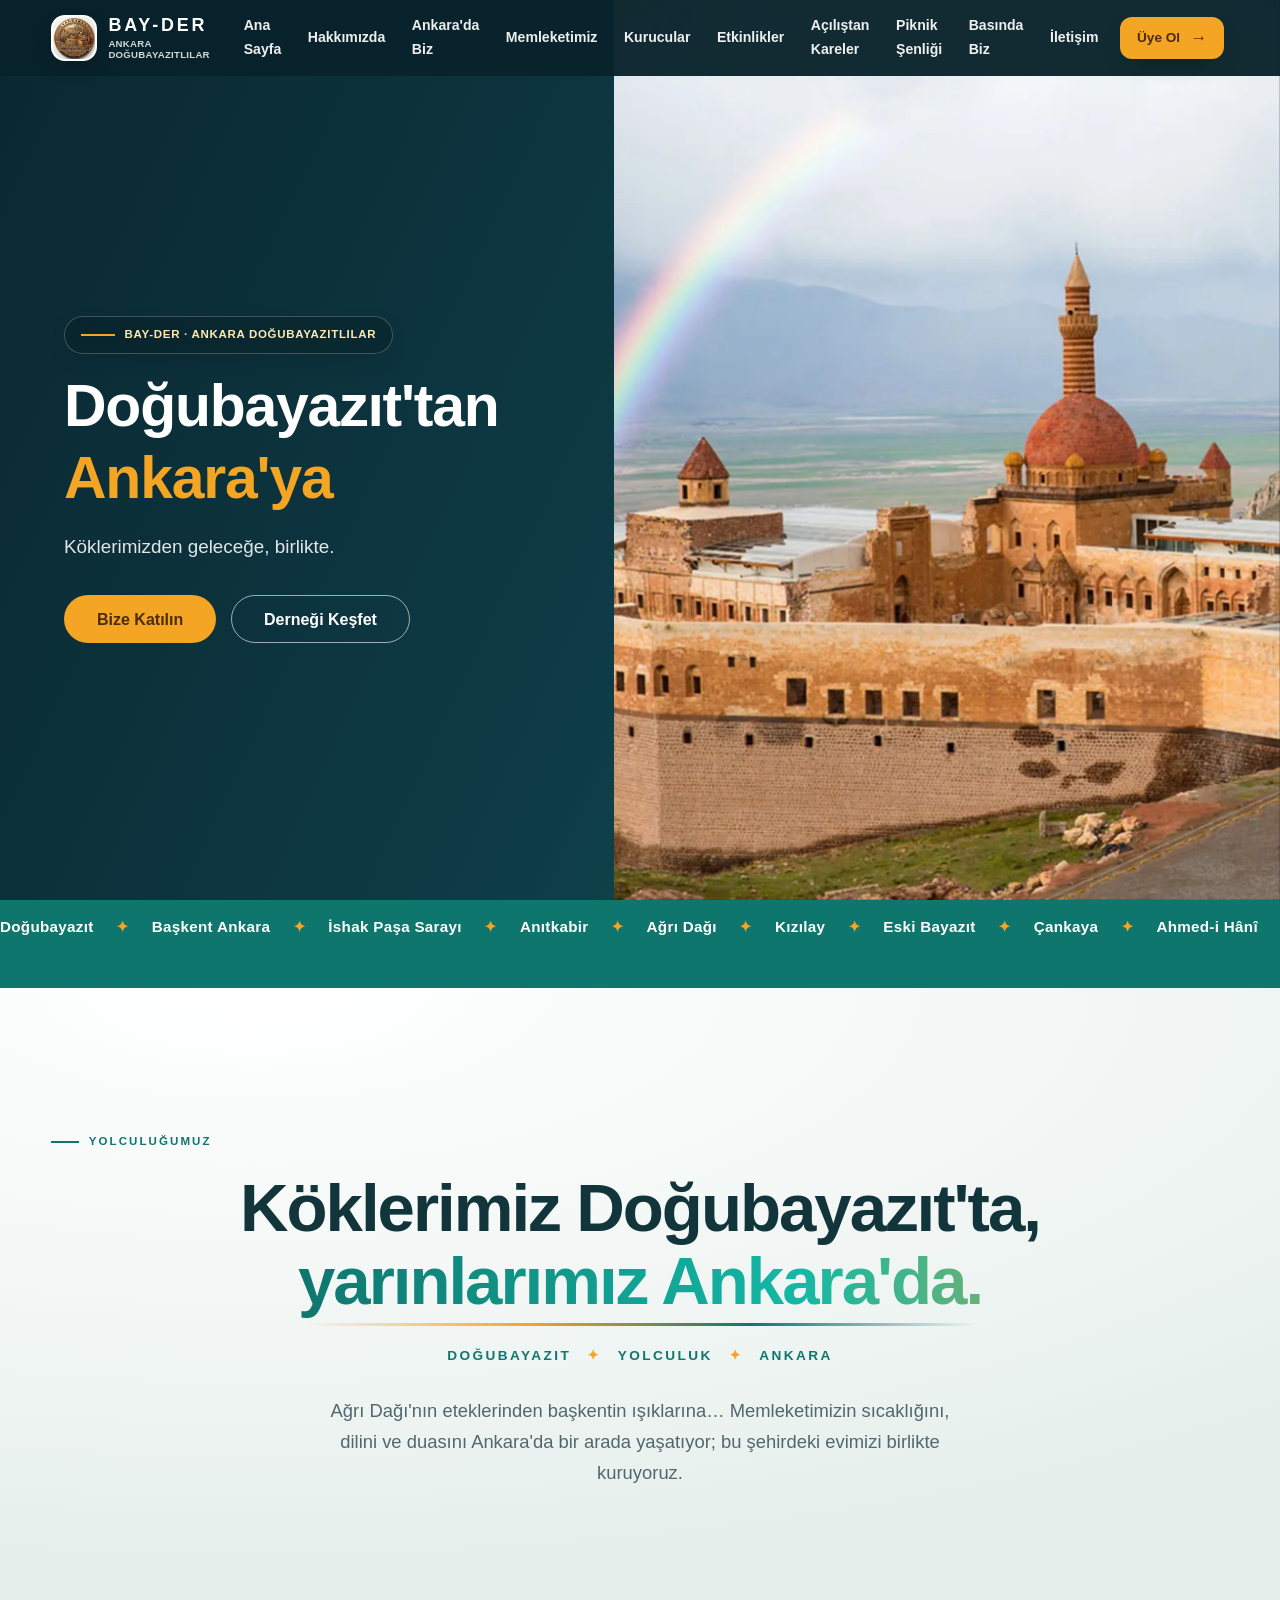
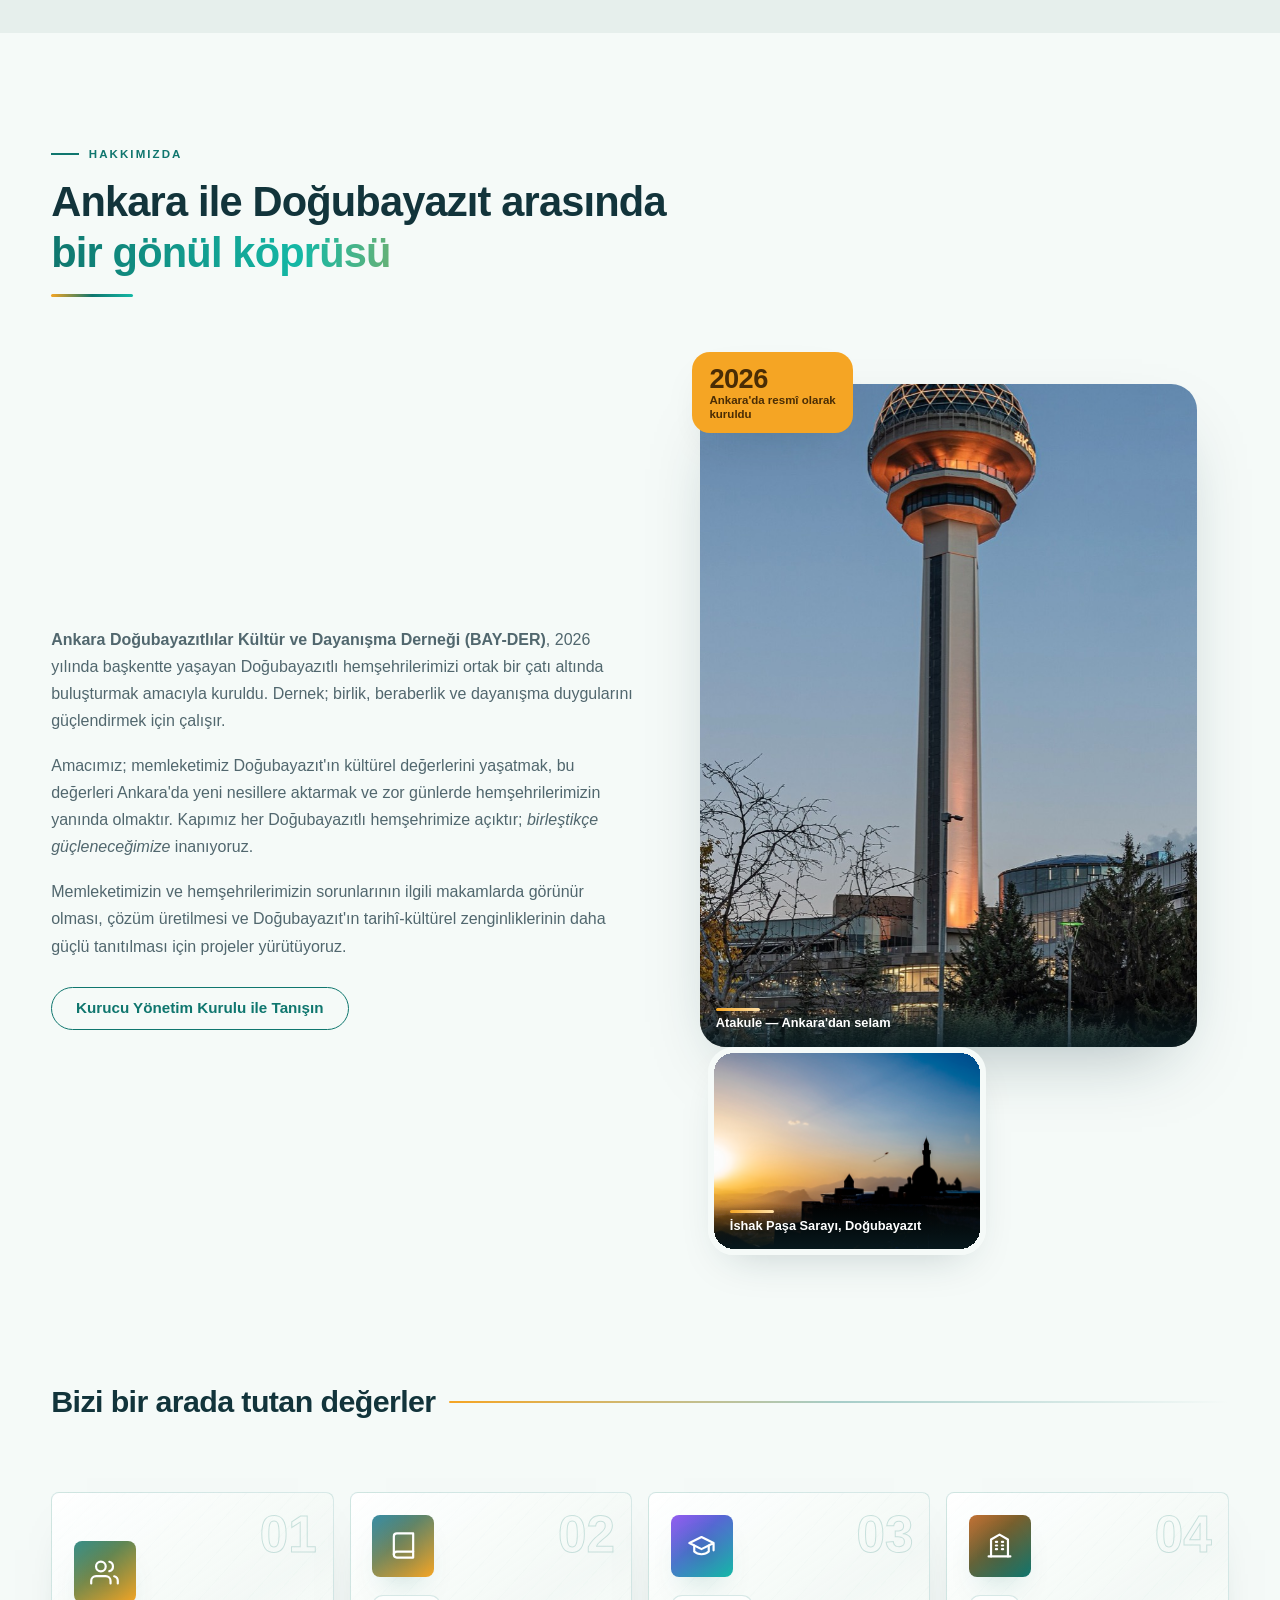
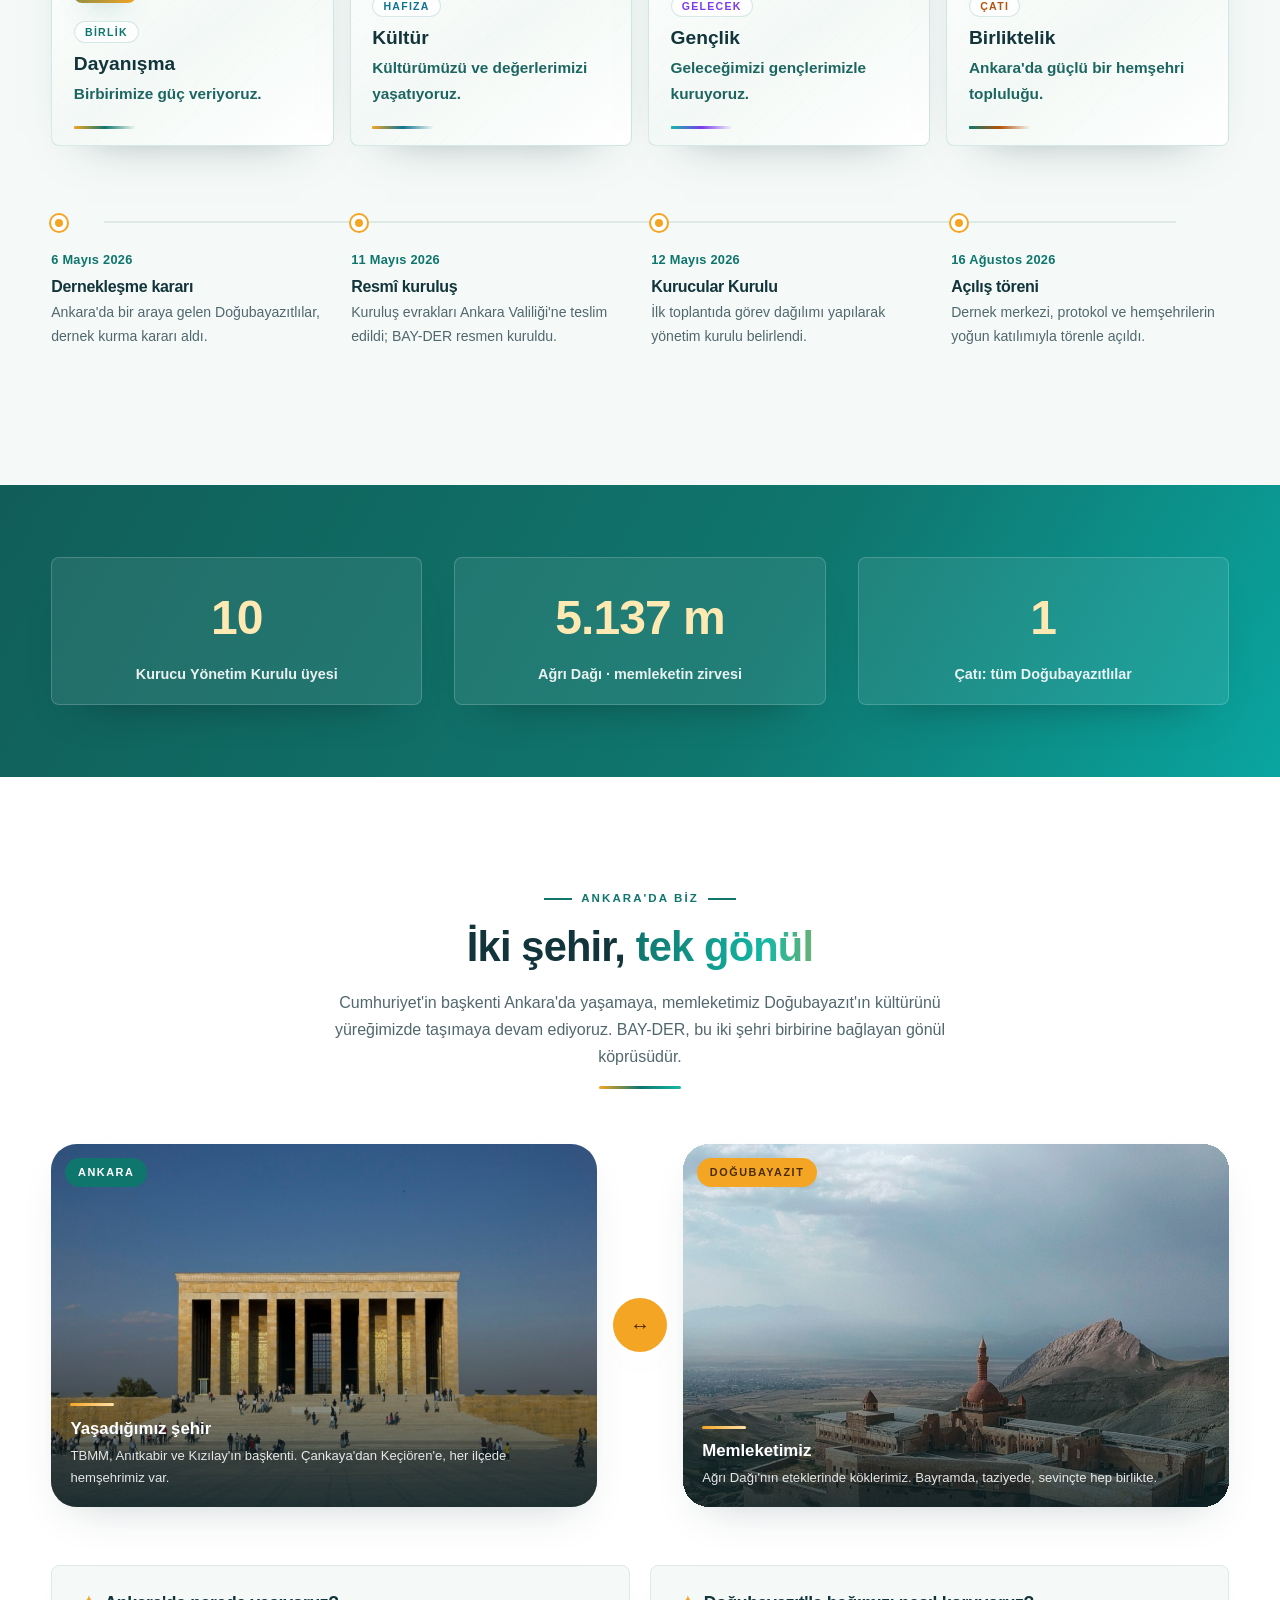
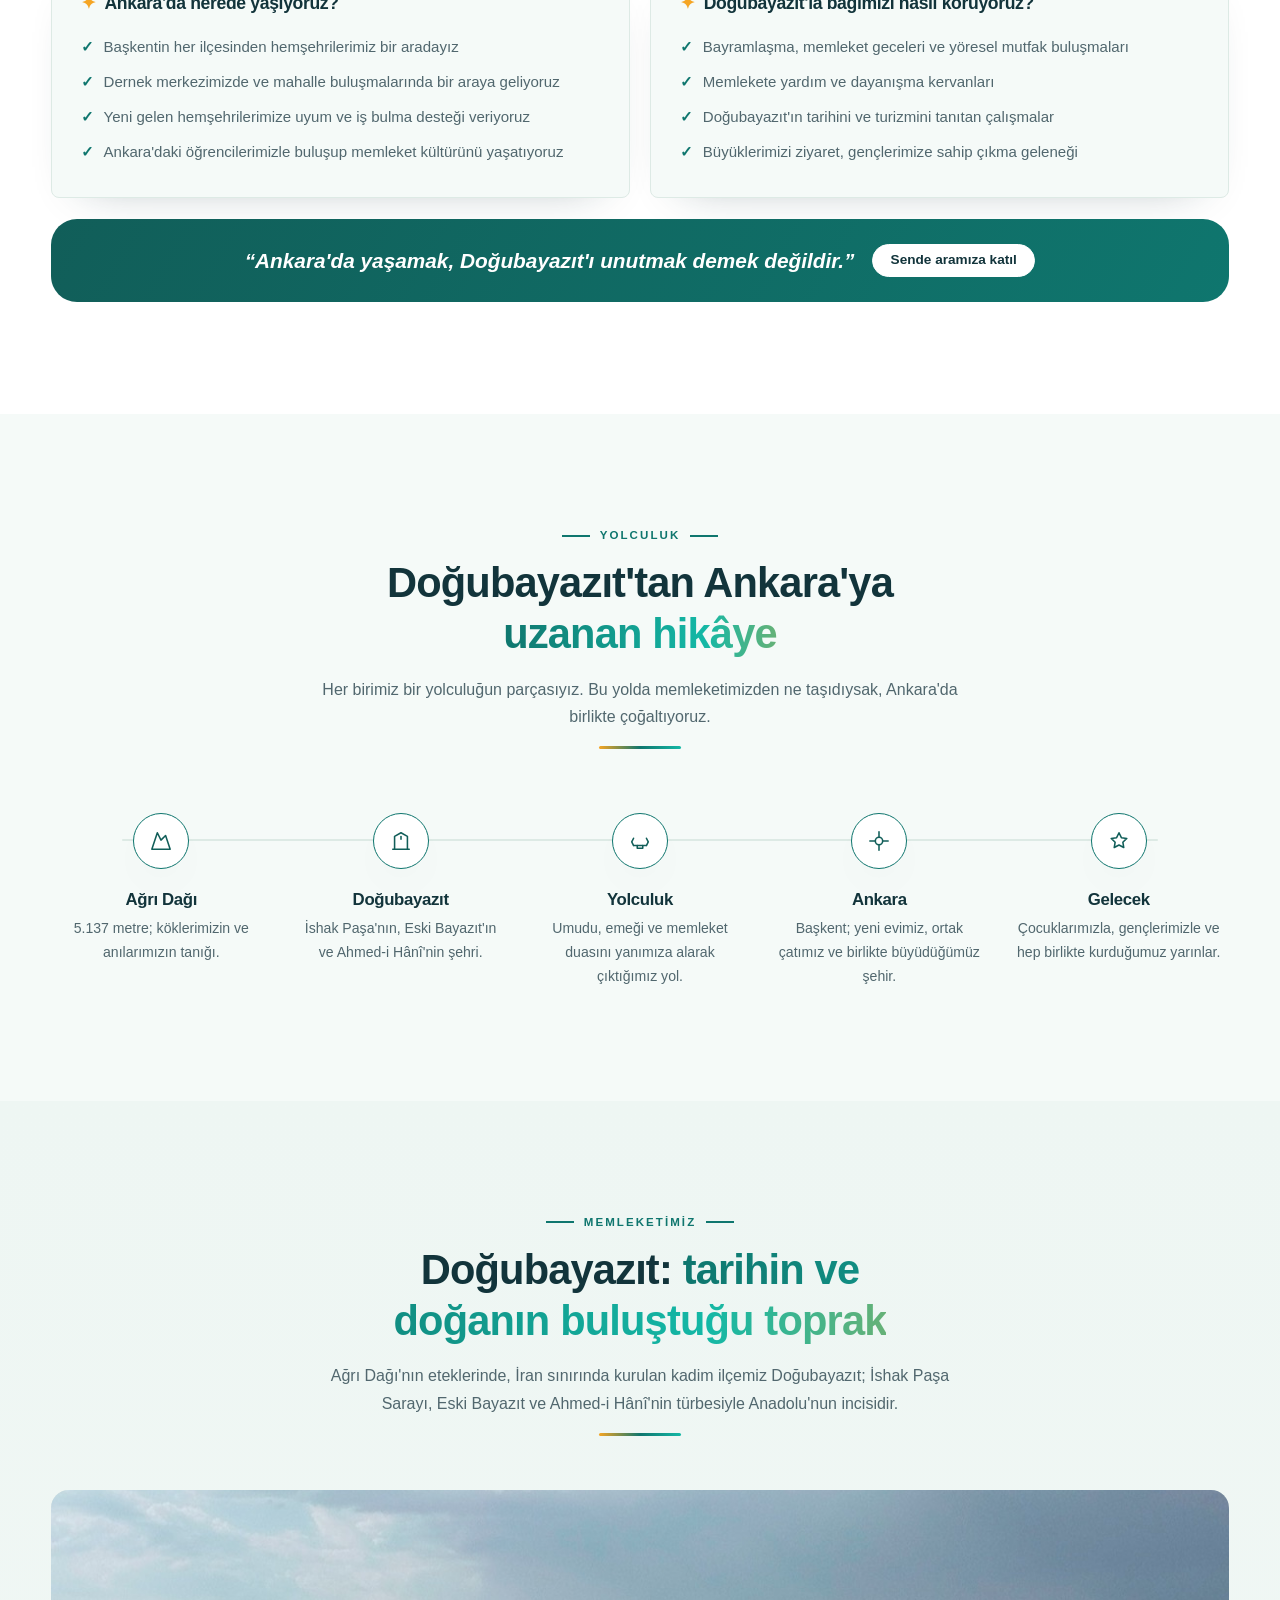
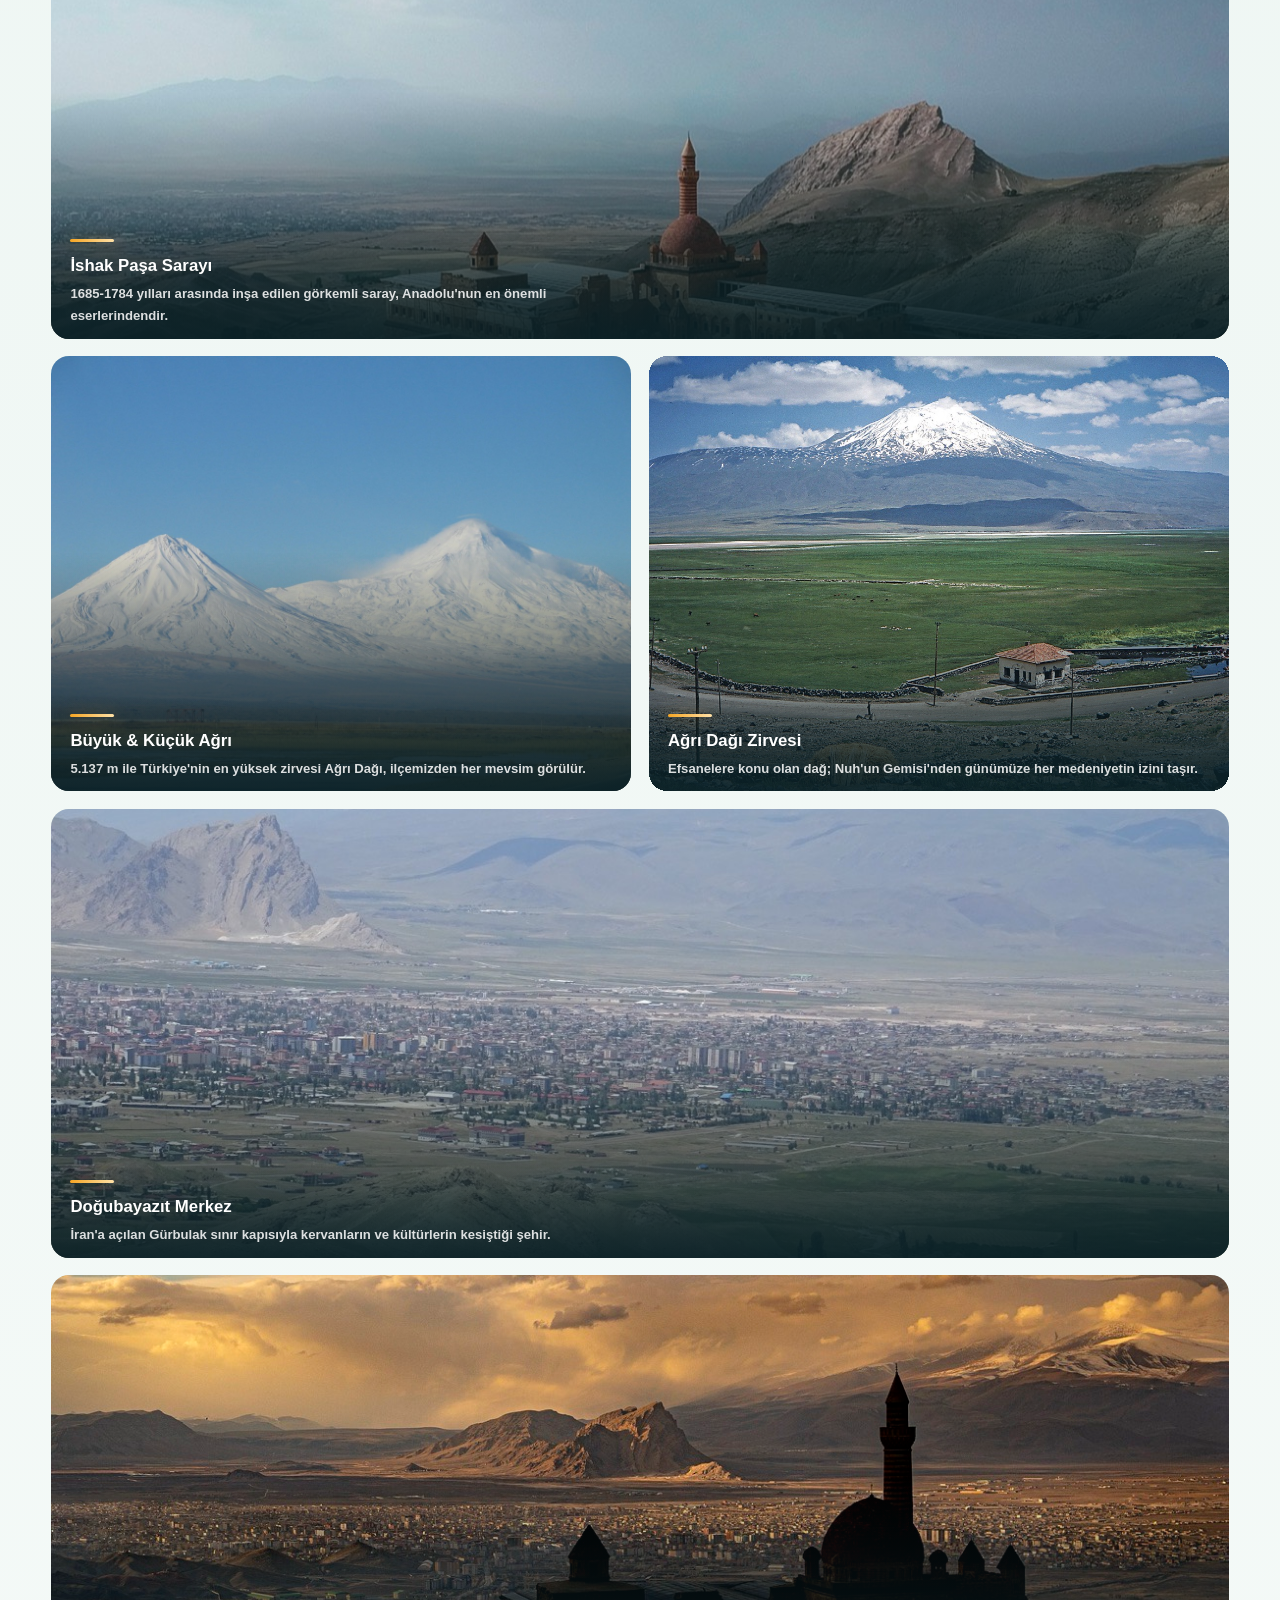
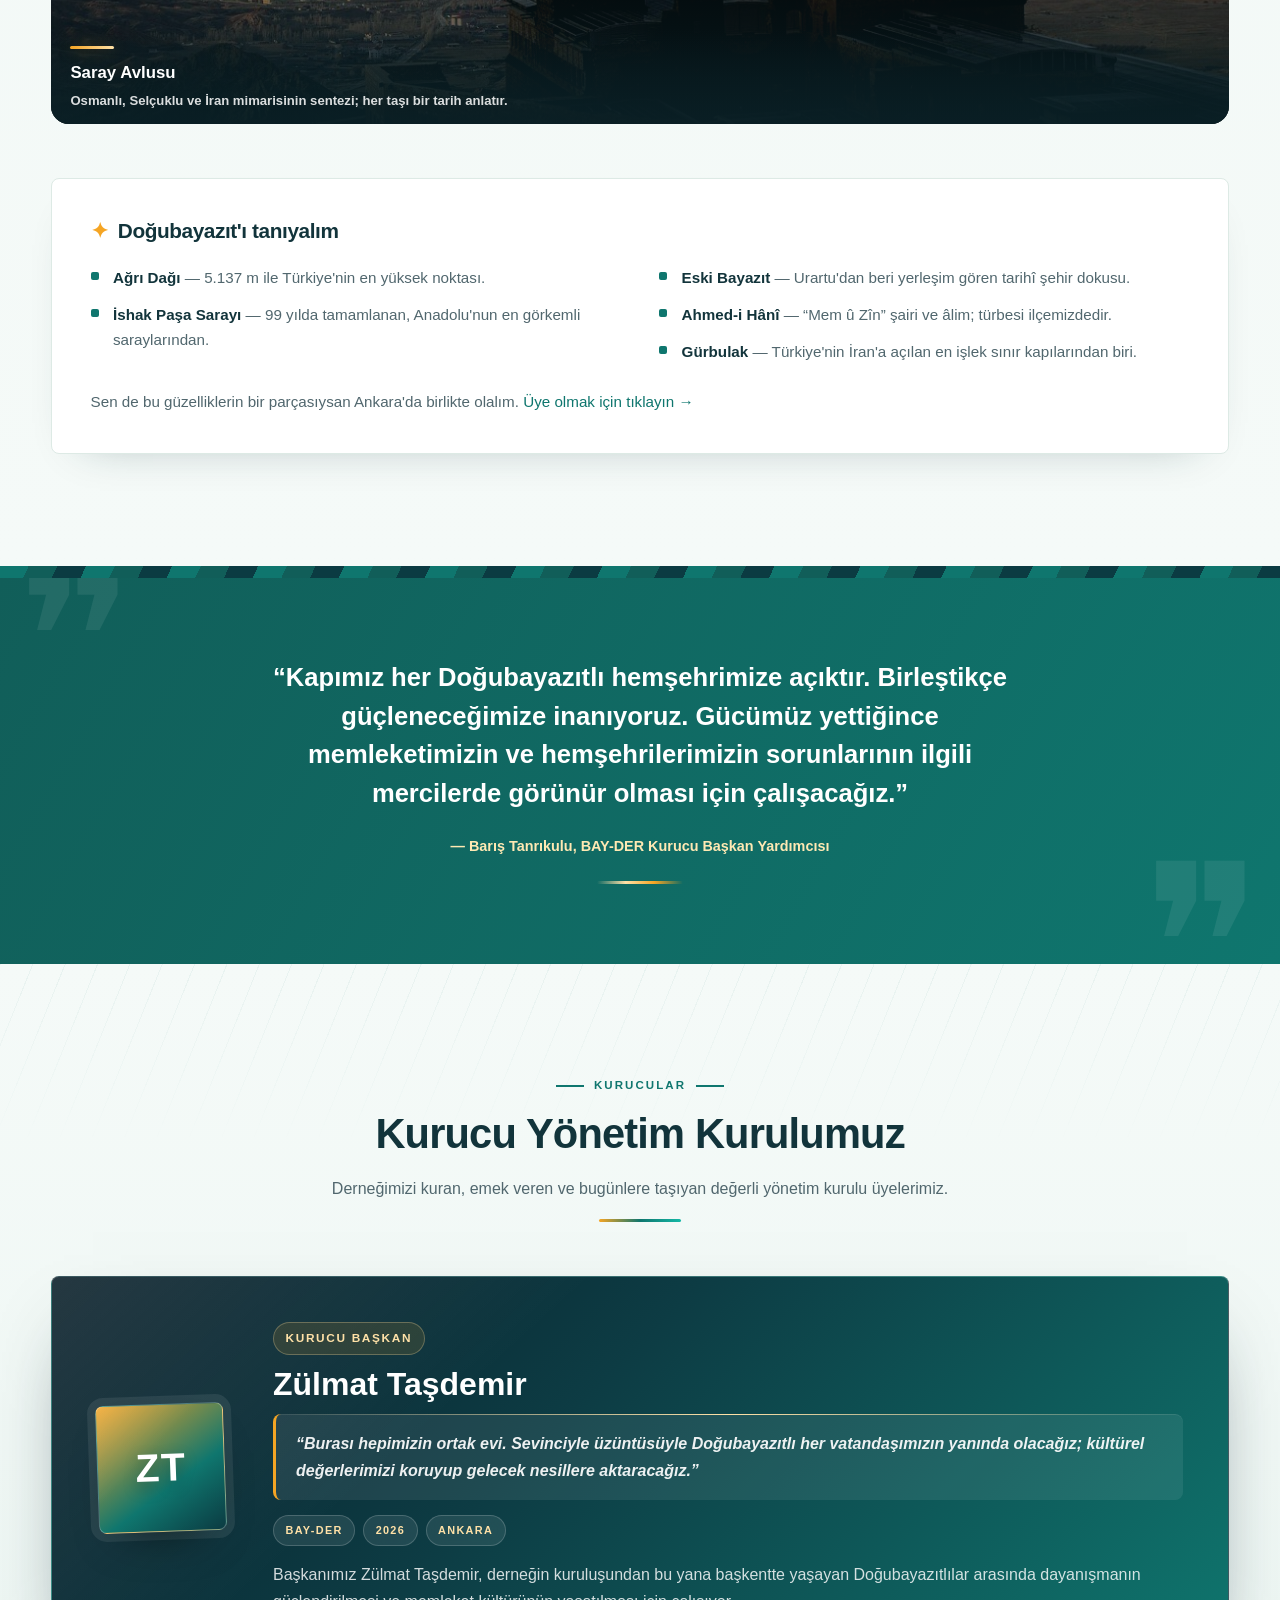
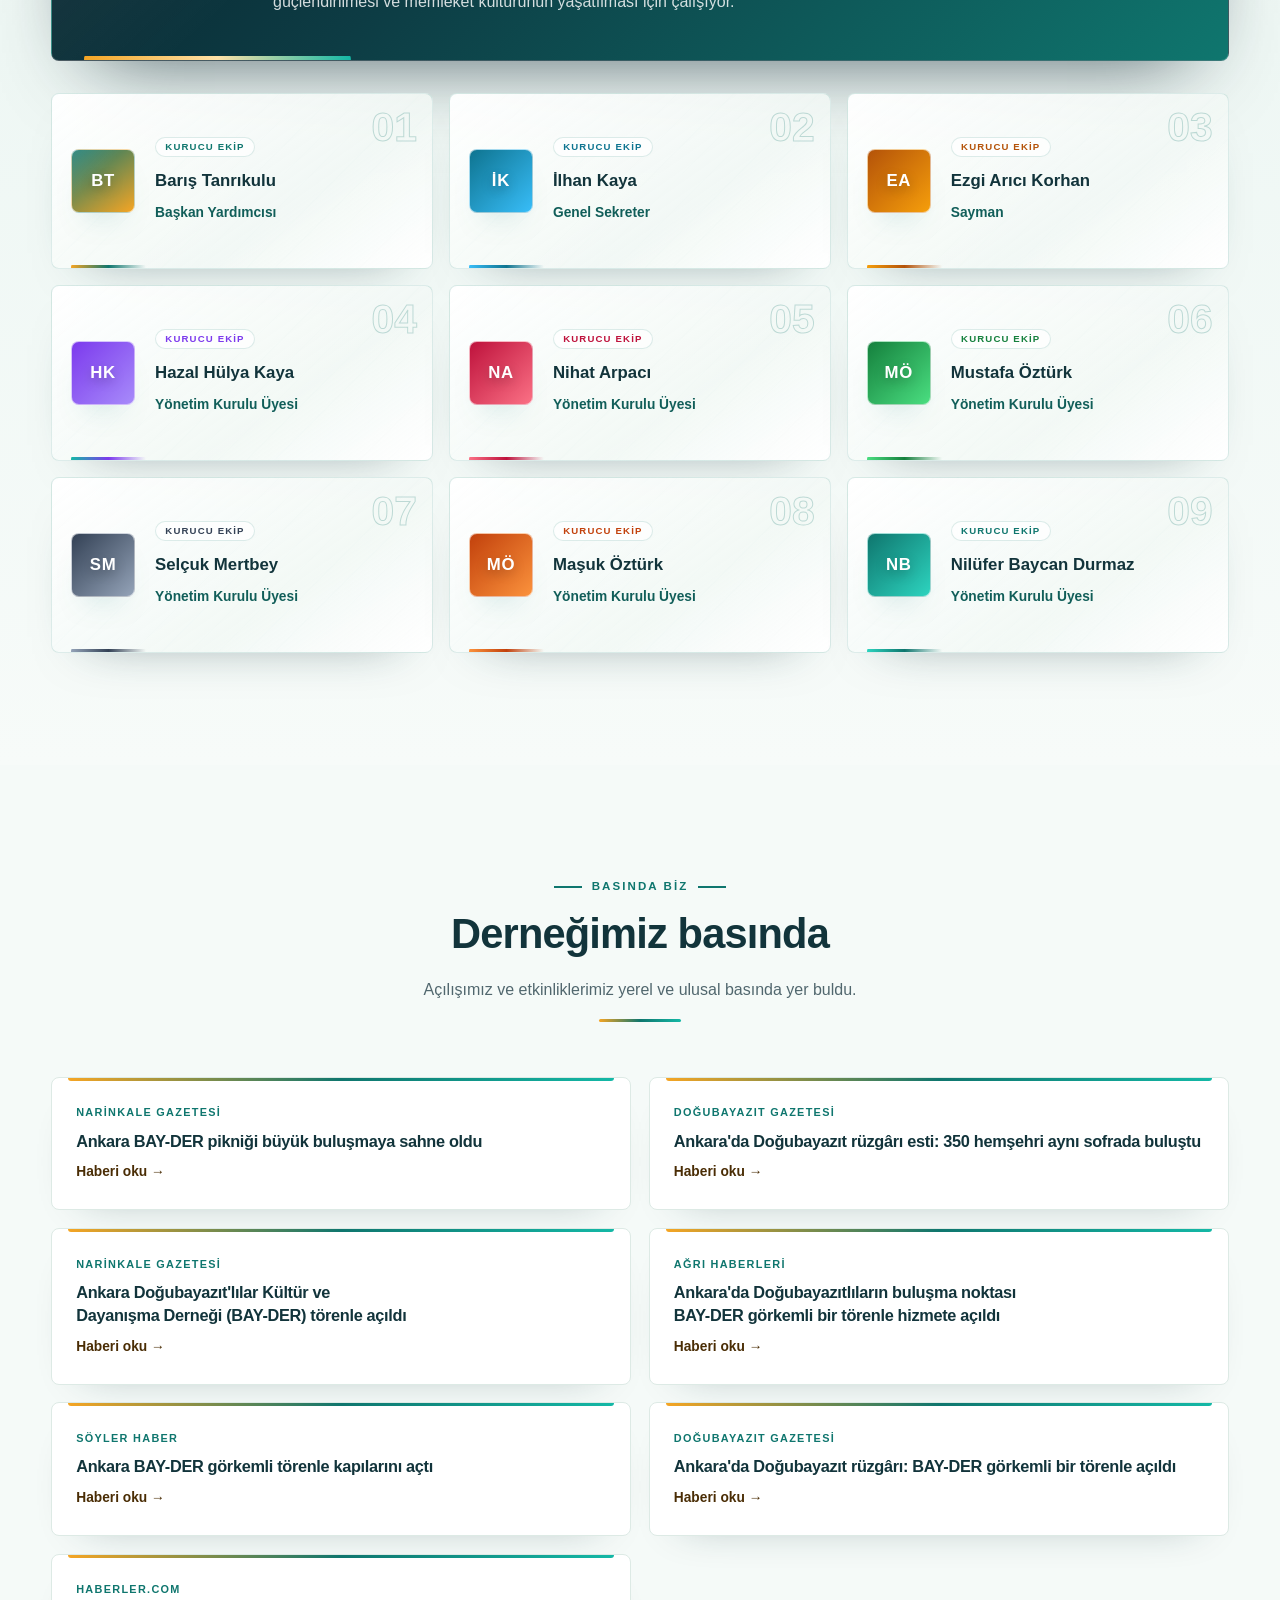
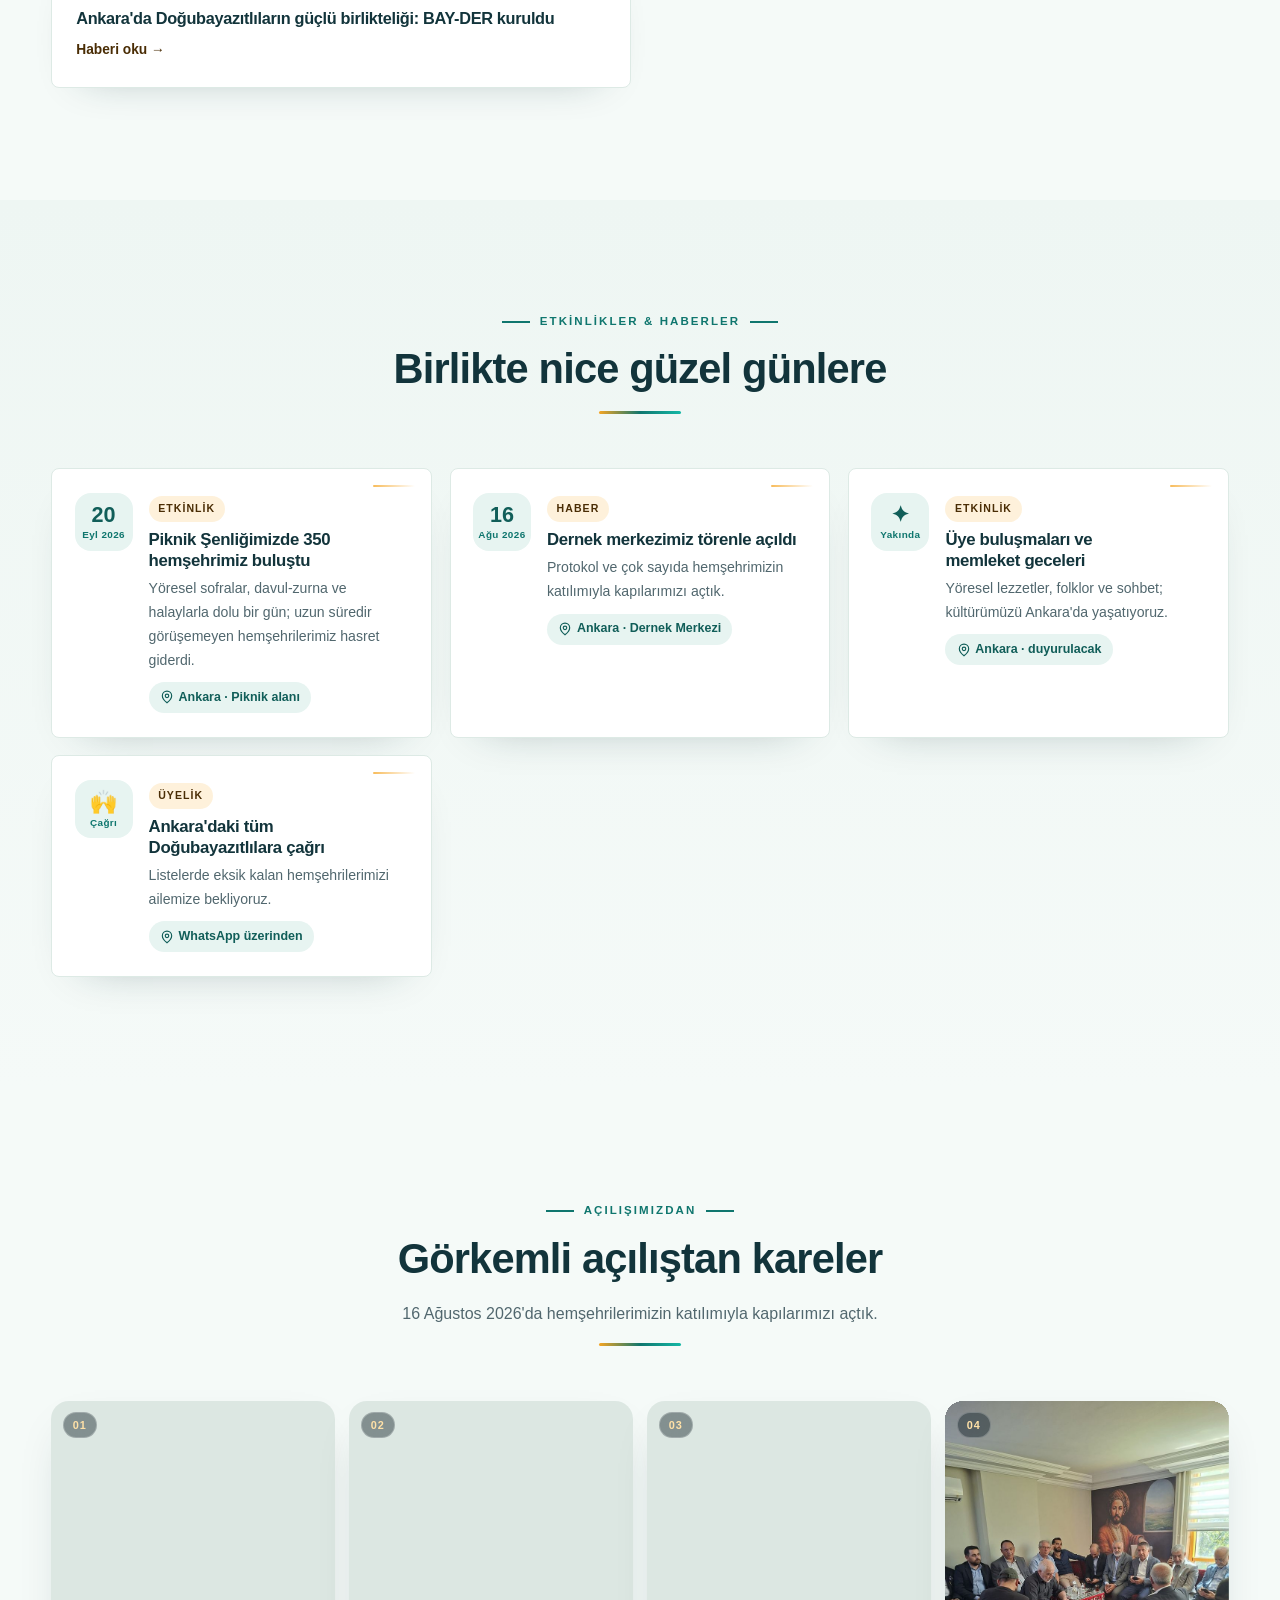
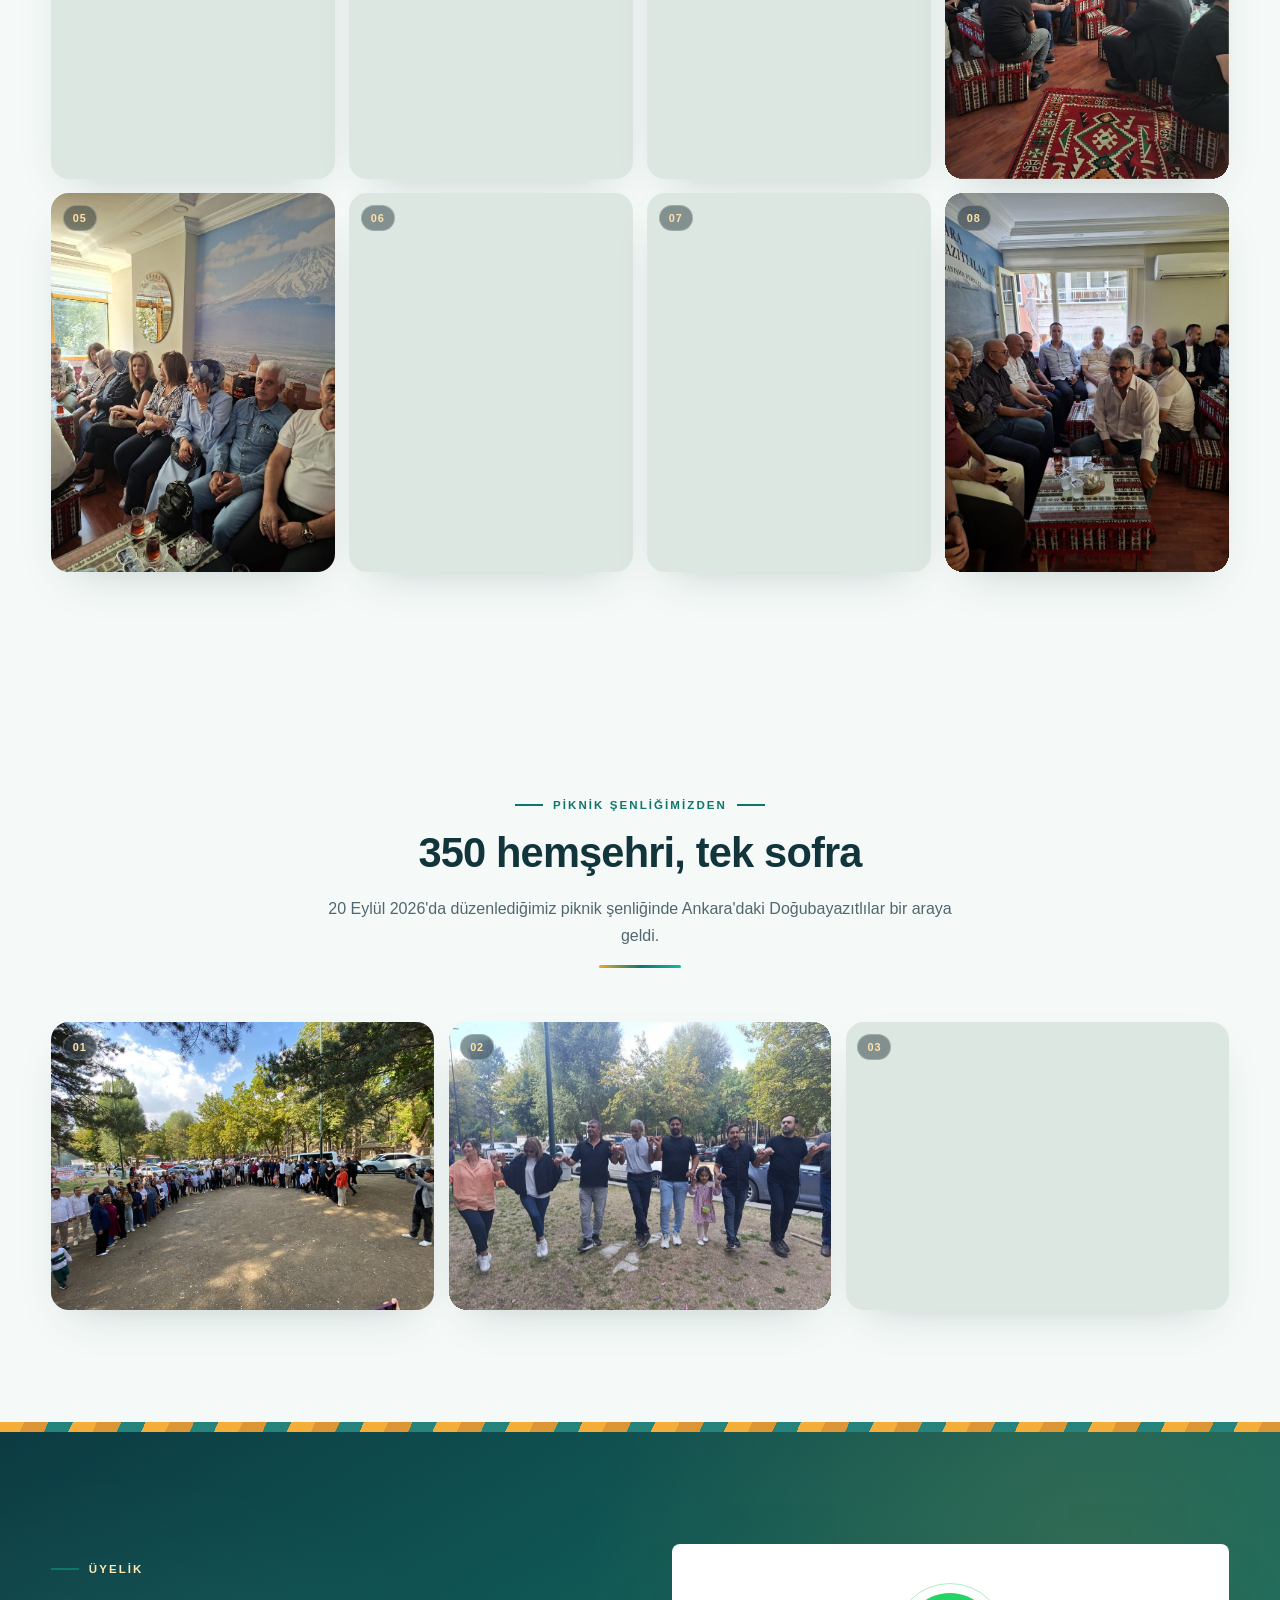
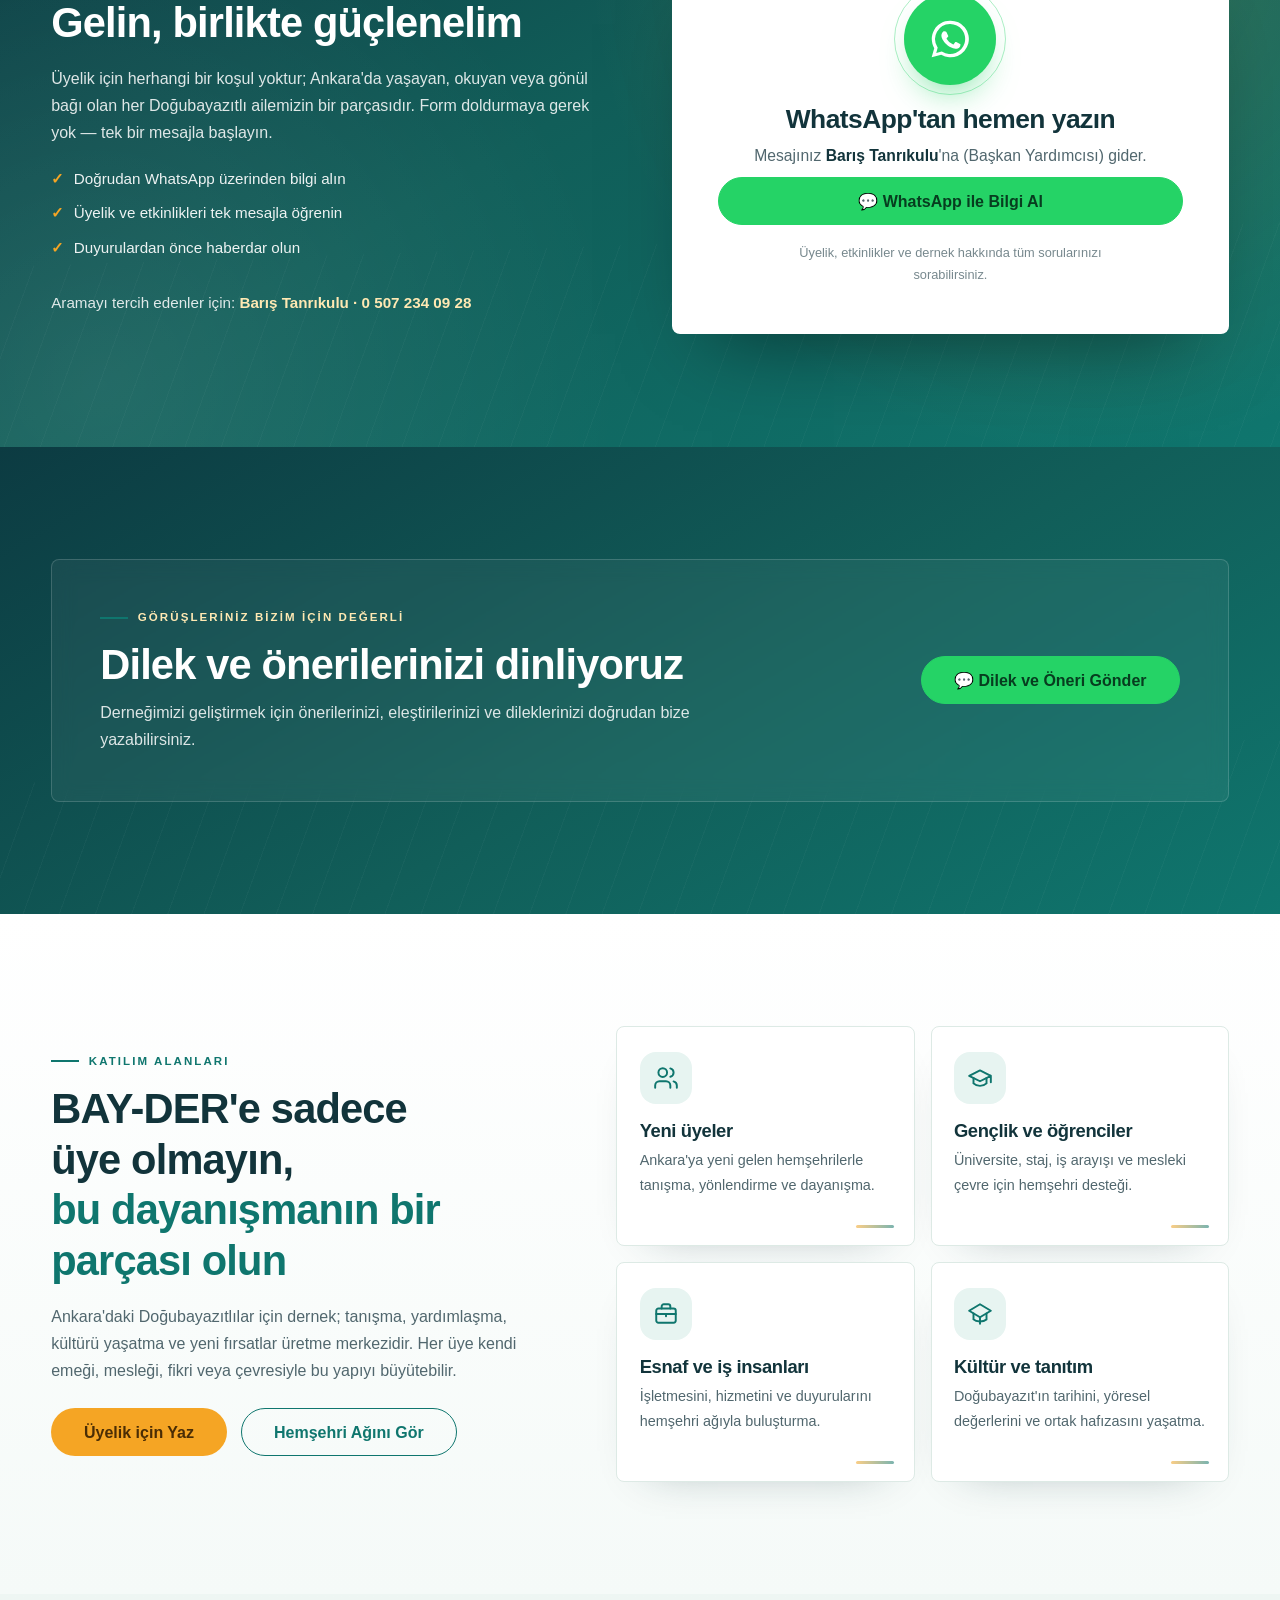
==== index.html @ dc981054 "Restore original hero character with spacious mobile layout" ====
<!doctype html>
<html lang="tr" prefix="og: https://ogp.me/ns#">
<head>
  <meta charset="utf-8">
  <meta name="viewport" content="width=device-width, initial-scale=1">

  <!-- ============================================================
       ANAHTAR KELİME (SEO): Ankara Doğubayazıtlılar
       Site yayına alınmadan önce güncellenecekler:
         - index.html : canonical + OG url (alan adı), e-posta, adres (YER TUTUCU)
         - assets/img/logo.jpg : sosyal medyadan çekilen logoyu doğrulayın / değiştirin
       "Üye Ol" butonu Barış Tanrıkulu'na (Başkan Yrd.) WhatsApp mesajı açar.
       ============================================================ -->

  <title>Ankara Doğubayazıtlılar Derneği | BAY-DER — Kültür ve Dayanışma Derneği</title>
  <meta name="description" content="Ankara Doğubayazıtlılar Derneği (BAY-DER): Ankara'da yaşayan Doğubayazıtlıları bir araya getirir; kültürel etkinlikler, dayanışma ve memleket tanıtımı. BAY-DER'e üye olun.">
  <meta name="keywords" content="Ankara Doğubayazıtlılar, Ankara Doğubayazıtlılar Derneği, BAY-DER, Doğubayazıt, Ankara hemşehri derneği, Doğubayazıtlılar kültür dayanışma derneği">
  <meta name="robots" content="index, follow">
  <meta name="author" content="Ankara Doğubayazıtlılar Kültür ve Dayanışma Derneği (BAY-DER)">
  <meta name="geo.region" content="TR-06">
  <meta name="geo.placename" content="Ankara">

  <link rel="canonical" href="https://metinilhan1-stack.github.io/ankara-bayder/">

  <!-- Paylaşım kartı: alan adı değiştiğinde canonical, og:url ve görsel URL’lerini birlikte güncelleyin. -->
  <meta property="og:url" content="https://metinilhan1-stack.github.io/ankara-bayder/">
  <meta property="og:type" content="website">
  <meta property="og:locale" content="tr_TR">
  <meta property="og:site_name" content="BAY-DER">
  <meta property="og:title" content="Ankara Doğubayazıtlılar Derneği">
  <meta property="og:description" content="Doğubayazıt’tan Ankara’ya, aynı gönülde buluşuyoruz. BAY-DER’in etkinliklerini keşfedin, hemşehri dayanışmasına katılın.">
  <meta property="og:image" content="https://metinilhan1-stack.github.io/ankara-bayder/assets/img/logo.jpg">
  <meta property="og:image:secure_url" content="https://metinilhan1-stack.github.io/ankara-bayder/assets/img/logo.jpg">
  <meta property="og:image:type" content="image/jpeg">
  <meta property="og:image:width" content="300">
  <meta property="og:image:height" content="303">
  <meta property="og:image:alt" content="Ankara Doğubayazıtlılar Derneği (BAY-DER) logosu">
  <meta name="twitter:card" content="summary">
  <meta name="twitter:title" content="Ankara Doğubayazıtlılar Derneği">
  <meta name="twitter:description" content="Doğubayazıt’tan Ankara’ya, aynı gönülde buluşuyoruz. BAY-DER’in etkinliklerini keşfedin, hemşehri dayanışmasına katılın.">
  <meta name="twitter:image" content="https://metinilhan1-stack.github.io/ankara-bayder/assets/img/logo.jpg">
  <meta name="twitter:image:alt" content="Ankara Doğubayazıtlılar Derneği (BAY-DER) logosu">

  <link rel="icon" type="image/png" href="assets/img/favicon.png">
  <link rel="apple-touch-icon" href="assets/img/apple-touch-icon.png">
  <link rel="manifest" href="assets/site.webmanifest">
  <meta name="theme-color" content="#0f766e">
  <link rel="preload" as="image" href="assets/img/hero-mobile.webp" media="(max-width:860px)" fetchpriority="high">
  <link rel="preload" as="image" href="assets/img/hero-desktop.webp" media="(min-width:861px)" fetchpriority="high">
  <link rel="stylesheet" href="assets/css/style.css?v=20260922-original-style-2">

  <script type="application/ld+json">
  {
    "@context": "https://schema.org",
    "@type": "Organization",
    "name": "Ankara Doğubayazıtlılar Kültür ve Dayanışma Derneği (BAY-DER)",
    "alternateName": "Ankara BAY-DER",
    "description": "Ankara'da yaşayan Doğubayazıtlıları bir araya getiren kültür ve dayanışma derneği.",
    "foundingDate": "2026-05-11",
    "areaServed": ["Ankara", "Doğubayazıt", "Türkiye"],
    "address": {
      "@type": "PostalAddress",
      "streetAddress": "Necatibey Caddesi No:38 Kartal Apt. Kat:6 D:22",
      "addressLocality": "Çankaya",
      "addressRegion": "Ankara",
      "addressCountry": "TR"
    },
    "logo": "assets/img/logo.jpg",
    "sameAs": [
      "https://www.instagram.com/dogubayazitbayder/",
      "https://www.facebook.com/dogubayazitbayder/"
    ],
    "knowsAbout": ["Doğubayazıt kültürü", "hemşehri dayanışması", "kültürel etkinlikler"],
    "contactPoint": {
      "@type": "ContactPoint",
      "contactType": "Başkanlık / Dernek merkezi",
      "telephone": "+90-542-582-31-70",
      "email": "info@ankaradogubayazitlilar.org"
    }
  }
  </script>
  <script type="application/ld+json">
  {
    "@context": "https://schema.org",
    "@type": "FAQPage",
    "mainEntity": [
      {"@type":"Question","name":"BAY-DER'e kimler üye olabilir?","acceptedAnswer":{"@type":"Answer","text":"Ankara'da yaşayan, okuyan veya Doğubayazıt'la gönül bağı olan herkes BAY-DER'e üye olabilir. WhatsApp üzerinden tek mesajla başvuru yapılır."}},
      {"@type":"Question","name":"Dernek merkezi nerede?","acceptedAnswer":{"@type":"Answer","text":"Ankara Doğubayazıtlılar Derneği merkezi Necatibey Caddesi No:38 Kartal Apt. Kat:6 D:22, Çankaya / Ankara adresindedir."}},
      {"@type":"Question","name":"Etkinlikleri nasıl öğrenirim?","acceptedAnswer":{"@type":"Answer","text":"Instagram ve Facebook hesaplarımızdan (@dogubayazitbayder) ve dernek WhatsApp hattından duyurulur."}},
      {"@type":"Question","name":"Ankara Doğubayazıtlılar Derneği hangi hizmetleri sunar?","acceptedAnswer":{"@type":"Answer","text":"Kültürel etkinlikler, memleket geceleri, üye buluşmaları, yardımlaşma, gençlik desteği ve Doğubayazıt kültürünün Ankara'da tanıtımı."}},
      {"@type":"Question","name":"Ankara'daki Doğubayazıtlı esnaf ve iş insanları BAY-DER'e nasıl katkı sunabilir?","acceptedAnswer":{"@type":"Answer","text":"Doğubayazıtlı esnaf, iş insanları ve meslek sahipleri dernek etkinliklerine destek olabilir, gençlere staj ve iş duyuruları paylaşabilir, hemşehri ağında işletmesini tanıtabilir."}},
      {"@type":"Question","name":"Öğrenciler ve gençler BAY-DER'den nasıl faydalanır?","acceptedAnswer":{"@type":"Answer","text":"Ankara'daki Doğubayazıtlı öğrenciler ve gençler; etkinlikler, mentorluk, dayanışma duyuruları ve hemşehri ağı sayesinde dernekle iletişimde kalabilir."}}
    ]
  }
  </script>
</head>

<body>
  <div class="progress" id="progress" aria-hidden="true"></div>

  <!-- kısa giriş örtüsü -->
  <div class="loader" id="loader" aria-hidden="true">
    <div class="loader-sheen" aria-hidden="true"></div>
    <div class="loader-waves" aria-hidden="true">
      <svg class="lw lw1" viewBox="0 0 200 170" preserveAspectRatio="none" aria-hidden="true">
        <path d="M0 90 C 16 45, 34 45, 50 90 S 84 135, 100 90 C 116 45, 134 45, 150 90 S 184 135, 200 90 L 200 170 L 0 170 Z"></path>
      </svg>
      <svg class="lw lw2" viewBox="0 0 200 170" preserveAspectRatio="none" aria-hidden="true">
        <path d="M0 90 C 16 45, 34 45, 50 90 S 84 135, 100 90 C 116 45, 134 45, 150 90 S 184 135, 200 90 L 200 170 L 0 170 Z"></path>
      </svg>
    </div>
    <div class="loader-inner">
      <span class="loader-logo"><img src="assets/img/logo.jpg" width="300" height="303" alt=""></span>
      <span class="loader-name">BAY-DER</span>
      <span class="loader-sub">Ankara Doğubayazıtlılar</span>
      <span class="loader-bar"><i></i></span>
    </div>
  </div>

  <a class="skip-link" href="#main">İçeriğe geç</a>

  <!-- ===================== BAŞLIK / MENÜ ===================== -->
  <header class="site-header" id="header">
    <div class="container header-inner">
      <a class="brand" href="#hero" aria-label="Ankara Doğubayazıtlılar Derneği ana sayfa">
        <span class="brand-logo" aria-hidden="true">
          <img src="assets/img/logo.jpg" width="300" height="303" alt="">
        </span>
        <span class="brand-text">
          <strong>BAY-DER</strong>
          <small>Ankara Doğubayazıtlılar</small>
        </span>
      </a>

      <nav class="nav" id="nav" aria-label="Ana menü">
        <i class="nav-wave nav-wave-main" aria-hidden="true"></i>
        <i class="nav-wave nav-wave-back" aria-hidden="true"></i>
        <div class="nav-mobile-head" aria-hidden="true">
          <strong>Doğubayazıt'tan Ankara'ya</strong>
          <small>BAY-DER yol haritası</small>
        </div>
        <div class="nav-route" aria-hidden="true">
          <span>Doğubayazıt</span>
          <i></i>
          <span>Ankara</span>
        </div>
        <div class="nav-content">
          <a class="nav-link" href="#hero">Ana Sayfa</a>
          <a class="nav-link" href="#hakkimizda">Hakkımızda</a>
          <a class="nav-link" href="#ankara">Ankara'da Biz</a>
          <a class="nav-link" href="#dogubayazit">Memleketimiz</a>
          <a class="nav-link" href="#yonetim">Kurucular</a>
          <a class="nav-link" href="#etkinlikler">Etkinlikler</a>
          <a class="nav-link nav-link-mobile" href="#katilim">Katılım</a>
          <a class="nav-link nav-link-mobile" href="#is-agi">Hemşehri Ağı</a>
          <a class="nav-link" href="#galeri">Açılıştan Kareler</a>
          <a class="nav-link" href="#piknik">Piknik Şenliği</a>
          <a class="nav-link" href="#basinda">Basında Biz</a>
          <a class="nav-link" href="#iletisim">İletişim</a>
          <a class="btn btn-solid btn-sm nav-cta" href="#uyelik">Üye Ol<span class="nav-cta-arrow" aria-hidden="true">→</span></a>
        </div>
        <i class="nav-gate" aria-hidden="true"></i>
        <i class="nav-bead" aria-hidden="true"></i>
        <div class="nav-bottom" aria-hidden="true"><i></i>DOĞUBAYAZIT → ANKARA</div>
      </nav>

      <button class="nav-toggle" id="navToggle" aria-expanded="false" aria-controls="nav" aria-label="Menüyü aç/kapat">
        <span></span><span></span><span></span>
      </button>
    </div>
  </header>

  <main id="main">

    <!-- ===================== HERO ===================== -->
    <section class="hero" id="hero">
      <div class="hero-media" aria-hidden="true">
        <!-- Doğubayazıt → Ankara: ışık ve yıldız parçacıklarıyla dönüşüm -->
        <div class="fx" id="heroFx" aria-hidden="true"></div>
        <picture class="hero-wide">
          <source type="image/webp" srcset="assets/img/hero-desktop.webp 710w" sizes="100vw">
          <img class="hero-photo" src="assets/img/hero-desktop.jpg" width="710" height="920"
               alt="Doğubayazıt / İshak Paşa manzarası, Ankara Doğubayazıtlılar Derneği"
               fetchpriority="high" decoding="async">
        </picture>
        <picture class="hero-mobile-pic">
          <source type="image/webp" srcset="assets/img/hero-mobile.webp 546w" sizes="100vw">
          <img class="hero-photo-m" src="assets/img/hero-mobile.jpg" width="546" height="366"
               alt="Doğubayazıt manzarası" fetchpriority="high" decoding="async">
        </picture>

        <span class="hero-tint"></span>
        <span class="hero-light hero-light--one"></span>
        <span class="hero-light hero-light--two"></span>
        <svg class="hero-curve" viewBox="0 0 1440 120" preserveAspectRatio="none" aria-hidden="true">
          <path d="M0 60 C360 120 1080 0 1440 70 L1440 120 L0 120 Z"/>
        </svg>
      </div>

      <div class="container hero-content">
        <p class="hero-kicker reveal" style="--d:.08s">BAY-DER · Ankara Doğubayazıtlılar</p>
        <h1 class="hero-title">
          <span class="line reveal" style="--d:.18s">Doğubayazıt'tan</span>
          <span class="line hl reveal" style="--d:.32s">Ankara'ya</span>
        </h1>
        <p class="hero-sub reveal" style="--d:.48s">
          Köklerimizden geleceğe, birlikte.
        </p>
        <span class="hero-route-line" aria-hidden="true"><i></i></span>
        <div class="hero-actions reveal" style="--d:.62s">
          <a class="btn btn-solid btn-lg" href="#uyelik">Bize Katılın</a>
          <a class="btn btn-ghost btn-lg" href="#hakkimizda">Derneği Keşfet</a>
        </div>
        <ul class="hero-highlights reveal" style="--d:.76s" aria-label="BAY-DER öne çıkanlar">
          <li><strong>2026</strong><span>Resmi kuruluş</span></li>
          <li><strong>Ankara</strong><span>Tek çatı</span></li>
          <li><strong>WhatsApp</strong><span>Hızlı üyelik</span></li>
        </ul>
      </div>

      <a class="scroll-hint" href="#hakkimizda" aria-label="Aşağı kaydır">
        <span></span>
      </a>
    </section>

    <!-- ===================== KAYAN ŞERİT ===================== -->
    <div class="marquee" aria-hidden="true">
      <div class="marquee-track">
        <span>Doğubayazıt</span><i>✦</i><span>Başkent Ankara</span><i>✦</i>
        <span>İshak Paşa Sarayı</span><i>✦</i><span>Anıtkabir</span><i>✦</i>
        <span>Ağrı Dağı</span><i>✦</i><span>Kızılay</span><i>✦</i>
        <span>Eski Bayazıt</span><i>✦</i><span>Çankaya</span><i>✦</i>
        <span>Ahmed-i Hânî</span><i>✦</i><span>TBMM</span><i>✦</i>
        <span>Mem û Zîn</span><i>✦</i><span>Atakule</span><i>✦</i>
        <span>Gürbulak Sınır Kapısı</span><i>✦</i><span>Yenimahalle</span><i>✦</i>
        <span>Doğubayazıt Ovası</span><i>✦</i><span>Keçiören</span><i>✦</i>
        <span>Doğubayazıt</span><i>✦</i><span>Başkent Ankara</span><i>✦</i>
        <span>İshak Paşa Sarayı</span><i>✦</i><span>Anıtkabir</span><i>✦</i>
        <span>Ağrı Dağı</span><i>✦</i><span>Kızılay</span><i>✦</i>
        <span>Eski Bayazıt</span><i>✦</i><span>Çankaya</span><i>✦</i>
        <span>Ahmed-i Hânî</span><i>✦</i><span>TBMM</span><i>✦</i>
        <span>Mem û Zîn</span><i>✦</i><span>Atakule</span><i>✦</i>
        <span>Gürbulak Sınır Kapısı</span><i>✦</i><span>Yenimahalle</span><i>✦</i>
        <span>Doğubayazıt Ovası</span><i>✦</i><span>Keçiören</span><i>✦</i>
      </div>
    </div>
    <svg class="wave-bottom" viewBox="0 0 1440 90" preserveAspectRatio="none" aria-hidden="true">
      <path d="M0 0 H1440 V52 C 1210 12 1000 86 736 62 C 470 40 260 88 0 62 Z"></path>
    </svg>

    <!-- ===================== HİKAYE ===================== -->
    <section class="story" id="hikaye" aria-label="Hikayemiz">
      <div class="fx fx--drift" id="storyFx" aria-hidden="true"></div>
      <div class="container">
        <p class="eyebrow reveal">Yolculuğumuz</p>
        <h2 class="story-title reveal">
          Köklerimiz Doğubayazıt'ta,<br>
          <span class="accent">yarınlarımız Ankara'da.</span>
        </h2>
        <div class="story-route reveal" aria-hidden="true">
          <span>Doğubayazıt</span><b>✦</b><span>Yolculuk</span><b>✦</b><span>Ankara</span>
        </div>
        <p class="story-sub reveal">
          Ağrı Dağı'nın eteklerinden başkentin ışıklarına… Memleketimizin sıcaklığını, dilini ve
          duasını Ankara'da bir arada yaşatıyor; bu şehirdeki evimizi birlikte kuruyoruz.
        </p>
      </div>
    </section>

    <!-- ===================== HAKKIMIZDA ===================== -->
    <section class="section" id="hakkimizda">
      <div class="container">
        <div class="section-head reveal">
          <p class="eyebrow">Hakkımızda</p>
          <h2>Ankara ile Doğubayazıt arasında<br><span class="accent">bir gönül köprüsü</span></h2>
        </div>

        <div class="about-grid">
          <div class="about-copy reveal">
            <p>
              <strong>Ankara Doğubayazıtlılar Kültür ve Dayanışma Derneği (BAY-DER)</strong>,
              2026 yılında başkentte yaşayan Doğubayazıtlı hemşehrilerimizi ortak bir çatı
              altında buluşturmak amacıyla kuruldu. Dernek; birlik, beraberlik ve dayanışma
              duygularını güçlendirmek için çalışır.
            </p>
            <p>
              Amacımız; memleketimiz Doğubayazıt'ın kültürel değerlerini yaşatmak, bu değerleri
              Ankara'da yeni nesillere aktarmak ve zor günlerde hemşehrilerimizin yanında olmaktır.
              Kapımız her Doğubayazıtlı hemşehrimize açıktır; <em>birleştikçe güçleneceğimize</em> inanıyoruz.
            </p>
            <p>
              Memleketimizin ve hemşehrilerimizin sorunlarının ilgili makamlarda görünür olması,
              çözüm üretilmesi ve Doğubayazıt'ın tarihî-kültürel zenginliklerinin daha güçlü
              tanıtılması için projeler yürütüyoruz.
            </p>
            <a class="btn btn-outline" href="#yonetim">Kurucu Yönetim Kurulu ile Tanışın</a>
          </div>

          <div class="about-visual reveal" style="--d:.15s">
            <figure class="photo-card photo-card--main">
              <img src="assets/img/ankara-atakule.jpg" width="900" height="1600"
                   alt="Atakule, Çankaya Ankara" loading="lazy" decoding="async">
              <figcaption>Atakule — Ankara'dan selam</figcaption>
            </figure>
            <figure class="photo-card photo-card--float">
              <img src="assets/img/gallery-kis.jpg" width="1200" height="900"
                   alt="Kar altında İshak Paşa Sarayı, Doğubayazıt" loading="lazy" decoding="async">
              <figcaption>İshak Paşa Sarayı, Doğubayazıt</figcaption>
            </figure>
            <div class="badge-2026 reveal" style="--d:.3s">
              <span class="badge-year">2026</span>
              <span>Ankara'da resmî olarak<br>kuruldu</span>
            </div>
          </div>
        </div>

        <!-- Değerler -->
        <h3 class="values-title reveal">Bizi bir arada tutan değerler</h3>
        <div class="feature-grid">
          <article class="feature-card reveal">
            <span class="feature-icon" aria-hidden="true">
              <svg viewBox="0 0 24 24" width="26" height="26" fill="none" stroke="currentColor" stroke-width="1.8" stroke-linecap="round" stroke-linejoin="round"><path d="M17 21v-2a4 4 0 0 0-4-4H5a4 4 0 0 0-4 4v2"/><circle cx="9" cy="7" r="4"/><path d="M23 21v-2a4 4 0 0 0-3-3.87"/><path d="M16 3.13a4 4 0 0 1 0 7.75"/></svg>
            </span>
            <span class="feature-tag">Birlik</span>
            <h3>Dayanışma</h3>
            <p>Birbirimize güç veriyoruz.</p>
          </article>
          <article class="feature-card reveal">
            <span class="feature-icon" aria-hidden="true">
              <svg viewBox="0 0 24 24" width="26" height="26" fill="none" stroke="currentColor" stroke-width="1.8" stroke-linecap="round" stroke-linejoin="round"><path d="M4 19.5A2.5 2.5 0 0 1 6.5 17H20"/><path d="M6.5 2H20v20H6.5A2.5 2.5 0 0 1 4 19.5v-15A2.5 2.5 0 0 1 6.5 2z"/></svg>
            </span>
            <span class="feature-tag">Hafıza</span>
            <h3>Kültür</h3>
            <p>Kültürümüzü ve değerlerimizi yaşatıyoruz.</p>
          </article>
          <article class="feature-card reveal">
            <span class="feature-icon" aria-hidden="true">
              <svg viewBox="0 0 24 24" width="26" height="26" fill="none" stroke="currentColor" stroke-width="1.8" stroke-linecap="round" stroke-linejoin="round"><path d="M22 10v6M2 10l10-5 10 5-10 5z"/><path d="M6 12v5c3 3 9 3 12 0v-5"/></svg>
            </span>
            <span class="feature-tag">Gelecek</span>
            <h3>Gençlik</h3>
            <p>Geleceğimizi gençlerimizle kuruyoruz.</p>
          </article>
          <article class="feature-card reveal">
            <span class="feature-icon" aria-hidden="true">
              <svg viewBox="0 0 24 24" width="26" height="26" fill="none" stroke="currentColor" stroke-width="1.8" stroke-linecap="round" stroke-linejoin="round"><path d="M3 21h18"/><path d="M5 21V7l7-4 7 4v14"/><path d="M9 9h1"/><path d="M9 12h1"/><path d="M9 15h1"/><path d="M14 9h1"/><path d="M14 12h1"/><path d="M14 15h1"/></svg>
            </span>
            <span class="feature-tag">Çatı</span>
            <h3>Birliktelik</h3>
            <p>Ankara'da güçlü bir hemşehri topluluğu.</p>
          </article>
        </div>

        <!-- Kuruluş zaman çizelgesi -->
        <div class="timeline reveal">
          <div class="timeline-item">
            <span class="dot"></span>
            <time>6 Mayıs 2026</time>
            <h4>Dernekleşme kararı</h4>
            <p>Ankara'da bir araya gelen Doğubayazıtlılar, dernek kurma kararı aldı.</p>
          </div>
          <div class="timeline-item">
            <span class="dot"></span>
            <time>11 Mayıs 2026</time>
            <h4>Resmî kuruluş</h4>
            <p>Kuruluş evrakları Ankara Valiliği'ne teslim edildi; BAY-DER resmen kuruldu.</p>
          </div>
          <div class="timeline-item">
            <span class="dot"></span>
            <time>12 Mayıs 2026</time>
            <h4>Kurucular Kurulu</h4>
            <p>İlk toplantıda görev dağılımı yapılarak yönetim kurulu belirlendi.</p>
          </div>
          <div class="timeline-item">
            <span class="dot"></span>
            <time>16 Ağustos 2026</time>
            <h4>Açılış töreni</h4>
            <p>Dernek merkezi, protokol ve hemşehrilerin yoğun katılımıyla törenle açıldı.</p>
          </div>
        </div>
      </div>
    </section>

    <!-- ===================== SAYAÇ ŞERİDİ ===================== -->
    <svg class="wave-in wave-in--bg" viewBox="0 0 1440 90" preserveAspectRatio="none" aria-hidden="true">
      <path d="M0 0 H1440 V46 C 1210 10 1000 78 736 56 C 470 34 260 74 0 54 Z"></path>
    </svg>
    <section class="stats" aria-label="Dernek özet bilgiler">
      <div class="container stats-grid">
        <div class="stat reveal">
          <strong class="stat-num" data-count="10">0</strong>
          <span>Kurucu Yönetim Kurulu üyesi</span>
        </div>
        <div class="stat reveal">
          <strong class="stat-num" data-count="5137" data-suffix=" m">0</strong>
          <span>Ağrı Dağı · memleketin zirvesi</span>
        </div>
        <div class="stat reveal">
          <strong class="stat-num" data-count="1">0</strong>
          <span>Çatı: tüm Doğubayazıtlılar</span>
        </div>
      </div>
    </section>

    <!-- ===================== ANKARA'DA BİZ ===================== -->
    <section class="section section--two-city" id="ankara">
      <div class="container">
        <div class="section-head section-head--center reveal">
          <p class="eyebrow">Ankara'da Biz</p>
          <h2>İki şehir, <span class="accent">tek gönül</span></h2>
          <p class="section-sub">
            Cumhuriyet'in başkenti Ankara'da yaşamaya, memleketimiz Doğubayazıt'ın kültürünü
            yüreğimizde taşımaya devam ediyoruz. BAY-DER, bu iki şehri birbirine bağlayan
            gönül köprüsüdür.
          </p>
        </div>

        <div class="city-duo reveal">
          <figure class="city-card city-card--ankara">
            <img src="assets/img/ankara-anitkabir.jpg" width="1400" height="933"
                 alt="Anıtkabir, Ankara" loading="lazy" decoding="async">
            <span class="city-tag">ANKARA</span>
            <figcaption>
              <strong>Yaşadığımız şehir</strong>
              <span>TBMM, Anıtkabir ve Kızılay'ın başkenti. Çankaya'dan Keçiören'e, her ilçede hemşehrimiz var.</span>
            </figcaption>
          </figure>
          <span class="city-link" aria-hidden="true">↔</span>
          <figure class="city-card city-card--bayazit">
            <img src="assets/img/gallery-ishak.jpg" width="1200" height="800"
                 alt="İshak Paşa Sarayı, Doğubayazıt" loading="lazy" decoding="async">
            <span class="city-tag">DOĞUBAYAZIT</span>
            <figcaption>
              <strong>Memleketimiz</strong>
              <span>Ağrı Dağı'nın eteklerinde köklerimiz. Bayramda, taziyede, sevinçte hep birlikte.</span>
            </figcaption>
          </figure>
        </div>

        <div class="two-city-bottom">
          <div class="city-symbols reveal">
            <h3>Ankara'da nerede yaşıyoruz?</h3>
            <ul>
              <li>Başkentin her ilçesinden hemşehrilerimiz bir aradayız</li>
              <li>Dernek merkezimizde ve mahalle buluşmalarında bir araya geliyoruz</li>
              <li>Yeni gelen hemşehrilerimize uyum ve iş bulma desteği veriyoruz</li>
              <li>Ankara'daki öğrencilerimizle buluşup memleket kültürünü yaşatıyoruz</li>
            </ul>
          </div>
          <div class="city-symbols reveal">
            <h3>Doğubayazıt'la bağımızı nasıl koruyoruz?</h3>
            <ul>
              <li>Bayramlaşma, memleket geceleri ve yöresel mutfak buluşmaları</li>
              <li>Memlekete yardım ve dayanışma kervanları</li>
              <li>Doğubayazıt'ın tarihini ve turizmini tanıtan çalışmalar</li>
              <li>Büyüklerimizi ziyaret, gençlerimize sahip çıkma geleneği</li>
            </ul>
          </div>
          <p class="two-city-note reveal">
            “Ankara'da yaşamak, Doğubayazıt'ı unutmak demek değildir.”
            <a class="btn btn-outline btn-sm" href="#uyelik">Sende aramıza katıl</a>
          </p>
        </div>
      </div>
    </section>

    <!-- ===================== YOLCULUK ===================== -->
    <section class="section journey" id="yolculuk">
      <div class="container">
        <div class="section-head section-head--center reveal">
          <p class="eyebrow">Yolculuk</p>
          <h2>Doğubayazıt'tan Ankara'ya<br><span class="accent">uzanan hikâye</span></h2>
          <p class="section-sub">Her birimiz bir yolculuğun parçasıyız. Bu yolda memleketimizden ne taşıdıysak, Ankara'da birlikte çoğaltıyoruz.</p>
        </div>

        <ol class="journey-track" id="journey" aria-label="Doğubayazıt'tan Ankara'ya yolculuk">
          <li class="journey-item reveal">
            <span class="jdot" aria-hidden="true"><svg viewBox="0 0 24 24" width="22" height="22" fill="none" stroke="currentColor" stroke-width="1.7" stroke-linecap="round" stroke-linejoin="round"><path d="m8 3 4 8 5-5 5 15H2L8 3z"/></svg></span>
            <h3>Ağrı Dağı</h3>
            <p>5.137 metre; köklerimizin ve anılarımızın tanığı.</p>
          </li>
          <li class="journey-item reveal">
            <span class="jdot" aria-hidden="true"><svg viewBox="0 0 24 24" width="22" height="22" fill="none" stroke="currentColor" stroke-width="1.7" stroke-linecap="round" stroke-linejoin="round"><path d="M3 21h18"/><path d="M5 21V7l7-4 7 4v14"/><path d="M12 7v3"/></svg></span>
            <h3>Doğubayazıt</h3>
            <p>İshak Paşa'nın, Eski Bayazıt'ın ve Ahmed-i Hânî'nin şehri.</p>
          </li>
          <li class="journey-item reveal">
            <span class="jdot" aria-hidden="true"><svg viewBox="0 0 24 24" width="22" height="22" fill="none" stroke="currentColor" stroke-width="1.7" stroke-linecap="round" stroke-linejoin="round"><path d="M5 17h14M5 17l-2-4 2-4M19 17l2-4-2-4"/><path d="M9 17v3h6v-3"/></svg></span>
            <h3>Yolculuk</h3>
            <p>Umudu, emeği ve memleket duasını yanımıza alarak çıktığımız yol.</p>
          </li>
          <li class="journey-item reveal">
            <span class="jdot" aria-hidden="true"><svg viewBox="0 0 24 24" width="22" height="22" fill="none" stroke="currentColor" stroke-width="1.7" stroke-linecap="round" stroke-linejoin="round"><path d="M12 2v6M12 22v-6M2 12h6M22 12h-6"/><circle cx="12" cy="12" r="4"/></svg></span>
            <h3>Ankara</h3>
            <p>Başkent; yeni evimiz, ortak çatımız ve birlikte büyüdüğümüz şehir.</p>
          </li>
          <li class="journey-item reveal">
            <span class="jdot" aria-hidden="true"><svg viewBox="0 0 24 24" width="22" height="22" fill="none" stroke="currentColor" stroke-width="1.7" stroke-linecap="round" stroke-linejoin="round"><path d="M12 3l2.6 5.4 5.9.8-4.3 4.1 1 5.8-5.2-2.8-5.2 2.8 1-5.8L3.5 9.2l5.9-.8L12 3z"/></svg></span>
            <h3>Gelecek</h3>
            <p>Çocuklarımızla, gençlerimizle ve hep birlikte kurduğumuz yarınlar.</p>
          </li>
        </ol>
      </div>
    </section>

    <!-- ===================== MEMLEKETİMİZ ===================== -->
    <section class="section section--soft" id="dogubayazit">
      <div class="container">
        <div class="section-head section-head--center reveal">
          <p class="eyebrow">Memleketimiz</p>
          <h2>Doğubayazıt: <span class="accent">tarihin ve doğanın buluştuğu toprak</span></h2>
          <p class="section-sub">
            Ağrı Dağı'nın eteklerinde, İran sınırında kurulan kadim ilçemiz Doğubayazıt;
            İshak Paşa Sarayı, Eski Bayazıt ve Ahmed-i Hânî'nin türbesiyle Anadolu'nun incisidir.
          </p>
        </div>

        <div class="memleket-grid">
          <figure class="memleket-item memleket-item--wide reveal">
            <img src="assets/img/gallery-ishak.jpg" width="1200" height="800"
                 alt="İshak Paşa Sarayı, Doğubayazıt, Ağrı" loading="lazy" decoding="async">
            <figcaption>
              <strong>İshak Paşa Sarayı</strong>
              <span>1685-1784 yılları arasında inşa edilen görkemli saray, Anadolu'nun en önemli eserlerindendir.</span>
            </figcaption>
          </figure>
          <figure class="memleket-item reveal">
            <img src="assets/img/gallery-ararat-ikiz.jpg" width="1200" height="900"
                 alt="Büyük ve Küçük Ağrı Dağı manzarası, Doğubayazıt" loading="lazy" decoding="async">
            <figcaption>
              <strong>Büyük &amp; Küçük Ağrı</strong>
              <span>5.137 m ile Türkiye'nin en yüksek zirvesi Ağrı Dağı, ilçemizden her mevsim görülür.</span>
            </figcaption>
          </figure>
          <figure class="memleket-item reveal">
            <img src="assets/img/gallery-ararat.jpg" width="1200" height="800"
                 alt="Karlı Ağrı Dağı zirvesi, Doğubayazıt" loading="lazy" decoding="async">
            <figcaption>
              <strong>Ağrı Dağı Zirvesi</strong>
              <span>Efsanelere konu olan dağ; Nuh'un Gemisi'nden günümüze her medeniyetin izini taşır.</span>
            </figcaption>
          </figure>
          <figure class="memleket-item memleket-item--wide reveal">
            <img src="assets/img/gallery-bayazit.jpg" width="1200" height="800"
                 alt="Doğubayazıt ilçe merkezi ve ova manzarası" loading="lazy" decoding="async">
            <figcaption>
              <strong>Doğubayazıt Merkez</strong>
              <span>İran'a açılan Gürbulak sınır kapısıyla kervanların ve kültürlerin kesiştiği şehir.</span>
            </figcaption>
          </figure>
          <figure class="memleket-item memleket-item--wide reveal">
            <img src="assets/img/gallery-avlu.jpg" width="1200" height="800"
                 alt="İshak Paşa Sarayı avlusu, Doğubayazıt" loading="lazy" decoding="async">
            <figcaption>
              <strong>Saray Avlusu</strong>
              <span>Osmanlı, Selçuklu ve İran mimarisinin sentezi; her taşı bir tarih anlatır.</span>
            </figcaption>
          </figure>
        </div>

        <div class="facts reveal">
          <h3>Doğubayazıt'ı tanıyalım</h3>
          <ul>
            <li><strong>Ağrı Dağı</strong> — 5.137 m ile Türkiye'nin en yüksek noktası.</li>
            <li><strong>İshak Paşa Sarayı</strong> — 99 yılda tamamlanan, Anadolu'nun en görkemli saraylarından.</li>
            <li><strong>Eski Bayazıt</strong> — Urartu'dan beri yerleşim gören tarihî şehir dokusu.</li>
            <li><strong>Ahmed-i Hânî</strong> — “Mem û Zîn” şairi ve âlim; türbesi ilçemizdedir.</li>
            <li><strong>Gürbulak</strong> — Türkiye'nin İran'a açılan en işlek sınır kapılarından biri.</li>
          </ul>
          <p class="facts-cta">Sen de bu güzelliklerin bir parçasıysan Ankara'da birlikte olalım. <a href="#uyelik">Üye olmak için tıklayın →</a></p>
        </div>
      </div>
    </section>

    <div class="ribbon" aria-hidden="true"></div>

    <!-- ===================== ALINTI ===================== -->
    <aside class="quote-band">
      <div class="container">
        <blockquote class="reveal">
          <p>“Kapımız her Doğubayazıtlı hemşehrimize açıktır. Birleştikçe güçleneceğimize inanıyoruz. Gücümüz yettiğince memleketimizin ve hemşehrilerimizin sorunlarının ilgili mercilerde görünür olması için çalışacağız.”</p>
          <footer>— Barış Tanrıkulu, BAY-DER Kurucu Başkan Yardımcısı</footer>
        </blockquote>
      </div>
    </aside>

    <!-- ===================== YÖNETİM / KURUCULAR ===================== -->
    <section class="section" id="yonetim">
      <div class="container">
        <div class="section-head section-head--center reveal">
          <p class="eyebrow">Kurucular</p>
          <h2>Kurucu Yönetim Kurulumuz</h2>
          <p class="section-sub">Derneğimizi kuran, emek veren ve bugünlere taşıyan değerli yönetim kurulu üyelerimiz.</p>
        </div>

        <div class="president reveal">
          <div class="avatar avatar--xl" aria-hidden="true"><span>ZT</span></div>
          <div class="president-info">
            <p class="president-role">Kurucu Başkan</p>
            <h3>Zülmat Taşdemir</h3>
            <blockquote class="president-quote">
              “Burası hepimizin ortak evi. Sevinciyle üzüntüsüyle Doğubayazıtlı her
              vatandaşımızın yanında olacağız; kültürel değerlerimizi koruyup gelecek
              nesillere aktaracağız.”
            </blockquote>
            <div class="president-badges" aria-label="Kurucu başkan bilgileri">
              <span>BAY-DER</span>
              <span>2026</span>
              <span>Ankara</span>
            </div>
            <p>
              Başkanımız Zülmat Taşdemir, derneğin kuruluşundan bu yana başkentte yaşayan
              Doğubayazıtlılar arasında dayanışmanın güçlendirilmesi ve memleket kültürünün
              yaşatılması için çalışıyor.
            </p>
          </div>
        </div>

        <ul class="members-grid" aria-label="Yönetim kurulu üyeleri">
          <li class="member reveal"><span class="avatar" aria-hidden="true"><span>BT</span></span><span class="member-chip">Kurucu Ekip</span><h4>Barış Tanrıkulu</h4><p>Başkan Yardımcısı</p></li>
          <li class="member reveal"><span class="avatar" aria-hidden="true"><span>İK</span></span><span class="member-chip">Kurucu Ekip</span><h4>İlhan Kaya</h4><p>Genel Sekreter</p></li>
          <li class="member reveal"><span class="avatar" aria-hidden="true"><span>EA</span></span><span class="member-chip">Kurucu Ekip</span><h4>Ezgi Arıcı Korhan</h4><p>Sayman</p></li>
          <li class="member reveal"><span class="avatar" aria-hidden="true"><span>HK</span></span><span class="member-chip">Kurucu Ekip</span><h4>Hazal Hülya Kaya</h4><p>Yönetim Kurulu Üyesi</p></li>
          <li class="member reveal"><span class="avatar" aria-hidden="true"><span>NA</span></span><span class="member-chip">Kurucu Ekip</span><h4>Nihat Arpacı</h4><p>Yönetim Kurulu Üyesi</p></li>
          <li class="member reveal"><span class="avatar" aria-hidden="true"><span>MÖ</span></span><span class="member-chip">Kurucu Ekip</span><h4>Mustafa Öztürk</h4><p>Yönetim Kurulu Üyesi</p></li>
          <li class="member reveal"><span class="avatar" aria-hidden="true"><span>SM</span></span><span class="member-chip">Kurucu Ekip</span><h4>Selçuk Mertbey</h4><p>Yönetim Kurulu Üyesi</p></li>
          <li class="member reveal"><span class="avatar" aria-hidden="true"><span>MÖ</span></span><span class="member-chip">Kurucu Ekip</span><h4>Maşuk Öztürk</h4><p>Yönetim Kurulu Üyesi</p></li>
          <li class="member reveal"><span class="avatar" aria-hidden="true"><span>NB</span></span><span class="member-chip">Kurucu Ekip</span><h4>Nilüfer Baycan Durmaz</h4><p>Yönetim Kurulu Üyesi</p></li>
        </ul>
      </div>
    </section>

    <!-- ===================== BASINDA BİZ ===================== -->
    <section class="section press" id="basinda">
      <div class="container">
        <div class="section-head section-head--center reveal">
          <p class="eyebrow">Basında Biz</p>
          <h2>Derneğimiz basında</h2>
          <p class="section-sub">Açılışımız ve etkinliklerimiz yerel ve ulusal basında yer buldu.</p>
        </div>

        <div class="press-grid">
          <a class="press-card reveal" href="https://narinkalegazetesi.net/haber/ankara-bay-der-piknigi-buyuk-bulusmaya-sahne-oldu-17087" target="_blank" rel="noopener">
            <p class="press-outlet">Narinkale Gazetesi</p>
            <h3>Ankara BAY-DER pikniği büyük buluşmaya sahne oldu</h3>
            <span class="press-go">Haberi oku →</span>
          </a>
          <a class="press-card reveal" href="https://dogubayazitgazetesi.com/ankarada-dogubayazit-ruzgari-esti-350-hemsehri-ayni-sofrada-bulustu" target="_blank" rel="noopener">
            <p class="press-outlet">Doğubayazıt Gazetesi</p>
            <h3>Ankara'da Doğubayazıt rüzgârı esti: 350 hemşehri aynı sofrada buluştu</h3>
            <span class="press-go">Haberi oku →</span>
          </a>
          <a class="press-card reveal" href="https://narinkalegazetesi.net/haber/ankara-dogubayazitlilar-kultur-ve-dayanisma-dernegi-bay-der-torenle-acildi-16973" target="_blank" rel="noopener">
            <p class="press-outlet">Narinkale Gazetesi</p>
            <h3>Ankara Doğubayazıt'lılar Kültür ve Dayanışma Derneği (BAY-DER) törenle açıldı</h3>
            <span class="press-go">Haberi oku →</span>
          </a>
          <a class="press-card reveal" href="https://www.agrihaberleri.net/ankara-da-dogubayazitlilarin-bulusma-noktasi-bay-der-gorkemli-bir-torenle-hizmete-acildi/3222/" target="_blank" rel="noopener">
            <p class="press-outlet">Ağrı Haberleri</p>
            <h3>Ankara'da Doğubayazıtlıların buluşma noktası BAY-DER görkemli bir törenle hizmete açıldı</h3>
            <span class="press-go">Haberi oku →</span>
          </a>
          <a class="press-card reveal" href="https://www.soylerhaber.com/ankara-bay-der-gorkemli-torenle-kapilarini-acti/14399/" target="_blank" rel="noopener">
            <p class="press-outlet">Söyler Haber</p>
            <h3>Ankara BAY-DER görkemli törenle kapılarını açtı</h3>
            <span class="press-go">Haberi oku →</span>
          </a>
          <a class="press-card reveal" href="https://dogubayazitgazetesi.com/ankarada-dogubayazit-ruzgri-bay-der-gorkemli-bir-torenle-acildi" target="_blank" rel="noopener">
            <p class="press-outlet">Doğubayazıt Gazetesi</p>
            <h3>Ankara'da Doğubayazıt rüzgârı: BAY-DER görkemli bir törenle açıldı</h3>
            <span class="press-go">Haberi oku →</span>
          </a>
          <a class="press-card reveal" href="https://www.haberler.com/haberler/ankarada-dogubayazitlilarin-guclu-birlikteligi-19846108-haberi/" target="_blank" rel="noopener">
            <p class="press-outlet">Haberler.com</p>
            <h3>Ankara'da Doğubayazıtlıların güçlü birlikteliği: BAY-DER kuruldu</h3>
            <span class="press-go">Haberi oku →</span>
          </a>
        </div>
      </div>
    </section>

    <!-- ===================== ETKİNLİKLER ===================== -->
    <section class="section section--soft" id="etkinlikler">
      <div class="container">
        <div class="section-head section-head--center reveal">
          <p class="eyebrow">Etkinlikler &amp; Haberler</p>
          <h2>Birlikte nice güzel günlere</h2>
        </div>

        <div class="events-scroll" tabindex="0" aria-label="Etkinlik kartları; yana kaydırabilirsiniz">
          <article class="event-card reveal">
            <span class="event-date" aria-hidden="true"><b>20</b><i>Eyl 2026</i></span>
            <div class="event-body">
              <p class="event-tag">Etkinlik</p>
              <h3>Piknik Şenliğimizde 350 hemşehrimiz buluştu</h3>
              <p class="event-desc">Yöresel sofralar, davul-zurna ve halaylarla dolu bir gün; uzun süredir görüşemeyen hemşehrilerimiz hasret giderdi.</p>
              <p class="event-loc"><svg viewBox="0 0 24 24" width="14" height="14" fill="none" stroke="currentColor" stroke-width="2" stroke-linecap="round" stroke-linejoin="round" aria-hidden="true"><path d="M20 10c0 6-8 12-8 12s-8-6-8-12a8 8 0 0 1 16 0z"/><circle cx="12" cy="10" r="3"/></svg>Ankara · Piknik alanı</p>
            </div>
          </article>
          <article class="event-card reveal">
            <span class="event-date" aria-hidden="true"><b>16</b><i>Ağu 2026</i></span>
            <div class="event-body">
              <p class="event-tag">Haber</p>
              <h3>Dernek merkezimiz törenle açıldı</h3>
              <p class="event-desc">Protokol ve çok sayıda hemşehrimizin katılımıyla kapılarımızı açtık.</p>
              <p class="event-loc"><svg viewBox="0 0 24 24" width="14" height="14" fill="none" stroke="currentColor" stroke-width="2" stroke-linecap="round" stroke-linejoin="round" aria-hidden="true"><path d="M20 10c0 6-8 12-8 12s-8-6-8-12a8 8 0 0 1 16 0z"/><circle cx="12" cy="10" r="3"/></svg>Ankara · Dernek Merkezi</p>
            </div>
          </article>
          <article class="event-card reveal">
            <span class="event-date" aria-hidden="true"><b>✦</b><i>Yakında</i></span>
            <div class="event-body">
              <p class="event-tag">Etkinlik</p>
              <h3>Üye buluşmaları ve memleket geceleri</h3>
              <p class="event-desc">Yöresel lezzetler, folklor ve sohbet; kültürümüzü Ankara'da yaşatıyoruz.</p>
              <p class="event-loc"><svg viewBox="0 0 24 24" width="14" height="14" fill="none" stroke="currentColor" stroke-width="2" stroke-linecap="round" stroke-linejoin="round" aria-hidden="true"><path d="M20 10c0 6-8 12-8 12s-8-6-8-12a8 8 0 0 1 16 0z"/><circle cx="12" cy="10" r="3"/></svg>Ankara · duyurulacak</p>
            </div>
          </article>
          <article class="event-card reveal">
            <span class="event-date" aria-hidden="true"><b>🙌</b><i>Çağrı</i></span>
            <div class="event-body">
              <p class="event-tag">Üyelik</p>
              <h3>Ankara'daki tüm Doğubayazıtlılara çağrı</h3>
              <p class="event-desc">Listelerde eksik kalan hemşehrilerimizi ailemize bekliyoruz.</p>
              <p class="event-loc"><svg viewBox="0 0 24 24" width="14" height="14" fill="none" stroke="currentColor" stroke-width="2" stroke-linecap="round" stroke-linejoin="round" aria-hidden="true"><path d="M20 10c0 6-8 12-8 12s-8-6-8-12a8 8 0 0 1 16 0z"/><circle cx="12" cy="10" r="3"/></svg>WhatsApp üzerinden</p>
            </div>
          </article>
        </div>
      </div>
    </section>

    <!-- ===================== AÇILIŞ GALERİSİ ===================== -->
    <section class="section acilis" id="galeri">
      <div class="container">
        <div class="section-head section-head--center reveal">
          <p class="eyebrow">Açılışımızdan</p>
          <h2>Görkemli açılıştan kareler</h2>
          <p class="section-sub">16 Ağustos 2026'da hemşehrilerimizin katılımıyla kapılarımızı açtık.</p>
        </div>
        <div class="acilis-grid">
          <a class="acilis-item reveal" href="assets/img/acilis/01.jpg" data-full="assets/img/acilis/01.jpg" aria-label="Açılış fotoğrafı (büyüt)"><img src="assets/img/acilis/01.jpg" width="760" height="1013" alt="BAY-DER açılış töreni" loading="lazy" decoding="async"></a>
          <a class="acilis-item reveal" href="assets/img/acilis/02.jpg" data-full="assets/img/acilis/02.jpg" aria-label="Açılış fotoğrafı (büyüt)"><img src="assets/img/acilis/02.jpg" width="760" height="1013" alt="BAY-DER açılış töreni" loading="lazy" decoding="async"></a>
          <a class="acilis-item reveal" href="assets/img/acilis/03.jpg" data-full="assets/img/acilis/03.jpg" aria-label="Açılış fotoğrafı (büyüt)"><img src="assets/img/acilis/03.jpg" width="760" height="1013" alt="BAY-DER açılış töreni" loading="lazy" decoding="async"></a>
          <a class="acilis-item reveal" href="assets/img/acilis/04.jpg" data-full="assets/img/acilis/04.jpg" aria-label="Açılış fotoğrafı (büyüt)"><img src="assets/img/acilis/04.jpg" width="760" height="1013" alt="BAY-DER açılış töreni" loading="lazy" decoding="async"></a>
          <a class="acilis-item reveal" href="assets/img/acilis/05.jpg" data-full="assets/img/acilis/05.jpg" aria-label="Açılış fotoğrafı (büyüt)"><img src="assets/img/acilis/05.jpg" width="760" height="1013" alt="BAY-DER açılış töreni" loading="lazy" decoding="async"></a>
          <a class="acilis-item reveal" href="assets/img/acilis/06.jpg" data-full="assets/img/acilis/06.jpg" aria-label="Açılış fotoğrafı (büyüt)"><img src="assets/img/acilis/06.jpg" width="760" height="1013" alt="BAY-DER açılış töreni" loading="lazy" decoding="async"></a>
          <a class="acilis-item reveal" href="assets/img/acilis/07.jpg" data-full="assets/img/acilis/07.jpg" aria-label="Açılış fotoğrafı (büyüt)"><img src="assets/img/acilis/07.jpg" width="760" height="1013" alt="BAY-DER açılış töreni" loading="lazy" decoding="async"></a>
          <a class="acilis-item reveal" href="assets/img/acilis/08.jpg" data-full="assets/img/acilis/08.jpg" aria-label="Açılış fotoğrafı (büyüt)"><img src="assets/img/acilis/08.jpg" width="760" height="1013" alt="BAY-DER açılış töreni" loading="lazy" decoding="async"></a>
        </div>
      </div>
    </section>

    <section class="section section--soft acilis" id="piknik">
      <div class="container">
        <div class="section-head section-head--center reveal">
          <p class="eyebrow">Piknik Şenliğimizden</p>
          <h2>350 hemşehri, tek sofra</h2>
          <p class="section-sub">20 Eylül 2026'da düzenlediğimiz piknik şenliğinde Ankara'daki Doğubayazıtlılar bir araya geldi.</p>
        </div>
        <div class="acilis-grid acilis-grid--wide">
          <a class="acilis-item reveal" href="assets/img/piknik/01.jpg" data-full="assets/img/piknik/01.jpg" aria-label="Piknik şenliği fotoğrafı (büyüt)"><img src="assets/img/piknik/01.jpg" width="1200" height="900" alt="BAY-DER piknik şenliğinde hemşehrilerimizin toplu fotoğrafı" loading="lazy" decoding="async"></a>
          <a class="acilis-item reveal" href="assets/img/piknik/02.jpg" data-full="assets/img/piknik/02.jpg" aria-label="Piknik şenliği fotoğrafı (büyüt)"><img src="assets/img/piknik/02.jpg" width="1200" height="904" alt="BAY-DER piknik şenliğinde halay çeken hemşehrilerimiz" loading="lazy" decoding="async"></a>
          <a class="acilis-item reveal" href="assets/img/piknik/03.jpg" data-full="assets/img/piknik/03.jpg" aria-label="Piknik şenliği fotoğrafı (büyüt)"><img src="assets/img/piknik/03.jpg" width="1200" height="900" alt="BAY-DER piknik şenliğinde sofra başında sohbet eden hemşehrilerimiz" loading="lazy" decoding="async"></a>
        </div>
      </div>
    </section>

    <div class="ribbon ribbon--gold" aria-hidden="true"></div>

    <!-- ===================== ÜYELİK ===================== -->
    <section class="section join" id="uyelik">
      <div class="container join-inner">
        <div class="join-copy reveal">
          <p class="eyebrow">Üyelik</p>
          <h2>Gelin, birlikte güçlenelim</h2>
          <p>
            Üyelik için herhangi bir koşul yoktur; Ankara'da yaşayan, okuyan veya gönül bağı olan
            her Doğubayazıtlı ailemizin bir parçasıdır. Form doldurmaya gerek yok — tek bir mesajla
            başlayın.
          </p>
          <ul class="join-points">
            <li>Doğrudan WhatsApp üzerinden bilgi alın</li>
            <li>Üyelik ve etkinlikleri tek mesajla öğrenin</li>
            <li>Duyurulardan önce haberdar olun</li>
          </ul>
          <p class="join-phone">
            Aramayı tercih edenler için: <a href="tel:+905072340928">Barış Tanrıkulu · 0 507 234 09 28</a>
          </p>
        </div>

        <div class="join-wa reveal">
          <span class="wa-icon" aria-hidden="true">
            <svg viewBox="0 0 24 24" width="44" height="44" fill="#fff">
              <path d="M12 2a10 10 0 0 0-8.6 15L2 22l5.2-1.4A10 10 0 1 0 12 2Zm0 1.8a8.2 8.2 0 1 1-4.2 15.2l-.3-.2-3 .8.8-3-.2-.3A8.2 8.2 0 0 1 12 3.8Zm-3.1 4c-.2 0-.5 0-.7.3-.2.3-.9.9-.9 2.1s.9 2.4 1 2.6c.1.2 1.8 2.8 4.4 3.8 2.2.9 2.6.7 3.1.7.5-.1 1.5-.6 1.7-1.2.2-.6.2-1.1.2-1.2l-.5-.3-1.8-.9c-.2-.1-.4-.1-.6.1l-.8 1c-.1.2-.3.2-.5.1a6.7 6.7 0 0 1-3.3-2.9c-.1-.2 0-.4.1-.5l.6-.7c.2-.2.2-.4.1-.6l-.9-1.9c-.2-.5-.4-.4-.6-.4Z"/>
            </svg>
          </span>
          <h3>WhatsApp'tan hemen yazın</h3>
          <p class="wa-target">
            Mesajınız <strong>Barış Tanrıkulu</strong>'na (Başkan Yardımcısı) gider.
          </p>
          <a class="btn btn-whatsapp btn-lg btn-block" target="_blank" rel="noopener"
             href="https://wa.me/905072340928?text=Merhaba%2C%20web%20sitenizden%20geldim.%20Bilgi%20alabilir%20miyim%3F">
            💬 WhatsApp ile Bilgi Al
          </a>
          <small class="wa-note">Üyelik, etkinlikler ve dernek hakkında tüm sorularınızı sorabilirsiniz.</small>
        </div>
      </div>
    </section>

    <!-- ===================== DİLEK VE ÖNERİLER ===================== -->
    <section class="section wish" id="dilek">
      <div class="container">
        <div class="wish-inner reveal">
          <div>
            <p class="eyebrow">Görüşleriniz bizim için değerli</p>
            <h2>Dilek ve önerilerinizi dinliyoruz</h2>
            <p>Derneğimizi geliştirmek için önerilerinizi, eleştirilerinizi ve dileklerinizi doğrudan bize yazabilirsiniz.</p>
          </div>
          <a class="btn btn-whatsapp btn-lg" target="_blank" rel="noopener"
             href="https://wa.me/905413045104?text=Merhaba%2C%20derne%C4%9Finiz%20i%C3%A7in%20dilek%20ve%20%C3%B6nerilerim%20var.">
            💬 Dilek ve Öneri Gönder
          </a>
        </div>
      </div>
    </section>

    <!-- ===================== KATILIM ALANLARI ===================== -->
    <section class="section engagement" id="katilim">
      <div class="container">
        <div class="engagement-layout">
          <div class="engagement-copy reveal">
            <p class="eyebrow">Katılım alanları</p>
            <h2>BAY-DER'e sadece üye olmayın,<br><span class="accent">bu dayanışmanın bir parçası olun</span></h2>
            <p>
              Ankara'daki Doğubayazıtlılar için dernek; tanışma, yardımlaşma, kültürü yaşatma
              ve yeni fırsatlar üretme merkezidir. Her üye kendi emeği, mesleği, fikri veya
              çevresiyle bu yapıyı büyütebilir.
            </p>
            <div class="engagement-actions">
              <a class="btn btn-solid btn-lg" target="_blank" rel="noopener"
                 href="https://wa.me/905072340928?text=Merhaba%2C%20BAY-DER%27e%20%C3%BCye%20olmak%20ve%20kat%C4%B1l%C4%B1m%20alanlar%C4%B1%20hakk%C4%B1nda%20bilgi%20almak%20istiyorum.">
                Üyelik için Yaz
              </a>
              <a class="btn btn-outline btn-lg" href="#is-agi">Hemşehri Ağını Gör</a>
            </div>
          </div>

          <div class="engagement-grid" aria-label="BAY-DER katılım alanları">
            <article class="engagement-item reveal">
              <span class="engagement-icon" aria-hidden="true">
                <svg viewBox="0 0 24 24" width="26" height="26" fill="none" stroke="currentColor" stroke-width="1.8" stroke-linecap="round" stroke-linejoin="round"><path d="M16 21v-2a4 4 0 0 0-4-4H6a4 4 0 0 0-4 4v2"/><circle cx="9" cy="7" r="4"/><path d="M22 21v-2a4 4 0 0 0-3-3.87"/><path d="M16 3.13a4 4 0 0 1 0 7.75"/></svg>
              </span>
              <h3>Yeni üyeler</h3>
              <p>Ankara'ya yeni gelen hemşehrilerle tanışma, yönlendirme ve dayanışma.</p>
            </article>
            <article class="engagement-item reveal">
              <span class="engagement-icon" aria-hidden="true">
                <svg viewBox="0 0 24 24" width="26" height="26" fill="none" stroke="currentColor" stroke-width="1.8" stroke-linecap="round" stroke-linejoin="round"><path d="M22 10v6M2 10l10-5 10 5-10 5z"/><path d="M6 12v5c3 3 9 3 12 0v-5"/></svg>
              </span>
              <h3>Gençlik ve öğrenciler</h3>
              <p>Üniversite, staj, iş arayışı ve mesleki çevre için hemşehri desteği.</p>
            </article>
            <article class="engagement-item reveal">
              <span class="engagement-icon" aria-hidden="true">
                <svg viewBox="0 0 24 24" width="26" height="26" fill="none" stroke="currentColor" stroke-width="1.8" stroke-linecap="round" stroke-linejoin="round"><rect x="3" y="7" width="18" height="13" rx="2"/><path d="M8 7V5a2 2 0 0 1 2-2h4a2 2 0 0 1 2 2v2"/><path d="M3 12h18"/><path d="M12 12v2"/></svg>
              </span>
              <h3>Esnaf ve iş insanları</h3>
              <p>İşletmesini, hizmetini ve duyurularını hemşehri ağıyla buluşturma.</p>
            </article>
            <article class="engagement-item reveal">
              <span class="engagement-icon" aria-hidden="true">
                <svg viewBox="0 0 24 24" width="26" height="26" fill="none" stroke="currentColor" stroke-width="1.8" stroke-linecap="round" stroke-linejoin="round"><path d="M12 3 2 9l10 6 10-6-10-6z"/><path d="M6 11.5V17c2.5 2.5 9 2.5 12 0v-5.5"/><path d="M12 15v6"/></svg>
              </span>
              <h3>Kültür ve tanıtım</h3>
              <p>Doğubayazıt'ın tarihini, yöresel değerlerini ve ortak hafızasını yaşatma.</p>
            </article>
          </div>
        </div>
      </div>
    </section>

    <!-- ===================== HEMŞEHRİ AĞI ===================== -->
    <section class="section section--soft network" id="is-agi">
      <div class="container">
        <div class="section-head section-head--center reveal">
          <p class="eyebrow">Hemşehri ağı</p>
          <h2>Ankara'daki Doğubayazıtlılar için<br><span class="accent">güçlü bir iletişim ağı</span></h2>
          <p class="section-sub">
            BAY-DER; Doğubayazıtlı esnaf, iş insanı, öğrenci, memur, emekçi ve aileleri aynı
            çatı altında buluşturarak Ankara'da güven veren bir hemşehri ağı oluşturur.
          </p>
        </div>

        <div class="network-grid">
          <article class="network-card reveal">
            <p class="network-kicker">İşletme tanıtımı</p>
            <h3>Esnaf ve firmalar görünür olsun</h3>
            <p>Dernek buluşmaları ve dijital duyurularla hemşehrilerimizin işletmeleri daha kolay fark edilir.</p>
          </article>
          <article class="network-card reveal">
            <p class="network-kicker">İş ve staj</p>
            <h3>Gençlere fırsat kapısı açılsın</h3>
            <p>İş ilanı, staj duyurusu ve mesleki yönlendirme paylaşmak isteyen üyeler için ortak kanal oluşur.</p>
          </article>
          <article class="network-card reveal">
            <p class="network-kicker">Sosyal destek</p>
            <h3>İhtiyaç zamanında hızlı haberleşme</h3>
            <p>Taziye, hastalık, yardım ve dayanışma duyurularında doğru kişilere hızlı ulaşılır.</p>
          </article>
        </div>

        <div class="network-callout reveal">
          <div>
            <h3>Mesleğinizi, işletmenizi veya katkı fikrinizi paylaşın</h3>
            <p>Ankara Doğubayazıtlılar hemşehri ağında yer almak için yönetim kuruluna kısa bir mesaj bırakabilirsiniz.</p>
          </div>
          <a class="btn btn-whatsapp btn-lg" target="_blank" rel="noopener"
             href="https://wa.me/905413045104?text=Merhaba%2C%20BAY-DER%20hem%C5%9Fehri%20a%C4%9F%C4%B1nda%20yer%20almak%20ve%20i%C5%9Fletmem%2Fmesle%C4%9Fim%20hakk%C4%B1nda%20bilgi%20payla%C5%9Fmak%20istiyorum.">
            WhatsApp'tan Paylaş
          </a>
        </div>
      </div>
    </section>

    <!-- ===================== İLETİŞİM ===================== -->
    <section class="section section--soft" id="iletisim">
      <div class="container">
        <div class="section-head section-head--center reveal">
          <p class="eyebrow">İletişim</p>
          <h2>Bize ulaşın</h2>
          <p class="section-sub">Yönetim kurulumuzu doğrudan arayabilir ya da sosyal medyadan yazabilirsiniz.</p>
        </div>

        <ul class="officers" aria-label="Yönetim kurulu iletişim">
          <li class="officer reveal">
            <span class="avatar" aria-hidden="true"><span>ZT</span></span>
            <div class="officer-info">
              <h3>Zülmat Taşdemir</h3>
              <p class="officer-role">Başkan</p>
              <a class="officer-tel" href="tel:+905425823170" aria-label="Başkan Zülmat Taşdemir'i ara">
                <svg viewBox="0 0 24 24" width="16" height="16" fill="none" stroke="currentColor" stroke-width="2" stroke-linecap="round" stroke-linejoin="round" aria-hidden="true"><path d="M22 16.92v3a2 2 0 0 1-2.18 2 19.79 19.79 0 0 1-8.63-3.07 19.5 19.5 0 0 1-6-6A19.79 19.79 0 0 1 2.1 4.18 2 2 0 0 1 4.11 2h3a2 2 0 0 1 2 1.72c.13.96.36 1.9.7 2.81a2 2 0 0 1-.45 2.11L8.09 9.91a16 16 0 0 0 6 6l1.27-1.27a2 2 0 0 1 2.11-.45c.91.34 1.85.57 2.81.7A2 2 0 0 1 22 16.92z"/></svg>
                <span>+90 542 582 31 70</span>
              </a>
              <small>Başkanlık ve genel işler</small>
            </div>
          </li>
          <li class="officer reveal">
            <span class="avatar" aria-hidden="true"><span>BT</span></span>
            <div class="officer-info">
              <h3>Barış Tanrıkulu</h3>
              <p class="officer-role">Başkan Yardımcısı</p>
              <a class="officer-tel" href="tel:+905072340928" aria-label="Başkan yardımcısı Barış Tanrıkulu'nu ara">
                <svg viewBox="0 0 24 24" width="16" height="16" fill="none" stroke="currentColor" stroke-width="2" stroke-linecap="round" stroke-linejoin="round" aria-hidden="true"><path d="M22 16.92v3a2 2 0 0 1-2.18 2 19.79 19.79 0 0 1-8.63-3.07 19.5 19.5 0 0 1-6-6A19.79 19.79 0 0 1 2.1 4.18 2 2 0 0 1 4.11 2h3a2 2 0 0 1 2 1.72c.13.96.36 1.9.7 2.81a2 2 0 0 1-.45 2.11L8.09 9.91a16 16 0 0 0 6 6l1.27-1.27a2 2 0 0 1 2.11-.45c.91.34 1.85.57 2.81.7A2 2 0 0 1 22 16.92z"/></svg>
                <span>0 507 234 09 28</span>
              </a>
              <small>Üyelik ve etkinlikler</small>
            </div>
          </li>
          <li class="officer reveal">
            <span class="avatar" aria-hidden="true"><span>İK</span></span>
            <div class="officer-info">
              <h3>İlhan Kaya</h3>
              <p class="officer-role">Genel Sekreter</p>
              <a class="officer-tel" href="tel:+905413045104" aria-label="Genel sekreter İlhan Kaya'yı ara">
                <svg viewBox="0 0 24 24" width="16" height="16" fill="none" stroke="currentColor" stroke-width="2" stroke-linecap="round" stroke-linejoin="round" aria-hidden="true"><path d="M22 16.92v3a2 2 0 0 1-2.18 2 19.79 19.79 0 0 1-8.63-3.07 19.5 19.5 0 0 1-6-6A19.79 19.79 0 0 1 2.1 4.18 2 2 0 0 1 4.11 2h3a2 2 0 0 1 2 1.72c.13.96.36 1.9.7 2.81a2 2 0 0 1-.45 2.11L8.09 9.91a16 16 0 0 0 6 6l1.27-1.27a2 2 0 0 1 2.11-.45c.91.34 1.85.57 2.81.7A2 2 0 0 1 22 16.92z"/></svg>
                <span>0 541 304 51 04</span>
              </a>
              <small>Yazışmalar ve WhatsApp hattı</small>
            </div>
          </li>
        </ul>

        <div class="contact-grid">
          <a class="contact-card reveal" href="mailto:info@ankaradogubayazitlilar.org">
            <span class="contact-icon" aria-hidden="true">
              <svg viewBox="0 0 24 24" width="24" height="24" fill="none" stroke="currentColor" stroke-width="1.8" stroke-linecap="round" stroke-linejoin="round"><rect x="2" y="4" width="20" height="16" rx="2"/><path d="m22 7-10 6L2 7"/></svg>
            </span>
            <h3>E-posta</h3>
            <p>info@ankaradogubayazitlilar.org</p>
            <small>Tüm sorularınız için yazabilirsiniz</small>
          </a>

          <div class="contact-card reveal">
            <span class="contact-icon" aria-hidden="true">
              <svg viewBox="0 0 24 24" width="24" height="24" fill="none" stroke="currentColor" stroke-width="1.8" stroke-linecap="round" stroke-linejoin="round"><rect x="2" y="2" width="20" height="20" rx="5"/><circle cx="12" cy="12" r="4"/><circle cx="17.5" cy="6.5" r=".8" fill="currentColor"/></svg>
            </span>
            <h3>Instagram</h3>
            <a href="https://www.instagram.com/dogubayazitbayder/" target="_blank" rel="noopener">@dogubayazitbayder</a>
            <small>Etkinliklerden önce buradan duyuruyoruz</small>
          </div>

          <div class="contact-card reveal">
            <span class="contact-icon" aria-hidden="true">
              <svg viewBox="0 0 24 24" width="24" height="24" fill="none" stroke="currentColor" stroke-width="1.8" stroke-linecap="round" stroke-linejoin="round"><path d="M18 2h-3a5 5 0 0 0-5 5v3H7v4h3v8h4v-8h3l1-4h-4V7a1 1 0 0 1 1-1h3z"/></svg>
            </span>
            <h3>Facebook</h3>
            <a href="https://www.facebook.com/dogubayazitbayder/" target="_blank" rel="noopener">Doğubayazıt BAY-DER</a>
            <small>Haber ve duyurularımız burada</small>
          </div>

          <a class="contact-card reveal" href="https://www.google.com/maps/search/?api=1&query=Necatibey%20Caddesi%20No%3A38%20Kartal%20Apt.%20%C3%87ankaya%2FAnkara" target="_blank" rel="noopener" aria-label="Dernek merkezini haritada aç">
            <span class="contact-icon" aria-hidden="true">
              <svg viewBox="0 0 24 24" width="24" height="24" fill="none" stroke="currentColor" stroke-width="1.8" stroke-linecap="round" stroke-linejoin="round"><path d="M20 10c0 6-8 12-8 12s-8-6-8-12a8 8 0 0 1 16 0z"/><circle cx="12" cy="10" r="3"/><path d="M12 2v2M4.5 10H2.5M21.5 10h-2M4.9 4.9 3.5 3.5M19.1 4.9l1.4-1.4"/></svg>
            </span>
            <h3>Dernek Merkezi</h3>
            <p>Necatibey Cad. No: 38 Kartal Apt. K:6 D:22<br>Çankaya / Ankara</p>
            <span class="map-cta">Haritada gör</span>
            <small>Google Haritalar'da konum için dokunun</small>
          </a>
        </div>
      </div>
    </section>

    <!-- ===================== SOSYAL CTA ===================== -->
    <section class="social-cta" id="sosyal">
      <div class="fx" id="socialFx" aria-hidden="true"></div>
      <div class="container">
        <p class="eyebrow reveal">Bizi takip edin</p>
        <h2 class="reveal">Ankara'da birlikte <span class="hl">daha güçlüyüz.</span></h2>
        <p class="reveal">Etkinlik duyuruları ve memleket haberleri için hesaplarımızı takip edin.</p>
        <div class="social-links reveal">
          <a class="social-btn" href="https://www.instagram.com/dogubayazitbayder/" target="_blank" rel="noopener" aria-label="Instagram'da BAY-DER">
            <svg viewBox="0 0 24 24" width="30" height="30" fill="none" stroke="currentColor" stroke-width="1.8" stroke-linecap="round" stroke-linejoin="round" aria-hidden="true"><rect x="2" y="2" width="20" height="20" rx="5"/><circle cx="12" cy="12" r="4"/><circle cx="17.5" cy="6.5" r=".8" fill="currentColor"/></svg>
            <span>@dogubayazitbayder</span>
          </a>
          <a class="social-btn" href="https://www.facebook.com/dogubayazitbayder/" target="_blank" rel="noopener" aria-label="Facebook'ta BAY-DER">
            <svg viewBox="0 0 24 24" width="30" height="30" fill="none" stroke="currentColor" stroke-width="1.8" stroke-linecap="round" stroke-linejoin="round" aria-hidden="true"><path d="M18 2h-3a5 5 0 0 0-5 5v3H7v4h3v8h4v-8h3l1-4h-4V7a1 1 0 0 1 1-1h3z"/></svg>
            <span>Doğubayazıt BAY-DER</span>
          </a>
        </div>
      </div>
    </section>

    <!-- ===================== SIKÇA SORULAN SORULAR ===================== -->
    <section class="section faq" id="sss">
      <div class="container">
        <div class="section-head section-head--center reveal">
          <p class="eyebrow">Merak edilenler</p>
          <h2>Sıkça sorulan sorular</h2>
        </div>
        <div class="faq-list">
          <details class="faq-item reveal">
            <summary>BAY-DER'e kimler üye olabilir?</summary>
            <p>Ankara'da yaşayan, okuyan veya Doğubayazıt'la gönül bağı olan herkes üye olabilir. WhatsApp'tan tek mesajla başvurmanız yeterli.</p>
          </details>
          <details class="faq-item reveal">
            <summary>Dernek merkezi nerede?</summary>
            <p>Necatibey Caddesi No: 38 Kartal Apt. Kat: 6 D: 22, Çankaya / Ankara. <a href="https://www.google.com/maps/search/?api=1&query=Necatibey%20Caddesi%20No%3A38%20Kartal%20Apt.%20%C3%87ankaya%2FAnkara" target="_blank" rel="noopener">Haritada görüntüleyin →</a></p>
          </details>
          <details class="faq-item reveal">
            <summary>Etkinlikleri nasıl öğrenirim?</summary>
            <p>Instagram ve Facebook hesaplarımızdan (@dogubayazitbayder) ve dernek WhatsApp hattından duyurularımızı paylaşıyoruz.</p>
          </details>
          <details class="faq-item reveal">
            <summary>Bağış veya destekte bulunmak istiyorum.</summary>
            <p>Yönetim kurulumuzla telefon ya da WhatsApp üzerinden iletişime geçebilirsiniz; her destek hemşehrilerimize ulaşıyor.</p>
          </details>
          <details class="faq-item reveal">
            <summary>Ankara'daki Doğubayazıtlı esnaf ve iş insanları derneğe nasıl katkı sunabilir?</summary>
            <p>Etkinliklere destek olabilir, gençler için iş veya staj duyurusu paylaşabilir, mesleki tecrübesini hemşehrilerimizle buluşturabilir ve dernek ağında işletmesini tanıtabilir.</p>
          </details>
          <details class="faq-item reveal">
            <summary>Öğrenciler ve gençler BAY-DER'den nasıl faydalanır?</summary>
            <p>Ankara'da okuyan veya çalışan gençler; tanışma, mentorluk, etkinlik duyuruları, staj ve iş ağı gibi konularda dernekle iletişime geçebilir.</p>
          </details>
        </div>
      </div>
    </section>

  </main>

  <!-- ===================== ALT BİLGİ ===================== -->
  <footer class="site-footer">
    <div class="container footer-grid">
      <div class="footer-brand">
        <a class="brand" href="#hero">
          <span class="brand-logo" aria-hidden="true">
            <img src="assets/img/logo.jpg" width="300" height="303" alt="">
          </span>
          <span class="brand-text">
            <strong>BAY-DER</strong>
            <small>Ankara Doğubayazıtlılar</small>
          </span>
        </a>
        <p>Ankara ile Doğubayazıt arasında bir gönül köprüsü. Birlik, beraberlik ve dayanışma için kurulduk.</p>
      </div>

      <nav class="footer-nav" aria-label="Alt menü">
        <h4>Site</h4>
        <a href="#hakkimizda">Hakkımızda</a>
        <a href="#ankara">Ankara'da Biz</a>
        <a href="#dogubayazit">Memleketimiz</a>
        <a href="#yonetim">Kurucular</a>
        <a href="#uyelik">Üyelik</a>
        <a href="#katilim">Katılım Alanları</a>
        <a href="#is-agi">Hemşehri Ağı</a>
      </nav>

      <div class="footer-contact">
        <h4>İletişim</h4>
        <a href="tel:+905425823170">Başkan: 0 542 582 31 70</a>
        <a href="https://wa.me/905413045104" target="_blank" rel="noopener">WhatsApp: 0 541 304 51 04</a>
        <a href="mailto:info@ankaradogubayazitlilar.org">info@ankaradogubayazitlilar.org</a>
        <p>Necatibey Cad. No: 38 Kartal Apt. K:6 D:22, Çankaya / Ankara</p>
        <div class="footer-social">
          <a href="https://www.instagram.com/dogubayazitbayder/" target="_blank" rel="noopener" aria-label="Instagram'da BAY-DER">
            <svg viewBox="0 0 24 24" width="20" height="20" fill="none" stroke="currentColor" stroke-width="1.8" stroke-linecap="round" stroke-linejoin="round"><rect x="2" y="2" width="20" height="20" rx="5"/><circle cx="12" cy="12" r="4"/><circle cx="17.5" cy="6.5" r=".8" fill="currentColor"/></svg>
          </a>
          <a href="https://www.facebook.com/dogubayazitbayder/" target="_blank" rel="noopener" aria-label="Facebook'ta BAY-DER">
            <svg viewBox="0 0 24 24" width="20" height="20" fill="none" stroke="currentColor" stroke-width="1.8" stroke-linecap="round" stroke-linejoin="round"><path d="M18 2h-3a5 5 0 0 0-5 5v3H7v4h3v8h4v-8h3l1-4h-4V7a1 1 0 0 1 1-1h3z"/></svg>
          </a>
        </div>
      </div>

      <details class="footer-credits">
        <summary>Memleket görselleri (Wikimedia Commons, CC)</summary>
        <ul>
          <li><a href="https://commons.wikimedia.org/wiki/File:%C4%B0shak_Pa%C5%9Fa_Saray%C4%B1_1.jpg" target="_blank" rel="noopener">İshak Paşa Sarayı 1.jpg</a></li>
          <li><a href="https://commons.wikimedia.org/wiki/File:A%C4%9Fr%C4%B1_da%C4%9F%C4%B1_milli_park%C4%B1_ve_ishakpa%C5%9Fa_saray%C4%B1.jpg" target="_blank" rel="noopener">Ağrı dağı milli parkı ve ishakpaşa sarayı.jpg (ana hero)</a></li>
          <li><a href="https://commons.wikimedia.org/wiki/File:ISHAKPASA_SARAYI.jpg" target="_blank" rel="noopener">ISHAKPASA_SARAYI.jpg</a></li>
          <li><a href="https://commons.wikimedia.org/wiki/File:%C4%B0shak_Pa%C5%9Fa_Saray%C4%B1_02.jpg" target="_blank" rel="noopener">İshak Paşa Sarayı 02.jpg</a></li>
          <li><a href="https://commons.wikimedia.org/wiki/File:B%C3%BCy%C3%BCk_ve_K%C3%BC%C3%A7%C3%BCk_A%C4%9Fr%C4%B1_Da%C4%9F%C4%B1.jpg" target="_blank" rel="noopener">Büyük ve Küçük Ağrı Dağı.jpg</a></li>
          <li><a href="https://commons.wikimedia.org/wiki/File:00_2399_Mount_Ararat,_Turkey.jpg" target="_blank" rel="noopener">00 2399 Mount Ararat, Turkey.jpg</a></li>
          <li><a href="https://commons.wikimedia.org/wiki/File:Do%C4%9Fubayaz%C4%B1t_from_%C4%B0shak_Pa%C5%9Fa_Palace.JPG" target="_blank" rel="noopener">Doğubayazıt from İshak Paşa Palace.JPG</a></li>
          <li><a href="https://commons.wikimedia.org/wiki/File:1-IMG_9038.jpg" target="_blank" rel="noopener">1-IMG 9038.jpg</a></li>
          <li><a href="https://commons.wikimedia.org/wiki/File:Ataturk%27s_Mausoleum_%286225341313%29.jpg" target="_blank" rel="noopener">Atatürk's Mausoleum (Anıtkabir)</a></li>
          <li><a href="https://commons.wikimedia.org/wiki/File:Ankara_asv2021-10_img16_Atakule.jpg" target="_blank" rel="noopener">Ankara asv2021-10 img16 Atakule.jpg</a></li>
          <li><a href="https://commons.wikimedia.org/wiki/File:Ankara_View_from_%C5%9Eark_Kalesi_to_Kocatepe_Mosque_and_Atakule_in_2011_12.jpg" target="_blank" rel="noopener">Ankara View from Şark Kalesi (ana hero harmanı)</a></li>
        </ul>
      </details>
    </div>

    <div class="footer-bottom">
      <div class="container">
        <p>© 2026 Ankara Doğubayazıtlılar Kültür ve Dayanışma Derneği (BAY-DER). Tüm hakları saklıdır.</p>
        <p class="footer-seo">Ankara Doğubayazıtlılar · Ankara Doğubayazıtlılar Derneği · BAY-DER</p>
        <p class="footer-long">
          Ankara Doğubayazıtlılar Kültür ve Dayanışma Derneği (BAY-DER); Ankara'nın Çankaya
          merkezli, Doğubayazıt kökenli hemşehrileri bir araya getiren kültür ve dayanışma
          derneğidir. Ağrı, İshak Paşa Sarayı ve Ağrı Dağı temalı memleket geceleri, Ankara'daki
          üye buluşmaları ve hemşehri dayanışması için kurulan BAY-DER; Keçiören, Yenimahalle,
          Mamak ve Altındağ başta olmak üzere başkentin tüm ilçelerindeki Doğubayazıtlılara açıktır.
          Ankara'daki Doğubayazıtlı esnaf, iş insanları, öğrenciler ve aileler için güvenilir bir
          iletişim ağı kurmayı hedefleyen dernek; Doğubayazıt kültürünü Ankara'da görünür kılan
          etkinlik, tanıtım ve dayanışma çalışmalarını düzenli olarak büyütür.
        </p>
      </div>
    </div>
  </footer>

  <!-- açılış fotoğrafı lightbox -->
  <div class="lightbox" id="lightbox" role="dialog" aria-modal="true" aria-label="Açılış fotoğrafları" hidden>
    <div class="lb-backdrop" data-lb-close></div>
    <button class="lb-close" type="button" data-lb-close aria-label="Kapat">✕</button>
    <button class="lb-nav lb-prev" type="button" aria-label="Önceki fotoğraf">‹</button>
    <figure class="lb-stage"><img id="lbImg" src="" alt="BAY-DER açılış töreni"></figure>
    <button class="lb-nav lb-next" type="button" aria-label="Sonraki fotoğraf">›</button>
    <p class="lb-count" aria-live="polite"></p>
  </div>

  <!-- mobil alt navigasyon -->
  <nav class="bottombar" id="bottombar" aria-label="Mobil menü">
    <a href="#hero" data-sec="hero">
      <svg viewBox="0 0 24 24" width="22" height="22" fill="none" stroke="currentColor" stroke-width="2" stroke-linecap="round" stroke-linejoin="round" aria-hidden="true"><path d="M3 10.5 12 3l9 7.5"/><path d="M5 9.5V21h14V9.5"/></svg>
      <span>Ana Sayfa</span>
    </a>
    <a href="#hakkimizda" data-sec="hakkimizda">
      <svg viewBox="0 0 24 24" width="22" height="22" fill="none" stroke="currentColor" stroke-width="2" stroke-linecap="round" stroke-linejoin="round" aria-hidden="true"><path d="M12 3 2 9l10 6 10-6-10-6z"/><path d="M6 11.5V17c2.5 2.5 9 2.5 12 0v-5.5"/></svg>
      <span>Dernek</span>
    </a>
    <a href="#uyelik" data-sec="uyelik">
      <svg viewBox="0 0 24 24" width="22" height="22" fill="none" stroke="currentColor" stroke-width="2" stroke-linecap="round" stroke-linejoin="round" aria-hidden="true"><path d="M16 21v-2a4 4 0 0 0-4-4H6a4 4 0 0 0-4 4v2"/><circle cx="9" cy="7" r="4"/><path d="M19 8v6"/><path d="M22 11h-6"/></svg>
      <span>Katıl</span>
    </a>
    <a href="#iletisim" data-sec="iletisim">
      <svg viewBox="0 0 24 24" width="22" height="22" fill="none" stroke="currentColor" stroke-width="2" stroke-linecap="round" stroke-linejoin="round" aria-hidden="true"><path d="M22 16.92v3a2 2 0 0 1-2.18 2 19.79 19.79 0 0 1-8.63-3.07 19.5 19.5 0 0 1-6-6A19.79 19.79 0 0 1 2.1 4.18 2 2 0 0 1 4.11 2h3a2 2 0 0 1 2 1.72c.13.96.36 1.9.7 2.81a2 2 0 0 1-.45 2.11L8.09 9.91a16 16 0 0 0 6 6l1.27-1.27a2 2 0 0 1 2.11-.45c.91.34 1.85.57 2.81.7A2 2 0 0 1 22 16.92z"/></svg>
      <span>İletişim</span>
    </a>
  </nav>

  <script src="assets/js/main.js?v=20260922-refine" defer></script>
</body>
</html>
---- assets/css/style.css ----
/* ==========================================================================
   Ankara Doğubayazıtlılar Derneği (BAY-DER) — tek sayfa tanıtım sitesi
   Tema: açık & ferah · Modern · Mobil uyumlu
   ========================================================================== */

/* ---------- Değişkenler ---------- */
:root{
  --bg:#f5faf8;
  --surface:#ffffff;
  --ink:#12343b;
  --ink-soft:#33545c;
  --body:#51676e;
  --brand:#0f766e;          /* doğa yeşili-mavi */
  --brand-deep:#115e59;
  --brand-soft:#e7f4f1;
  --accent:#f5a524;         /* İshak Paşa altın sıcaklığı */
  --accent-ink:#4a2d05;
  --line:#ddeae5;
  --shadow:0 18px 45px -22px rgba(18,52,59,.25);
  --shadow-lg:0 30px 70px -30px rgba(18,52,59,.35);
  --r-sm:12px; --r:18px; --r-lg:26px;
  --header-h:76px;
  --ease:cubic-bezier(.22,.61,.36,1);
}

/* ---------- Temel ---------- */
*,*::before,*::after{box-sizing:border-box;margin:0;padding:0}
html{scroll-behavior:smooth;-webkit-text-size-adjust:100%;overflow-x:hidden}
body{
  font-family:-apple-system,BlinkMacSystemFont,"Segoe UI",Roboto,"Helvetica Neue",Arial,"Noto Sans",sans-serif,"Apple Color Emoji","Segoe UI Emoji";
  background:var(--bg);color:var(--body);line-height:1.7;overflow-x:hidden;
}
img{max-width:100%;display:block}
a{color:var(--brand);text-decoration:none}
a:hover{text-decoration:none}
ul{list-style:none}
svg{flex:none}

h1,h2,h3,h4{color:var(--ink);line-height:1.22;font-weight:800;letter-spacing:-.02em;text-wrap:balance}
h2{font-size:clamp(1.7rem,3.6vw,2.6rem)}
h3{font-size:1.15rem}
h4{font-size:1rem}

.container{width:min(1180px,92%);margin-inline:auto}

.skip-link{position:absolute;left:-999px;top:0;z-index:200;background:var(--ink);color:#fff;padding:.6rem 1rem;border-radius:0 0 10px 0}
.skip-link:focus{left:0;color:#fff}

:focus-visible{outline:3px solid rgba(15,118,110,.5);outline-offset:2px;border-radius:4px}

::selection{background:rgba(15,118,110,.18)}

/* ---------- Butonlar ---------- */
.btn{
  display:inline-flex;align-items:center;justify-content:center;gap:.5rem;
  font-weight:700;border-radius:999px;padding:.7rem 1.5rem;font-size:.95rem;
  border:1.5px solid transparent;cursor:pointer;transition:transform .25s var(--ease),box-shadow .25s,background .2s,color .2s,border-color .2s;
  text-align:center;line-height:1.2;white-space:nowrap;
}
.btn-solid{background:var(--accent);color:var(--accent-ink)}
.btn-solid:hover{transform:translateY(-2px);box-shadow:0 14px 26px -12px rgba(245,165,36,.7)}
.btn-ghost{background:transparent;border-color:var(--brand);color:var(--brand)}
.btn-ghost:hover{background:var(--brand);color:#fff;transform:translateY(-2px)}
.btn-outline{background:transparent;border-color:var(--brand);color:var(--brand)}
.btn-outline:hover{background:var(--brand-soft)}
.btn-lg{padding:.85rem 2rem;font-size:1rem}
.btn-sm{padding:.45rem 1.1rem;font-size:.85rem}
.btn-block{width:100%}

/* ---------- Başlık / Navigasyon ---------- */

/* ---------- HERO ---------- */
.hero{position:relative;min-height:100svh;display:flex;align-items:center;color:#fff;overflow:hidden}
.hero-media{position:absolute;inset:0;z-index:-1;background:#0c2b38}
.hero-photo{position:absolute;inset:0;width:100%;height:100%;object-fit:cover;transform-origin:center;animation:heroZoom 30s ease-in-out infinite alternate}
.hero-mobile-pic{display:none}
.hero-tint{position:absolute;inset:0;
  background:linear-gradient(180deg,rgba(9,25,35,.5),rgba(9,25,35,.2) 45%,rgba(9,25,35,.55) 100%),
             linear-gradient(100deg,rgba(9,25,35,.8) 0%,rgba(9,25,35,.35) 48%,rgba(9,25,35,.1) 78%)}
.hero-curve{position:absolute;left:0;right:0;bottom:-1px;width:100%;height:110px;fill:#f5faf8}

@keyframes heroZoom{from{transform:scale(1)}to{transform:scale(1.06)}}

.hero-content{max-width:1180px;padding:calc(var(--header-h) + 2.5rem) 0 7rem}
.hero-kicker{
  display:inline-flex;align-items:center;gap:.6rem;font-weight:700;letter-spacing:.06em;
  text-transform:uppercase;font-size:.72rem;color:#ffe9b3;
  background:rgba(8,26,33,.36);border:1px solid rgba(255,255,255,.22);border-radius:999px;
  padding:.5rem 1rem;-webkit-backdrop-filter:blur(10px);backdrop-filter:blur(10px);
  box-shadow:0 8px 24px -14px rgba(0,0,0,.5);
}
.hero-kicker::before{content:"";width:34px;height:2px;background:var(--accent)}
.hero-title{color:#fff;margin:1rem 0 1.1rem;font-size:clamp(2.4rem,6.2vw,4.6rem);font-weight:900}
.hero-title .line{display:block;overflow:hidden}
.hero-title .hl{color:var(--accent)}
.hero-sub{max-width:640px;color:rgba(255,255,255,.88);font-size:clamp(1rem,1.6vw,1.18rem);margin-bottom:2rem}
.hero-actions{display:flex;flex-wrap:wrap;gap:.9rem}
.hero .btn-ghost{color:#fff;border-color:rgba(255,255,255,.65)}
.hero .btn-ghost:hover{background:#fff;color:var(--ink)}

.hero-tags{display:flex;flex-wrap:wrap;gap:.6rem;margin-top:2.6rem}
.hero-tags li{font-size:.8rem;font-weight:600;padding:.4rem .9rem;border-radius:999px;border:1px solid rgba(255,255,255,.3);background:rgba(255,255,255,.08);backdrop-filter:blur(4px)}
.hero-tags li::before{content:"✦";color:var(--accent);margin-right:.45rem}

/* hero giriş animasyonları (reveal ilk ekranda başlar) */
.hero .reveal{opacity:0;transform:translateY(26px);transition:opacity .9s var(--ease) var(--d,0s),transform .9s var(--ease) var(--d,0s)}
.hero .reveal.in{opacity:1;transform:none}

.scroll-hint{position:absolute;left:50%;bottom:28px;transform:translateX(-50%);width:26px;height:44px;border:2px solid rgba(255,255,255,.65);border-radius:20px;z-index:5}
.scroll-hint span{position:absolute;left:50%;top:8px;width:4px;height:9px;margin-left:-2px;border-radius:3px;background:#fff;animation:scrollDot 1.8s ease-in-out infinite}
@keyframes scrollDot{0%{opacity:1;transform:translateY(0)}70%{opacity:0;transform:translateY(16px)}100%{opacity:0}}

/* ---------- Kayan şerit ---------- */
.marquee{background:var(--brand);color:#fff;overflow:hidden;padding:.85rem 0;position:relative}
.marquee-track{display:flex;align-items:center;gap:1.4rem;width:max-content;animation:marquee 30s linear infinite;font-weight:700;letter-spacing:.02em;font-size:.95rem}
.marquee-track i{font-style:normal;color:var(--accent)}
@keyframes marquee{to{transform:translateX(-50%)}}

/* ---------- Genel bölüm ---------- */
.section{padding:clamp(4rem,9vw,7rem) 0;scroll-margin-top:var(--header-h)}
.section--soft{background:linear-gradient(180deg,#eef6f3,var(--bg))}
.section-head{margin-bottom:clamp(2.2rem,5vw,3.4rem);max-width:760px}
.section-head--center{margin-inline:auto;text-align:center}
.eyebrow{color:var(--brand);font-weight:800;letter-spacing:.18em;text-transform:uppercase;font-size:.72rem;margin-bottom:.8rem;display:flex;align-items:center;gap:.6rem}
.section-head--center .eyebrow{justify-content:center}
.eyebrow::before,.section-head--center .eyebrow::after{content:"";height:2px;width:28px;background:var(--brand)}
.accent{color:var(--brand)}
.section-sub{margin-top:1rem;color:var(--body);max-width:640px}
.section-head--center .section-sub{margin-inline:auto}

/* ---------- Giriş animasyonları ---------- */
.reveal{opacity:0;transform:translateY(30px);transition:opacity .85s var(--ease) var(--d,0s),transform .85s var(--ease) var(--d,0s)}
.reveal.in{opacity:1;transform:none}

/* ---------- Hakkımızda ---------- */
.about-grid{display:grid;grid-template-columns:1.05fr .95fr;gap:clamp(2rem,5vw,4.5rem);align-items:center}
.about-copy p{margin-bottom:1.1rem}
.about-copy .btn{margin-top:.6rem}
.about-visual{position:relative;padding:2rem 2rem 3rem 0}
.photo-card{border-radius:var(--r-lg);overflow:hidden;box-shadow:var(--shadow-lg);position:relative}
.photo-card img{width:100%;height:100%;object-fit:cover}
.photo-card--main{aspect-ratio:3/4;border-radius:var(--r-lg)}
.photo-card--float{position:absolute;right:-.5rem;bottom:0;width:56%;aspect-ratio:4/3;border:6px solid var(--bg);box-shadow:var(--shadow)}
.photo-card figcaption,.memleket-item figcaption{position:absolute;left:0;right:0;bottom:0;padding:.7rem 1rem .8rem;background:linear-gradient(transparent,rgba(10,32,38,.75));color:#fff;font-size:.8rem;font-weight:600}

.badge-2026{position:absolute;top:0;left:-.5rem;background:var(--accent);color:var(--accent-ink);border-radius:var(--r);padding:.7rem 1.1rem .75rem;display:flex;flex-direction:column;line-height:1.15;box-shadow:var(--shadow)}
.badge-year{font-size:1.7rem;font-weight:900;letter-spacing:-.02em}
.badge-2026 span:last-child{font-size:.72rem;font-weight:700;max-width:140px}

/* Özellik kartları */
.feature-grid{display:grid;grid-template-columns:repeat(4,1fr);gap:1.1rem;margin-top:clamp(2.6rem,6vw,4.5rem)}
.feature-card{background:var(--surface);border:1px solid var(--line);border-radius:var(--r-lg);padding:1.7rem 1.5rem;transition:transform .35s var(--ease),box-shadow .35s,border-color .3s}
.feature-card:hover{transform:translateY(-6px);box-shadow:var(--shadow-lg);border-color:transparent}
.feature-icon{display:grid;place-items:center;width:52px;height:52px;border-radius:16px;color:var(--brand);background:var(--brand-soft);margin-bottom:1.1rem;transition:transform .35s var(--ease)}
.feature-card:hover .feature-icon{transform:rotate(-6deg) scale(1.08)}
.feature-card h3{margin-bottom:.4rem}
.feature-card p{font-size:.92rem}

/* Zaman çizelgesi */
.timeline{display:grid;grid-template-columns:repeat(4,1fr);gap:1.4rem;margin-top:clamp(2.6rem,6vw,4.2rem);position:relative}
.timeline::before{content:"";position:absolute;left:4.5%;right:4.5%;top:8px;height:2px;background:var(--line)}
.timeline-item{position:relative;padding-top:2rem}
.timeline-item .dot{position:absolute;top:2px;left:0;width:16px;height:16px;border-radius:50%;background:var(--accent);border:4px solid var(--surface);box-shadow:0 0 0 2px var(--accent)}
.timeline-item time{color:var(--brand);font-weight:800;font-size:.8rem;letter-spacing:.02em}
.timeline-item h4{margin:.3rem 0 .25rem;font-size:1rem}
.timeline-item p{font-size:.88rem}

/* ---------- Sayı bandı ---------- */
.stats{background:linear-gradient(120deg,var(--brand-deep),var(--brand) 60%,#0aa5a0);color:#fff;padding:clamp(2.6rem,6vw,4.5rem) 0}
.stats-grid{display:flex;flex-wrap:wrap;justify-content:space-around;gap:2.2rem 2rem;text-align:center}
.stat{display:flex;flex-direction:column;gap:.2rem;flex:1 1 220px}
.stat-num{font-size:clamp(2rem,4.4vw,3rem);font-weight:900;letter-spacing:-.02em;color:#ffe9b3;font-variant-numeric:tabular-nums}
.stat span{opacity:.9;font-weight:600;font-size:.9rem}

/* ---------- Memleket ---------- */
.memleket-grid{display:grid;grid-template-columns:repeat(2,1fr);gap:1.1rem}
.memleket-item{position:relative;border-radius:var(--r);overflow:hidden;aspect-ratio:4/3;background:#dbe7e2;cursor:pointer}
.memleket-item img{width:100%;height:100%;object-fit:cover;transition:transform .8s var(--ease);filter:saturate(1.02)}
.memleket-item--wide{grid-column:1/-1;aspect-ratio:21/8}
@media (max-width:760px){.memleket-item--wide{aspect-ratio:16/10}}
.memleket-item::after{content:"";position:absolute;inset:0;background:linear-gradient(180deg,rgba(10,32,38,0) 45%,rgba(10,32,38,.82));opacity:1;transition:opacity .4s}
.memleket-item figcaption{position:absolute;inset:auto 0 0 0;z-index:2;color:#fff;padding:1rem 1.2rem 1.1rem;display:flex;flex-direction:column;gap:.15rem;transform:translateY(6px);transition:transform .4s var(--ease)}
.memleket-item figcaption strong{font-size:1.05rem;color:#fff}
.memleket-item figcaption span{font-size:.82rem;color:rgba(255,255,255,.85);max-width:560px}
.memleket-item:hover img{transform:scale(1.07)}
.memleket-item:hover figcaption{transform:translateY(0)}

.facts{margin-top:clamp(2.2rem,5vw,3.4rem);background:var(--surface);border:1px solid var(--line);border-radius:var(--r-lg);padding:clamp(1.4rem,3.5vw,2.4rem)}
.facts h3{font-size:1.3rem;margin-bottom:1rem;display:flex;align-items:center;gap:.6rem}
.facts h3::before{content:"✦";color:var(--accent)}
.facts ul{columns:2;gap:2.4rem}
.facts li{padding:.35rem 0 .35rem 1.4rem;position:relative;font-size:.95rem}
.facts li::before{content:"";position:absolute;left:0;top:.82rem;width:8px;height:8px;border-radius:2px;background:var(--brand)}
.facts li strong{color:var(--ink)}
.facts-cta{margin-top:1.2rem;font-size:.95rem}
@media (max-width:700px){.facts ul{columns:1}}

/* ---------- Alıntı bandı ---------- */
.quote-band{background:linear-gradient(120deg,var(--brand-deep),var(--brand));color:#fff;padding:clamp(3rem,7vw,5rem) 0;text-align:center;position:relative;overflow:hidden}
.quote-band::before,.quote-band::after{content:"❞";position:absolute;color:rgba(255,255,255,.08);font-size:14rem;font-family:Georgia,serif;line-height:1}
.quote-band::before{top:-3rem;left:1rem}
.quote-band::after{bottom:-6rem;right:1rem}
.quote-band blockquote{max-width:820px;margin-inline:auto;position:relative;z-index:1}
.quote-band blockquote p{font-size:clamp(1.15rem,2.4vw,1.6rem);font-weight:700;line-height:1.5;text-wrap:pretty}
.quote-band footer{margin-top:1.4rem;color:#ffe9b3;font-weight:700;font-size:.9rem}

/* ---------- Yönetim ---------- */
.president{display:flex;align-items:center;gap:clamp(1.6rem,4vw,3rem);background:linear-gradient(120deg,var(--surface),#eef7f4);border:1px solid var(--line);border-radius:var(--r-lg);padding:clamp(1.6rem,4vw,2.8rem);margin-bottom:2rem}
.president-info h3{font-size:clamp(1.5rem,3vw,2rem);margin:.2rem 0 .6rem}
.president-role{color:var(--accent);font-weight:800;letter-spacing:.1em;text-transform:uppercase;font-size:.74rem}
.president-quote{border-left:3px solid var(--accent);padding-left:1rem;margin:.4rem 0 .9rem;color:var(--ink-soft);font-weight:600;font-style:italic;font-size:1rem}

.avatar{--r:46%;position:relative;flex:none;display:grid;place-items:center;width:64px;height:64px;border-radius:50%}
.avatar span{font-weight:800;color:#fff;letter-spacing:.04em;font-size:1.15rem}
.avatar--xl{width:clamp(90px,12vw,120px);height:clamp(90px,12vw,120px)}
.avatar--xl span{font-size:2.2rem}
.avatar{background:linear-gradient(135deg,var(--brand),#14b8a6)}
.member:nth-child(2) .avatar{background:linear-gradient(135deg,#0e7490,#38bdf8)}
.member:nth-child(3) .avatar{background:linear-gradient(135deg,#b45309,#f59e0b)}
.member:nth-child(4) .avatar{background:linear-gradient(135deg,#7c3aed,#a78bfa)}
.member:nth-child(5) .avatar{background:linear-gradient(135deg,#be123c,#fb7185)}
.member:nth-child(6) .avatar{background:linear-gradient(135deg,#15803d,#4ade80)}
.member:nth-child(7) .avatar{background:linear-gradient(135deg,#334155,#94a3b8)}
.member:nth-child(8) .avatar{background:linear-gradient(135deg,#c2410c,#fb923c)}
.member:nth-child(9) .avatar{background:linear-gradient(135deg,#0f766e,#2dd4bf)}

.members-grid{display:grid;grid-template-columns:repeat(3,1fr);gap:1rem}
.member{background:var(--surface);border:1px solid var(--line);border-radius:var(--r-lg);padding:1.6rem 1.4rem;display:flex;flex-direction:column;gap:.45rem;align-items:flex-start;transition:transform .35s var(--ease),box-shadow .35s}
.member:hover{transform:translateY(-5px);box-shadow:var(--shadow-lg)}
.member h4{font-size:1rem}
.member p{color:var(--body);font-size:.85rem;font-weight:600;opacity:.8}

/* ---------- Haberler ---------- */
.news-grid{display:grid;grid-template-columns:repeat(3,1fr);gap:1.1rem}
.news-card{background:var(--surface);border:1px solid var(--line);border-radius:var(--r-lg);padding:1.8rem 1.6rem;display:flex;flex-direction:column;transition:transform .35s var(--ease),box-shadow .35s,border-color .3s;position:relative;overflow:hidden}
.news-card:hover{transform:translateY(-6px);box-shadow:var(--shadow-lg)}
.news-tag{align-self:flex-start;background:var(--brand-soft);color:var(--brand);font-size:.68rem;font-weight:800;letter-spacing:.08em;text-transform:uppercase;padding:.3rem .7rem;border-radius:999px;margin-bottom:.9rem}
.news-card time{font-size:.78rem;color:var(--body);opacity:.75;margin-bottom:.4rem}
.news-card h3{margin-bottom:.5rem}
.news-card p{font-size:.93rem}

/* ---------- Üyelik ---------- */
.join{background:linear-gradient(150deg,#0c3b42 0%,var(--brand-deep) 45%,var(--brand) 100%);color:#fff;position:relative;overflow:hidden}
.join::before{content:"";position:absolute;inset:0;background:radial-gradient(circle at 85% 20%,rgba(245,165,36,.14),transparent 42%),radial-gradient(circle at 8% 90%,rgba(255,255,255,.08),transparent 40%)}
.join-inner{display:grid;grid-template-columns:1fr 1fr;gap:clamp(2rem,5vw,4rem);align-items:center;position:relative;z-index:1}
.join-copy h2{color:#fff}
.join-copy .eyebrow{color:#ffe9b3}
.join-copy>p{color:rgba(255,255,255,.86);margin:1rem 0 1.2rem}
.join-points{display:flex;flex-direction:column;gap:.55rem;margin-bottom:1.8rem}
.join-points li{display:flex;gap:.6rem;align-items:flex-start;color:rgba(255,255,255,.92);font-size:.95rem}
.join-points li::before{content:"✓";color:var(--accent);font-weight:900;flex:none}
.join-phone{margin-top:1.6rem;font-size:.95rem;color:rgba(255,255,255,.88)}
.join-phone a{color:#ffe9b3;font-weight:800}
.join-phone a:hover{text-decoration:underline}

.join-wa{background:var(--surface);color:var(--body);border-radius:var(--r-lg);padding:clamp(2rem,4vw,3rem) clamp(1.6rem,3.5vw,2.8rem);box-shadow:0 40px 80px -40px rgba(0,0,0,.5);display:flex;flex-direction:column;align-items:center;text-align:center;gap:.5rem}
.wa-icon{display:grid;place-items:center;width:92px;height:92px;border-radius:50%;background:#25d366;box-shadow:0 18px 34px -14px rgba(37,211,102,.65);margin-bottom:.6rem;animation:waPulse 2.6s ease-in-out infinite}
@keyframes waPulse{0%,100%{box-shadow:0 18px 34px -14px rgba(37,211,102,.65)}50%{box-shadow:0 18px 44px -8px rgba(37,211,102,.95)}}
.join-wa h3{font-size:clamp(1.3rem,2.6vw,1.65rem);color:var(--ink)}
.wa-target{font-size:.98rem;max-width:400px;margin:0 auto;color:var(--body)}
.wa-target strong{color:var(--ink)}
.btn-whatsapp{background:#25d366;color:#073d1f;border-color:#25d366}
.btn-whatsapp:hover{background:#1fb859;color:#052d16;transform:translateY(-2px);box-shadow:0 18px 34px -16px rgba(37,211,102,.8)}
.wa-note{font-size:.8rem;opacity:.78;margin-top:.5rem;max-width:340px}

/* ---------- Ankara'da Biz (iki şehir) ---------- */
.section--two-city{background:var(--surface)}
.city-duo{display:grid;grid-template-columns:1fr auto 1fr;align-items:center;gap:1rem}
.city-card{position:relative;border-radius:var(--r-lg);overflow:hidden;aspect-ratio:3/2;background:#dce7e3;box-shadow:var(--shadow);cursor:pointer}
.city-card img{width:100%;height:100%;object-fit:cover;transition:transform .8s var(--ease)}
.city-card::after{content:"";position:absolute;inset:0;background:linear-gradient(180deg,rgba(10,32,38,0) 48%,rgba(10,32,38,.8))}
.city-card figcaption{position:absolute;inset:auto 0 0 0;z-index:2;color:#fff;padding:1rem 1.2rem 1.1rem;display:flex;flex-direction:column;gap:.1rem}
.city-card figcaption strong{color:#fff;font-size:1.05rem}
.city-card figcaption span{font-size:.82rem;color:rgba(255,255,255,.88)}
.city-card:hover img{transform:scale(1.06)}
.city-tag{position:absolute;top:14px;left:14px;z-index:3;font-size:.68rem;font-weight:900;letter-spacing:.14em;padding:.35rem .8rem;border-radius:999px}
.city-card--ankara .city-tag{background:var(--brand);color:#fff}
.city-card--bayazit .city-tag{background:var(--accent);color:var(--accent-ink)}
.city-link{display:grid;place-items:center;width:54px;height:54px;border-radius:50%;background:var(--accent);color:var(--accent-ink);font-size:1.25rem;font-weight:900;box-shadow:var(--shadow);z-index:2}
.two-city-bottom{display:grid;grid-template-columns:1fr 1fr;gap:1.3rem;margin-top:clamp(2.4rem,5vw,3.6rem)}
.city-symbols{background:var(--bg);border:1px solid var(--line);border-radius:var(--r-lg);padding:1.7rem 1.8rem}
.city-symbols h3{font-size:1.1rem;margin-bottom:.9rem;display:flex;align-items:center;gap:.55rem}
.city-symbols h3::before{content:"✦";color:var(--accent)}
.city-symbols li{display:flex;gap:.6rem;align-items:flex-start;padding:.3rem 0;font-size:.94rem}
.city-symbols li::before{content:"✓";color:var(--brand);font-weight:900;flex:none}
.two-city-note{grid-column:1/-1;display:flex;align-items:center;justify-content:center;gap:1.1rem;flex-wrap:wrap;text-align:center;background:linear-gradient(120deg,var(--brand-deep),var(--brand));color:#fff;border-radius:var(--r-lg);padding:1.5rem 1.8rem;font-weight:700;font-style:italic;font-size:clamp(1.05rem,2.2vw,1.3rem)}
.two-city-note .btn{background:#fff;border-color:#fff;color:var(--ink);font-style:normal}
.two-city-note .btn:hover{box-shadow:0 14px 26px -12px rgba(0,0,0,.4)}

/* ---------- İletişim ---------- */
.contact-grid{display:grid;grid-template-columns:repeat(4,1fr);gap:1.1rem}
.contact-card{background:var(--surface);border:1px solid var(--line);border-radius:var(--r-lg);padding:1.8rem 1.5rem;display:flex;flex-direction:column;gap:.5rem;transition:transform .35s var(--ease),box-shadow .35s,border-color .3s}
.contact-card:hover{transform:translateY(-6px);box-shadow:var(--shadow-lg);border-color:transparent}
.contact-icon{display:grid;place-items:center;width:50px;height:50px;border-radius:50%;background:var(--brand-soft);color:var(--brand);margin-bottom:.4rem}
.contact-card h3{font-size:1rem}
.contact-card p,.contact-card a{font-weight:700;color:var(--ink);word-break:break-word}
.contact-card small{font-size:.78rem;opacity:.75}
.map-cta{align-self:flex-start;display:inline-flex;align-items:center;gap:.4rem;font-size:.78rem;font-weight:800;
  color:var(--accent-ink);background:rgba(245,165,36,.18);border-radius:999px;padding:.35rem .85rem;
  transition:background .25s,color .25s}
.contact-card:hover .map-cta{background:var(--accent);color:var(--accent-ink)}

/* Yönetim iletişim kartları */
.officers{display:grid;grid-template-columns:repeat(3,1fr);gap:1.1rem;margin-bottom:clamp(2rem,5vw,3rem)}
.officer{background:var(--surface);border:1px solid var(--line);border-radius:var(--r-lg);padding:1.6rem 1.5rem;display:flex;gap:1.1rem;align-items:flex-start;transition:transform .35s var(--ease),box-shadow .35s,border-color .3s}
.officer:hover{transform:translateY(-5px);box-shadow:var(--shadow-lg);border-color:transparent}
.officer-info h3{font-size:1.1rem;margin-bottom:.1rem}
.officer-role{color:var(--brand);font-weight:800;font-size:.72rem;letter-spacing:.1em;text-transform:uppercase;margin-bottom:.45rem}
.officer-tel{display:inline-flex;align-items:center;gap:.5rem;font-weight:800;color:var(--brand-deep);
  font-size:.98rem;border:1px solid var(--line);background:var(--brand-soft);border-radius:999px;
  padding:.5rem 1.05rem;transition:background .25s,color .25s,border-color .25s,transform .25s}
.officer-tel:hover{background:var(--brand);border-color:var(--brand);color:#fff;transform:translateY(-1px)}
.officer small{display:block;margin-top:.25rem;color:var(--body);opacity:.8;font-size:.8rem}
.officer:nth-child(1) .avatar{background:linear-gradient(135deg,var(--brand),#14b8a6)}
.officer:nth-child(2) .avatar{background:linear-gradient(135deg,#0e7490,#38bdf8)}
.officer:nth-child(3) .avatar{background:linear-gradient(135deg,#b45309,#f59e0b)}

/* ---------- Alt bilgi ---------- */
.site-footer{background:#0d2b31;color:rgba(255,255,255,.82);padding-top:clamp(3rem,7vw,5rem)}
.footer-grid{display:grid;grid-template-columns:1.4fr .7fr 1fr 1.2fr;gap:2.4rem;padding-bottom:2.6rem}
.footer-brand .brand{color:#fff;margin-bottom:1rem}
.footer-brand p{font-size:.9rem;max-width:340px}
.footer-nav,.footer-contact{display:flex;flex-direction:column;gap:.45rem;align-items:flex-start}
.footer-nav h4,.footer-contact h4{color:#fff;font-size:.85rem;letter-spacing:.14em;text-transform:uppercase;margin-bottom:.6rem}
.footer-nav a,.footer-contact a{color:rgba(255,255,255,.82);font-size:.92rem;transition:color .2s}
.footer-nav a:hover,.footer-contact a:hover{color:var(--accent)}
.footer-contact p{font-size:.9rem}
.footer-social{display:flex;gap:.6rem;margin-top:.8rem}
.footer-social a{display:grid;place-items:center;width:38px;height:38px;border-radius:50%;border:1px solid rgba(255,255,255,.25);color:#fff;transition:background .25s,color .25s,transform .25s}
.footer-social a:hover{background:var(--accent);border-color:var(--accent);color:var(--accent-ink);transform:translateY(-3px)}
.footer-credits{margin-top:.5rem}
.footer-credits summary{cursor:pointer;font-size:.85rem;color:var(--accent);font-weight:700}
.footer-credits ul{margin-top:.7rem;display:flex;flex-direction:column;gap:.3rem}
.footer-credits a{color:rgba(255,255,255,.65);font-size:.78rem;word-break:break-all}
.footer-credits a:hover{color:#fff}
.footer-bottom{border-top:1px solid rgba(255,255,255,.12);padding:1.4rem 0}
.footer-bottom .container{display:flex;flex-wrap:wrap;gap:.4rem 2rem;justify-content:space-between;font-size:.8rem;opacity:.8}
.footer-seo{letter-spacing:.02em}

/* ---------- Responsive ---------- */
@media (max-width:1060px){
  .feature-grid{grid-template-columns:repeat(2,1fr)}
  .contact-grid{grid-template-columns:repeat(2,1fr)}
  .members-grid{grid-template-columns:repeat(2,1fr)}
  .news-grid{grid-template-columns:1fr 1fr}
  .news-card:last-child{grid-column:1/-1}
  .footer-grid{grid-template-columns:1fr 1fr}
}
@media (max-width:920px){
  .about-grid,.join-inner{grid-template-columns:1fr}
  .about-visual{max-width:560px;margin-inline:auto}
  .timeline{grid-template-columns:repeat(2,1fr);gap:2rem}
  .timeline::before{display:none}
  .city-duo{grid-template-columns:1fr;max-width:640px;margin-inline:auto}
  .city-link{display:none}
  .two-city-bottom{grid-template-columns:1fr}
  .officers{grid-template-columns:repeat(2,1fr)}
}
@media (max-width:620px){
  .feature-grid,.members-grid,.news-grid{grid-template-columns:1fr}
  .contact-grid{grid-template-columns:1fr}
  .officers{grid-template-columns:1fr}
  .news-card:last-child{grid-column:auto}
  .footer-grid{grid-template-columns:1fr;gap:2rem}
  .memleket-grid{grid-template-columns:1fr}
  .memleket-item{aspect-ratio:4/3}
  .hero-tags li{font-size:.72rem}
  .hero-actions .btn{flex:1;min-width:150px}
  .timeline{grid-template-columns:1fr;gap:1.6rem}
  .president{flex-direction:column;text-align:center}
  .president-quote{text-align:left}
  .badge-2026{left:.5rem}
  .about-visual{padding-right:0;max-width:420px}
  .photo-card--float{width:64%}
  .footer-bottom .container{flex-direction:column;gap:.5rem}
  .scroll-hint{display:none}
}

/* ---------- Kısa giriş örtüsü ---------- */
.loader{position:fixed;inset:0;z-index:400;display:grid;place-items:center;overflow:hidden;
  background:linear-gradient(155deg,#0a323b 0%,var(--brand-deep) 55%,var(--brand) 100%);
  color:#fff;transition:transform .8s var(--ease) .2s,visibility 0s 1.05s}
.loader--done{transform:translateY(-101%);visibility:hidden}
.loader-inner{position:relative;z-index:2;display:flex;flex-direction:column;align-items:center;gap:10px;text-align:center;padding:1rem}
.loader-logo img{width:92px;height:92px;border-radius:24px;object-fit:cover;border:3px solid rgba(255,255,255,.25);
  box-shadow:0 20px 55px -18px rgba(0,0,0,.6);animation:loaderPop .7s var(--ease) both,loaderBob 3.2s ease-in-out 1s infinite}
@keyframes loaderPop{from{opacity:0;transform:scale(.6) rotate(-8deg)}to{opacity:1;transform:scale(1) rotate(0)}}
@keyframes loaderBob{0%,100%{transform:translateY(0)}50%{transform:translateY(-7px)}}
.loader-name{font-size:1.45rem;font-weight:900;letter-spacing:.34em;text-indent:.34em;margin-top:10px;
  animation:loaderFade .7s var(--ease) .35s both}
.loader-sub{font-size:.72rem;letter-spacing:.26em;text-transform:uppercase;opacity:.88;
  animation:loaderFade .7s var(--ease) .6s both}
@keyframes loaderFade{from{opacity:0;transform:translateY(9px)}to{opacity:1;transform:none}}
.loader-bar{width:170px;height:4px;margin-top:16px;border-radius:99px;background:rgba(255,255,255,.18);overflow:hidden}
.loader-bar i{display:block;height:100%;width:0;border-radius:99px;
  background:linear-gradient(90deg,var(--accent),#ffe9b3);animation:loaderFill .8s var(--ease) .1s forwards}
@keyframes loaderFill{0%{width:0}100%{width:100%}}

/* giriş sahnesi: ışık şeridi */
.loader-sheen{position:absolute;z-index:1;top:-25%;bottom:-25%;width:55%;left:-70%;
  background:linear-gradient(100deg,transparent 32%,rgba(255,255,255,.07) 45%,rgba(245,165,36,.14) 50%,rgba(255,255,255,.07) 55%,transparent 68%);
  transform:skewX(-16deg);animation:sheen 6s linear infinite}
@keyframes sheen{0%{left:-70%}60%{left:130%}100%{left:130%}}

/* giriş sahnesi: dalgalanan şeritler */
.loader-waves{position:absolute;left:0;right:0;bottom:0;height:200px;overflow:hidden;pointer-events:none}
.lw{position:absolute;bottom:0;left:0;width:200%;height:200px}
.lw path{fill:currentColor}
.lw1{color:rgba(120,220,205,.34);animation:lwmove 7s linear infinite}
.lw2{color:rgba(18,140,132,.85);animation:lwmove 11s linear infinite reverse}
@keyframes lwmove{from{transform:translateX(0)}to{transform:translateX(-50%)}}

/* ---------- Okuma çubuğu ---------- */
.progress{position:fixed;top:0;left:0;width:100%;height:3px;z-index:260;pointer-events:none;
  background:linear-gradient(90deg,var(--accent),var(--brand) 60%,#25d366);
  transform:scaleX(0);transform-origin:0 50%}

/* ---------- Dalga geçişleri ---------- */
.wave-bottom,.wave-in{display:block;width:100%;pointer-events:none;margin-top:-1px}
.wave-bottom path,.wave-in path{fill:currentColor}
.wave-bottom{height:54px;color:var(--brand);background:var(--brand);margin-bottom:-18px}
.wave-bottom path{fill:var(--brand)}
.wave-in{height:60px;color:#f5faf8}
.wave-in--bg{color:#f5faf8;height:56px;margin-bottom:-30px}

/* ---------- Şerit geçiş (ribbon) ---------- */
.ribbon{height:12px;background:repeating-linear-gradient(115deg,var(--brand) 0 26px,var(--brand-deep) 26px 52px,#0b3b42 52px 78px);border-block:0}
.ribbon--gold{height:10px;background:repeating-linear-gradient(115deg,var(--accent) 0 22px,#d98a1f 22px 44px,var(--brand) 44px 66px);opacity:.9}

/* ---------- Mobil hızlı aksiyon çubuğu ---------- */
.quickbar{display:none}
.toast{position:fixed;left:50%;bottom:96px;z-index:220;transform:translate(-50%,18px);opacity:0;
  background:var(--ink);color:#fff;padding:.65rem 1.15rem;border-radius:999px;font-size:.85rem;font-weight:700;
  box-shadow:var(--shadow);transition:opacity .3s var(--ease),transform .3s var(--ease);pointer-events:none;max-width:80vw;text-align:center}
.toast.show{opacity:1;transform:translate(-50%,0)}
@media (max-width:760px){
  body{padding-bottom:84px}
  .quickbar{display:flex;position:fixed;left:0;right:0;bottom:0;z-index:95;gap:10px;align-items:center;
    padding:10px 12px calc(10px + env(safe-area-inset-bottom,0));
    background:rgba(255,255,255,.94);backdrop-filter:blur(14px);border-top:1px solid var(--line);
    box-shadow:0 -12px 30px -18px rgba(18,52,59,.35);transform:translateY(0);transition:transform .45s var(--ease)}
  .quickbar.hide{transform:translateY(130%)}
  .qb-wa{flex:1;display:inline-flex;align-items:center;justify-content:center;gap:.5rem;
    background:#25d366;color:#073d1f;border-radius:999px;font-weight:800;font-size:.98rem;padding:.8rem .8rem;
    box-shadow:0 12px 26px -12px rgba(37,211,102,.8)}
  .qb-wa:active{transform:scale(.98)}
  .qb-share{width:54px;height:54px;flex:none;display:grid;place-items:center;border-radius:50%;
    border:1.5px solid var(--line);background:var(--surface);color:var(--brand)}
  .qb-share:active{transform:scale(.95)}
  .site-footer{padding-bottom:calc(2rem + env(safe-area-inset-bottom,0))}
}

/* ---------- Mobil: dikey görsel + üzerinde bindirmeli metin ---------- */
@media (max-width:860px){
  .hero{position:relative;height:100svh;min-height:640px;display:flex;align-items:center}
  .hero-media{position:absolute;inset:0;height:100%;background:#0d2b31;line-height:0}
  .hero-wide{display:none}
  .hero-mobile-pic{display:block}
  .hero-photo-m{position:absolute;inset:0;width:100%;height:100%;object-fit:cover;object-position:center;display:block;animation:none}
  .hero-tint{display:block;opacity:1;
    background:linear-gradient(180deg,rgba(16,40,48,.2) 0%,rgba(16,40,48,.02) 30%,rgba(16,40,48,.26) 52%,rgba(16,40,48,.82) 100%)}
  .hero-curve{display:block;height:120px;fill:var(--brand);bottom:-1px}
  .hero-curve path{fill:var(--brand)}
  .hero-content{color:#f4f6f5;padding:0;width:min(1180px,92%);margin-inline:auto;text-align:left}
  .hero-content .hero-kicker{color:#e6eeec}
  .hero-title{color:#f4f6f5;font-size:clamp(1.9rem,8.6vw,2.9rem);
    text-shadow:0 1px 2px rgba(8,26,33,.3),0 3px 18px rgba(8,26,33,.28)}
  .hero-title .hl{color:#ffffff}
  .hero-sub{color:rgba(243,246,245,.94);max-width:540px;margin:.7rem 0 1.7rem;
    text-shadow:0 1px 3px rgba(8,26,33,.35)}
  .hero .btn-solid{background:var(--brand);color:#fff;border-color:var(--brand)}
  .hero .btn-solid:hover{background:var(--brand-deep);box-shadow:0 16px 34px -16px rgba(13,94,89,.55)}
  .hero .btn-ghost{color:#f4f6f5;border-color:rgba(244,246,245,.6)}
  .hero .btn-ghost:hover{background:rgba(244,246,245,.95);color:#12343b}
  .scroll-hint{display:none}
}
@media (min-width:861px){
  .hero .btn-ghost{color:#fff;border-color:rgba(255,255,255,.65)}
  .hero .btn-ghost:hover{background:#fff;color:var(--ink)}
}

/* ==========================================================================
   PREMIUM KATMAN — storytelling, yolculuk, etkinlikler, firmalar, sosyal CTA
   ========================================================================== */

/* ---------- Parçacık alanları ---------- */
.fx{position:absolute;inset:0;overflow:hidden;pointer-events:none;z-index:1}
.fx-star{position:absolute;border-radius:50%;background:#fff;opacity:0;
  animation:fxTwinkle var(--td,5s) ease-in-out infinite;animation-delay:var(--dd,0s);
  will-change:transform,opacity}
@keyframes fxTwinkle{0%,100%{opacity:.08;transform:scale(.7)}50%{opacity:.95;transform:scale(1.15)}}
.fx--drift .fx-star{opacity:0;animation:fxDrift var(--td,11s) linear infinite;animation-delay:var(--dd,0s)}
@keyframes fxDrift{0%{opacity:0;transform:translateX(-4vw) translateY(0)}8%{opacity:.9}92%{opacity:.7}100%{opacity:0;transform:translateX(108vw) translateY(var(--dy,0px))}}

/* ---------- Storytelling ---------- */
.story{position:relative;overflow:hidden;padding:clamp(5rem,12vw,9rem) 0;
  background:radial-gradient(120% 90% at 20% 0%,#ffffff 0%,#f2f7f5 55%,#e6efec 100%);
  text-align:center}
.story .container{position:relative;z-index:2}
.story-title{font-size:clamp(2rem,6.4vw,4.2rem);font-weight:900;letter-spacing:-.03em;line-height:1.08;margin-top:.5rem}
.story-route{display:inline-flex;align-items:center;gap:1rem;margin:1.6rem 0 .6rem;
  font-weight:800;font-size:.85rem;letter-spacing:.18em;text-transform:uppercase;color:var(--brand)}
.story-route b{color:var(--accent);font-size:.9rem}
.story-sub{max-width:640px;margin:1.1rem auto 0;font-size:clamp(1rem,1.8vw,1.15rem);color:var(--body)}

/* ---------- Değerler ---------- */
.values-title{margin-top:clamp(3rem,7vw,5rem);margin-bottom:1.2rem;font-size:clamp(1.3rem,3vw,1.9rem);color:var(--ink)}
.feature-grid{counter-reset:feat}
.feature-card{counter-increment:feat;position:relative}
.feature-card::before{content:"0" counter(feat);position:absolute;top:1.1rem;right:1.3rem;font-weight:900;
  font-size:.8rem;letter-spacing:.1em;color:var(--brand);opacity:.55}
.feature-card p{font-weight:600;color:var(--brand-deep);opacity:.95}

/* ---------- Yolculuk timeline ---------- */
.journey{overflow:hidden}
.journey-track{position:relative;list-style:none;margin-top:clamp(2.5rem,6vw,4rem);
  display:grid;grid-template-columns:repeat(5,1fr);gap:1.2rem;padding:0}
.journey-track::before,.journey-track::after{content:"";position:absolute;top:26px;left:6%;right:6%;
  height:2px;border-radius:99px}
.journey-track::before{background:var(--line)}
.journey-track::after{background:linear-gradient(90deg,var(--brand),#14b8a6);
  transform:scaleX(var(--j,0));transform-origin:left center}
.journey-item{display:flex;flex-direction:column;align-items:center;text-align:center;
  gap:.4rem;padding:0 .5rem;position:relative;z-index:1}
.jdot{display:grid;place-items:center;width:56px;height:56px;border-radius:50%;margin-bottom:.9rem;
  background:var(--surface);border:1.5px solid var(--line);color:var(--brand);
  box-shadow:var(--shadow);transition:transform .3s var(--ease),border-color .3s,color .3s}
.journey-item.in .jdot{border-color:var(--brand);color:var(--brand-deep)}
.journey-item:hover .jdot{transform:translateY(-3px)}
.journey-item h3{font-size:1.05rem}
.journey-item p{font-size:.88rem;max-width:230px}

/* ---------- Etkinlik kartları ---------- */
.events-scroll{display:grid;grid-template-columns:repeat(3,1fr);gap:1.1rem;scroll-snap-type:x mandatory}
.event-card{display:flex;gap:1rem;align-items:flex-start;background:var(--surface);
  border:1px solid var(--line);border-radius:var(--r-lg);padding:1.5rem 1.4rem;
  transition:transform .35s var(--ease),box-shadow .35s,border-color .3s;scroll-snap-align:start}
.event-card:hover{transform:translateY(-6px);box-shadow:var(--shadow-lg)}
.event-date{flex:none;display:flex;flex-direction:column;align-items:center;justify-content:center;
  width:58px;height:58px;border-radius:16px;background:var(--brand-soft);color:var(--brand);
  font-weight:900;line-height:1}
.event-date b{font-size:1.35rem;color:var(--brand-deep)}
.event-date i{font-style:normal;font-size:.62rem;margin-top:.3rem;letter-spacing:.04em;font-weight:700}
.event-body{min-width:0}
.event-tag{display:inline-block;font-size:.66rem;font-weight:800;letter-spacing:.1em;text-transform:uppercase;
  color:var(--accent-ink);background:rgba(245,165,36,.16);border-radius:999px;padding:.25rem .6rem;margin-bottom:.5rem}
.event-body h3{font-size:1.05rem;margin-bottom:.35rem}
.event-desc{font-size:.88rem;color:var(--body)}
.event-loc{display:inline-flex;align-items:center;gap:.3rem;margin-top:.6rem;font-size:.78rem;
  font-weight:700;color:var(--brand-deep);background:var(--brand-soft);border-radius:999px;padding:.3rem .7rem}

/* ---------- Firma / Esnaf (kaldırıldı — ileride veri gelince eklenir) ---------- */

/* ---------- Sosyal CTA ---------- */
.social-cta{position:relative;overflow:hidden;text-align:center;color:#fff;
  background:linear-gradient(150deg,#0a1f2e 0%,#0d2b3a 45%,#11524f 100%);padding:clamp(4rem,10vw,7rem) 0}
.social-cta::before{content:"";position:absolute;inset:0;
  background:radial-gradient(60% 80% at 50% 120%,rgba(245,165,36,.18),transparent 60%),
             radial-gradient(50% 70% at 50% -20%,rgba(20,184,166,.18),transparent 60%)}
.social-cta .container{position:relative;z-index:2}
.social-cta .eyebrow{justify-content:center;color:#ffe9b3}
.social-cta h2{color:#fff;font-size:clamp(1.9rem,5.4vw,3.4rem);margin:.4rem 0 1rem}
.social-cta h2 .hl{color:var(--accent)}
.social-cta p{color:rgba(255,255,255,.85);max-width:520px;margin:0 auto 2.2rem}
.social-links{display:flex;flex-wrap:wrap;justify-content:center;gap:1rem}
.social-btn{display:inline-flex;align-items:center;gap:.7rem;padding:.9rem 1.5rem;border-radius:999px;
  background:rgba(255,255,255,.08);border:1px solid rgba(255,255,255,.18);color:#fff;font-weight:800;
  -webkit-backdrop-filter:blur(10px);backdrop-filter:blur(10px);
  transition:transform .3s var(--ease),background .3s,border-color .3s}
.social-btn:hover{transform:translateY(-3px);background:rgba(255,255,255,.16);border-color:rgba(255,255,255,.35)}

/* ---------- Mobil alt navigasyon ---------- */
body.menu-open .bottombar{opacity:0;pointer-events:none;transform:translateY(30px)}
.bottombar{display:none}
@media (max-width:900px){
  body{padding-bottom:calc(78px + env(safe-area-inset-bottom,0))}
  .bottombar{display:grid;grid-template-columns:repeat(4,1fr);position:fixed;left:0;right:0;bottom:0;z-index:95;
    background:rgba(255,255,255,.9);-webkit-backdrop-filter:blur(18px);backdrop-filter:blur(18px);
    border-top:1px solid rgba(18,52,59,.1);box-shadow:0 -14px 34px -22px rgba(18,52,59,.4);
    padding:6px 4px calc(6px + env(safe-area-inset-bottom,0))}
  .bottombar a{display:flex;flex-direction:column;align-items:center;justify-content:center;gap:3px;
    min-height:52px;color:#647b81;font-size:.64rem;font-weight:700;border-radius:14px;
    transition:color .2s,background .2s,transform .2s}
  .bottombar a svg{transition:transform .25s var(--ease)}
  .bottombar a.active{color:var(--brand-deep)}
  .bottombar a.active span{position:relative}
  .bottombar a.active span::after{content:"";position:absolute;left:50%;bottom:-4px;width:16px;height:2px;
    margin-left:-8px;border-radius:99px;background:var(--accent)}
  .bottombar a:active{transform:scale(.96)}
}

/* ---------- Parçacıkları hafifletme: az hareket ---------- */
@media (prefers-reduced-motion:reduce){
  .fx{display:none}
}

@media (max-width:920px){
  .journey-track{grid-template-columns:1fr;gap:2rem;padding-left:0}
  .journey-track::before{top:10px;bottom:10px;left:27px;right:auto;width:2px;height:auto;transform:none}
  .journey-track::after{top:10px;bottom:10px;left:27px;right:auto;width:2px;height:auto;
    background:linear-gradient(180deg,var(--brand),#14b8a6);transform:scaleY(var(--j,0));transform-origin:top}
  .journey-item{align-items:flex-start;text-align:left;padding-left:74px;gap:.15rem}
  .journey-item .jdot{position:absolute;left:0;top:0;margin:0}
  .journey-item p{max-width:none;padding-right:4px}
  .events-scroll{display:grid;grid-auto-flow:column;grid-auto-columns:min(76vw,320px);grid-template-columns:none;
    overflow-x:auto;padding:4px 2px 16px;gap:1rem;scroll-snap-type:x mandatory;scroll-padding-left:4px}
  .events-scroll::-webkit-scrollbar{height:6px}
  .events-scroll::-webkit-scrollbar-thumb{background:var(--line);border-radius:99px}
  .event-card{flex-direction:column;align-items:stretch;gap:.8rem;min-height:0;width:auto;scroll-snap-align:start}
  .event-date{flex-direction:row;width:auto;height:auto;padding:.45rem .95rem;border-radius:999px;gap:.5rem;align-self:flex-start}
  .event-date b{font-size:1.15rem}
  .event-date i{margin:0;font-size:.68rem}
  .event-body h3{font-size:1.15rem}
  .event-desc{font-size:.95rem}
}

/* ---------- Erişilebilirlik: az hareket ---------- */
@media (prefers-reduced-motion:reduce){
  *,*::before,*::after{animation-duration:.001s!important;animation-iteration-count:1!important;transition-duration:.001s!important}
  html{scroll-behavior:auto}
  .reveal,.hero .reveal{opacity:1!important;transform:none!important}
  .loader{display:none!important}
  .progress{display:none!important}
}

/* ===== CHATGPT MENÜ CSS ===== */
.site-header{
  position:fixed;
  inset:0 0 auto 0;
  z-index:100;
  height:var(--header-h);
  color:#fff;
  transition:
    background .35s ease,
    color .35s ease,
    box-shadow .35s ease,
    height .35s ease;
}

.header-inner{
  height:100%;
  display:flex;
  align-items:center;
  justify-content:space-between;
  gap:1rem;
}


/* =========================================================
   HEADER SCROLL
   ========================================================= */

.site-header.scrolled{
  background:rgba(255,255,255,.90);
  backdrop-filter:saturate(1.4) blur(16px);
  -webkit-backdrop-filter:saturate(1.4) blur(16px);
  color:var(--ink);
  box-shadow:
    0 1px 0 rgba(0,0,0,.07),
    0 8px 30px rgba(0,0,0,.04);
}

.site-header.menu-open{
  background:transparent;
  color:#fff;
  box-shadow:none;
}


/* =========================================================
   LOGO
   ========================================================= */

.brand{
  display:inline-flex;
  align-items:center;
  gap:.7rem;
  color:inherit;
  position:relative;
  z-index:110;
}

.brand-logo{
  display:grid;
  place-items:center;
  width:46px;
  height:46px;
  border-radius:14px;
  overflow:hidden;
  background:#fff;
  border:2px solid rgba(255,255,255,.28);
  box-shadow:
    0 8px 22px -8px rgba(0,0,0,.4);
  flex:none;
  transition:
    transform .35s ease,
    box-shadow .35s ease;
}

.brand:hover .brand-logo{
  transform:translateY(-2px) rotate(-2deg);
  box-shadow:
    0 12px 28px -8px rgba(0,0,0,.45);
}

.brand-logo img{
  width:100%;
  height:100%;
  object-fit:cover;
}

.brand-text{
  display:flex;
  flex-direction:column;
  line-height:1.08;
}

.brand-text strong{
  font-size:1.12rem;
  letter-spacing:.16em;
  color:inherit;
}

.brand-text small{
  margin-top:4px;
  font-size:.60rem;
  letter-spacing:.03em;
  opacity:.82;
  text-transform:uppercase;
  font-weight:600;
}


/* =========================================================
   DESKTOP NAV
   ========================================================= */

.nav{
  display:flex;
  align-items:center;
  gap:.15rem;
}

.nav-content{
  display:flex;
  align-items:center;
  gap:.1rem;
}

.nav-link{
  position:relative;
  display:flex;
  align-items:center;
  gap:.42rem;
  color:inherit;
  font-weight:650;
  font-size:.88rem;
  padding:.58rem .78rem;
  border-radius:12px;
  opacity:.93;
  transition:
    background .25s ease,
    color .25s ease,
    transform .25s ease;
}

.nav-link:hover{
  background:rgba(255,255,255,.12);
  color:#fff;
  transform:translateY(-1px);
}

.site-header.scrolled .nav-link:hover{
  background:var(--brand-soft);
  color:var(--ink);
}

.nav-index{
  font-size:.55rem;
  font-weight:800;
  opacity:.45;
  letter-spacing:.03em;
}

.nav-cta{
  margin-left:.45rem;
  display:inline-flex;
  align-items:center;
  gap:.65rem;
  padding:.72rem 1rem;
  border-radius:12px;
  box-shadow:
    0 10px 25px -12px rgba(0,0,0,.5);
  transition:
    transform .25s ease,
    box-shadow .25s ease;
}

.nav-cta:hover{
  transform:translateY(-2px);
  box-shadow:
    0 14px 30px -10px rgba(0,0,0,.5);
}

.nav-cta-arrow{
  font-size:1.05rem;
  line-height:1;
  transition:transform .25s ease;
}

.nav-cta:hover .nav-cta-arrow{
  transform:translateX(3px);
}


/* =========================================================
   HAMBURGER
   ========================================================= */

.nav-toggle{
  display:none;
  flex-direction:column;
  justify-content:center;
  align-items:center;
  gap:5px;
  width:46px;
  height:46px;
  background:rgba(255,255,255,.08);
  border:1px solid rgba(255,255,255,.18);
  border-radius:14px;
  padding:10px;
  cursor:pointer;
  z-index:120;
  color:inherit;
  backdrop-filter:blur(8px);
  -webkit-backdrop-filter:blur(8px);
  transition:
    background .25s ease,
    transform .25s ease;
}

.nav-toggle:hover{
  background:rgba(255,255,255,.15);
}

.nav-toggle:active{
  transform:scale(.94);
}

.nav-toggle span{
  width:21px;
  height:2px;
  background:currentColor;
  border-radius:99px;
  transition:
    transform .35s cubic-bezier(.65,0,.35,1),
    opacity .2s ease,
    width .25s ease;
}

body.menu-open{
  overflow:hidden;
}


/* =========================================================
   MOBILE MENU
   ========================================================= */

@media (max-width:920px){

  .nav-toggle{
    display:flex;
  }

  /*
     Menü artık yukarıdan aşağıya açılmıyor.
     Sol taraftaki DALGA üzerinden ekrana giriyor.
  */

  .nav{
    position:fixed;
    inset:0;
    z-index:105;

    display:block;

    color:#fff;
    overflow:hidden;

    background:
      radial-gradient(
        100% 55% at 70% 0%,
        rgba(20,184,166,.20),
        transparent 65%
      ),
      radial-gradient(
        90% 55% at 100% 100%,
        rgba(245,165,36,.13),
        transparent 65%
      ),
      linear-gradient(
        145deg,
        #071c27 0%,
        #092c36 48%,
        #0b5658 100%
      );

    /*
      Başlangıçta ekranın soluna gizlenir
    */
    clip-path:ellipse(
      0% 100% at 0% 50%
    );

    visibility:hidden;

    transition:
      clip-path .75s cubic-bezier(.77,0,.18,1),
      visibility 0s linear .75s;
  }

  .site-header.menu-open .nav{
    clip-path:ellipse(
      150% 125% at 0% 50%
    );

    visibility:visible;

    transition:
      clip-path .85s cubic-bezier(.77,0,.18,1),
      visibility 0s linear 0s;
  }


  /* =======================================================
     ANA DALGA
     ======================================================= */

  .nav-wave{
    position:absolute;
    pointer-events:none;
    z-index:0;
  }

  /*
     Sol taraftaki ana büyük dalga.
     SVG kullanmadan CSS border-radius ile oluşturuluyor.
  */

  .nav-wave-main{
    left:-76%;
    top:-10%;
    width:105%;
    height:120%;
    background:
      linear-gradient(
        180deg,
        rgba(13,148,136,.32),
        rgba(8,84,88,.18)
      );

    border-radius:
      0 58% 58% 0 /
      0 48% 52% 0;

    transform:rotate(-3deg);
    opacity:.75;

    animation:bayderWave 10s ease-in-out infinite alternate;
  }

  /*
     Arkadaki ikinci dalga
  */

  .nav-wave-back{
    left:-91%;
    top:-14%;
    width:115%;
    height:128%;

    background:
      rgba(255,255,255,.035);

    border-radius:
      0 60% 60% 0 /
      0 45% 55% 0;

    transform:rotate(4deg);

    animation:
      bayderWaveBack 13s ease-in-out infinite alternate;
  }

  @keyframes bayderWave{
    from{
      transform:
        rotate(-3deg)
        translateY(-8px);
    }

    to{
      transform:
        rotate(-3deg)
        translateY(12px);
    }
  }

  @keyframes bayderWaveBack{
    from{
      transform:
        rotate(4deg)
        translateY(10px);
    }

    to{
      transform:
        rotate(4deg)
        translateY(-14px);
    }
  }


  /* =======================================================
     MENÜ İÇERİĞİ
     ======================================================= */

  .nav-content{
    position:relative;
    z-index:5;

    width:100%;
    max-width:560px;
    height:100%;

    margin:0 auto;

    display:flex;
    flex-direction:column;
    align-items:stretch;
    justify-content:center;

    padding:
      calc(72px + env(safe-area-inset-top,0))
      2rem
      calc(90px + env(safe-area-inset-bottom,0));

    gap:0;
  }


  /* =======================================================
     MENÜ LINKLERİ
     ======================================================= */

  .nav-link{
    position:relative;

    display:flex;
    align-items:center;
    gap:.8rem;

    width:100%;

    padding:.78rem .25rem;

    color:#fff;

    font-size:clamp(
      1.03rem,
      4.2vw,
      1.22rem
    );

    font-weight:700;

    border-radius:0;

    border-bottom:
      1px solid rgba(255,255,255,.105);

    opacity:0;
    transform:translateX(-25px);

    transition:
      opacity .48s ease,
      transform .48s cubic-bezier(.22,1,.36,1),
      color .25s ease,
      padding-left .25s ease;
  }

  .nav-link::before{
    content:"";

    position:absolute;
    left:-.25rem;
    top:50%;

    width:3px;
    height:0;

    border-radius:99px;

    background:
      linear-gradient(
        180deg,
        var(--accent),
        #f5a524
      );

    transform:translateY(-50%);

    transition:
      height .25s ease;
  }

  .nav-link:hover{
    color:#ffe9b3;
    padding-left:.55rem;
  }

  .nav-link:hover::before{
    height:55%;
  }

  .nav-index{
    min-width:25px;

    font-size:.58rem;
    letter-spacing:.05em;

    opacity:.42;

    font-weight:800;
  }

  .site-header.menu-open .nav-link{
    opacity:1;
    transform:none;
  }

  .nav-link:nth-child(3){transition-delay:.08s}
  .nav-link:nth-child(4){transition-delay:.13s}
  .nav-link:nth-child(5){transition-delay:.18s}
  .nav-link:nth-child(6){transition-delay:.23s}
  .nav-link:nth-child(7){transition-delay:.28s}
  .nav-link:nth-child(8){transition-delay:.33s}
  .nav-link:nth-child(9){transition-delay:.38s}


  /* =======================================================
     ÜYE OL
     ======================================================= */

  .nav-cta{
    align-self:flex-start;

    margin:
      1.25rem 0 0;

    padding:
      .85rem 1.25rem;

    border-radius:13px;

    font-size:.98rem;

    opacity:0;
    transform:translateY(18px);

    transition:
      opacity .45s ease .52s,
      transform .45s cubic-bezier(.22,1,.36,1) .52s,
      box-shadow .25s ease;
  }

  .site-header.menu-open .nav-cta{
    opacity:1;
    transform:none;
  }


  /* =======================================================
     ALT ETİKET
     ======================================================= */

  .nav-bottom{
    position:absolute;
    z-index:5;

    left:2rem;
    right:2rem;
    bottom:
      calc(22px + env(safe-area-inset-bottom,0));

    display:flex;
    align-items:center;
    gap:.65rem;

    font-size:.54rem;
    font-weight:800;
    letter-spacing:.2em;

    color:rgba(255,255,255,.38);

    opacity:0;
    transform:translateY(10px);

    transition:
      opacity .5s ease .65s,
      transform .5s ease .65s;
  }

  .site-header.menu-open .nav-bottom{
    opacity:1;
    transform:none;
  }

  .nav-bottom i{
    width:28px;
    height:1px;
    background:rgba(255,255,255,.25);
  }


  /* =======================================================
     HAMBURGER → X
     ======================================================= */

  .site-header.menu-open .nav-toggle{
    background:rgba(255,255,255,.10);
    border-color:rgba(255,255,255,.2);
  }

  .site-header.menu-open .nav-toggle span:nth-child(1){
    transform:
      translateY(7px)
      rotate(45deg);
  }

  .site-header.menu-open .nav-toggle span:nth-child(2){
    opacity:0;
    width:0;
  }

  .site-header.menu-open .nav-toggle span:nth-child(3){
    transform:
      translateY(-7px)
      rotate(-45deg);
  }
}


/* =========================================================
   KÜÇÜK TELEFONLAR
   ========================================================= */

@media (max-width:480px){

  .brand-logo{
    width:42px;
    height:42px;
    border-radius:12px;
  }

  .brand-text strong{
    font-size:1rem;
  }

  .brand-text small{
    font-size:.53rem;
  }

  .nav-content{
    padding-left:1.45rem;
    padding-right:1.45rem;
  }

  .nav-link{
    padding-top:.68rem;
    padding-bottom:.68rem;
  }

  .nav-bottom{
    left:1.45rem;
    right:1.45rem;
  }
}


/* =========================================================
   HAREKET AZALTMA
   ========================================================= */

@media (prefers-reduced-motion:reduce){

  .nav,
  .nav-link,
  .nav-cta,
  .nav-bottom,
  .nav-wave{
    animation:none !important;
    transition:none !important;
  }
}




@media (min-width:921px){.nav-wave,.nav-bottom{display:none}}

/* Kaydırmada header blur'u menüyü küçültmesin */
.site-header.menu-open{-webkit-backdrop-filter:none !important;backdrop-filter:none !important;filter:none !important}

/* ===== CHATGPT MENÜ GÜNCELLEME 2 ===== */
@media (max-width:920px){

  .nav{
    position:fixed;
    top:0;
    left:0;

    /* Sağda boşluk */
    right:38px;
    bottom:0;

    z-index:105;

    display:block;
    color:#fff;
    overflow:hidden;

    background:
      radial-gradient(
        100% 55% at 70% 0%,
        rgba(20,184,166,.20),
        transparent 65%
      ),
      radial-gradient(
        90% 55% at 100% 100%,
        rgba(245,165,36,.13),
        transparent 65%
      ),
      linear-gradient(
        145deg,
        #071c27 0%,
        #092c36 48%,
        #0b5658 100%
      );

    /*
      Sağ taraf oval/dalga şeklinde bitecek.
      Başlangıçta tamamen solda gizli.
    */
    clip-path: ellipse(
      0% 100% at 0% 50%
    );

    visibility:hidden;

    transition:
      clip-path .8s cubic-bezier(.77,0,.18,1),
      visibility 0s linear .8s;
  }


  .site-header.menu-open .nav{

    /*
      Menü açıldığında sağ kenar
      düz değil, büyük oval şeklinde.
    */
    clip-path: ellipse(
      125% 110% at 0% 50%
    );

    visibility:visible;

    transition:
      clip-path .85s cubic-bezier(.77,0,.18,1),
      visibility 0s linear 0s;
  }


  /* =======================================================
     SOL DALGA
     ======================================================= */

  .nav-wave{
    position:absolute;
    pointer-events:none;
    z-index:0;
  }

  .nav-wave-main{
    left:-76%;
    top:-10%;

    width:105%;
    height:120%;

    background:
      linear-gradient(
        180deg,
        rgba(13,148,136,.32),
        rgba(8,84,88,.18)
      );

    border-radius:
      0 58% 58% 0 /
      0 48% 52% 0;

    transform:rotate(-3deg);

    opacity:.75;

    animation:
      bayderWave 10s ease-in-out infinite alternate;
  }

  .nav-wave-back{
    left:-91%;
    top:-14%;

    width:115%;
    height:128%;

    background:
      rgba(255,255,255,.035);

    border-radius:
      0 60% 60% 0 /
      0 45% 55% 0;

    transform:rotate(4deg);

    animation:
      bayderWaveBack 13s ease-in-out infinite alternate;
  }


  /* =======================================================
     MENÜ İÇERİĞİ
     ======================================================= */

  .nav-content{
    position:relative;
    z-index:5;

    width:100%;
    max-width:560px;
    height:100%;

    margin:0 auto;

    display:flex;
    flex-direction:column;
    align-items:stretch;
    justify-content:center;

    padding:
      calc(72px + env(safe-area-inset-top,0))
      2rem
      calc(90px + env(safe-area-inset-bottom,0));

    gap:0;
  }


  /* =======================================================
     MENÜ LINKLERİ
     ======================================================= */

  .nav-link{
    position:relative;

    display:flex;
    align-items:center;
    gap:.8rem;

    width:100%;

    padding:.78rem .25rem;

    color:#fff;

    font-size:clamp(
      1.03rem,
      4.2vw,
      1.22rem
    );

    font-weight:700;

    border-radius:0;

    border-bottom:
      1px solid rgba(255,255,255,.105);

    opacity:0;
    transform:translateX(-25px);

    transition:
      opacity .48s ease,
      transform .48s cubic-bezier(.22,1,.36,1),
      color .25s ease,
      padding-left .25s ease;
  }


  .nav-link::before{
    content:"";

    position:absolute;
    left:-.25rem;
    top:50%;

    width:3px;
    height:0;

    border-radius:99px;

    background:
      linear-gradient(
        180deg,
        var(--accent),
        #f5a524
      );

    transform:translateY(-50%);

    transition:height .25s ease;
  }

  .nav-link:hover{
    color:#ffe9b3;
    padding-left:.55rem;
  }

  .nav-link:hover::before{
    height:55%;
  }

  .nav-index{
    min-width:25px;
    font-size:.58rem;
    letter-spacing:.05em;
    opacity:.42;
    font-weight:800;
  }

  .site-header.menu-open .nav-link{
    opacity:1;
    transform:none;
  }

  .nav-link:nth-child(3){transition-delay:.08s}
  .nav-link:nth-child(4){transition-delay:.13s}
  .nav-link:nth-child(5){transition-delay:.18s}
  .nav-link:nth-child(6){transition-delay:.23s}
  .nav-link:nth-child(7){transition-delay:.28s}
  .nav-link:nth-child(8){transition-delay:.33s}
  .nav-link:nth-child(9){transition-delay:.38s}


  /* =======================================================
     ÜYE OL
     ======================================================= */

  .nav-cta{
    align-self:flex-start;

    margin:1.25rem 0 0;

    padding:.85rem 1.25rem;

    border-radius:13px;

    font-size:.98rem;

    opacity:0;
    transform:translateY(18px);

    transition:
      opacity .45s ease .52s,
      transform .45s cubic-bezier(.22,1,.36,1) .52s,
      box-shadow .25s ease;
  }

  .site-header.menu-open .nav-cta{
    opacity:1;
    transform:none;
  }


  /* =======================================================
     ALT ETİKET
     ======================================================= */

  .nav-bottom{
    position:absolute;
    z-index:5;

    left:2rem;
    right:2rem;

    bottom:
      calc(22px + env(safe-area-inset-bottom,0));

    display:flex;
    align-items:center;
    gap:.65rem;

    font-size:.54rem;
    font-weight:800;
    letter-spacing:.2em;

    color:rgba(255,255,255,.38);

    opacity:0;
    transform:translateY(10px);

    transition:
      opacity .5s ease .65s,
      transform .5s ease .65s;
  }

  .site-header.menu-open .nav-bottom{
    opacity:1;
    transform:none;
  }

  .nav-bottom i{
    width:28px;
    height:1px;
    background:rgba(255,255,255,.25);
  }


  /* =======================================================
     HAMBURGER → X
     ======================================================= */

  .site-header.menu-open .nav-toggle{
    background:rgba(255,255,255,.10);
    border-color:rgba(255,255,255,.2);
  }

  .site-header.menu-open .nav-toggle span:nth-child(1){
    transform:
      translateY(7px)
      rotate(45deg);
  }

  .site-header.menu-open .nav-toggle span:nth-child(2){
    opacity:0;
    width:0;
  }

  .site-header.menu-open .nav-toggle span:nth-child(3){
    transform:
      translateY(-7px)
      rotate(-45deg);
  }
}

/* ===== MENÜ: dar + sağ kenar yay ===== */
@media (max-width:920px){
  .nav{left:0;right:auto;width:min(76vw,440px);
    -webkit-clip-path:none !important;clip-path:none !important;
    border-radius:0 999px 999px 0;
    transform:translateX(-110%);
    visibility:hidden;
    transition:transform .7s cubic-bezier(.77,0,.18,1),visibility 0s linear .7s}
  .site-header.menu-open .nav{transform:translateX(0);visibility:visible;
    transition:transform .75s cubic-bezier(.22,1,.36,1),visibility 0s linear 0s}
}

/* ===== MENÜ "ROTA VE YILDIZ" — eşsiz tasarım ===== */
@media (max-width:920px){
  .nav{position:fixed !important;top:0 !important;bottom:0 !important;left:auto !important;right:0 !important;
    width:min(88vw,440px) !important;height:auto !important;max-height:none !important;
    z-index:105;display:block !important;color:#fff;overflow:hidden;
    background:
      radial-gradient(120% 70% at 20% -8%, rgba(20,184,166,.2), transparent 55%),
      radial-gradient(130% 90% at 80% 115%, rgba(245,165,36,.12), transparent 60%),
      conic-gradient(from 200deg at -12% 50%, #071c27 0 96deg, #0b5658 150deg, #071c27 210deg, #092c36 280deg, #071c27 360deg);
    border-left:1px solid rgba(255,255,255,.09);
    -webkit-clip-path:none !important;clip-path:none !important;
    transform:translateX(104%);visibility:hidden;
    transition:transform .65s cubic-bezier(.7,0,.2,1), visibility 0s linear .65s}
  .site-header.menu-open .nav{transform:translateX(0);visibility:visible;
    transition:transform .7s cubic-bezier(.22,1,.36,1), visibility 0s linear 0s}

  /* üstte Anadolu motif şeridi */
  .nav::before{content:"";position:absolute;top:0;left:0;right:0;height:54px;pointer-events:none;z-index:1;
    background:
      linear-gradient(45deg, rgba(255,255,255,.06) 25%, transparent 25%, transparent 75%, rgba(255,255,255,.06) 75%),
      linear-gradient(135deg, rgba(255,255,255,.06) 25%, transparent 25%, transparent 75%, rgba(255,255,255,.06) 75%);
    background-size:56px 56px;background-position:0 0,28px 28px;opacity:.6;
    -webkit-mask:linear-gradient(180deg,#000 55%,transparent);mask:linear-gradient(180deg,#000 55%,transparent)}
  .nav::after{content:"";position:absolute;left:34px;top:96px;bottom:96px;width:2px;z-index:0;
    background:linear-gradient(180deg,var(--accent),#f5a524);
    transform:scaleY(0);transform-origin:top;opacity:.75;
    transition:transform .8s cubic-bezier(.22,1,.36,1) .12s}
  .site-header.menu-open .nav::after{transform:scaleY(1)}

  /* yörünge halesi (yıldız) */
  .nav-wave-main{position:absolute;top:-26%;right:-34%;left:auto;width:72vw;height:72vw;
    border-radius:50%;
    background:radial-gradient(circle at 35% 30%, rgba(20,184,166,.5), rgba(13,148,136,.16) 55%, transparent 70%);
    filter:blur(6px);transform:none;opacity:.9;animation:navOrb 18s linear infinite}
  .nav-wave-back{position:absolute;top:-12%;right:-16%;left:auto;width:56vw;height:56vw;border-radius:50%;
    background:none;transform:none;opacity:1;
    border:1px dashed rgba(245,165,36,.55);animation:navOrb 30s linear infinite reverse}
  @keyframes navOrb{to{transform:rotate(360deg)}}

  /* içerik */
  .nav-content{position:relative;z-index:5;width:100%;height:100%;max-width:none;margin:0;
    display:flex;flex-direction:column;align-items:stretch;justify-content:center;gap:0;
    padding:calc(78px + env(safe-area-inset-top,0)) 2rem calc(96px + env(safe-area-inset-bottom,0)) 2.4rem}

  /* öğeler: 3D süzülme + elmas madde + indeks */
  .nav-link{position:relative;display:flex;align-items:center;gap:1rem;width:100%;
    padding:1.02rem .8rem 1.02rem 0;padding-right:2.4rem;
    color:#fff;font-weight:700;font-size:clamp(1.03rem,4.1vw,1.2rem);
    border-radius:0;border-bottom:1px solid rgba(255,255,255,.09);
    opacity:0;transform:translateX(-26px) perspective(720px) rotateY(14deg) translateZ(-12px);
    transition:opacity .5s ease var(--d,0s), transform .6s cubic-bezier(.2,.9,.3,1.2) var(--d,0s)}
  .site-header.menu-open .nav-link{opacity:1;transform:none}
  .nav-link::before{content:"";width:8px;height:8px;flex:none;
    background:var(--accent);transform:rotate(45deg);
    box-shadow:0 0 12px rgba(245,165,36,.9);transition:transform .35s var(--ease),background .25s}
  .nav-link:hover{color:#ffe9b3}
  .nav-link:hover::before{transform:rotate(225deg) scale(1.35)}
  .nav-link::after{content:"";position:absolute;left:0;bottom:-1px;height:2px;width:0;
    background:linear-gradient(90deg,var(--accent),#ffd98f);transition:width .35s var(--ease)}
  .nav-link:hover::after{width:100%}
  .nav-index{position:absolute;right:0;top:50%;transform:translateY(-50%);
    min-width:22px;font-size:.58rem;font-weight:800;letter-spacing:.1em;opacity:.45}
  .nav-content .nav-link:nth-child(1){--d:.05s}
  .nav-content .nav-link:nth-child(2){--d:.12s}
  .nav-content .nav-link:nth-child(3){--d:.19s}
  .nav-content .nav-link:nth-child(4){--d:.26s}
  .nav-content .nav-link:nth-child(5){--d:.33s}
  .nav-content .nav-link:nth-child(6){--d:.40s}
  .nav-content .nav-link:nth-child(7){--d:.47s}

  /* Üye Ol */
  .nav-cta{align-self:flex-start;margin:1.4rem 0 0;padding:.85rem 1.4rem;border-radius:14px;
    font-size:.98rem;opacity:0;transform:translateY(20px);
    transition:opacity .45s ease .55s, transform .5s cubic-bezier(.22,1,.36,1) .55s, box-shadow .25s ease}
  .site-header.menu-open .nav-cta{opacity:1;transform:none}

  /* alt etiket */
  .nav-bottom{position:absolute;z-index:5;left:2.4rem;right:2rem;bottom:calc(20px + env(safe-area-inset-bottom,0));
    display:flex;align-items:center;gap:.65rem;font-size:.52rem;font-weight:800;letter-spacing:.22em;
    color:rgba(255,255,255,.36);opacity:0;transform:translateY(10px);
    transition:opacity .5s ease .7s, transform .5s ease .7s}
  .site-header.menu-open .nav-bottom{opacity:1;transform:none}
  .nav-bottom i{width:28px;height:1px;background:rgba(255,255,255,.25)}

  /* karartma */
  body.menu-open::before{content:"";position:fixed;inset:0;z-index:100;pointer-events:none;
    background:rgba(5,15,20,.5)}
}
@media (prefers-reduced-motion:reduce){
  .nav,.nav-link,.nav-cta,.nav-bottom,.nav-wave,.nav::before,.nav::after{animation:none !important;transition:none !important}
}

/* ===== MENÜ DÜZELTME: soldan açılır, sola yanaşık, hover sadeleştirildi ===== */
@media (max-width:920px){
  .nav{left:0 !important;right:auto !important;top:0 !important;bottom:0 !important;
    width:min(88vw,440px) !important;height:auto !important;max-height:none !important;
    transform:translateX(-104%);visibility:hidden;
    transition:transform .6s cubic-bezier(.7,0,.2,1), visibility 0s linear .6s}
  .site-header.menu-open .nav{transform:translateX(0);visibility:visible;
    transition:transform .66s cubic-bezier(.22,1,.36,1), visibility 0s linear 0s}
  .nav-link{transform:translateX(-22px);
    transition:opacity .5s ease var(--d,0s), transform .55s cubic-bezier(.22,1,.36,1) var(--d,0s)}
  .site-header.menu-open .nav-link{opacity:1;transform:none}
  .nav-link::before{width:8px;height:8px;transform:rotate(45deg);box-shadow:none;
    transition:transform .25s ease}
  .nav-link:hover::before{transform:rotate(45deg)}
  .nav-link::after{width:0}
  .nav-link:hover::after{width:0 !important}
  .nav-link:hover{color:#ffe9b3}
  .nav-content{justify-content:center}
}

/* ===== MENÜ SON DÜZELTME: hizalama + oval/taşma giderme ===== */
@media (max-width:920px){
  .nav{border-radius:0 !important}
  .nav-link{gap:1.15rem;padding:1.05rem 0}
  .nav-link::before{flex:none;margin:0;width:7px;height:7px;transform:rotate(45deg);box-shadow:none}
  .nav-link:hover::before{transform:rotate(45deg);scale:1}
  .nav-link::after{display:none !important}
  .nav-link:hover::after{width:0 !important}
  .nav-index{position:static;margin-left:auto;min-width:20px}
  .nav-content{padding-top:calc(72px + env(safe-area-inset-top,0));
               padding-bottom:calc(94px + env(safe-area-inset-bottom,0))}
  .nav-bottom{left:2.4rem;right:2.4rem;bottom:calc(28px + env(safe-area-inset-bottom,0))}
}

/* ===== MENÜ: noktadan biraz uzaklık + oval sadece üst yarı ===== */
@media (max-width:920px){
  .nav{border-radius:0 999px 0 0 !important;border-top-left-radius:0 !important;border-bottom-left-radius:0 !important;border-bottom-right-radius:0 !important;border-top-right-radius:999px !important}
  .nav-link{gap:.9rem;padding:1.05rem 2.6rem 1.05rem 0}
  .nav-index{position:absolute !important;right:14px;top:50%;transform:translateY(-50%);margin-left:0 !important;min-width:20px}
}

/* ===== MENÜ: sağ kenar içe kıvrık (concave) oval — ortada en derin ===== */
@media (max-width:920px){
  .nav{border-radius:0 !important;
    -webkit-mask:url('../img/menu-concave.svg') no-repeat center / 100% 100%;
            mask:url('../img/menu-concave.svg') no-repeat center / 100% 100%}
  .nav-index{right:84px !important}
}

/* ===== MENÜ: nokta-yazı boşluğu (10px+) ===== */
@media (max-width:920px){
  .nav-link{gap:12px;padding:1.05rem 2.6rem 1.05rem 4px}
  .nav-link::before{margin:0;flex:none}
}

/* ===== MENÜ: sağ kenar dışa taşan convex oval ===== */
@media (max-width:920px){
  .nav{background:#071c27;
    -webkit-mask:none !important;mask:none !important;
    border-radius:0 999px 999px 0 !important;border-top-right-radius:999px !important;border-bottom-right-radius:999px !important}
  .nav-index{right:20px !important}
  .nav-bottom{right:88px !important}
}

/* ===== MENÜ: convex oval sadece üst yarıya kadar ===== */
@media (max-width:920px){
  .nav{border-radius:0 !important;
    border-top-left-radius:0 !important;border-bottom-left-radius:0 !important;border-bottom-right-radius:0 !important;
    border-top-right-radius:999px 52% !important}
}

/* ===== MENÜ: mobilde Üye Ol butonu kaldırıldı ===== */
@media (max-width:920px){
  .nav-cta{display:none !important}
  .nav-content{padding-bottom:calc(60px + env(safe-area-inset-bottom,0))}
}

/* ==========================================================================
   YAN MENÜ "KERVAN KAPISI" — Doğubayazıt → Ankara
   ========================================================================== */
@media (max-width:920px){
  .nav{position:fixed !important;top:0 !important;bottom:0 !important;left:0 !important;right:auto !important;
    width:min(90vw,440px) !important;height:auto !important;max-height:none !important;z-index:105;
    display:block !important;color:#fff;overflow:hidden;border-left:0;
    -webkit-mask:none !important;mask:none !important;
    -webkit-clip-path:none !important;clip-path:none !important;
    border-radius:0 !important;box-shadow:0 30px 70px -30px rgba(0,0,0,.7);
    background:
      radial-gradient(90% 45% at 20% 0%, rgba(245,165,36,.22), transparent 55%),
      radial-gradient(80% 40% at 85% 8%, rgba(245,165,36,.14), transparent 55%),
      radial-gradient(120% 70% at 70% 100%, rgba(20,184,166,.2), transparent 60%),
      linear-gradient(172deg, #2a1f14 0%, #3a2a16 26%, #0d2b33 62%, #08202c 100%);
    transform:translateX(-104%);visibility:hidden;
    transition:transform .7s cubic-bezier(.7,0,.18,1), visibility 0s linear .7s}
  .site-header.menu-open .nav{transform:translateX(0);visibility:visible;
    transition:transform .78s cubic-bezier(.16,1,.3,1), visibility 0s linear 0s}

  /* yıldızlar */
  .nav::before{content:"";position:absolute;inset:0;z-index:0;pointer-events:none;
    background-image:
      radial-gradient(1.4px 1.4px at 18% 22%, rgba(255,255,255,.85) 50%, transparent 51%),
      radial-gradient(1.2px 1.2px at 38% 14%, rgba(255,255,255,.6) 50%, transparent 51%),
      radial-gradient(1px 1px at 60% 20%, rgba(255,255,255,.7) 50%, transparent 51%),
      radial-gradient(1.4px 1.4px at 76% 12%, rgba(255,255,255,.55) 50%, transparent 51%),
      radial-gradient(1px 1px at 28% 36%, rgba(255,255,255,.45) 50%, transparent 51%),
      radial-gradient(1.2px 1.2px at 88% 30%, rgba(255,255,255,.5) 50%, transparent 51%);
    animation:navTwinkle 3.4s ease-in-out infinite;opacity:0}
  .site-header.menu-open .nav::before{opacity:1}
  @keyframes navTwinkle{0%,100%{opacity:.35}50%{opacity:1}}

  /* paralel ışık çizgisi (gönül yolu) — açılışta çizilir */
  .nav::after{content:"";position:absolute;left:18px;top:84px;bottom:88px;width:2px;z-index:1;
    background:linear-gradient(180deg,var(--accent),#ffd98f 30%,#14b8a6 100%);
    transform:scaleY(0);transform-origin:top;opacity:.85;
    transition:transform .9s cubic-bezier(.22,1,.36,1) .25s}
  .site-header.menu-open .nav::after{transform:scaleY(1)}

  /* üstte kale dişli kemer motifi */
  .nav-gate{position:absolute;z-index:1;top:12px;left:24px;right:24px;height:34px;pointer-events:none;
    background:
      linear-gradient(45deg, rgba(245,165,36,.35) 25%, transparent 25%, transparent 75%, rgba(245,165,36,.35) 75%),
      linear-gradient(135deg, rgba(245,165,36,.35) 25%, transparent 25%, transparent 75%, rgba(245,165,36,.35) 75%);
    background-size:34px 34px;background-position:0 0,17px 17px;opacity:0;
    -webkit-mask:linear-gradient(180deg,#000 30%,transparent);mask:linear-gradient(180deg,#000 30%,transparent);
    transition:opacity .6s ease .2s}
  .site-header.menu-open .nav-gate{opacity:.7}

  /* Ağrı Dağı — alttan yükselir */
  .nav-mtn{position:absolute;z-index:0;right:-4%;bottom:0;width:92%;height:auto;pointer-events:none;
    opacity:0;transform:translateY(70px);transition:opacity .7s ease .45s, transform .9s cubic-bezier(.2,.9,.3,1.2) .35s}
  .site-header.menu-open .nav-mtn{opacity:1;transform:translateY(0)}

  /* yol üzerinde yürüyen boncuk */
  .nav-bead{position:absolute;z-index:2;left:14px;top:84px;width:10px;height:10px;border-radius:50%;
    background:radial-gradient(circle at 35% 30%,#fff8e0,var(--accent) 70%);
    box-shadow:0 0 14px 2px rgba(245,165,36,.9);opacity:0;
    transform:translateY(0);transition:opacity .4s ease .5s}
  .site-header.menu-open .nav-bead{opacity:1;animation:navBead 2.4s cubic-bezier(.45,0,.3,1) .55s both}
  @keyframes navBead{0%{transform:translateY(0)}100%{transform:translateY(calc(100vh - 190px))}}

  /* içerik */
  .nav-content{position:relative;z-index:5;width:100%;height:100%;max-width:none;margin:0;
    display:flex;flex-direction:column;align-items:stretch;justify-content:center;gap:0;
    padding:calc(96px + env(safe-area-inset-top,0)) 2.4rem calc(88px + env(safe-area-inset-bottom,0)) 3.2rem}

  /* öğeler: kervan gibi süzülür */
  .nav-link{position:relative;display:flex;align-items:center;gap:12px;width:100%;
    padding:1.02rem 2.6rem 1.02rem 0;
    color:#fff;font-weight:700;font-size:clamp(1.03rem,4.1vw,1.2rem);
    border-radius:0;border-bottom:1px solid rgba(255,255,255,.10);
    opacity:0;transform:translateY(20px) translateX(-8px);filter:blur(2px);
    transition:opacity .5s ease var(--d,0s), transform .6s cubic-bezier(.24,1,.36,1) var(--d,0s), filter .5s ease var(--d,0s)}
  .site-header.menu-open .nav-link{opacity:1;transform:none;filter:blur(0)}
  .nav-link::before{content:"";flex:none;width:9px;height:9px;margin:0;
    background:var(--accent);border-radius:0 50% 50% 50%;transform:rotate(45deg);
    box-shadow:0 0 10px rgba(245,165,36,.85)}
  .nav-link:hover{color:#ffe9b3}
  .nav-link::after{content:"";position:absolute;left:0;bottom:-1px;height:2px;width:0;
    background:linear-gradient(90deg,var(--accent),#ffd98f);transition:width .35s var(--ease)}
  .nav-link:hover::after{width:100%}
  .nav-index{position:absolute;right:12px;top:50%;transform:translateY(-50%);min-width:20px;
    font-size:.58rem;font-weight:800;letter-spacing:.1em;opacity:.45}
  .nav-content .nav-link:nth-child(1){--d:.10s}
  .nav-content .nav-link:nth-child(2){--d:.17s}
  .nav-content .nav-link:nth-child(3){--d:.24s}
  .nav-content .nav-link:nth-child(4){--d:.31s}
  .nav-content .nav-link:nth-child(5){--d:.38s}
  .nav-content .nav-link:nth-child(6){--d:.45s}
  .nav-content .nav-link:nth-child(7){--d:.52s}

  /* alt etiket */
  .nav-bottom{position:absolute;z-index:5;left:3.2rem;right:56px;bottom:calc(24px + env(safe-area-inset-bottom,0));
    display:flex;align-items:center;gap:.7rem;font-size:.52rem;font-weight:800;letter-spacing:.22em;
    color:rgba(255,255,255,.4);opacity:0;transform:translateY(10px);
    transition:opacity .5s ease .7s, transform .5s ease .7s}
  .site-header.menu-open .nav-bottom{opacity:1;transform:none}
  .nav-bottom i{width:34px;height:1px;background:linear-gradient(90deg,var(--accent),transparent)}

  /* karartma */
  body.menu-open::before{content:"";position:fixed;inset:0;z-index:100;pointer-events:none;
    background:rgba(5,15,20,.55);transition:opacity .5s ease}
  .nav-wave{display:none !important}
}
@media (prefers-reduced-motion:reduce){
  .nav,.nav-link,.nav-cta,.nav-bottom,.nav-gate,.nav-bead,.nav-mtn,.nav::before,.nav::after{animation:none !important;transition:none !important}
}

/* ===== MENÜ DÜZELTME: hilal sabit sütun + dağ tam genişlik + yeni Üye Ol ===== */
@media (max-width:920px){
  /* madde artık sıradan geometrik sütun (absolute DEĞİL) */
  .nav-link::before{position:static !important;display:inline-block;flex:none;width:9px;height:9px;margin:0;
    left:0 !important;top:auto !important;transform:rotate(45deg);background:var(--accent);
    border-radius:0 50% 50% 50%;box-shadow:0 0 10px rgba(245,165,36,.85)}
  .nav-link{gap:14px;padding-left:0;padding-right:2.6rem}

  /* Ağrı Dağı tam genişlik, en altta */
  .nav-mtn{position:absolute !important;right:0 !important;left:0 !important;bottom:-2px !important;
    top:auto !important;width:100% !important;height:auto !important;opacity:0;transform:translateY(70px);
    pointer-events:none;
    transition:opacity .7s ease .45s, transform .9s cubic-bezier(.2,.9,.3,1.2) .35s}
  .site-header.menu-open .nav-mtn{opacity:1;transform:translateY(0)}

  /* yeni "kervan" Üye Ol butonu */
  .nav-cta{display:inline-flex !important;align-items:center;gap:.6rem;align-self:flex-start;
    margin:1.7rem 0 0;padding:.85rem 1.5rem;border-radius:999px;
    color:#ffe9b3 !important;font-weight:800;font-size:.95rem;letter-spacing:.02em;
    background:linear-gradient(90deg, rgba(245,165,36,.20), rgba(245,165,36,.05));
    border:1px solid rgba(245,165,36,.55);
    box-shadow:0 12px 26px -14px rgba(245,165,36,.6);
    position:relative;overflow:hidden;
    opacity:0;transform:translateY(22px);
    transition:opacity .5s ease .6s, transform .55s cubic-bezier(.22,1,.36,1) .6s, box-shadow .25s ease}
  .site-header.menu-open .nav-cta{opacity:1;transform:none}
  .nav-cta::before{content:"";position:absolute;inset:0;pointer-events:none;
    background:linear-gradient(100deg, transparent 30%, rgba(255,233,179,.35) 50%, transparent 70%);
    transform:translateX(-120%);animation:ctaSheen 3.4s ease-in-out infinite}
  @keyframes ctaSheen{0%{transform:translateX(-120%)}60%{transform:translateX(120%)}100%{transform:translateX(120%)}}
  .nav-cta .nav-cta-arrow{font-size:1.1rem;transition:transform .25s ease}

  /* Yol çizgisi/boncuk yazı hizasından çıkarıldı (sol tarafta kalır) */
  .nav-content{padding-left:3.4rem}
}
/* kaldırılan siluet */
.nav-mtn{display:none !important}

/* ===== AÇILIŞ KOREOGRAFİSİ ===== */
@media (max-width:920px){
  /* paneli açılışta kısa parlama */
  .site-header.menu-open .nav{animation:navFlash .9s ease-out .05s both}
  @keyframes navFlash{0%{filter:brightness(1.5) saturate(1.1)}100%{filter:brightness(1)}}

  /* öğeler: 3D ters dönüş + yukarı süzülme (blur kaldırıldı) */
  .nav-link{transform:perspective(700px) translateY(30px) rotateX(-18deg);transform-origin:center top;
    filter:none;
    transition:opacity .5s ease var(--d,0s), transform .6s cubic-bezier(.2,1.2,.35,1) var(--d,0s)}
  .site-header.menu-open .nav-link{opacity:1;transform:perspective(700px) none}
  .site-header.menu-open .nav-link{transform:none}

  /* her maddenin altında paralel çizgi, açılışta sağa doğru çizilir */
  .nav-link::after{width:100%;transform:scaleX(0);transform-origin:left;
    transition:transform .55s cubic-bezier(.2,1,.3,1) var(--d,0s)}
  .site-header.menu-open .nav-link::after{transform:scaleX(1)}
  .nav-link:hover::after{transform:scaleX(1)}

  /* indeks sağdan kayar */
  .nav-index{opacity:0;transform:translateY(-50%) translateX(16px);
    transition:opacity .5s ease var(--d,0s), transform .5s ease var(--d,0s)}
  .site-header.menu-open .nav-index{opacity:1;transform:translateY(-50%) translateX(0)}
}

/* ===== SİTE AÇILIŞ ANİMASYONU (GELİŞMİŞ) ===== */
.loader-logo{position:relative}
.loader-logo::before{content:"";position:absolute;inset:-16px;border-radius:50%;
  border:2px solid rgba(255,255,255,.16);border-top-color:var(--accent);border-right-color:#ffe9b3;
  animation:loaderRing 1.5s linear infinite}
@keyframes loaderRing{to{transform:rotate(360deg)}}
.loader-logo::after{content:"";position:absolute;inset:-34px;border-radius:50%;
  background:radial-gradient(circle,rgba(245,165,36,.22),transparent 65%);
  animation:loaderHalo 2.4s ease-in-out infinite}
@keyframes loaderHalo{0%,100%{opacity:.5;transform:scale(.9)}50%{opacity:1;transform:scale(1.08)}}
.loader-name{background:linear-gradient(90deg,#fff 20%,#ffe9b3 40%,#fff 60%);
  background-size:200% 100%;-webkit-background-clip:text;background-clip:text;color:transparent;
  animation:loaderShine 1.7s linear infinite}
@keyframes loaderShine{to{background-position:-200% 0}}
.loader-inner{perspective:700px}
.loader-logo img{animation:loaderPop .7s var(--ease) both, loaderBob 3.2s ease-in-out 1s infinite}

/* açılış: iki katman perde — üst koyu şerit yukarı, panel yukarı kayar */
.loader::after{content:"";position:absolute;inset:0;z-index:-1;
  background:linear-gradient(180deg,#0a2a34,#0d3b43);
  transform:translateY(0);transition:transform 1s cubic-bezier(.7,0,.2,1) .15s}
.loader--done::after{transform:translateY(-101%)}
.loader--done{transform:translateY(-101%)}

/* ===== Basında Biz ===== */
.press{background:var(--bg)}
.press-grid{display:grid;grid-template-columns:repeat(2,1fr);gap:1.1rem}
.press-card{display:flex;flex-direction:column;gap:.5rem;background:var(--surface);
  border:1px solid var(--line);border-radius:var(--r-lg);padding:1.6rem 1.5rem;
  transition:transform .35s var(--ease),box-shadow .35s,border-color .3s}
.press-card:hover{transform:translateY(-6px);box-shadow:var(--shadow-lg);border-color:transparent}
.press-outlet{font-size:.68rem;font-weight:800;letter-spacing:.12em;text-transform:uppercase;color:var(--brand)}
.press-card h3{font-size:1.02rem;line-height:1.4}
.press-go{color:var(--accent-ink);font-weight:800;font-size:.86rem;
  display:inline-flex;align-items:center;gap:.35rem}
@media (max-width:760px){.press-grid{grid-template-columns:1fr}}

/* ===== Dilek & Öneriler ===== */
.wish{background:linear-gradient(150deg,#0c3b42,var(--brand-deep) 55%,var(--brand))}
.wish-inner{display:flex;flex-wrap:wrap;align-items:center;justify-content:space-between;gap:1.6rem;
  background:rgba(255,255,255,.05);border:1px solid rgba(255,255,255,.16);border-radius:var(--r-lg);
  padding:clamp(1.8rem,4vw,3rem);-webkit-backdrop-filter:blur(10px);backdrop-filter:blur(10px)}
.wish .eyebrow{color:#ffe9b3}
.wish h2{color:#fff}
.wish p:not(.eyebrow){color:rgba(255,255,255,.85);max-width:640px;margin-top:.5rem}
@media (max-width:760px){.wish-inner{flex-direction:column;align-items:flex-start}.wish-inner .btn{width:100%}}

/* ===== Katılım alanları ===== */
.engagement{background:linear-gradient(180deg,var(--surface),var(--bg))}
.engagement-layout{display:grid;grid-template-columns:.9fr 1.1fr;gap:clamp(2rem,5vw,4rem);align-items:center}
.engagement-copy p:not(.eyebrow){font-size:1rem;max-width:580px;margin:1rem 0 1.5rem;color:var(--body)}
.engagement-actions{display:flex;flex-wrap:wrap;gap:.85rem}
.engagement-grid{display:grid;grid-template-columns:repeat(2,1fr);gap:1rem}
.engagement-item{position:relative;min-height:220px;background:var(--surface);border:1px solid var(--line);
  border-radius:var(--r-lg);padding:1.55rem 1.4rem;box-shadow:0 18px 45px -34px rgba(18,52,59,.42);
  transition:transform .35s var(--ease),box-shadow .35s,border-color .3s}
.engagement-item:hover{transform:translateY(-6px);box-shadow:var(--shadow-lg);border-color:transparent}
.engagement-icon{display:grid;place-items:center;width:52px;height:52px;border-radius:16px;
  color:var(--brand);background:var(--brand-soft);margin-bottom:1rem}
.engagement-item h3{margin-bottom:.35rem}
.engagement-item p{font-size:.9rem;color:var(--body)}
.engagement-item::after{content:"";position:absolute;right:1.2rem;bottom:1.1rem;width:38px;height:3px;
  border-radius:99px;background:linear-gradient(90deg,var(--accent),var(--brand));opacity:.55}

/* ===== Hemşehri ağı ===== */
.network{background:linear-gradient(180deg,#eef6f3,var(--bg))}
.network-grid{display:grid;grid-template-columns:repeat(3,1fr);gap:1.1rem;margin-top:clamp(2rem,5vw,3rem)}
.network-card{background:var(--surface);border:1px solid var(--line);border-radius:var(--r-lg);
  padding:1.7rem 1.5rem;transition:transform .35s var(--ease),box-shadow .35s,border-color .3s}
.network-card:hover{transform:translateY(-6px);box-shadow:var(--shadow-lg);border-color:transparent}
.network-kicker{display:inline-flex;align-items:center;gap:.45rem;color:var(--brand);font-size:.68rem;
  font-weight:900;letter-spacing:.12em;text-transform:uppercase;margin-bottom:.75rem}
.network-kicker::before{content:"";width:18px;height:2px;background:var(--accent);border-radius:99px}
.network-card h3{font-size:1.08rem;margin-bottom:.5rem}
.network-card p:not(.network-kicker){font-size:.92rem;color:var(--body)}
.network-callout{display:flex;align-items:center;justify-content:space-between;gap:1.4rem;margin-top:1.2rem;
  background:linear-gradient(120deg,var(--brand-deep),var(--brand));color:#fff;border-radius:var(--r-lg);
  padding:clamp(1.5rem,3vw,2.2rem);box-shadow:var(--shadow)}
.network-callout h3{color:#fff;font-size:clamp(1.15rem,2.4vw,1.45rem);margin-bottom:.3rem}
.network-callout p{color:rgba(255,255,255,.86);max-width:680px}

@media (max-width:920px){
  .engagement-layout{grid-template-columns:1fr}
  .network-grid{grid-template-columns:1fr}
}
@media (max-width:680px){
  .engagement-grid{grid-template-columns:1fr}
  .engagement-actions .btn,.network-callout .btn{width:100%}
  .network-callout{flex-direction:column;align-items:flex-start}
}

/* menü: 8. öğe gecikmesi */
.nav-content .nav-link:nth-child(8){--d:.59s}

/* ===== HERO V2: bayder gerçek görselleri; resim hep tam görünür ===== */
@media (max-width:860px){
  /* mobil: görsel tam genişlik (kırpmasız) + metin altta */
  .hero{display:block;height:auto;min-height:0;padding:0}
  .hero-media{position:relative !important;inset:auto !important;height:auto !important;aspect-ratio:auto !important;
    width:100%;background:none}
  .hero-media picture{display:block}
  .hero-wide{display:none}
  .hero-mobile-pic{display:block}
  .hero-photo-m{position:static !important;inset:auto !important;width:100% !important;height:auto !important;
    object-fit:contain;display:block}
  .hero-tint{display:none !important}
  .hero-curve{display:none !important}
  .hero #heroFx{display:none}
  .hero-content{color:var(--ink) !important;padding:1.8rem 0 2.8rem;width:min(1180px,92%);margin-inline:auto;text-align:left}
  .hero-content .hero-kicker{color:var(--brand) !important}
  .hero-title{color:var(--ink) !important;font-size:clamp(1.9rem,8vw,2.7rem)}
  .hero-title .hl{color:var(--brand) !important}
  .hero-sub{color:var(--body) !important}
  .hero .btn-solid{background:var(--brand) !important;color:#fff !important}
  .hero .btn-ghost{color:var(--brand) !important;border-color:rgba(13,94,89,.5) !important}
  .hero .btn-ghost:hover{background:var(--brand) !important;color:#fff !important}
  .scroll-hint{display:none !important}
}
@media (min-width:861px){
  .hero{display:flex;flex-direction:row-reverse;align-items:stretch;padding:0;
    background:linear-gradient(115deg,#0a2731 0%,#0e3c46 55%,#156259 100%)}
  .hero-media{position:relative;flex:0 0 52%;width:52%;height:100svh;min-height:520px;
    margin-left:auto;background:#081f28;overflow:hidden}
  .hero-wide{display:block}
  .hero-mobile-pic{display:none}
  .hero-photo{position:absolute;inset:0;width:100%;height:100%;object-fit:cover;object-position:center}
  .hero-tint{display:none !important}
  .hero-curve{display:none !important}
  .hero .fx{display:block}
  .hero-content{flex:1;align-self:center;color:#fff !important;width:auto;max-width:680px;
    margin:0 auto 0 0;padding:calc(var(--header-h) + 2rem) clamp(2rem,5vw,4rem) 3rem;text-align:left}
  .hero-content .hero-kicker{color:#ffe9b3 !important}
  .hero-title{color:#fff !important;font-size:clamp(2.4rem,4.6vw,4.2rem)}
  .hero-title .hl{color:var(--accent) !important}
  .hero-sub{color:rgba(255,255,255,.88) !important}
  .hero .btn-solid{background:var(--accent) !important;color:var(--accent-ink) !important}
  .hero .btn-ghost{color:#fff !important;border-color:rgba(255,255,255,.6) !important}
  .hero .btn-ghost:hover{background:#fff !important;color:var(--ink) !important}
  .scroll-hint{display:none !important}
}

/* ===== MASAÜSTÜ HERO GÖRÜNÜRLÜK DÜZELTMESİ ===== */
@media (min-width:861px){
  .hero-media{z-index:0 !important}
  .hero-photo{z-index:1}
  .hero-content{z-index:2}
}

/* ===== Açılış galerisi ===== */
.acilis{background:var(--bg)}
.acilis-grid{display:grid;grid-template-columns:repeat(4,1fr);gap:.9rem}
.acilis-item{border-radius:var(--r);overflow:hidden;aspect-ratio:3/4;display:block;background:#dce7e2;
  box-shadow:var(--shadow);transition:transform .35s var(--ease),box-shadow .35s}
.acilis-item img{width:100%;height:100%;object-fit:cover;display:block;transition:transform .6s var(--ease)}
.acilis-item:hover{transform:translateY(-5px);box-shadow:var(--shadow-lg)}
.acilis-item:hover img{transform:scale(1.06)}
@media (max-width:920px){.acilis-grid{grid-template-columns:repeat(2,1fr);gap:.7rem}}
@media (max-width:420px){.acilis-grid{grid-template-columns:repeat(2,1fr)}}

/* Yatay (landscape) kareler için geniş varyant — piknik galerisi */
.acilis-grid--wide{grid-template-columns:repeat(3,1fr)}
.acilis-grid--wide .acilis-item{aspect-ratio:4/3}
@media (max-width:920px){.acilis-grid--wide{grid-template-columns:repeat(2,1fr)}}
@media (max-width:560px){.acilis-grid--wide{grid-template-columns:1fr}}

/* ===== Lightbox (açılış galerisi) ===== */
.lightbox{position:fixed;inset:0;z-index:500;display:flex;align-items:center;justify-content:center;
  color:#fff}
.lightbox[hidden]{display:none}
.lb-backdrop{position:absolute;inset:0;background:rgba(4,12,16,.88);
  -webkit-backdrop-filter:blur(8px);backdrop-filter:blur(8px);animation:lbFade .3s ease both}
@keyframes lbFade{from{opacity:0}to{opacity:1}}
.lb-stage{position:relative;z-index:2;margin:0;max-width:min(92vw,1100px);max-height:84vh;
  display:flex;align-items:center;justify-content:center}
.lb-stage img{max-width:min(92vw,1100px);max-height:84vh;object-fit:contain;border-radius:14px;
  box-shadow:0 30px 80px -20px rgba(0,0,0,.8);animation:lbZoom .35s var(--ease) both}
@keyframes lbZoom{from{opacity:0;transform:scale(.94)}to{opacity:1;transform:scale(1)}}
.lb-close{position:absolute;z-index:3;top:16px;right:16px;width:46px;height:46px;border-radius:50%;
  border:1px solid rgba(255,255,255,.3);background:rgba(255,255,255,.08);color:#fff;font-size:18px;cursor:pointer}
.lb-nav{position:absolute;z-index:3;top:50%;transform:translateY(-50%);width:52px;height:52px;
  border-radius:50%;border:1px solid rgba(255,255,255,.3);background:rgba(255,255,255,.08);color:#fff;
  font-size:30px;line-height:1;cursor:pointer;display:grid;place-items:center}
.lb-prev{left:14px}.lb-next{right:14px}
.lb-nav:active{transform:translateY(-50%) scale(.94)}
.lb-count{position:absolute;z-index:3;bottom:18px;left:50%;transform:translateX(-50%);
  font-size:.85rem;font-weight:700;letter-spacing:.08em;color:rgba(255,255,255,.85);
  background:rgba(0,0,0,.35);border-radius:999px;padding:.35rem .9rem}
@media (max-width:600px){.lb-nav{width:44px;height:44px;font-size:24px}.lb-close{width:42px;height:42px}}

/* ===== Scroll: kartlar sağdan-sola / soldan-sağa gelir ===== */
.feature-card.reveal:not(.in):nth-child(odd),
.press-card.reveal:not(.in):nth-child(odd),
.member.reveal:not(.in):nth-child(odd),
.acilis-item.reveal:not(.in):nth-child(odd),
.officer.reveal:not(.in):nth-child(odd),
.stat.reveal:not(.in):nth-child(odd),
.event-card.reveal:not(.in):nth-child(odd),
.contact-card.reveal:not(.in):nth-child(odd),
.journey-item.reveal:not(.in):nth-child(odd),
.engagement-item.reveal:not(.in):nth-child(odd),
.network-card.reveal:not(.in):nth-child(odd){
  transform:translate3d(48px,26px,0)
}
.feature-card.reveal:not(.in):nth-child(even),
.press-card.reveal:not(.in):nth-child(even),
.member.reveal:not(.in):nth-child(even),
.acilis-item.reveal:not(.in):nth-child(even),
.officer.reveal:not(.in):nth-child(even),
.stat.reveal:not(.in):nth-child(even),
.event-card.reveal:not(.in):nth-child(even),
.contact-card.reveal:not(.in):nth-child(even),
.journey-item.reveal:not(.in):nth-child(even),
.engagement-item.reveal:not(.in):nth-child(even),
.network-card.reveal:not(.in):nth-child(even){
  transform:translate3d(-48px,26px,0)
}
.city-card.reveal:not(.in){transform:translate3d(52px,24px,0)}

@media (max-width:760px){
  .feature-card.reveal:not(.in):nth-child(odd),
  .press-card.reveal:not(.in):nth-child(odd),
  .member.reveal:not(.in):nth-child(odd),
  .acilis-item.reveal:not(.in):nth-child(odd),
  .officer.reveal:not(.in):nth-child(odd),
  .stat.reveal:not(.in):nth-child(odd),
  .event-card.reveal:not(.in):nth-child(odd),
  .contact-card.reveal:not(.in):nth-child(odd),
  .journey-item.reveal:not(.in):nth-child(odd),
  .engagement-item.reveal:not(.in):nth-child(odd),
  .network-card.reveal:not(.in):nth-child(odd),
  .feature-card.reveal:not(.in):nth-child(even),
  .press-card.reveal:not(.in):nth-child(even),
  .member.reveal:not(.in):nth-child(even),
  .acilis-item.reveal:not(.in):nth-child(even),
  .officer.reveal:not(.in):nth-child(even),
  .stat.reveal:not(.in):nth-child(even),
  .event-card.reveal:not(.in):nth-child(even),
  .contact-card.reveal:not(.in):nth-child(even),
  .journey-item.reveal:not(.in):nth-child(even),
  .engagement-item.reveal:not(.in):nth-child(even),
  .network-card.reveal:not(.in):nth-child(even),
  .city-card.reveal:not(.in){
    transform:translate3d(0,26px,0);
  }
}

/* menü: 9. öğe gecikmesi */
.nav-content .nav-link:nth-child(9){--d:.66s}

/* ===== Buton: ekrana gelince merkezden dışa zoom ===== */
.btn{will-change:transform,opacity}
.btn-in-wait{opacity:0;transform:scale(.55)}
.btn-in-wait.btn-in{opacity:1;transform:scale(1);
  transition:opacity .4s ease var(--bdd,0s), transform .6s cubic-bezier(.2,1.4,.3,1) var(--bdd,0s)}

/* ===== Sıkça sorulan sorular ===== */
.faq-list{max-width:780px;margin:0 auto;display:flex;flex-direction:column;gap:.8rem}
.faq-item{background:var(--surface);border:1px solid var(--line);border-radius:16px;overflow:hidden;
  transition:border-color .3s,box-shadow .3s}
.faq-item[open]{border-color:rgba(15,118,110,.4);box-shadow:var(--shadow)}
.faq-item summary{list-style:none;cursor:pointer;display:flex;align-items:center;gap:.8rem;
  padding:1.05rem 1.2rem;font-weight:700;color:var(--ink);font-size:1rem}
.faq-item summary::-webkit-details-marker{display:none}
.faq-item summary::before{content:"";flex:none;width:10px;height:10px;border-radius:3px;background:var(--accent);
  transform:rotate(45deg);transition:transform .3s var(--ease)}
.faq-item[open] summary::before{transform:rotate(225deg)}
.faq-item p{padding:0 1.4rem 1.2rem 3rem;margin:0;font-size:.94rem}
.faq-item a{font-weight:700;color:var(--brand)}

/* ===== Footer uzun SEO metni ===== */
.footer-long{flex-basis:100%;max-width:920px;font-size:.85rem;line-height:1.7;opacity:.85}

/* ===== Mobil görsel hareketlilik ===== */
.photo-card,
.city-card,
.memleket-item,
.acilis-item,
.event-card,
.engagement-item,
.network-card,
.press-card,
.contact-card,
.officer,
.member,
.faq-item{
  --motion-y:0px;
  position:relative;
  isolation:isolate;
}

.city-card::before,
.memleket-item::before,
.acilis-item::before,
.event-card::before,
.engagement-item::before,
.network-card::before,
.press-card::before{
  content:"";
  position:absolute;
  inset:0;
  z-index:2;
  pointer-events:none;
  background:linear-gradient(115deg,transparent 0%,rgba(255,255,255,.18) 42%,transparent 58%);
  transform:translateX(-130%) skewX(-14deg);
  opacity:0;
}

.event-card,
.engagement-item,
.network-card,
.press-card{
  overflow:hidden;
}

.section-head.reveal.in .accent,
.story-title.reveal.in .accent{
  background:linear-gradient(90deg,var(--brand),#14b8a6,var(--accent),var(--brand));
  background-size:220% 100%;
  -webkit-background-clip:text;
  background-clip:text;
  color:transparent;
  animation:accentFlow 5.8s ease-in-out infinite;
}

@keyframes accentFlow{
  0%,100%{background-position:0% 50%}
  50%{background-position:100% 50%}
}

@keyframes cardBreath{
  0%,100%{transform:translateY(0)}
  50%{transform:translateY(-5px)}
}

@keyframes imageDrift{
  0%,100%{transform:scale(1.02) translate3d(0,var(--motion-y,0px),0)}
  50%{transform:scale(1.08) translate3d(-1.5%,calc(var(--motion-y,0px) + 8px),0)}
}

@keyframes shineSweep{
  0%,42%{opacity:0;transform:translateX(-130%) skewX(-14deg)}
  52%{opacity:.9}
  68%,100%{opacity:0;transform:translateX(130%) skewX(-14deg)}
}

@media (hover:none) and (pointer:coarse){
  .city-card img,
  .memleket-item img,
  .acilis-item img,
  .photo-card img{
    animation:imageDrift 12s ease-in-out infinite;
    will-change:transform;
  }

  .city-card:nth-child(2n) img,
  .memleket-item:nth-child(2n) img,
  .acilis-item:nth-child(2n) img{
    animation-delay:-4s;
  }

  .event-card.in,
  .engagement-item.in,
  .network-card.in,
  .press-card.in{
    animation:cardBreath 5.6s ease-in-out infinite;
  }

  .event-card:nth-child(2n).in,
  .engagement-item:nth-child(2n).in,
  .network-card:nth-child(2n).in,
  .press-card:nth-child(2n).in{
    animation-delay:-2.4s;
  }

  .city-card::before,
  .memleket-item::before,
  .acilis-item::before,
  .event-card::before,
  .engagement-item::before,
  .network-card::before,
  .press-card::before{
    animation:shineSweep 8s ease-in-out infinite;
  }

  .city-card:nth-child(2n)::before,
  .memleket-item:nth-child(2n)::before,
  .acilis-item:nth-child(2n)::before,
  .event-card:nth-child(2n)::before,
  .engagement-item:nth-child(2n)::before,
  .network-card:nth-child(2n)::before,
  .press-card:nth-child(2n)::before{
    animation-delay:-3s;
  }

  .join-wa.in .wa-icon{
    animation:waPulse 2.6s ease-in-out infinite, cardBreath 4.8s ease-in-out infinite;
  }
}

@media (max-width:760px){
  .story-route{
    width:100%;
    justify-content:flex-start;
    overflow:hidden;
    mask-image:linear-gradient(90deg,transparent,#000 14%,#000 86%,transparent);
    -webkit-mask-image:linear-gradient(90deg,transparent,#000 14%,#000 86%,transparent);
  }

  .story-route span,
  .story-route b{
    flex:none;
    animation:routeFloat 4.8s ease-in-out infinite;
  }

  .story-route span:nth-child(3){animation-delay:.4s}
  .story-route span:nth-child(5){animation-delay:.8s}

  .stats{
    position:relative;
    overflow:hidden;
  }

  .stats::after{
    content:"";
    position:absolute;
    left:-30%;
    right:-30%;
    top:-80%;
    height:80%;
    background:linear-gradient(115deg,transparent 34%,rgba(255,255,255,.18) 48%,transparent 62%);
    transform:rotate(8deg);
    animation:statsGlow 7s ease-in-out infinite;
  }
}

@keyframes routeFloat{
  0%,100%{transform:translateY(0)}
  50%{transform:translateY(-4px)}
}

@keyframes statsGlow{
  0%,40%{transform:translateX(-40%) rotate(8deg)}
  65%,100%{transform:translateX(58%) rotate(8deg)}
}

/* ==========================================================================
   MOBİL MENÜ V3 — BAY-DER rota kartları
   ========================================================================== */
.nav-mobile-head,
.nav-route,
.nav-link-mobile{
  display:none;
}

@media (max-width:920px){
  .site-header.menu-open{
    color:#fff;
  }

  .site-header.menu-open .brand{
    color:#fff;
  }

  .site-header.menu-open .brand-logo{
    border-color:rgba(255,255,255,.45);
    box-shadow:0 14px 34px -18px rgba(0,0,0,.7);
  }

  .site-header.menu-open .nav-toggle{
    position:relative;
    color:#fff;
    background:rgba(9,31,39,.42);
    border-color:rgba(255,255,255,.32);
    box-shadow:0 18px 40px -26px rgba(0,0,0,.9);
  }

  .nav-wave,
  .nav-gate,
  .nav-bead,
  .nav-bottom{
    display:none !important;
  }

  body.menu-open::before{
    display:none !important;
  }

  .nav{
    position:fixed !important;
    inset:0 !important;
    width:100% !important;
    /* Follow the visible viewport as mobile browser bars expand/collapse. */
    height:100vh !important;
    height:100dvh !important;
    max-height:none !important;
    z-index:105;
    display:grid !important;
    grid-template-rows:auto auto minmax(0,1fr);
    align-content:start;
    gap:1rem;
    padding:
      calc(96px + env(safe-area-inset-top,0))
      clamp(1rem,5vw,1.6rem)
      calc(1.25rem + env(safe-area-inset-bottom,0));
    color:#fff;
    overflow:hidden;
    border:0 !important;
    border-radius:0 !important;
    box-shadow:none !important;
    -webkit-mask:none !important;
    mask:none !important;
    -webkit-clip-path:none !important;
    clip-path:none !important;
    background:
      linear-gradient(180deg,rgba(7,23,31,.78) 0%,rgba(7,23,31,.6) 40%,rgba(7,23,31,.94) 100%),
      linear-gradient(135deg,rgba(15,118,110,.78),rgba(245,165,36,.32) 52%,rgba(9,31,39,.85)),
      url("../img/hero-mobile.webp") center top / cover no-repeat;
    opacity:0;
    visibility:hidden;
    transform:translate3d(0,-104%,0) scale(.98) !important;
    transform-origin:50% 0;
    transition:
      opacity .32s ease,
      transform .74s cubic-bezier(.18,1,.28,1),
      visibility 0s linear .74s;
  }

  .site-header.menu-open .nav{
    opacity:1;
    visibility:visible;
    transform:translate3d(0,0,0) scale(1) !important;
    transition:
      opacity .28s ease,
      transform .78s cubic-bezier(.16,1,.3,1),
      visibility 0s linear 0s;
  }

  .nav::before{
    content:"";
    position:absolute;
    inset:0;
    z-index:0;
    pointer-events:none;
    background:
      repeating-linear-gradient(45deg,rgba(255,255,255,.055) 0 1px,transparent 1px 18px),
      linear-gradient(90deg,transparent 0%,rgba(255,255,255,.08) 50%,transparent 100%);
    opacity:.65;
    transform:translateY(-24px);
    transition:transform .8s cubic-bezier(.16,1,.3,1),opacity .45s ease;
  }

  .site-header.menu-open .nav::before{
    transform:translateY(0);
  }

  .nav::after{
    content:"";
    position:absolute;
    left:-12%;
    right:-12%;
    bottom:-8px;
    height:34%;
    z-index:0;
    pointer-events:none;
    background:
      linear-gradient(150deg,transparent 0 18%,rgba(255,255,255,.12) 18% 19%,transparent 19% 100%),
      linear-gradient(180deg,transparent 0%,rgba(7,23,31,.6) 38%,rgba(7,23,31,.96) 100%);
    transform:translateY(24%);
    transition:transform .9s cubic-bezier(.16,1,.3,1) .12s;
  }

  .site-header.menu-open .nav::after{
    transform:translateY(0);
  }

  .nav-mobile-head{
    position:relative;
    z-index:2;
    display:block;
    max-width:520px;
    width:100%;
    margin:0 auto;
    opacity:0;
    transform:translateY(22px);
    transition:opacity .45s ease .12s,transform .62s cubic-bezier(.16,1,.3,1) .12s;
  }

  .site-header.menu-open .nav-mobile-head{
    opacity:1;
    transform:none;
  }

  .nav-mobile-head strong{
    display:block;
    color:#fff;
    font-size:clamp(1.55rem,7vw,2.15rem);
    line-height:1.08;
    font-weight:900;
    text-wrap:balance;
    text-shadow:0 12px 34px rgba(0,0,0,.42);
  }

  .nav-mobile-head small{
    display:block;
    margin-top:.45rem;
    color:#ffe9b3;
    font-size:.72rem;
    font-weight:900;
    letter-spacing:.18em;
    text-transform:uppercase;
  }

  .nav-route{
    position:relative;
    z-index:2;
    display:grid;
    grid-template-columns:auto 1fr auto;
    align-items:center;
    gap:.75rem;
    max-width:520px;
    width:100%;
    margin:0 auto .15rem;
    color:rgba(255,255,255,.9);
    font-size:.68rem;
    font-weight:900;
    letter-spacing:.14em;
    text-transform:uppercase;
    opacity:0;
    transform:translateY(16px);
    transition:opacity .45s ease .2s,transform .62s cubic-bezier(.16,1,.3,1) .2s;
  }

  .site-header.menu-open .nav-route{
    opacity:1;
    transform:none;
  }

  .nav-route i{
    position:relative;
    display:block;
    height:2px;
    overflow:hidden;
    border-radius:99px;
    background:rgba(255,255,255,.22);
  }

  .nav-route i::before,
  .nav-route i::after{
    content:"";
    position:absolute;
    top:0;
    bottom:0;
    border-radius:99px;
  }

  .nav-route i::before{
    left:0;
    width:100%;
    background:linear-gradient(90deg,var(--accent),#ffe9b3,#14b8a6);
    transform:scaleX(0);
    transform-origin:left;
    transition:transform .9s cubic-bezier(.16,1,.3,1) .36s;
  }

  .site-header.menu-open .nav-route i::before{
    transform:scaleX(1);
  }

  .nav-route i::after{
    width:42px;
    background:linear-gradient(90deg,transparent,#fff,transparent);
    transform:translateX(-42px);
  }

  .site-header.menu-open .nav-route i::after{
    animation:menuRouteLight 2.7s ease-in-out .75s infinite;
  }

  .nav-link-mobile{
    display:flex;
  }

  .nav-content{
    position:relative;
    z-index:2;
    width:100%;
    max-width:520px;
    height:auto;
    margin:0 auto;
    padding:0 !important;
    display:grid;
    grid-template-columns:repeat(2,minmax(0,1fr));
    align-content:center;
    gap:.62rem;
    counter-reset:navItem;
  }

  .nav-link{
    counter-increment:navItem;
    position:relative;
    display:flex;
    align-items:flex-end;
    justify-content:flex-start;
    min-width:0;
    min-height:64px;
    width:100%;
    padding:1.75rem .72rem .82rem;
    overflow:hidden;
    color:#fff;
    background:rgba(255,255,255,.105);
    border:1px solid rgba(255,255,255,.22);
    border-radius:8px;
    box-shadow:0 18px 45px -34px rgba(0,0,0,.9);
    -webkit-backdrop-filter:blur(12px);
    backdrop-filter:blur(12px);
    font-size:clamp(.84rem,3.75vw,1rem);
    font-weight:850;
    line-height:1.12;
    letter-spacing:0;
    opacity:0;
    transform:translateY(24px) scale(.96);
    filter:none !important;
    transition:
      opacity .42s ease var(--d,0s),
      transform .58s cubic-bezier(.16,1,.3,1) var(--d,0s),
      background .24s ease,
      border-color .24s ease,
      color .24s ease;
  }

  .site-header.menu-open .nav-link{
    opacity:1;
    transform:none;
  }

  .nav-link::before{
    content:counter(navItem, decimal-leading-zero) !important;
    position:absolute !important;
    left:.72rem !important;
    top:.58rem !important;
    width:auto !important;
    height:auto !important;
    margin:0 !important;
    display:block !important;
    border:0 !important;
    border-radius:0 !important;
    background:none !important;
    box-shadow:none !important;
    transform:none !important;
    color:#ffe9b3;
    font-size:.56rem;
    font-weight:950;
    line-height:1;
    letter-spacing:.14em;
  }

  .nav-link::after{
    content:"";
    position:absolute;
    left:.72rem;
    right:.72rem;
    bottom:.48rem;
    display:block !important;
    height:2px;
    width:auto;
    border-radius:99px;
    background:linear-gradient(90deg,var(--accent),#ffe9b3);
    opacity:.82;
    transform:scaleX(0);
    transform-origin:left;
    transition:transform .36s cubic-bezier(.16,1,.3,1),opacity .24s ease;
  }

  .site-header.menu-open .nav-link::after{
    transform:scaleX(1);
  }

  .nav-link:hover,
  .nav-link:focus-visible{
    color:#fff;
    background:rgba(15,118,110,.62);
    border-color:rgba(255,233,179,.72);
  }

  .nav-link:active{
    transform:scale(.98);
  }

  .nav-content .nav-link:nth-child(1){--d:.16s}
  .nav-content .nav-link:nth-child(2){--d:.20s}
  .nav-content .nav-link:nth-child(3){--d:.24s}
  .nav-content .nav-link:nth-child(4){--d:.28s}
  .nav-content .nav-link:nth-child(5){--d:.32s}
  .nav-content .nav-link:nth-child(6){--d:.36s}
  .nav-content .nav-link:nth-child(7){--d:.40s}
  .nav-content .nav-link:nth-child(8){--d:.44s}
  .nav-content .nav-link:nth-child(9){--d:.48s}
  .nav-content .nav-link:nth-child(10){--d:.52s}
  .nav-content .nav-link:nth-child(11){--d:.56s}

  .nav-cta{
    grid-column:1/-1;
    position:relative;
    display:flex !important;
    min-height:58px;
    margin:.2rem 0 0;
    padding:.9rem 1.2rem;
    justify-content:center;
    border-radius:999px;
    color:var(--accent-ink) !important;
    background:var(--accent);
    border:1px solid rgba(255,233,179,.75);
    box-shadow:0 24px 48px -30px rgba(245,165,36,.95);
    font-size:1rem;
    font-weight:900;
    opacity:0;
    transform:translateY(22px) scale(.96);
    overflow:hidden;
    transition:
      opacity .42s ease .62s,
      transform .58s cubic-bezier(.16,1,.3,1) .62s,
      box-shadow .24s ease;
  }

  .site-header.menu-open .nav-cta{
    opacity:1;
    transform:none;
  }

  .nav-cta::before{
    content:"";
    position:absolute;
    inset:0;
    pointer-events:none;
    background:linear-gradient(105deg,transparent 28%,rgba(255,255,255,.42) 50%,transparent 72%);
    transform:translateX(-120%);
  }

  .site-header.menu-open .nav-cta::before{
    animation:menuCtaSweep 3.6s ease-in-out .9s infinite;
  }

  .nav-cta:hover{
    box-shadow:0 26px 56px -28px rgba(245,165,36,1);
  }
}

@media (max-width:380px){
  .nav{
    gap:.78rem;
    padding-top:calc(88px + env(safe-area-inset-top,0));
  }

  .nav-link{
    min-height:58px;
    padding:.95rem .66rem .72rem;
    font-size:.82rem;
  }

  .nav-link::before{
    display:none !important;
  }

  .nav-cta{
    min-height:54px;
    margin-top:.1rem;
  }
}

@keyframes menuRouteLight{
  0%,30%{transform:translateX(-42px)}
  70%,100%{transform:translateX(100vw)}
}

@keyframes menuCtaSweep{
  0%,42%{transform:translateX(-120%)}
  68%,100%{transform:translateX(120%)}
}

@media (prefers-reduced-motion:reduce){
  .nav,
  .nav::before,
  .nav::after,
  .nav-mobile-head,
  .nav-route,
  .nav-route i::before,
  .nav-route i::after,
  .nav-link,
  .nav-link::after,
  .nav-cta,
  .nav-cta::before{
    animation:none !important;
    transition:none !important;
  }
}

/* ==========================================================================
   MOBIL HERO V3 — ilk ekranda etkileyici sahne
   ========================================================================== */
.hero-light,
.hero-route-line,
.hero-highlights{
  display:none;
}

@media (max-width:860px){
  .hero{
    display:grid !important;
    min-height:100svh !important;
    height:auto !important;
    padding:0 !important;
    align-items:end;
    color:#fff;
    background:#071c27;
    isolation:isolate;
  }

  .hero-media{
    position:absolute !important;
    inset:0 !important;
    z-index:0 !important;
    width:100% !important;
    height:100% !important;
    overflow:hidden;
    background:#071c27 !important;
  }

  .hero-media picture{
    position:absolute;
    inset:0;
    display:block !important;
  }

  .hero-media .hero-wide{
    display:block !important;
  }

  .hero-media .hero-mobile-pic{
    display:none !important;
  }

  .hero-photo,
  .hero-photo-m{
    position:absolute !important;
    inset:0 !important;
    width:100% !important;
    height:100% !important;
    object-fit:cover !important;
    object-position:center top;
    display:block;
    filter:saturate(1.08) contrast(1.04);
    transform:translate3d(0,calc(var(--hero-shift,0px) - 42px),0) scale(1.08);
    transform-origin:center center;
    animation:heroMobileBreath 16s ease-in-out infinite alternate;
  }

  .hero-tint{
    display:block !important;
    z-index:1;
    opacity:1;
    background:
      linear-gradient(180deg,rgba(3,16,22,.14) 0%,rgba(3,16,22,.24) 34%,rgba(3,16,22,.72) 70%,rgba(3,16,22,.96) 100%),
      linear-gradient(96deg,rgba(2,24,31,.82) 0%,rgba(2,24,31,.3) 58%,rgba(2,24,31,.62) 100%);
  }

  .hero #heroFx{
    display:block !important;
    z-index:2;
  }

  .hero-light{
    display:block;
    position:absolute;
    inset:-24% -62%;
    z-index:2;
    pointer-events:none;
    background:linear-gradient(108deg,transparent 42%,rgba(255,232,185,.2) 49%,rgba(255,255,255,.1) 51%,transparent 58%);
    mix-blend-mode:screen;
    transform:translateX(-28%) rotate(-7deg);
    animation:heroLightSweep 7.5s ease-in-out infinite;
  }

  .hero-light--two{
    inset:-34% -78%;
    opacity:.56;
    animation-delay:2.6s;
    animation-duration:9.2s;
  }

  .hero-route-line{
    display:block;
    position:relative;
    width:100%;
    margin:0 0 1.25rem;
    z-index:2;
    height:2px;
    border-radius:99px;
    opacity:.84;
    background:linear-gradient(90deg,transparent,rgba(245,165,36,.9),rgba(188,240,227,.72),transparent);
    box-shadow:0 0 20px rgba(245,165,36,.32);
    transform:none;
    overflow:hidden;
  }

  .hero-route-line::before,
  .hero-route-line::after{
    content:"";
    position:absolute;
    top:50%;
    width:9px;
    height:9px;
    border-radius:2px;
    background:#f5a524;
    box-shadow:0 0 0 5px rgba(245,165,36,.15),0 0 20px rgba(245,165,36,.74);
    transform:translateY(-50%) rotate(45deg);
  }

  .hero-route-line::before{
    left:6%;
  }

  .hero-route-line::after{
    right:8%;
    background:#bff0e3;
    box-shadow:0 0 0 5px rgba(191,240,227,.15),0 0 20px rgba(191,240,227,.76);
  }

  .hero-route-line i{
    position:absolute;
    top:-6px;
    left:0;
    width:24px;
    height:14px;
    border-radius:999px 999px 999px 2px;
    background:linear-gradient(90deg,transparent,#fff 32%,#f5a524 62%,transparent);
    filter:drop-shadow(0 0 12px rgba(245,165,36,.9));
    animation:heroRouteSpark 4.8s cubic-bezier(.22,.61,.36,1) infinite;
  }

  .hero-curve{
    display:none !important;
  }

  .hero-content{
    position:relative;
    z-index:3;
    width:min(1180px,92%);
    margin-inline:auto;
    align-self:end;
    color:#fff !important;
    padding:calc(var(--header-h) + 3.2rem) 0 calc(9.25rem + env(safe-area-inset-bottom,0px)) !important;
    text-align:left;
  }

  .hero-content .hero-kicker{
    color:#ffe9b3 !important;
    background:rgba(255,255,255,.11);
    border:1px solid rgba(255,255,255,.26);
    box-shadow:0 16px 42px -26px rgba(0,0,0,.72);
  }

  .hero-content .hero-kicker::before{
    background:var(--accent);
  }

  .hero-title{
    max-width:100%;
    margin:.82rem 0 .86rem;
    color:#fff !important;
    font-size:2.66rem !important;
    line-height:1.08;
    letter-spacing:0;
    text-shadow:0 7px 22px rgba(0,0,0,.5);
  }

  .hero-title .line{
    display:block;
    overflow:visible;
  }

  .hero-title .hl{
    color:#ffe1a7 !important;
    text-shadow:0 0 18px rgba(245,165,36,.34),0 8px 22px rgba(0,0,0,.5);
    animation:heroTitleGlow 3.8s ease-in-out infinite;
  }

  .hero-sub{
    max-width:22rem;
    margin:0 0 1.15rem;
    color:rgba(255,255,255,.9) !important;
    font-size:1rem;
    line-height:1.65;
    text-shadow:0 3px 16px rgba(0,0,0,.46);
  }

  .hero-actions{
    display:flex;
    flex-wrap:wrap;
    gap:.68rem;
    margin-bottom:.9rem;
  }

  .hero-actions .btn{
    flex:1 1 148px;
    min-height:52px;
    padding:.86rem .95rem;
    border-radius:999px;
    white-space:normal;
  }

  .hero .btn-solid{
    position:relative;
    overflow:hidden;
    background:var(--accent) !important;
    color:var(--accent-ink) !important;
    border-color:var(--accent) !important;
    box-shadow:0 22px 48px -24px rgba(245,165,36,.96);
  }

  .hero .btn-solid::after{
    content:"";
    position:absolute;
    inset:0;
    pointer-events:none;
    background:linear-gradient(105deg,transparent 30%,rgba(255,255,255,.48) 50%,transparent 70%);
    transform:translateX(-120%);
    animation:heroCtaSweep 4.2s ease-in-out 1.3s infinite;
  }

  .hero .btn-ghost{
    color:#fff !important;
    background:rgba(255,255,255,.1);
    border-color:rgba(255,255,255,.34) !important;
    -webkit-backdrop-filter:blur(12px);
    backdrop-filter:blur(12px);
  }

  .hero .btn-ghost:hover{
    background:rgba(255,255,255,.94) !important;
    color:var(--ink) !important;
  }

  .hero-highlights{
    display:grid;
    grid-template-columns:repeat(3,minmax(0,1fr));
    gap:.55rem;
    width:100%;
    margin:.15rem 0 0;
    padding:0;
  }

  .hero-highlights li{
    min-width:0;
    min-height:68px;
    padding:.62rem .55rem;
    border:1px solid rgba(255,255,255,.18);
    border-radius:8px;
    background:rgba(255,255,255,.1);
    -webkit-backdrop-filter:blur(13px);
    backdrop-filter:blur(13px);
    box-shadow:0 18px 38px -30px rgba(0,0,0,.72);
    animation:heroChipFloat 5.5s ease-in-out infinite;
  }

  .hero-highlights li:nth-child(2){
    animation-delay:.7s;
  }

  .hero-highlights li:nth-child(3){
    animation-delay:1.4s;
  }

  .hero-highlights strong,
  .hero-highlights span{
    display:block;
    min-width:0;
  }

  .hero-highlights strong{
    color:#ffe1a7;
    font-size:1rem;
    line-height:1.15;
    font-weight:900;
  }

  .hero-highlights span{
    margin-top:.2rem;
    color:rgba(255,255,255,.8);
    font-size:.72rem;
    line-height:1.25;
    font-weight:700;
  }

  .scroll-hint{
    display:none !important;
  }
}

@media (max-width:380px){
  .hero-content{
    padding-top:calc(var(--header-h) + 3.3rem) !important;
    padding-bottom:calc(7.6rem + env(safe-area-inset-bottom,0px)) !important;
  }

  .hero-title{
    font-size:2.28rem !important;
  }

  .hero-kicker{
    font-size:.66rem;
    padding:.44rem .78rem;
  }

  .hero-actions .btn{
    min-height:50px;
    font-size:.92rem;
  }

  .hero-highlights li{
    min-height:62px;
    padding:.52rem .42rem;
  }

  .hero-highlights strong{
    font-size:.92rem;
  }

  .hero-highlights span{
    font-size:.66rem;
  }
}

@keyframes heroMobileBreath{
  from{transform:translate3d(0,calc(var(--hero-shift,0px) - 42px),0) scale(1.08)}
  to{transform:translate3d(0,calc(var(--hero-shift,0px) - 58px),0) scale(1.14)}
}

@keyframes heroLightSweep{
  0%,35%{transform:translateX(-34%) rotate(-7deg);opacity:0}
  50%{opacity:.78}
  76%,100%{transform:translateX(34%) rotate(-7deg);opacity:0}
}

@keyframes heroRouteSpark{
  0%,18%{left:0;transform:translateX(-100%);opacity:0}
  28%{opacity:1}
  72%{opacity:1}
  86%,100%{left:100%;transform:translateX(0);opacity:0}
}

@keyframes heroTitleGlow{
  0%,100%{filter:drop-shadow(0 0 0 rgba(245,165,36,0))}
  48%{filter:drop-shadow(0 0 12px rgba(245,165,36,.38))}
}

@keyframes heroChipFloat{
  0%,100%{transform:translateY(0)}
  50%{transform:translateY(-4px)}
}

@keyframes heroCtaSweep{
  0%,46%{transform:translateX(-120%)}
  70%,100%{transform:translateX(120%)}
}

@media (prefers-reduced-motion:reduce){
  .hero-photo,
  .hero-photo-m,
  .hero-light,
  .hero-route-line i,
  .hero-title .hl,
  .hero-highlights li,
  .hero .btn-solid::after{
    animation:none !important;
  }
}

/* ==========================================================================
   SECTION PREMIUM V4 — alt bölümlere canlılık ve derinlik
   ========================================================================== */
main > section,
main > aside{
  position:relative;
  scroll-margin-top:calc(var(--header-h) + 8px);
}

.section,
.story,
.stats,
.press,
.engagement,
.network,
.faq{
  overflow:hidden;
}

.section > .container,
.story > .container,
.stats > .container,
.quote-band > .container,
.social-cta > .container{
  position:relative;
  z-index:2;
}

.section:not(.join):not(.wish)::before,
.story::before,
.stats::before{
  content:"";
  position:absolute;
  inset:-1px;
  z-index:0;
  pointer-events:none;
  opacity:0;
  background:
    linear-gradient(112deg,transparent 0%,transparent 38%,rgba(245,165,36,.12) 48%,rgba(20,184,166,.1) 52%,transparent 64%,transparent 100%);
  transform:translateX(-115%);
}

.section-active.section:not(.join):not(.wish)::before,
.story.section-active::before,
.stats.section-active::before{
  animation:sectionSweep 2.4s ease-out both;
}

.section-head::after{
  content:"";
  display:block;
  width:82px;
  height:3px;
  margin-top:1rem;
  border-radius:99px;
  background:linear-gradient(90deg,var(--accent),var(--brand),#14b8a6);
  transform:scaleX(0);
  transform-origin:left center;
  transition:transform .85s var(--ease) .15s;
}

.section-head--center::after{
  margin-left:auto;
  margin-right:auto;
  transform-origin:center;
}

.section-seen .section-head::after{
  transform:scaleX(1);
}

.story-title{
  position:relative;
  display:inline-block;
}

.story-title::after{
  content:"";
  position:absolute;
  left:8%;
  right:8%;
  bottom:-.55rem;
  height:3px;
  border-radius:99px;
  background:linear-gradient(90deg,transparent,var(--accent),var(--brand),transparent);
  transform:scaleX(0);
  transform-origin:center;
  transition:transform .9s var(--ease) .2s;
}

.story.section-seen .story-title::after{
  transform:scaleX(1);
}

.about-copy{
  position:relative;
}

.about-copy::before{
  content:"";
  position:absolute;
  left:-1rem;
  top:.35rem;
  bottom:.35rem;
  width:3px;
  border-radius:99px;
  background:linear-gradient(180deg,var(--accent),var(--brand));
  transform:scaleY(0);
  transform-origin:top;
  transition:transform 1s var(--ease) .2s;
}

#hakkimizda.section-active .about-copy::before{
  transform:scaleY(1);
}

.photo-card,
.city-card,
.memleket-item,
.acilis-item{
  backface-visibility:hidden;
}

.photo-card::after,
.city-card figcaption::before,
.memleket-item figcaption::before{
  content:"";
  display:block;
  width:44px;
  height:3px;
  margin-bottom:.45rem;
  border-radius:99px;
  background:linear-gradient(90deg,var(--accent),#ffe1a7);
  box-shadow:0 0 16px rgba(245,165,36,.35);
}

.photo-card::after{
  position:absolute;
  left:1rem;
  bottom:2.25rem;
  z-index:3;
  margin:0;
}

.stats{
  isolation:isolate;
}

.stat{
  position:relative;
  min-height:132px;
  justify-content:center;
  padding:1.15rem 1rem;
  border:1px solid rgba(255,255,255,.18);
  border-radius:8px;
  background:rgba(255,255,255,.08);
  box-shadow:0 22px 48px -34px rgba(0,0,0,.5);
  overflow:hidden;
}

.stat::after{
  content:"";
  position:absolute;
  inset:0;
  pointer-events:none;
  background:linear-gradient(105deg,transparent 22%,rgba(255,255,255,.22) 46%,transparent 68%);
  transform:translateX(-125%);
}

.stats.section-active .stat::after{
  animation:statSheen 3.6s ease-in-out infinite;
}

.stats.section-active .stat:nth-child(2)::after{
  animation-delay:.45s;
}

.stats.section-active .stat:nth-child(3)::after{
  animation-delay:.9s;
}

.journey-item .jdot{
  position:relative;
  overflow:hidden;
}

.journey-item .jdot::after{
  content:"";
  position:absolute;
  inset:8px;
  border:1px solid rgba(15,118,110,.22);
  border-radius:50%;
  transform:scale(.65);
  opacity:0;
}

.journey.section-active .journey-item.in .jdot::after{
  animation:jdotPulse 2.8s ease-in-out infinite;
}

.quote-band blockquote{
  padding-inline:clamp(0rem,3vw,2rem);
}

.quote-band blockquote::after{
  content:"";
  display:block;
  width:86px;
  height:3px;
  margin:1.4rem auto 0;
  border-radius:99px;
  background:linear-gradient(90deg,transparent,#ffe1a7,var(--accent),transparent);
  transform:scaleX(0);
  transform-origin:center;
  transition:transform .85s var(--ease) .2s;
}

.quote-band.section-seen blockquote::after{
  transform:scaleX(1);
}

.president,
.member,
.press-card,
.event-card,
.engagement-item,
.network-card,
.contact-card,
.faq-item,
.facts,
.city-symbols,
.join-wa,
.wish-inner,
.network-callout{
  border-radius:8px;
}

.president,
.member,
.press-card,
.event-card,
.engagement-item,
.network-card,
.contact-card,
.faq-item,
.facts,
.city-symbols{
  box-shadow:0 18px 44px -34px rgba(18,52,59,.42);
}

.avatar::after{
  content:"";
  position:absolute;
  inset:-5px;
  border:1px solid rgba(245,165,36,.34);
  border-radius:50%;
  opacity:0;
  transform:scale(.84);
  pointer-events:none;
}

.member.in .avatar::after,
.officer.in .avatar::after,
.president.in .avatar::after{
  animation:avatarSignal 4.2s ease-in-out infinite;
}

.press-card,
.network-card,
.contact-card,
.faq-item{
  position:relative;
}

.press-card::after,
.network-card::after,
.contact-card::after{
  content:"";
  position:absolute;
  left:1rem;
  right:1rem;
  top:0;
  height:3px;
  border-radius:0 0 99px 99px;
  background:linear-gradient(90deg,var(--accent),var(--brand),#14b8a6);
  transform:scaleX(0);
  transform-origin:left center;
  transition:transform .45s var(--ease);
}

.press-card:hover::after,
.network-card:hover::after,
.contact-card:hover::after,
.press-card.in::after,
.network-card.in::after,
.contact-card.in::after{
  transform:scaleX(1);
}

.events-scroll{
  position:relative;
}

.event-card{
  position:relative;
  overflow:hidden;
}

.event-card::after{
  content:"";
  position:absolute;
  right:1rem;
  top:1rem;
  width:42px;
  height:2px;
  border-radius:99px;
  background:linear-gradient(90deg,var(--accent),transparent);
  opacity:.75;
}

.acilis-grid{
  counter-reset:gallery;
  align-items:stretch;
}

.acilis-item{
  counter-increment:gallery;
}

.acilis-item::after{
  content:"0" counter(gallery);
  position:absolute;
  left:.72rem;
  top:.72rem;
  z-index:3;
  min-width:34px;
  height:26px;
  display:inline-flex;
  align-items:center;
  justify-content:center;
  border:1px solid rgba(255,255,255,.24);
  border-radius:999px;
  background:rgba(8,26,33,.42);
  color:#ffe1a7;
  font-size:.68rem;
  font-weight:900;
  letter-spacing:.08em;
  -webkit-backdrop-filter:blur(10px);
  backdrop-filter:blur(10px);
}

.join{
  isolation:isolate;
}

.join::after,
.wish::after,
.social-cta::after{
  content:"";
  position:absolute;
  inset:auto -20% 0 -20%;
  z-index:0;
  height:42%;
  pointer-events:none;
  background:repeating-linear-gradient(112deg,rgba(255,255,255,.05) 0 1px,transparent 1px 34px);
  transform:translateY(22%) rotate(-2deg);
  opacity:.55;
}

.join-copy,
.join-wa,
.wish-inner,
.engagement-layout,
.network-grid,
.network-callout{
  position:relative;
  z-index:2;
}

.join-wa{
  overflow:hidden;
  border:1px solid rgba(255,255,255,.22);
}

.join-wa::before{
  content:"";
  position:absolute;
  inset:0;
  pointer-events:none;
  background:linear-gradient(118deg,transparent 0%,transparent 42%,rgba(245,165,36,.18) 50%,transparent 58%);
  transform:translateX(-120%);
}

.join.section-active .join-wa::before{
  animation:joinCardSheen 4.8s ease-in-out infinite;
}

.wa-icon{
  position:relative;
}

.wa-icon::after{
  content:"";
  position:absolute;
  inset:-10px;
  border:1px solid rgba(37,211,102,.38);
  border-radius:50%;
  animation:waSignal 2.6s ease-in-out infinite;
}

.join .btn-whatsapp,
.wish .btn-whatsapp,
.network-callout .btn-whatsapp{
  position:relative;
  overflow:hidden;
}

.join .btn-whatsapp::after,
.wish .btn-whatsapp::after,
.network-callout .btn-whatsapp::after{
  content:"";
  position:absolute;
  inset:0;
  pointer-events:none;
  background:linear-gradient(105deg,transparent 28%,rgba(255,255,255,.4) 50%,transparent 72%);
  transform:translateX(-120%);
}

.section-active .btn-whatsapp::after{
  animation:ctaPass 4.2s ease-in-out infinite;
}

.engagement-item{
  transform-style:preserve-3d;
}

.engagement-icon,
.contact-icon,
.event-date{
  position:relative;
  overflow:hidden;
}

.engagement-icon::after,
.contact-icon::after,
.event-date::after{
  content:"";
  position:absolute;
  inset:0;
  background:linear-gradient(115deg,transparent 30%,rgba(255,255,255,.45) 50%,transparent 70%);
  transform:translateX(-120%);
}

.section-active .engagement-icon::after,
.section-active .contact-icon::after,
.section-active .event-date::after{
  animation:iconSweep 3.9s ease-in-out infinite;
}

.network-callout{
  overflow:hidden;
}

.network-callout::before{
  content:"";
  position:absolute;
  left:-10%;
  right:-10%;
  top:0;
  height:1px;
  background:linear-gradient(90deg,transparent,#ffe1a7,var(--accent),transparent);
  transform:translateX(-45%);
  opacity:.88;
}

.faq-item{
  overflow:hidden;
}

.faq-item summary{
  position:relative;
}

.faq-item summary::after{
  content:"+";
  margin-left:auto;
  width:28px;
  height:28px;
  display:grid;
  place-items:center;
  border-radius:50%;
  background:var(--brand-soft);
  color:var(--brand);
  font-weight:900;
  transition:transform .3s var(--ease),background .3s,color .3s;
}

.faq-item[open] summary::after{
  content:"-";
  transform:rotate(180deg);
  background:var(--brand);
  color:#fff;
}

.faq-item[open] p{
  animation:faqRise .35s var(--ease) both;
}

@media (hover:hover){
  .feature-card:hover,
  .member:hover,
  .press-card:hover,
  .event-card:hover,
  .engagement-item:hover,
  .network-card:hover,
  .contact-card:hover{
    transform:translateY(-7px);
  }

  .contact-card:hover .contact-icon,
  .engagement-item:hover .engagement-icon,
  .event-card:hover .event-date{
    transform:translateY(-2px) rotate(-2deg);
  }
}

@media (hover:none) and (pointer:coarse){
  .section-active .feature-card.in,
  .section-active .member.in,
  .section-active .contact-card.in,
  .section-active .officer.in{
    animation:mobileLift 5.8s ease-in-out infinite;
  }

  .section-active .feature-card:nth-child(2n).in,
  .section-active .member:nth-child(2n).in,
  .section-active .contact-card:nth-child(2n).in,
  .section-active .officer:nth-child(2n).in{
    animation-delay:-2.3s;
  }
}

@media (max-width:760px){
  .section{
    padding:4.4rem 0;
  }

  .section-head{
    margin-bottom:2rem;
  }

  .eyebrow{
    letter-spacing:.14em;
  }

  .about-copy{
    padding-left:.95rem;
  }

  .about-copy::before{
    left:0;
  }

  .stats-grid{
    gap:.8rem;
  }

  .stat{
    flex:1 1 100%;
    min-height:104px;
    text-align:left;
    align-items:flex-start;
    padding:1.05rem 1.1rem;
  }

  .city-card,
  .memleket-item,
  .photo-card,
  .acilis-item{
    border-radius:10px;
  }

  .acilis-grid{
    display:grid;
    grid-template-columns:repeat(6,minmax(0,1fr)) !important;
    gap:.62rem !important;
  }

  .acilis-item{
    grid-column:span 3;
    aspect-ratio:3/4;
    border-radius:10px;
  }

  .acilis-item:nth-child(1),
  .acilis-item:nth-child(6){
    grid-column:1/-1;
    aspect-ratio:16/10;
  }

  /* Piknik galerisi yatay karelerden oluşuyor: mozaik yerine tek sütun */
  .acilis-grid--wide{
    grid-template-columns:1fr !important;
  }

  .acilis-grid--wide .acilis-item,
  .acilis-grid--wide .acilis-item:nth-child(1),
  .acilis-grid--wide .acilis-item:nth-child(6){
    grid-column:1/-1;
    aspect-ratio:4/3;
  }

  .events-scroll{
    margin-inline:-4vw;
    padding-inline:4vw;
    -webkit-mask-image:linear-gradient(90deg,transparent 0,#000 8%,#000 92%,transparent 100%);
    mask-image:linear-gradient(90deg,transparent 0,#000 8%,#000 92%,transparent 100%);
  }

  .join-wa{
    transform:translateZ(0);
  }

  .join.section-active .join-wa{
    animation:joinCardFloat 5.2s ease-in-out infinite;
  }

  .wish-inner{
    overflow:hidden;
  }

  .engagement-item,
  .network-card,
  .contact-card,
  .press-card,
  .event-card,
  .faq-item,
  .member,
  .officer,
  .president,
  .facts,
  .city-symbols{
    border-radius:8px;
  }

  .contact-card{
    min-height:0;
  }

  .officer-tel{
    width:100%;
    justify-content:center;
    border-radius:999px;
  }

  .faq-item summary{
    gap:.7rem;
    padding:1rem;
  }

  .faq-item p{
    padding:0 1rem 1.05rem 2.75rem;
  }
}

@keyframes sectionSweep{
  0%{opacity:0;transform:translateX(-115%)}
  35%{opacity:1}
  100%{opacity:0;transform:translateX(115%)}
}

@keyframes statSheen{
  0%,38%{transform:translateX(-125%)}
  62%,100%{transform:translateX(125%)}
}

@keyframes jdotPulse{
  0%,100%{opacity:0;transform:scale(.65)}
  45%{opacity:1;transform:scale(1.25)}
}

@keyframes avatarSignal{
  0%,100%{opacity:0;transform:scale(.84)}
  45%{opacity:1;transform:scale(1.06)}
}

@keyframes joinCardSheen{
  0%,48%{transform:translateX(-120%)}
  70%,100%{transform:translateX(120%)}
}

@keyframes waSignal{
  0%,100%{opacity:.35;transform:scale(.92)}
  50%{opacity:1;transform:scale(1.05)}
}

@keyframes ctaPass{
  0%,45%{transform:translateX(-120%)}
  68%,100%{transform:translateX(120%)}
}

@keyframes iconSweep{
  0%,46%{transform:translateX(-120%)}
  68%,100%{transform:translateX(120%)}
}

@keyframes faqRise{
  from{opacity:0;transform:translateY(-8px)}
  to{opacity:1;transform:none}
}

@keyframes mobileLift{
  0%,100%{transform:translateY(0)}
  50%{transform:translateY(-4px)}
}

@keyframes joinCardFloat{
  0%,100%{transform:translateY(0)}
  50%{transform:translateY(-5px)}
}

@media (prefers-reduced-motion:reduce){
  .section:not(.join):not(.wish)::before,
  .story::before,
  .stats::before,
  .stat::after,
  .journey-item .jdot::after,
  .avatar::after,
  .press-card::after,
  .network-card::after,
  .contact-card::after,
  .join-wa::before,
  .wa-icon::after,
  .btn-whatsapp::after,
  .engagement-icon::after,
  .contact-icon::after,
  .event-date::after,
  .faq-item[open] p,
  .section-active .feature-card.in,
  .section-active .member.in,
  .section-active .contact-card.in,
  .section-active .officer.in,
  .join.section-active .join-wa{
    animation:none !important;
    transition:none !important;
  }
}

/* ==========================================================================
   DEĞER KARTLARI V5 — klasik karttan marka imzasına
   ========================================================================== */
.values-title{
  position:relative;
  display:flex;
  align-items:center;
  gap:.85rem;
}

.values-title::after{
  content:"";
  flex:1;
  height:2px;
  min-width:60px;
  border-radius:99px;
  background:linear-gradient(90deg,var(--accent),rgba(15,118,110,.34),transparent);
}

.feature-grid{
  gap:1rem;
}

.feature-card{
  --value-a:#0f766e;
  --value-b:#f5a524;
  min-height:210px;
  overflow:hidden;
  display:grid;
  align-content:end;
  padding:1.35rem;
  border:1px solid rgba(15,118,110,.16);
  border-radius:8px;
  background:
    linear-gradient(145deg,rgba(255,255,255,.92),rgba(242,248,245,.82) 55%,rgba(255,255,255,.96)),
    repeating-linear-gradient(132deg,rgba(15,118,110,.08) 0 1px,transparent 1px 18px);
  box-shadow:0 22px 48px -36px rgba(18,52,59,.5);
  transform-style:preserve-3d;
}

.feature-card:nth-child(2){
  --value-a:#0e7490;
  --value-b:#f5a524;
}

.feature-card:nth-child(3){
  --value-a:#7c3aed;
  --value-b:#14b8a6;
}

.feature-card:nth-child(4){
  --value-a:#b45309;
  --value-b:#0f766e;
}

.feature-card::before{
  content:"0" counter(feat);
  position:absolute;
  top:.95rem;
  right:1rem;
  z-index:1;
  font-size:3.2rem;
  line-height:1;
  font-weight:900;
  letter-spacing:0;
  color:transparent;
  -webkit-text-stroke:1px rgba(15,118,110,.22);
  opacity:.9;
}

.feature-card::after{
  content:"";
  position:absolute;
  left:1.35rem;
  right:1.35rem;
  bottom:1rem;
  z-index:1;
  height:3px;
  border-radius:99px;
  background:linear-gradient(90deg,var(--value-b),var(--value-a),transparent);
  transform:scaleX(.26);
  transform-origin:left center;
  transition:transform .55s var(--ease);
}

.feature-card > *{
  position:relative;
  z-index:2;
}

.feature-card .feature-icon{
  width:62px;
  height:62px;
  margin:0 0 1.15rem;
  border-radius:8px;
  color:#fff;
  background:
    linear-gradient(135deg,rgba(255,255,255,.18),transparent 42%),
    linear-gradient(145deg,var(--value-a),var(--value-b));
  box-shadow:0 18px 34px -22px rgba(15,118,110,.72);
}

.feature-card .feature-icon svg{
  width:29px;
  height:29px;
  filter:drop-shadow(0 5px 10px rgba(0,0,0,.25));
}

.feature-card .feature-tag{
  display:inline-flex;
  align-items:center;
  width:max-content;
  max-width:100%;
  margin-bottom:.58rem;
  padding:.28rem .64rem;
  border:1px solid rgba(15,118,110,.16);
  border-radius:999px;
  background:rgba(255,255,255,.72);
  color:var(--value-a);
  font-size:.66rem;
  line-height:1;
  font-weight:900;
  letter-spacing:.12em;
  text-transform:uppercase;
  -webkit-backdrop-filter:blur(10px);
  backdrop-filter:blur(10px);
}

.feature-card h3{
  margin:0 0 .35rem;
  color:var(--ink);
  font-size:1.2rem;
  letter-spacing:0;
}

.feature-card p{
  max-width:18rem;
  padding-bottom:1rem;
  color:var(--brand-deep);
  font-size:.96rem;
  font-weight:800;
}

.feature-card:hover,
.feature-card.in:hover{
  border-color:rgba(15,118,110,.08);
  box-shadow:0 28px 62px -34px rgba(18,52,59,.6);
}

.feature-card:hover::after,
.section-active .feature-card.in::after{
  transform:scaleX(1);
}

.feature-card:hover .feature-icon{
  transform:translateY(-3px) rotate(-4deg) scale(1.04);
}

.section-active .feature-card.in .feature-icon{
  animation:valueIconFloat 4.8s ease-in-out infinite;
}

.section-active .feature-card:nth-child(2).in .feature-icon{
  animation-delay:-1.1s;
}

.section-active .feature-card:nth-child(3).in .feature-icon{
  animation-delay:-2.2s;
}

.section-active .feature-card:nth-child(4).in .feature-icon{
  animation-delay:-3.3s;
}

@media (max-width:620px){
  .values-title{
    align-items:flex-start;
    gap:.75rem;
    margin-bottom:1rem;
    font-size:1.45rem;
  }

  .values-title::after{
    margin-top:.78rem;
    min-width:42px;
  }

  .feature-grid{
    grid-template-columns:1fr;
    gap:.92rem;
    margin-top:1.2rem;
  }

  .feature-card{
    min-height:154px;
    grid-template-columns:66px 1fr;
    grid-template-rows:auto auto auto;
    align-content:center;
    column-gap:1rem;
    padding:1.08rem 1.1rem 1.18rem;
  }

  .feature-card::before{
    top:.74rem;
    right:.95rem;
    font-size:2.15rem;
    -webkit-text-stroke-color:rgba(15,118,110,.24);
  }

  .feature-card::after{
    left:calc(66px + 2.1rem);
    right:1.05rem;
    bottom:1rem;
    height:2px;
  }

  .feature-card .feature-icon{
    grid-row:1 / 4;
    width:60px;
    height:60px;
    margin:0;
    align-self:center;
  }

  .feature-card .feature-tag,
  .feature-card h3,
  .feature-card p{
    grid-column:2;
  }

  .feature-card .feature-tag{
    margin:0 0 .45rem;
    padding:.26rem .56rem;
    font-size:.6rem;
  }

  .feature-card h3{
    font-size:1.08rem;
  }

  .feature-card p{
    padding-bottom:.65rem;
    font-size:.9rem;
    line-height:1.45;
  }
}

@media (max-width:380px){
  .feature-grid{
    gap:.72rem;
  }

  .feature-card{
    min-height:136px;
    grid-template-columns:58px 1fr;
    column-gap:.86rem;
    padding:.92rem .95rem 1rem;
  }

  .feature-card::before{
    top:.58rem;
    right:.82rem;
    font-size:1.8rem;
  }

  .feature-card::after{
    left:calc(58px + 1.8rem);
    right:.95rem;
    bottom:.78rem;
  }

  .feature-card .feature-icon{
    width:52px;
    height:52px;
  }

  .feature-card .feature-icon svg{
    width:25px;
    height:25px;
  }

  .feature-card .feature-tag{
    margin-bottom:.34rem;
    font-size:.56rem;
  }

  .feature-card h3{
    font-size:1rem;
  }

  .feature-card p{
    padding-bottom:.45rem;
    font-size:.84rem;
    line-height:1.35;
  }
}

@keyframes valueIconFloat{
  0%,100%{transform:translateY(0) rotate(0)}
  50%{transform:translateY(-5px) rotate(-3deg)}
}

@media (prefers-reduced-motion:reduce){
  .section-active .feature-card.in .feature-icon{
    animation:none !important;
  }
}

/* ==========================================================================
   YÖNETİM KARTLARI V5 — kurucu ekip vitrini
   ========================================================================== */
#yonetim{
  background:
    linear-gradient(180deg,#f5faf8 0%,#eef7f4 48%,#f7fbf9 100%);
  isolation:isolate;
}

#yonetim::after{
  content:"";
  position:absolute;
  left:0;
  right:0;
  top:0;
  z-index:0;
  height:180px;
  pointer-events:none;
  background:
    repeating-linear-gradient(112deg,rgba(15,118,110,.055) 0 1px,transparent 1px 30px);
  -webkit-mask:linear-gradient(180deg,#000,transparent);
  mask:linear-gradient(180deg,#000,transparent);
}

#yonetim > .container{
  position:relative;
  z-index:2;
}

.president{
  position:relative;
  overflow:hidden;
  align-items:center;
  border:1px solid rgba(255,255,255,.18);
  border-radius:8px;
  background:
    linear-gradient(138deg,rgba(255,255,255,.12),transparent 34%),
    linear-gradient(135deg,#071c27 0%,#0d3c44 42%,#0f766e 100%);
  color:#fff;
  box-shadow:0 34px 80px -42px rgba(7,28,39,.78);
}

.president::before{
  content:"";
  position:absolute;
  inset:0;
  pointer-events:none;
  background:
    linear-gradient(105deg,transparent 0%,transparent 44%,rgba(245,165,36,.18) 50%,transparent 58%),
    repeating-linear-gradient(135deg,rgba(255,255,255,.055) 0 1px,transparent 1px 24px);
  transform:translateX(-118%);
}

.president::after{
  content:"";
  position:absolute;
  left:clamp(1.2rem,4vw,2rem);
  right:clamp(1.2rem,4vw,2rem);
  bottom:0;
  height:4px;
  border-radius:99px 99px 0 0;
  background:linear-gradient(90deg,var(--accent),#ffe1a7,#14b8a6);
  transform:scaleX(.24);
  transform-origin:left center;
  transition:transform .75s var(--ease);
}

#yonetim.section-active .president.in::before{
  animation:presidentSheen 5.4s ease-in-out infinite;
}

#yonetim.section-active .president.in::after{
  transform:scaleX(1);
}

.president .avatar--xl{
  width:128px;
  height:128px;
  border-radius:8px;
  color:#fff;
  background:
    linear-gradient(135deg,rgba(255,255,255,.16),transparent 40%),
    linear-gradient(145deg,var(--accent),var(--brand) 62%,#0b3b42);
  border:1px solid rgba(255,255,255,.28);
  box-shadow:
    0 22px 48px -28px rgba(0,0,0,.75),
    0 0 0 8px rgba(255,255,255,.08);
  transform:rotate(-2deg);
}

.president .avatar--xl span{
  font-size:2.45rem;
  text-shadow:0 6px 16px rgba(0,0,0,.28);
}

.president .avatar--xl::after{
  border-radius:10px;
  border-color:rgba(255,225,167,.45);
}

.president-info{
  position:relative;
  z-index:2;
}

.president-role{
  display:inline-flex;
  width:max-content;
  max-width:100%;
  margin-bottom:.4rem;
  padding:.35rem .72rem;
  border:1px solid rgba(255,225,167,.28);
  border-radius:999px;
  background:rgba(245,165,36,.12);
  color:#ffe1a7;
  letter-spacing:.14em;
}

.president-info h3{
  color:#fff;
  letter-spacing:0;
}

.president-quote{
  position:relative;
  overflow:hidden;
  margin:.65rem 0 .9rem;
  padding:1rem 1.1rem 1rem 1.25rem;
  border-left:3px solid var(--accent);
  border-radius:8px;
  background:rgba(255,255,255,.08);
  color:rgba(255,255,255,.92);
  box-shadow:inset 0 1px 0 rgba(255,255,255,.08);
}

.president-quote::before{
  content:"";
  position:absolute;
  left:0;
  right:0;
  top:0;
  height:1px;
  background:linear-gradient(90deg,transparent,#ffe1a7,transparent);
}

.president-info > p:not(.president-role){
  color:rgba(255,255,255,.82);
}

.president-badges{
  display:flex;
  flex-wrap:wrap;
  gap:.5rem;
  margin:.5rem 0 .95rem;
}

.president-badges span{
  display:inline-flex;
  align-items:center;
  min-height:30px;
  padding:.32rem .72rem;
  border:1px solid rgba(255,255,255,.18);
  border-radius:999px;
  background:rgba(255,255,255,.09);
  color:#ffe1a7;
  font-size:.68rem;
  font-weight:900;
  letter-spacing:.12em;
  text-transform:uppercase;
  -webkit-backdrop-filter:blur(10px);
  backdrop-filter:blur(10px);
}

.members-grid{
  counter-reset:board;
  gap:1rem;
}

.member{
  --member-a:#0f766e;
  --member-b:#f5a524;
  counter-increment:board;
  position:relative;
  overflow:hidden;
  min-height:176px;
  display:grid;
  grid-template-columns:68px 1fr;
  grid-template-rows:auto auto auto;
  grid-template-areas:
    "avatar chip"
    "avatar name"
    "avatar role";
  align-content:center;
  column-gap:1rem;
  padding:1.2rem 1.18rem;
  border:1px solid rgba(15,118,110,.14);
  border-radius:8px;
  background:
    linear-gradient(145deg,rgba(255,255,255,.95),rgba(242,248,245,.86) 64%,rgba(255,255,255,.98)),
    repeating-linear-gradient(135deg,rgba(15,118,110,.06) 0 1px,transparent 1px 20px);
  box-shadow:0 22px 52px -38px rgba(18,52,59,.55);
}

.member:nth-child(2){--member-a:#0e7490;--member-b:#38bdf8}
.member:nth-child(3){--member-a:#b45309;--member-b:#f59e0b}
.member:nth-child(4){--member-a:#7c3aed;--member-b:#14b8a6}
.member:nth-child(5){--member-a:#be123c;--member-b:#fb7185}
.member:nth-child(6){--member-a:#15803d;--member-b:#4ade80}
.member:nth-child(7){--member-a:#334155;--member-b:#94a3b8}
.member:nth-child(8){--member-a:#c2410c;--member-b:#fb923c}
.member:nth-child(9){--member-a:#0f766e;--member-b:#2dd4bf}

.member::before{
  content:"0" counter(board);
  position:absolute;
  top:.85rem;
  right:.95rem;
  z-index:1;
  color:transparent;
  -webkit-text-stroke:1px rgba(15,118,110,.24);
  font-size:2.55rem;
  line-height:1;
  font-weight:900;
  letter-spacing:0;
}

.member::after{
  content:"";
  position:absolute;
  left:1.2rem;
  right:1.2rem;
  bottom:0;
  height:3px;
  border-radius:99px 99px 0 0;
  background:linear-gradient(90deg,var(--member-b),var(--member-a),transparent);
  transform:scaleX(.22);
  transform-origin:left center;
  transition:transform .55s var(--ease);
}

.member > *{
  position:relative;
  z-index:2;
}

.member .avatar{
  grid-area:avatar;
  width:64px;
  height:64px;
  align-self:center;
  border-radius:8px;
  background:
    linear-gradient(135deg,rgba(255,255,255,.16),transparent 42%),
    linear-gradient(145deg,var(--member-a),var(--member-b));
  border:1px solid rgba(255,255,255,.58);
  box-shadow:0 18px 34px -24px rgba(15,118,110,.75);
}

.member .avatar::after{
  border-radius:10px;
  border-color:rgba(245,165,36,.34);
}

.member .avatar span{
  font-size:1.05rem;
  text-shadow:0 4px 12px rgba(0,0,0,.26);
}

.member-chip{
  grid-area:chip;
  display:inline-flex;
  align-items:center;
  width:max-content;
  max-width:100%;
  margin:0 0 .42rem;
  padding:.25rem .58rem;
  border:1px solid rgba(15,118,110,.14);
  border-radius:999px;
  background:rgba(255,255,255,.74);
  color:var(--member-a);
  font-size:.6rem;
  line-height:1;
  font-weight:900;
  letter-spacing:.12em;
  text-transform:uppercase;
  -webkit-backdrop-filter:blur(10px);
  backdrop-filter:blur(10px);
}

.member h4{
  grid-area:name;
  margin:0 2rem .2rem 0;
  color:var(--ink);
  font-size:1.05rem;
  letter-spacing:0;
}

.member p{
  grid-area:role;
  margin:0;
  color:var(--brand-deep);
  font-size:.86rem;
  font-weight:800;
  opacity:1;
}

.member:hover,
.member.in:hover{
  border-color:rgba(15,118,110,.08);
  box-shadow:0 30px 66px -38px rgba(18,52,59,.65);
}

.member:hover::after,
#yonetim.section-active .member.in::after{
  transform:scaleX(1);
}

.member:hover .avatar{
  transform:translateY(-3px) rotate(-3deg) scale(1.04);
}

#yonetim.section-active .member.in .avatar{
  animation:memberAvatarFloat 5.2s ease-in-out infinite;
}

#yonetim.section-active .member:nth-child(3n + 2).in .avatar{
  animation-delay:-1.4s;
}

#yonetim.section-active .member:nth-child(3n).in .avatar{
  animation-delay:-2.6s;
}

@media (max-width:920px){
  .president{
    align-items:flex-start;
  }

  .president .avatar--xl{
    width:112px;
    height:112px;
  }
}

@media (max-width:620px){
  .president{
    padding:1.3rem 1.1rem 1.55rem;
    gap:1.15rem;
    text-align:left;
  }

  .president .avatar--xl{
    width:92px;
    height:92px;
    align-self:flex-start;
  }

  .president .avatar--xl span{
    font-size:1.9rem;
  }

  .president-role{
    font-size:.62rem;
  }

  .president-info h3{
    font-size:1.5rem;
  }

  .president-quote{
    padding:.9rem .95rem .9rem 1rem;
    font-size:.92rem;
  }

  .president-badges span{
    min-height:28px;
    padding:.3rem .62rem;
    font-size:.62rem;
  }

  .members-grid{
    gap:.82rem;
  }

  .member{
    min-height:132px;
    grid-template-columns:58px 1fr;
    column-gap:.88rem;
    padding:.92rem .92rem 1rem;
  }

  .member::before{
    top:.62rem;
    right:.78rem;
    font-size:1.92rem;
  }

  .member::after{
    left:calc(58px + 1.8rem);
    right:.92rem;
    height:2px;
  }

  .member .avatar{
    width:52px;
    height:52px;
  }

  .member .avatar span{
    font-size:.92rem;
  }

  .member-chip{
    margin-bottom:.34rem;
    padding:.24rem .5rem;
    font-size:.54rem;
  }

  .member h4{
    margin-right:1.55rem;
    font-size:.98rem;
  }

  .member p{
    font-size:.78rem;
    line-height:1.35;
  }
}

@keyframes presidentSheen{
  0%,48%{transform:translateX(-118%)}
  72%,100%{transform:translateX(118%)}
}

@keyframes memberAvatarFloat{
  0%,100%{transform:translateY(0) rotate(0)}
  50%{transform:translateY(-4px) rotate(-2deg)}
}

@media (prefers-reduced-motion:reduce){
  #yonetim.section-active .president.in::before,
  #yonetim.section-active .member.in .avatar{
    animation:none !important;
  }
}

/* ===== MENÜ AÇIKKEN SAYFA KİLİTLENİR + MENÜ EKRANA SIĞAR ===== */
html.menu-open,body.menu-open{overflow:hidden !important;overscroll-behavior:none !important}
@media (max-width:920px){
  .nav-content{min-height:0;overscroll-behavior:contain;padding:calc(72px + env(safe-area-inset-top,0)) 1.5rem calc(64px + env(safe-area-inset-bottom,0)) 2.6rem;
    justify-content:flex-start;overflow-y:auto;overflow-x:hidden;-webkit-overflow-scrolling:touch;
    scrollbar-width:none}
  .nav-content::-webkit-scrollbar{display:none}
  .nav-link{font-size:clamp(.95rem,3.6vw,1.08rem);padding:.7rem .1rem .7rem 0;gap:10px}
  .nav-bottom{bottom:calc(14px + env(safe-area-inset-bottom,0))}
}

/* Mobile refinement: quiet opening, readable navigation, generous touch targets. */
@media (max-width:920px){
  .nav{
    grid-template-rows:auto minmax(0,1fr);
    gap:1.4rem;
    padding:calc(var(--header-h) + 24px + env(safe-area-inset-top,0px)) 24px calc(24px + env(safe-area-inset-bottom,0px));
    background:#102f35;
    transition:opacity .25s ease,transform .38s var(--ease),visibility 0s linear .38s;
  }
  .site-header.menu-open .nav{
    animation:none;
    transition:opacity .25s ease,transform .38s var(--ease),visibility 0s;
  }
  .nav::before,.nav::after,.nav-route{display:none !important}
  .nav-mobile-head strong{font-size:clamp(1.35rem,5.6vw,1.85rem);line-height:1.25;text-shadow:none}
  .nav-mobile-head small{font-size:.63rem;letter-spacing:.15em;margin-top:.65rem;color:#d2b77d}
  .nav-content{
    display:grid;
    grid-template-columns:repeat(2,minmax(0,1fr));
    grid-auto-rows:min-content;
    align-content:start;
    align-items:stretch;
    align-self:stretch;
    gap:0 20px;
    min-height:0;
    padding:0 0 8px !important;
    overflow-y:auto;
  }
  .nav-content .nav-link{
    display:flex;
    align-items:center;
    gap:9px;
    min-height:60px;
    padding:14px 0;
    border:0;
    border-bottom:1px solid rgba(255,255,255,.13);
    border-radius:0;
    background:transparent;
    box-shadow:none;
    backdrop-filter:none;
    -webkit-backdrop-filter:none;
    font-size:clamp(.82rem,3.5vw,1rem);
    font-weight:600;
    line-height:1.4;
    overflow:visible;
    transition:opacity .25s ease,background .2s ease,color .2s ease;
  }
  .nav-content .nav-link::before{
    position:static !important;
    flex:0 0 20px;
    color:#b8a779;
    font-size:.6rem;
    line-height:1.4;
    letter-spacing:0;
  }
  .nav-content .nav-link::after{display:none !important}
  .nav-content .nav-link:hover,.nav-content .nav-link:focus-visible{color:#ffe1a7;background:rgba(255,255,255,.04)}
  .nav-content .nav-cta{
    grid-column:1 / -1;
    justify-self:stretch;
    align-self:start;
    justify-content:space-between;
    min-height:52px;
    margin:24px 0 0;
    padding:14px 20px;
    border-radius:999px;
    font-size:.95rem;
    letter-spacing:0;
    box-shadow:none;
    transform:none;
    transition:opacity .25s ease;
  }
  .nav-cta::before{display:none}
}

@media (max-width:860px){
  .hero{min-height:100svh !important;align-items:end}
  .hero-content{
    width:calc(100% - 48px);
    max-width:520px;
    padding:calc(var(--header-h) + 72px) 0 calc(108px + env(safe-area-inset-bottom,0px)) !important;
  }
  .hero-content .hero-kicker{
    display:inline-flex;
    max-width:100%;
    gap:.5rem;
    padding:.6rem .8rem;
    font-size:clamp(.5rem,2.4vw,.66rem);
    letter-spacing:.04em;
    line-height:1.5;
  }
  .hero-content .hero-kicker::before{width:20px;flex:0 0 20px}
  .hero-title{
    font-size:clamp(1.95rem,10.3vw,2.66rem) !important;
  }
  .hero-route-line{opacity:.55;margin-bottom:24px}
  .hero-route-line::before,.hero-route-line::after{display:none}
  .hero-actions{display:grid;grid-template-columns:1fr;gap:10px;margin:0}
  .hero-actions .btn{width:100%;min-height:54px;border-radius:999px;padding:14px 20px;font-size:.96rem}
  .hero .btn-solid::after{animation-duration:7s}
  .hero-highlights{gap:16px;margin:28px 0 0}
  .hero-highlights li{
    min-height:0;padding:0;border:0;border-radius:0;background:none;box-shadow:none;
    backdrop-filter:none;-webkit-backdrop-filter:none;animation:none;
  }
  .hero-highlights strong{font-size:.86rem;font-weight:700;color:#f3e8d1}
  .hero-highlights span{font-size:.65rem;font-weight:400;line-height:1.5;color:rgba(255,255,255,.64);margin-top:5px}
  .hero-light,.hero #heroFx{display:none !important}
  .hero-photo,.hero-photo-m{animation:none;transform:scale(1.04) !important;filter:saturate(.85)}
  .hero-tint{background:linear-gradient(180deg,rgba(5,22,29,.24),rgba(5,22,29,.42) 25%,rgba(5,22,29,.86) 65%,#091f27 100%)}
}
@media (max-width:380px){
  .hero-content{width:calc(100% - 40px);padding-top:calc(var(--header-h) + 48px) !important}
  .nav{padding-inline:20px}
  .nav-content{column-gap:14px}
}
@media (min-width:921px){
  .site-header:not(.scrolled){background:rgba(9,35,43,.96)}
}
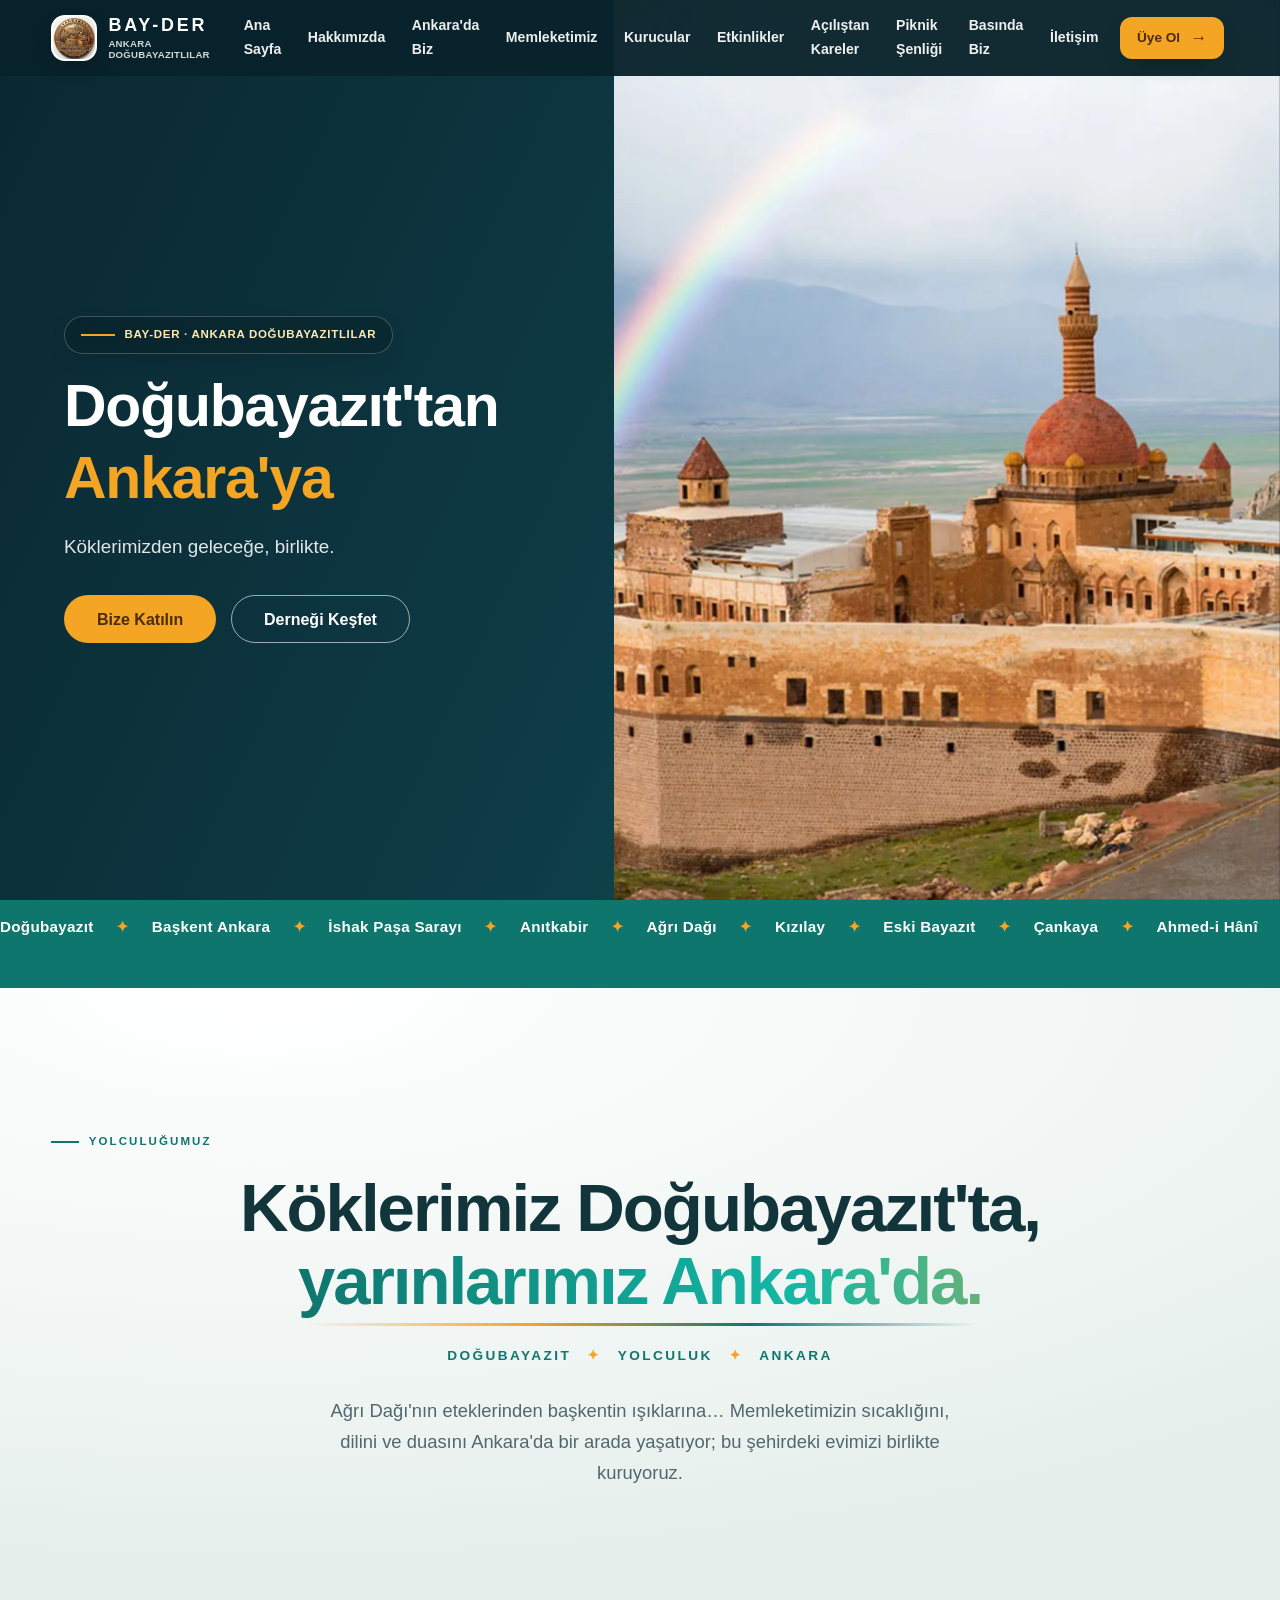
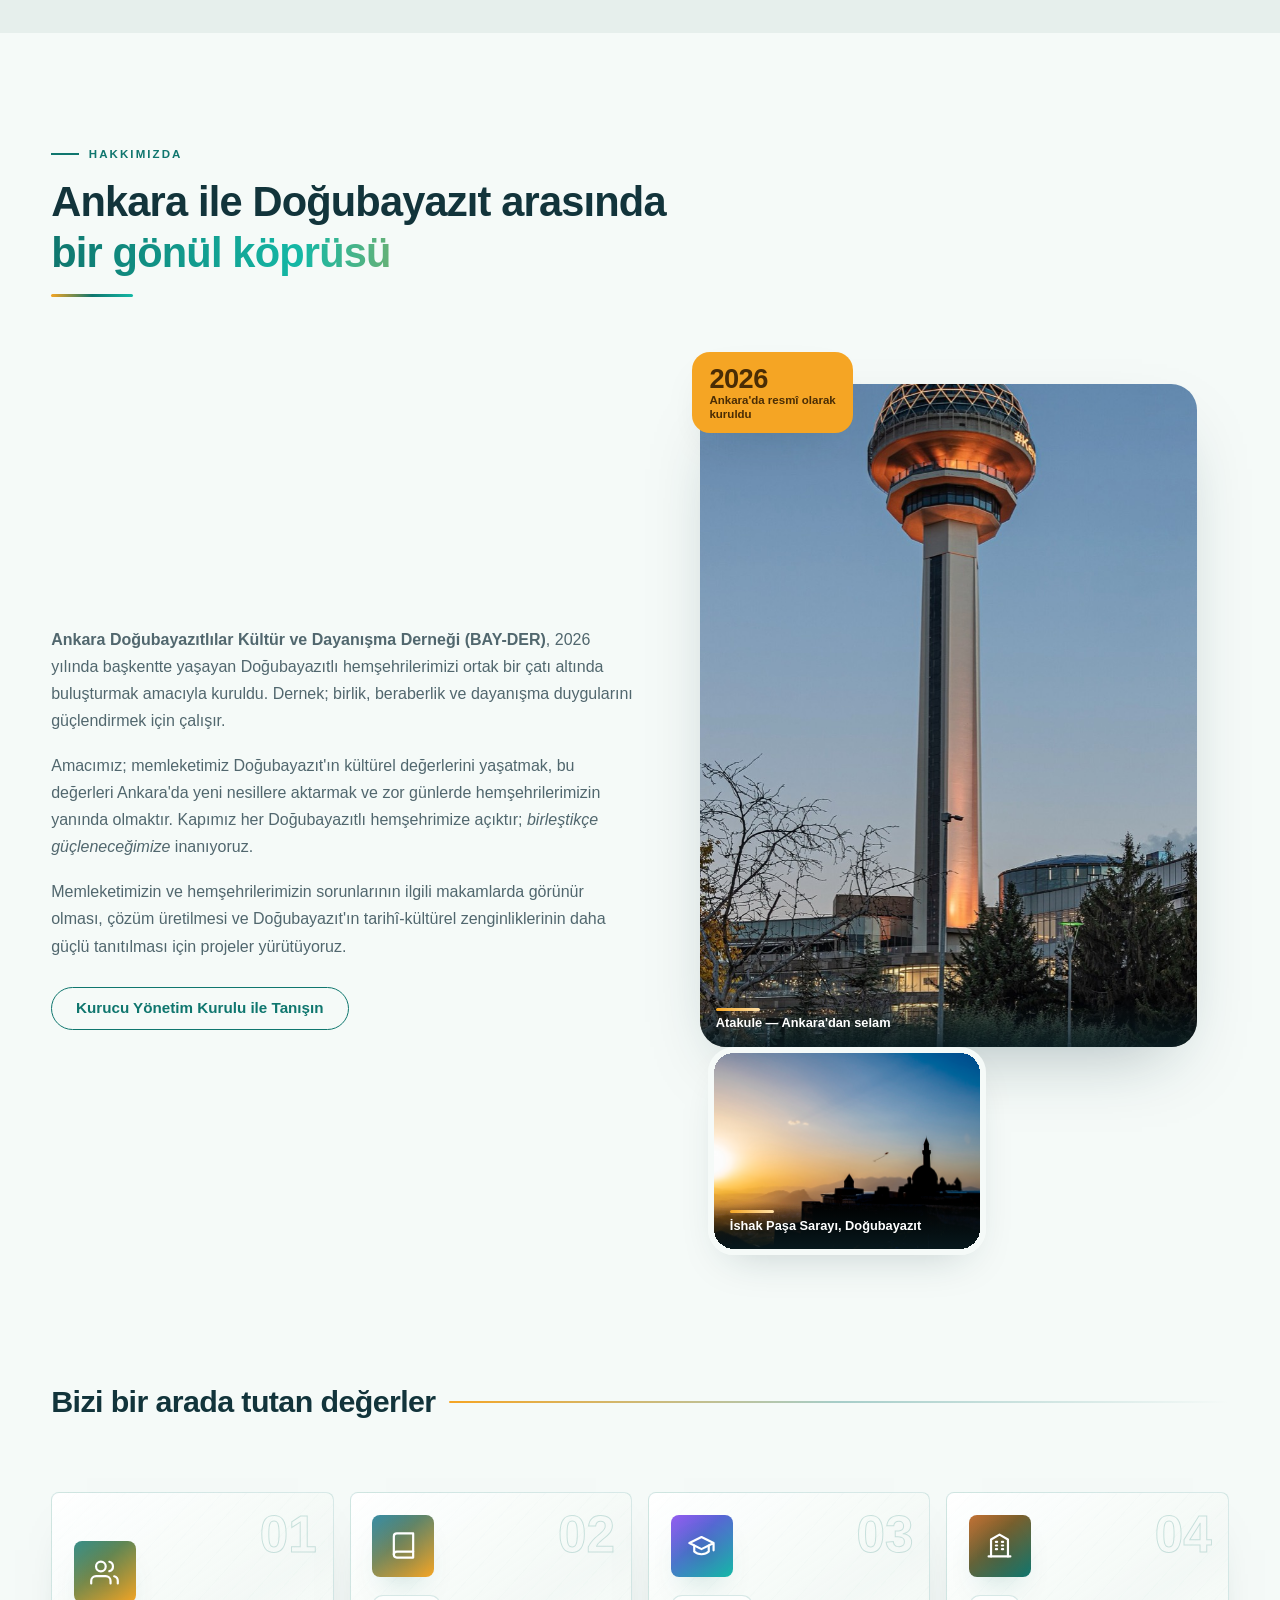
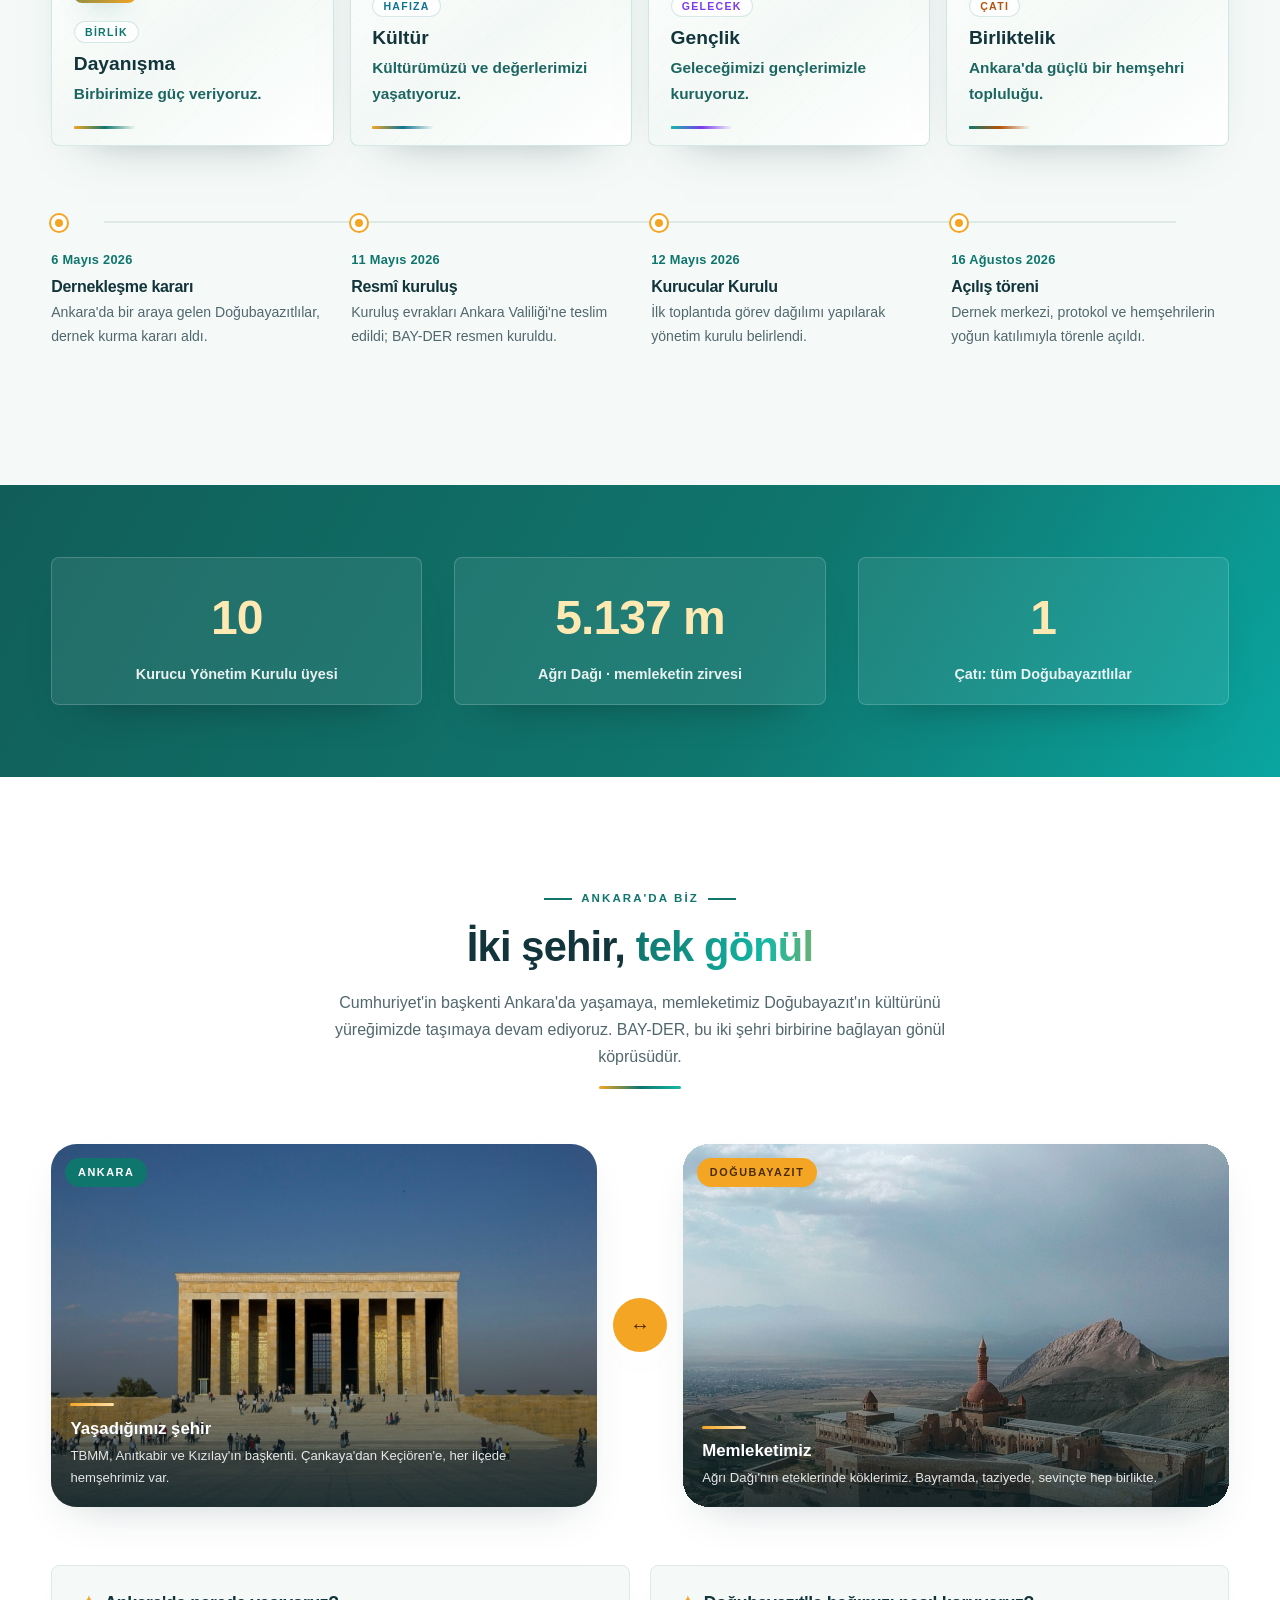
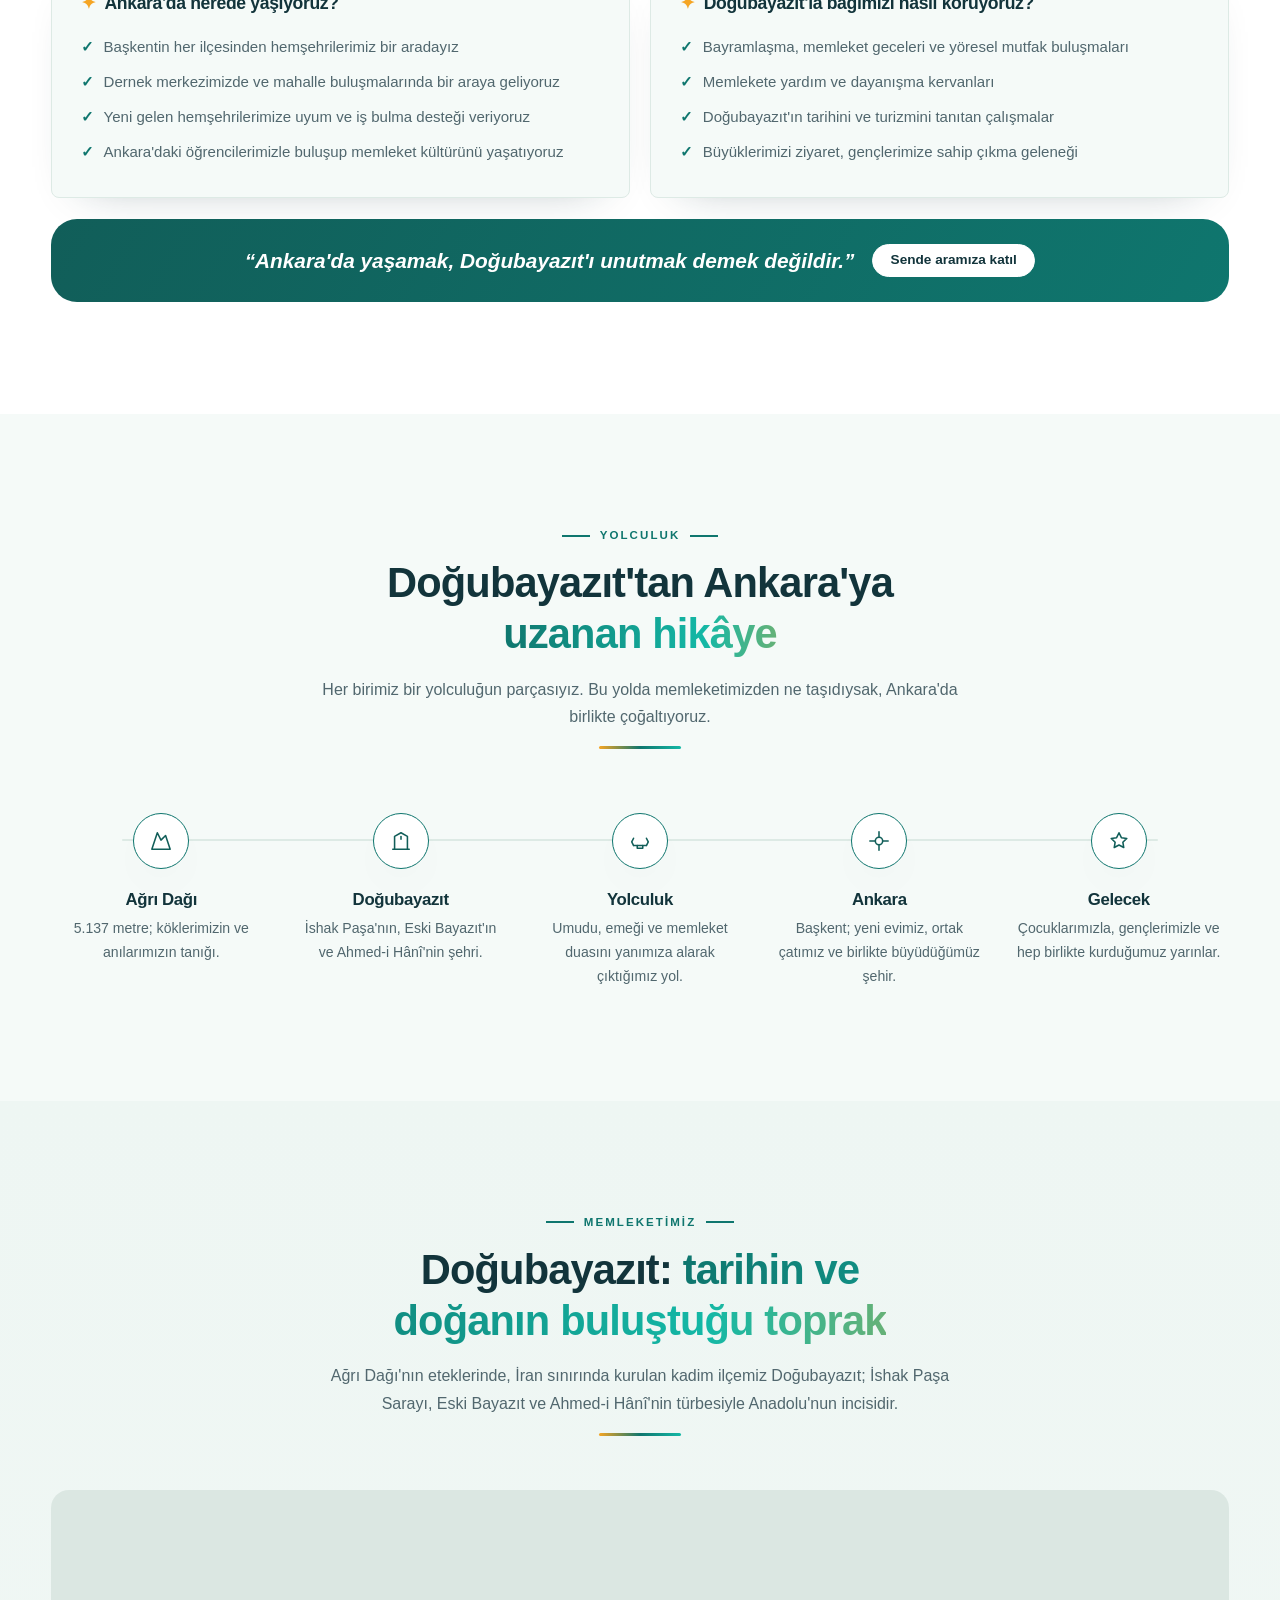
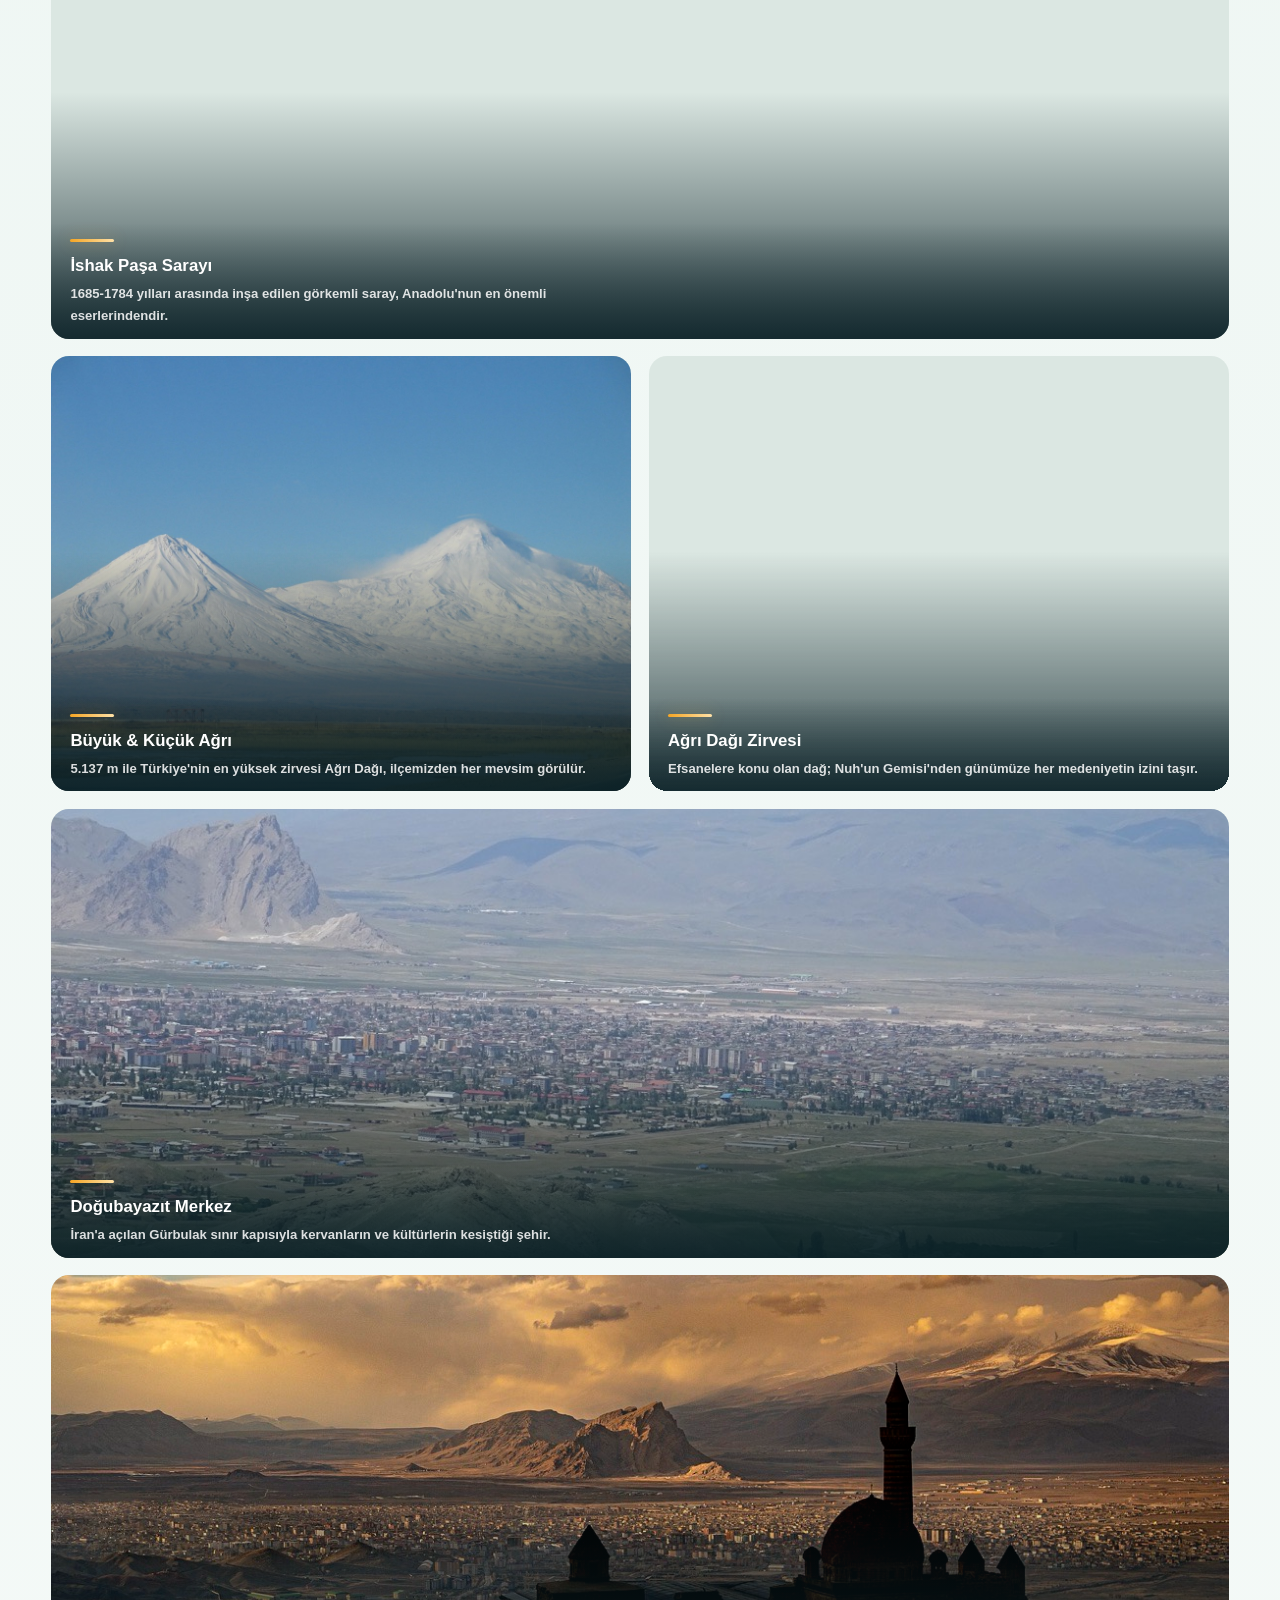
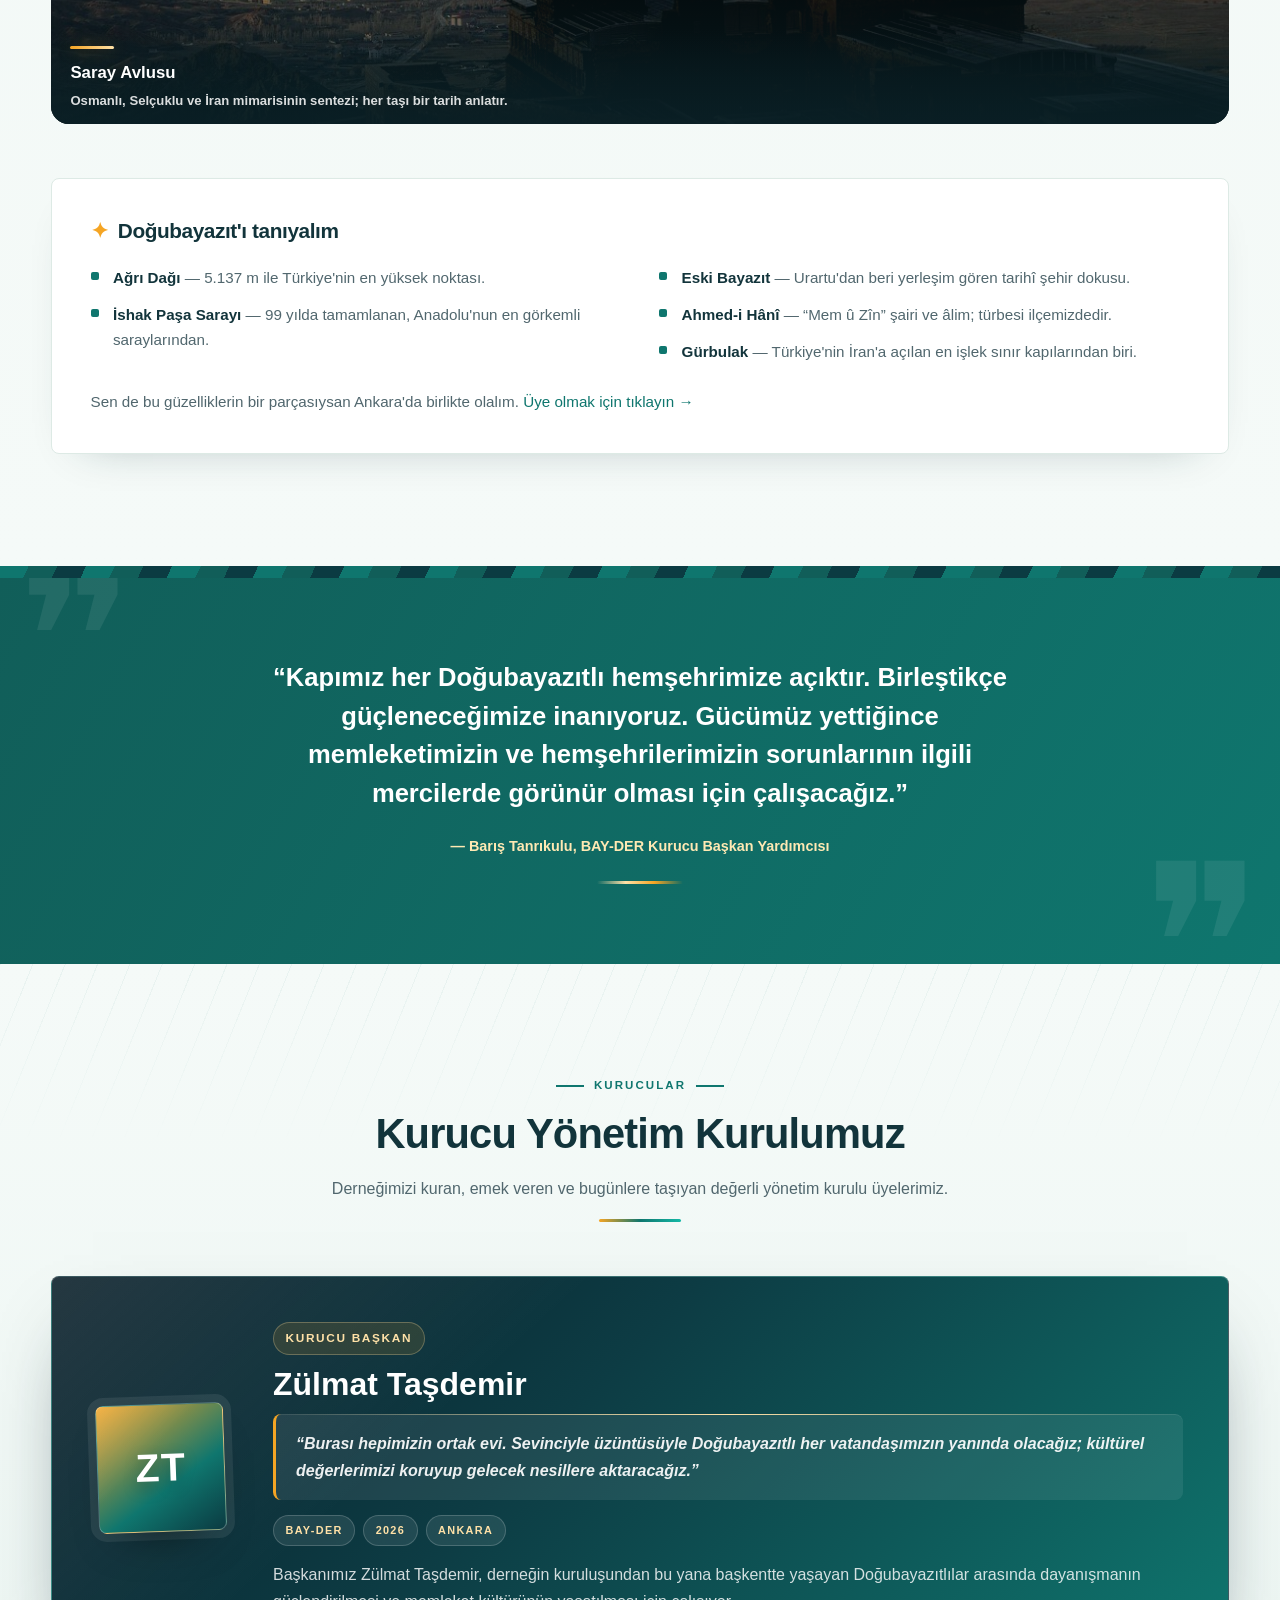
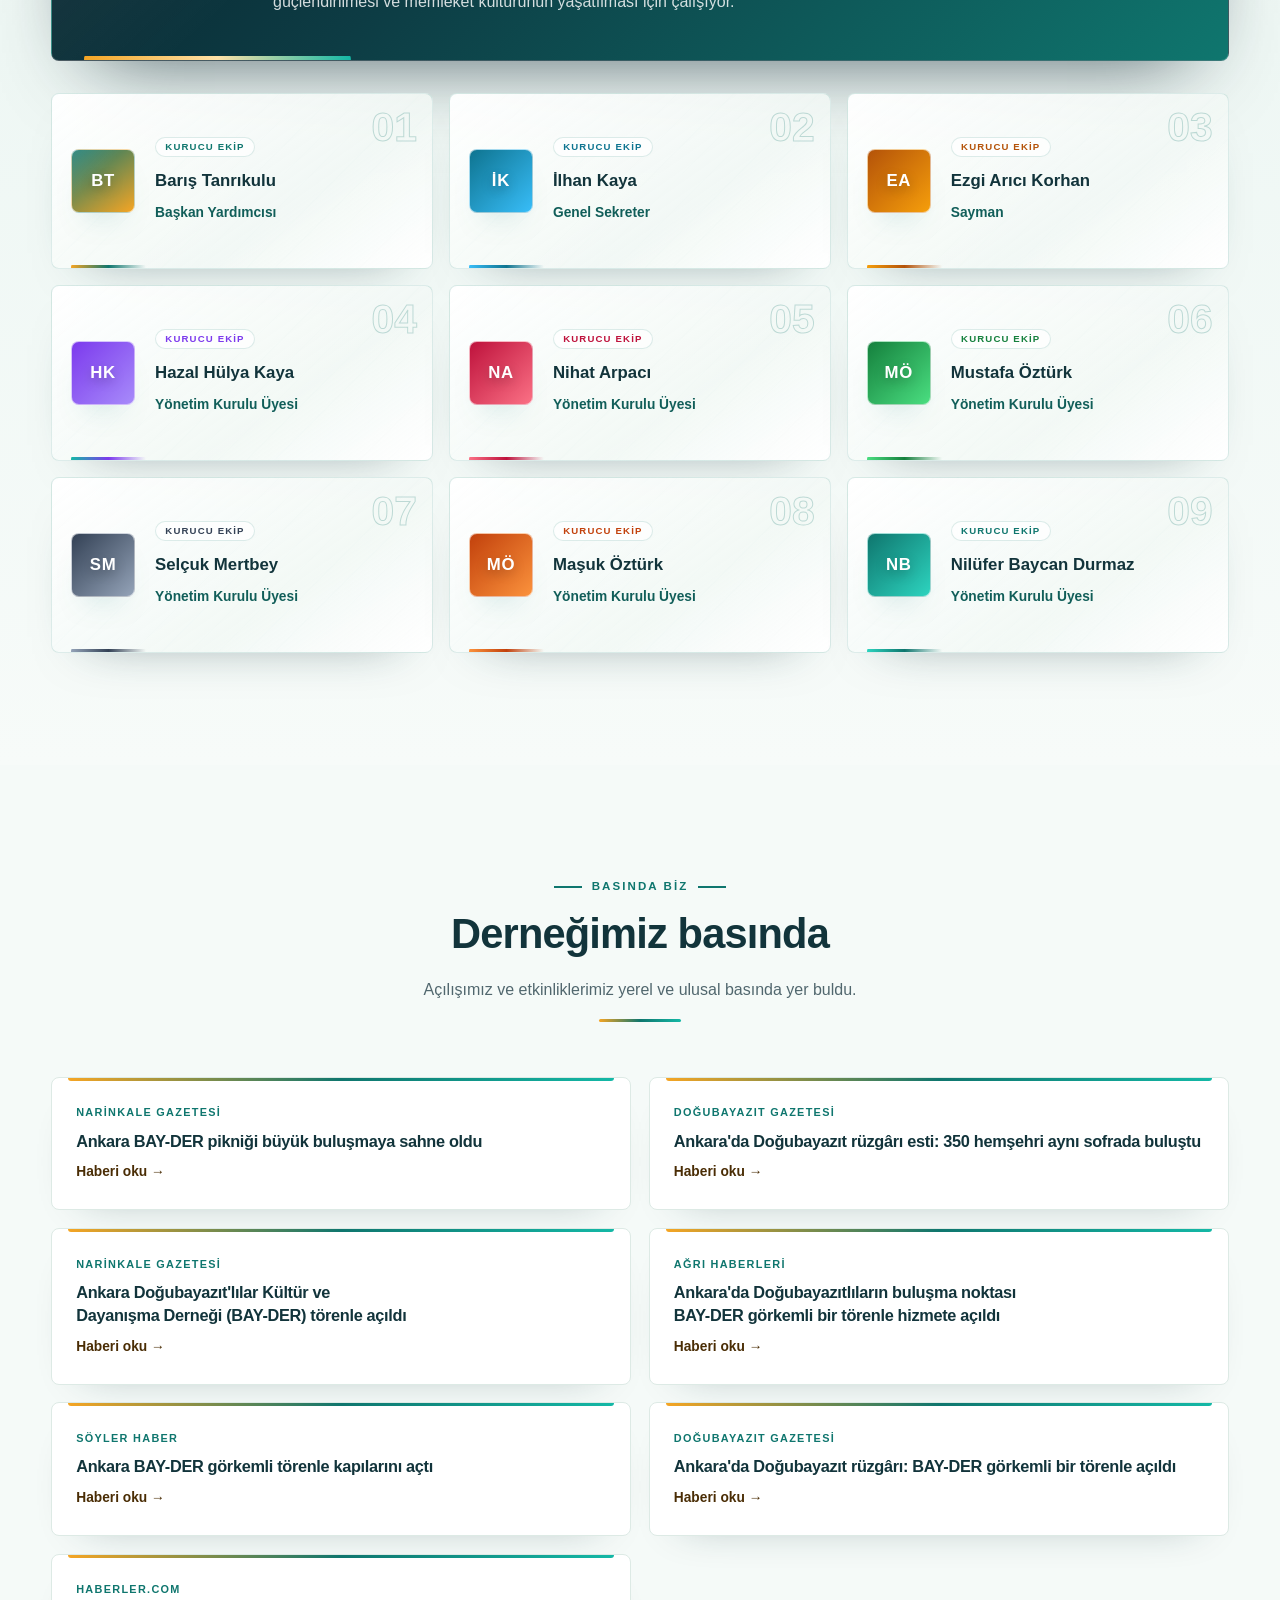
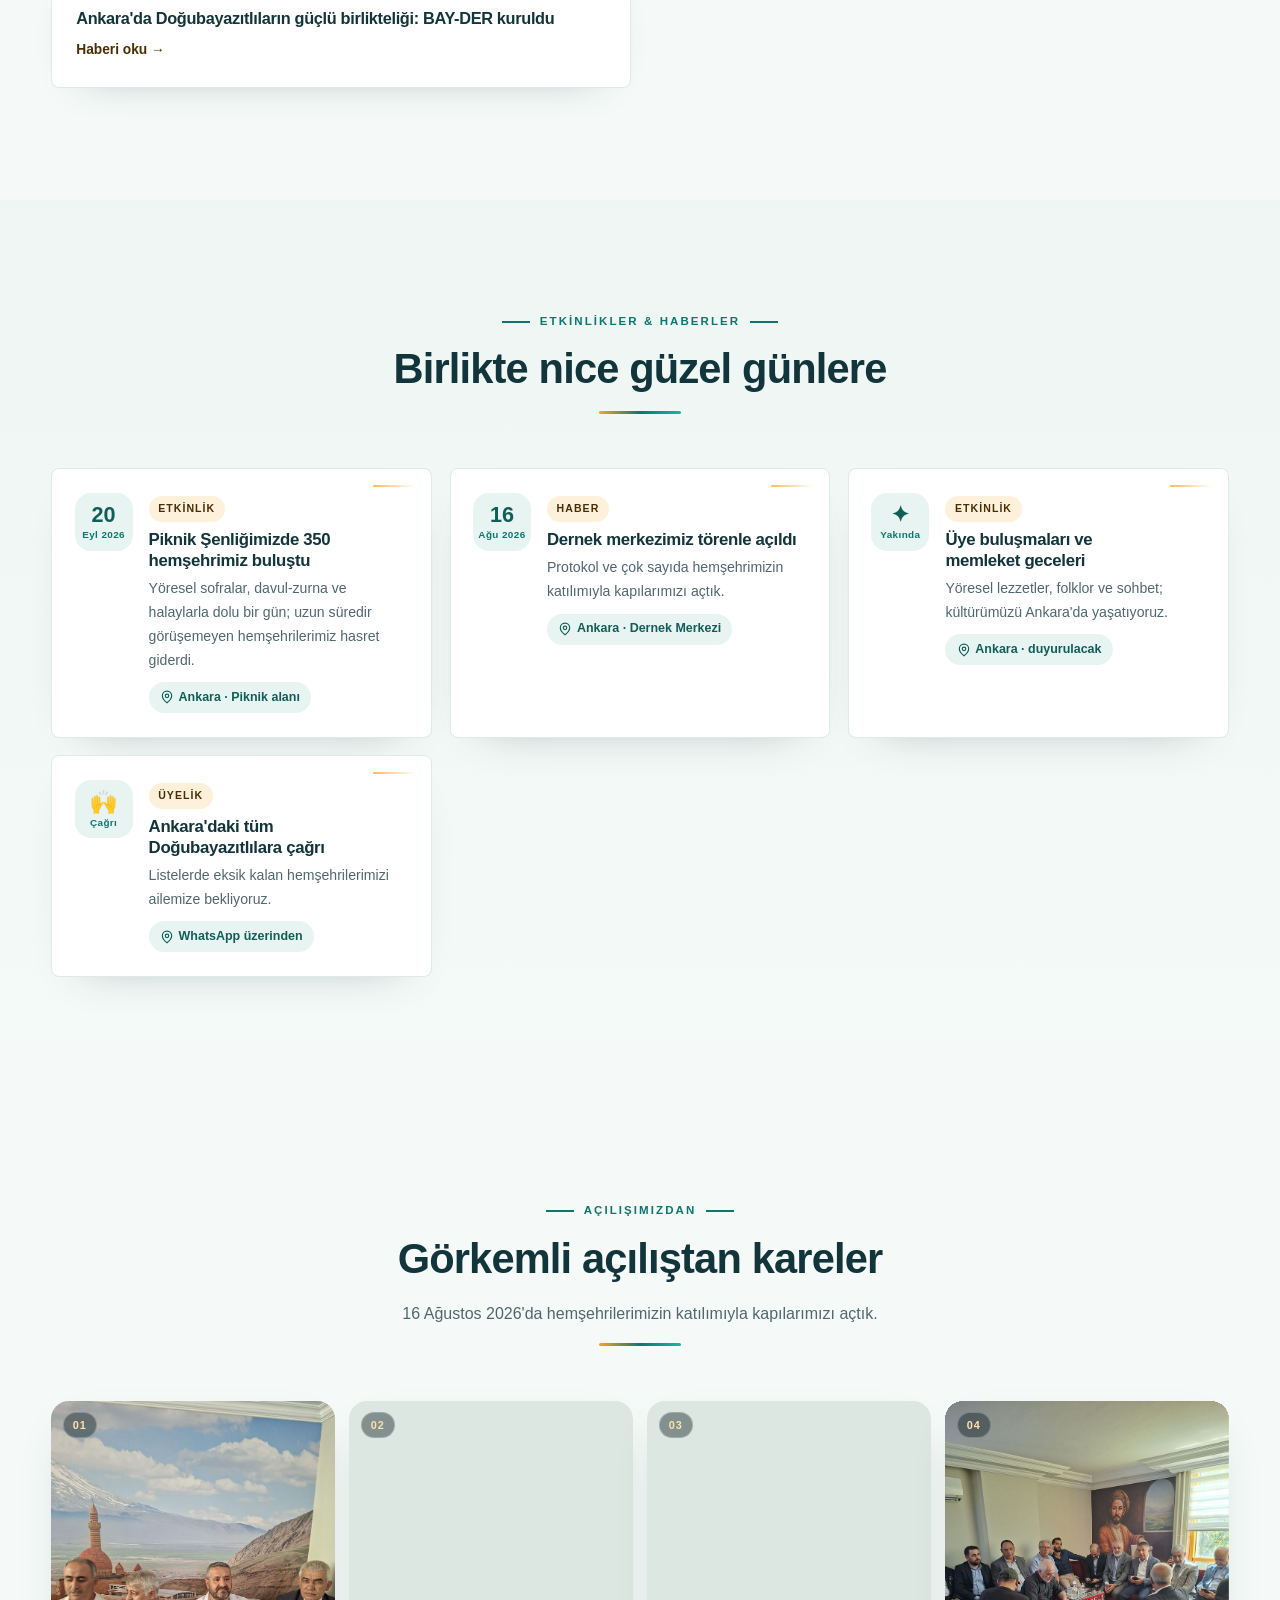
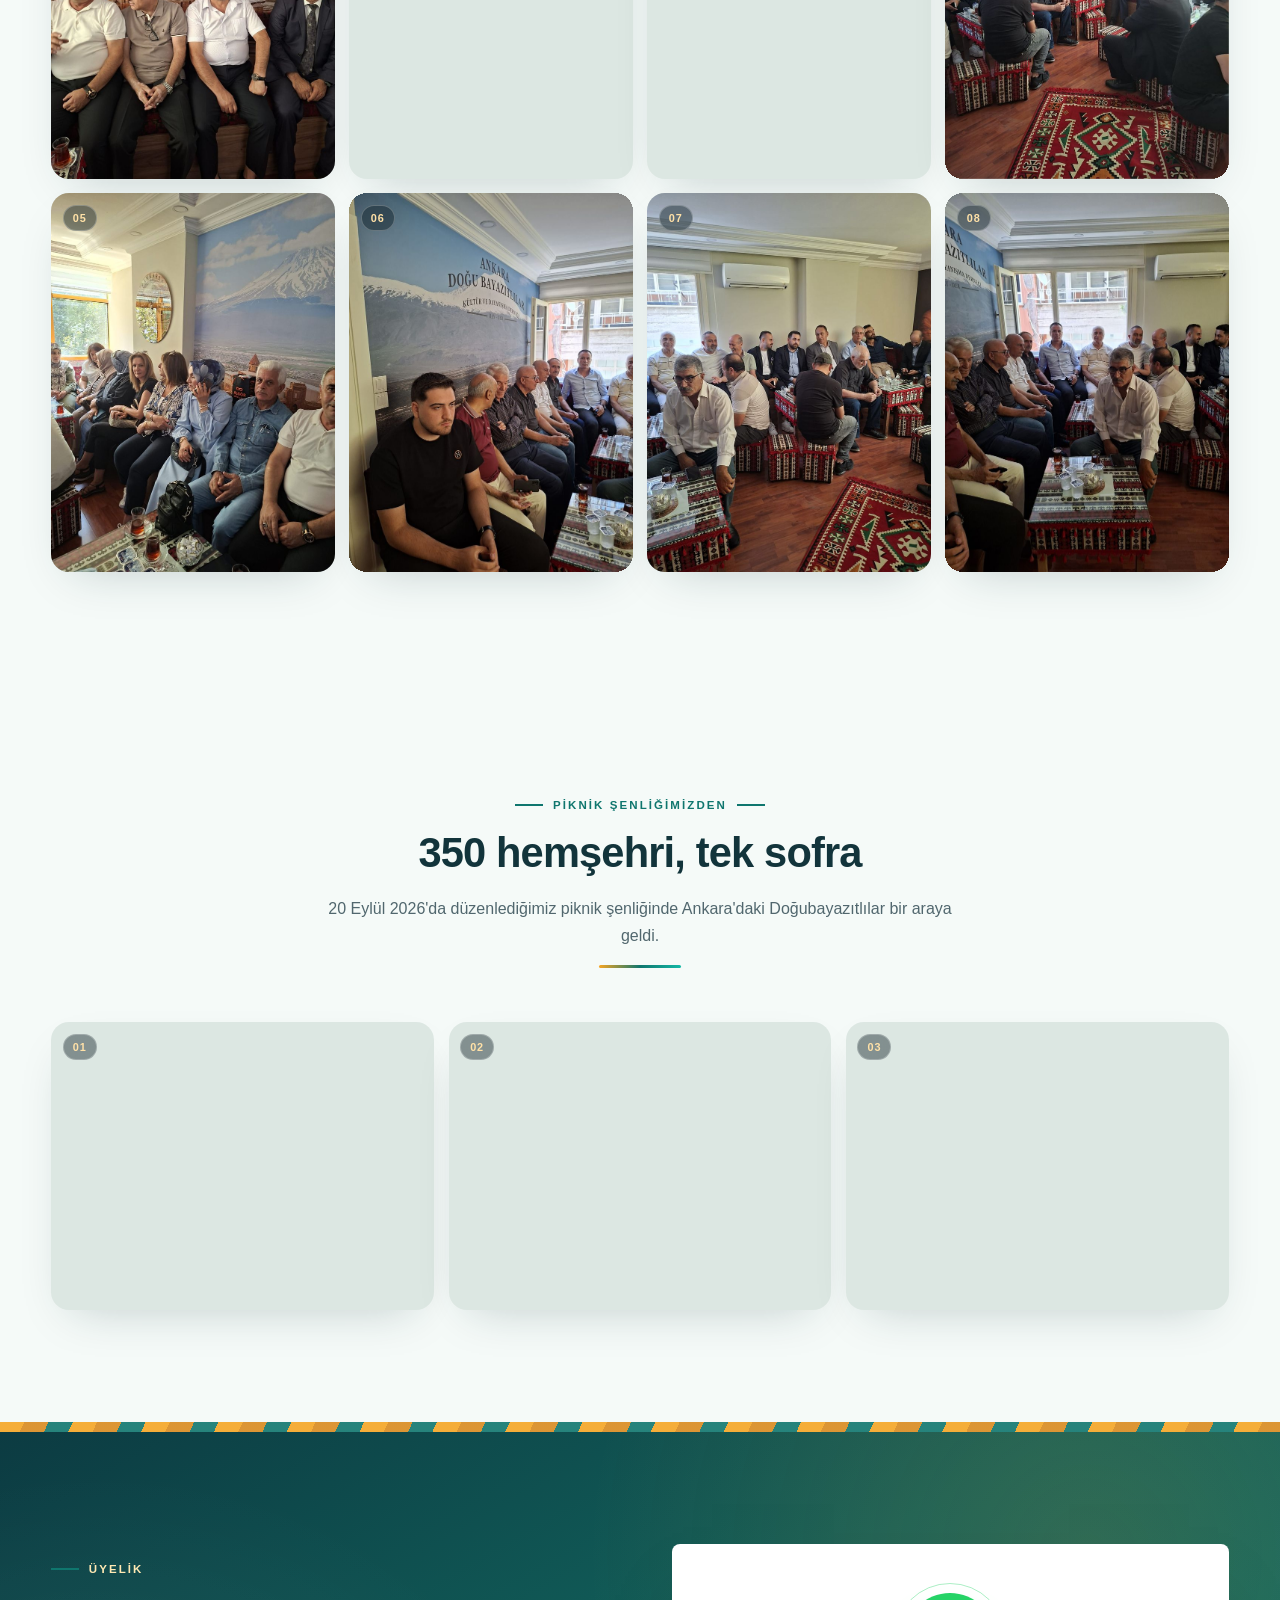
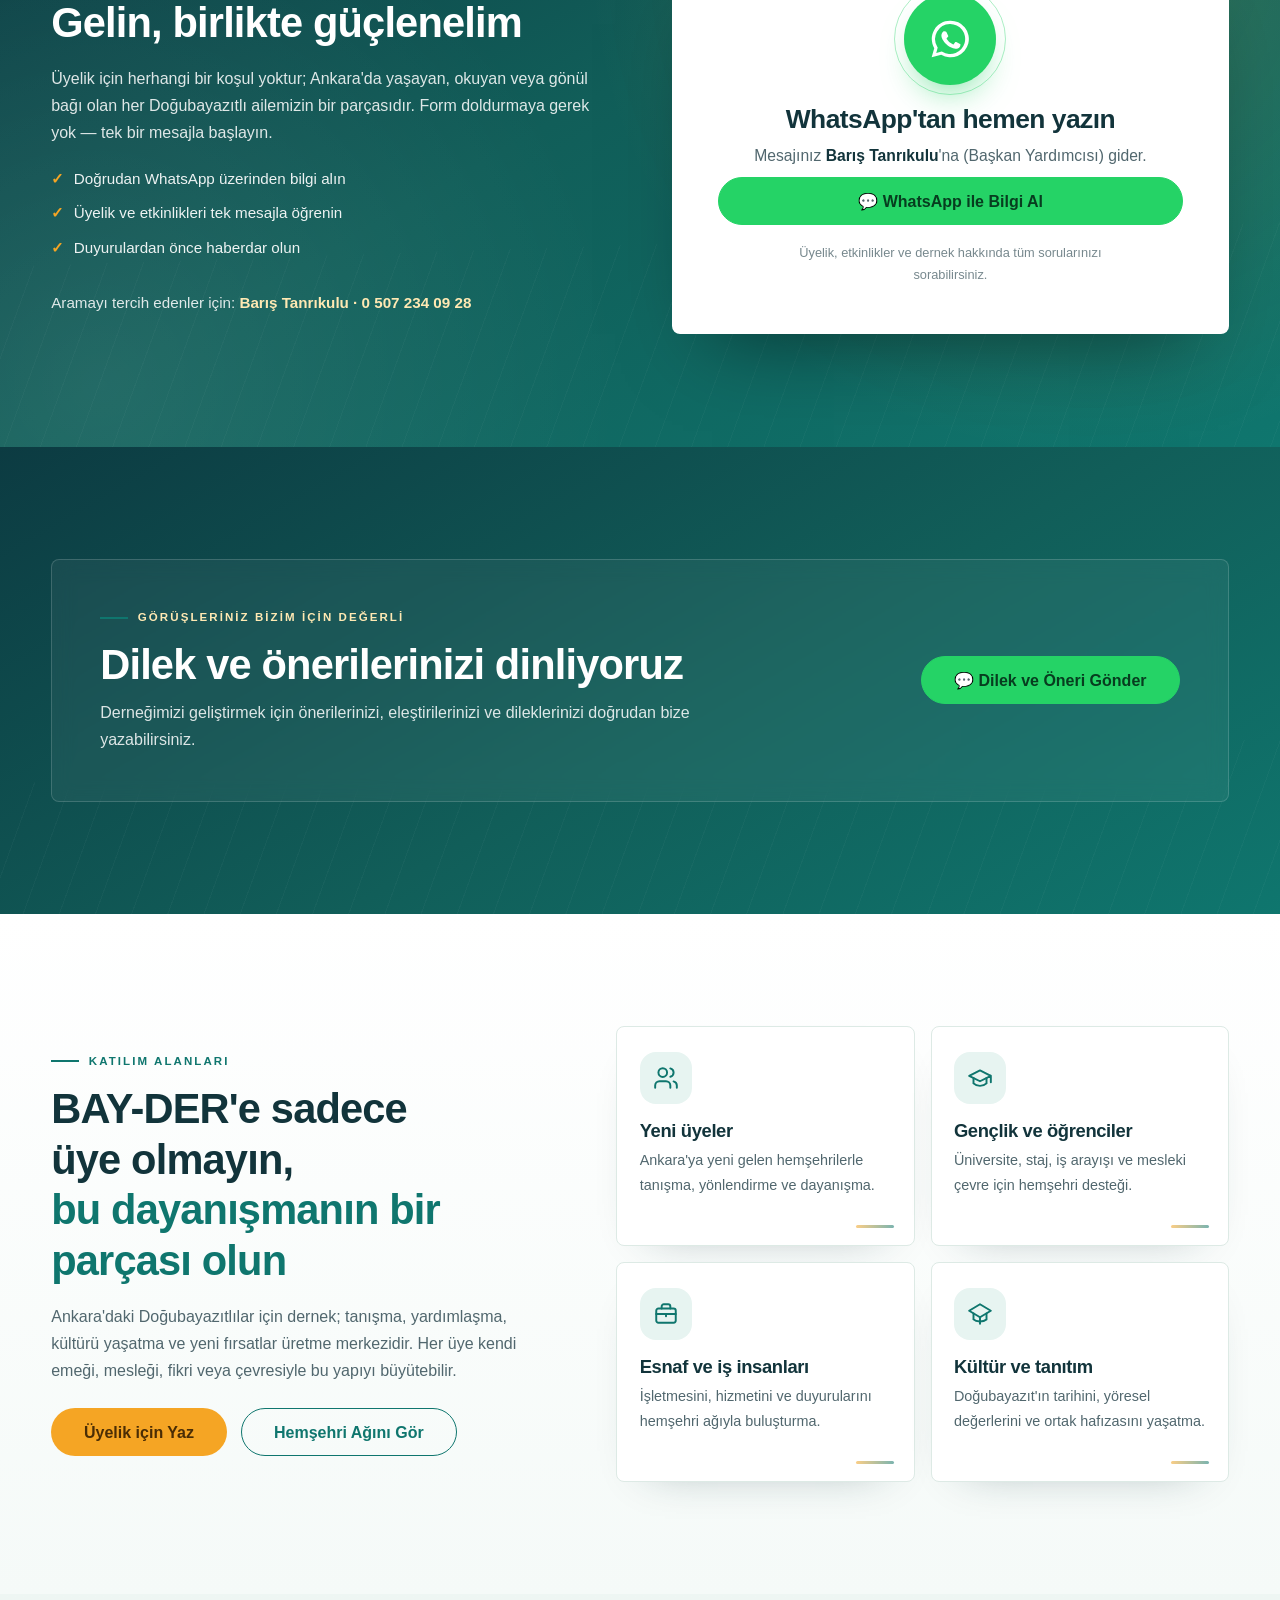
==== commit 7a51bc51: "Use custom domain for canonical and social sharing URLs" ====
--- a/index.html
+++ b/index.html
@@ -20,17 +20,17 @@
   <meta name="geo.region" content="TR-06">
   <meta name="geo.placename" content="Ankara">
 
-  <link rel="canonical" href="https://metinilhan1-stack.github.io/ankara-bayder/">
+  <link rel="canonical" href="https://ankaradogubeyazitlilardernegi.com/">
 
   <!-- Paylaşım kartı: alan adı değiştiğinde canonical, og:url ve görsel URL’lerini birlikte güncelleyin. -->
-  <meta property="og:url" content="https://metinilhan1-stack.github.io/ankara-bayder/">
+  <meta property="og:url" content="https://ankaradogubeyazitlilardernegi.com/">
   <meta property="og:type" content="website">
   <meta property="og:locale" content="tr_TR">
   <meta property="og:site_name" content="BAY-DER">
   <meta property="og:title" content="Ankara Doğubayazıtlılar Derneği">
   <meta property="og:description" content="Doğubayazıt’tan Ankara’ya, aynı gönülde buluşuyoruz. BAY-DER’in etkinliklerini keşfedin, hemşehri dayanışmasına katılın.">
-  <meta property="og:image" content="https://metinilhan1-stack.github.io/ankara-bayder/assets/img/logo.jpg">
-  <meta property="og:image:secure_url" content="https://metinilhan1-stack.github.io/ankara-bayder/assets/img/logo.jpg">
+  <meta property="og:image" content="https://ankaradogubeyazitlilardernegi.com/assets/img/logo.jpg">
+  <meta property="og:image:secure_url" content="https://ankaradogubeyazitlilardernegi.com/assets/img/logo.jpg">
   <meta property="og:image:type" content="image/jpeg">
   <meta property="og:image:width" content="300">
   <meta property="og:image:height" content="303">
@@ -38,7 +38,7 @@
   <meta name="twitter:card" content="summary">
   <meta name="twitter:title" content="Ankara Doğubayazıtlılar Derneği">
   <meta name="twitter:description" content="Doğubayazıt’tan Ankara’ya, aynı gönülde buluşuyoruz. BAY-DER’in etkinliklerini keşfedin, hemşehri dayanışmasına katılın.">
-  <meta name="twitter:image" content="https://metinilhan1-stack.github.io/ankara-bayder/assets/img/logo.jpg">
+  <meta name="twitter:image" content="https://ankaradogubeyazitlilardernegi.com/assets/img/logo.jpg">
   <meta name="twitter:image:alt" content="Ankara Doğubayazıtlılar Derneği (BAY-DER) logosu">
 
   <link rel="icon" type="image/png" href="assets/img/favicon.png">
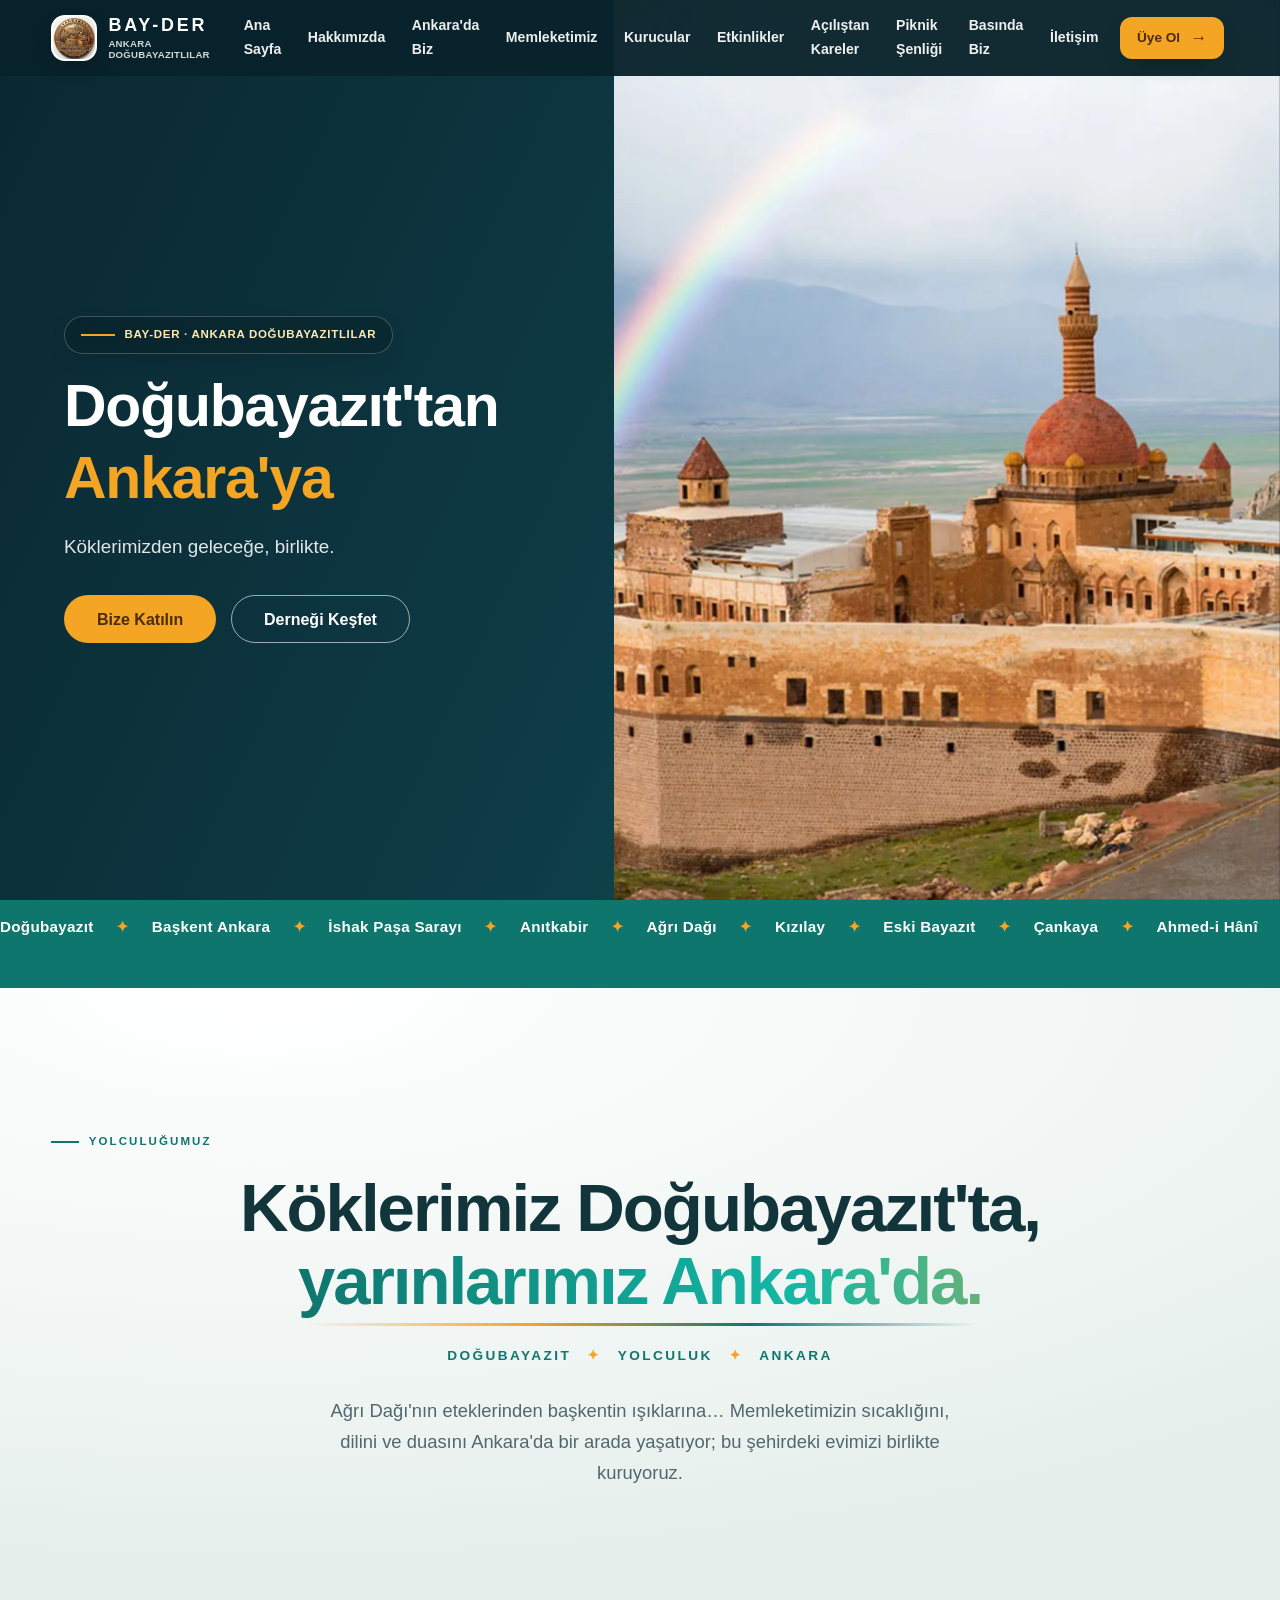
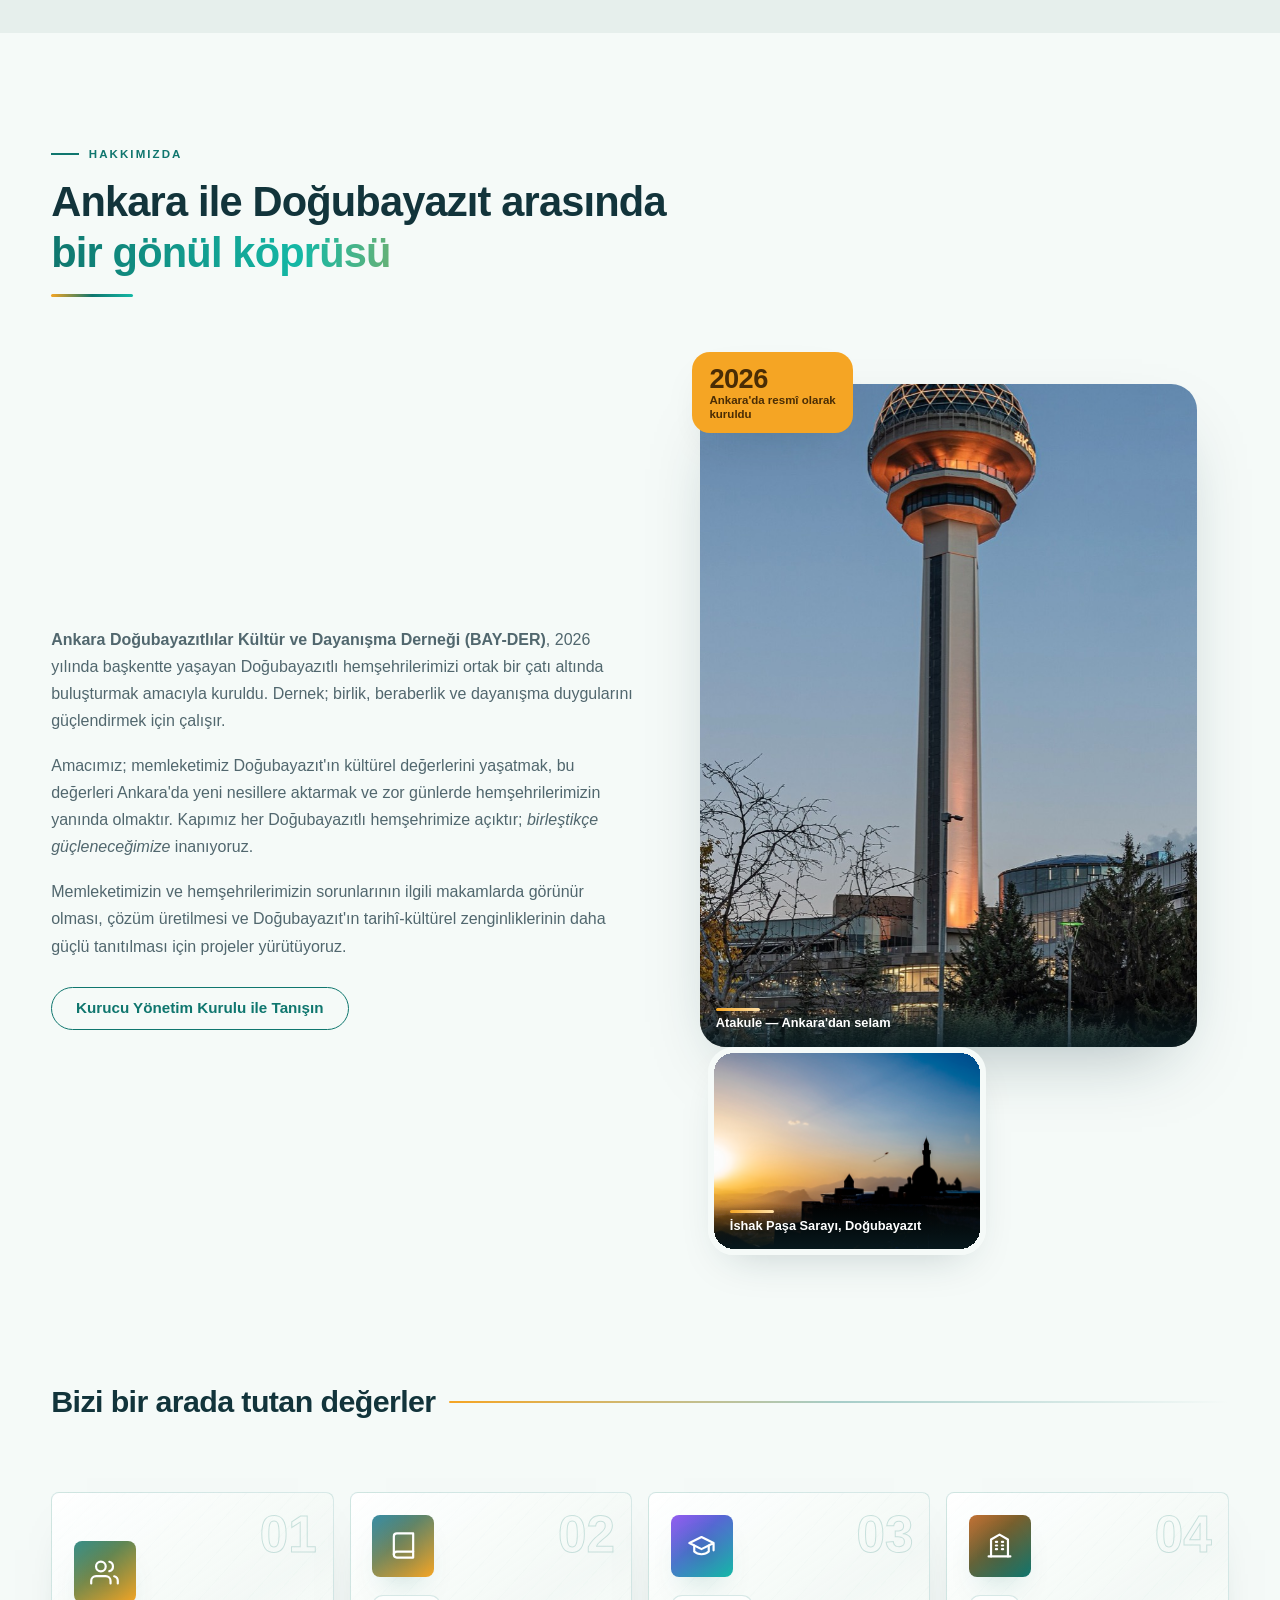
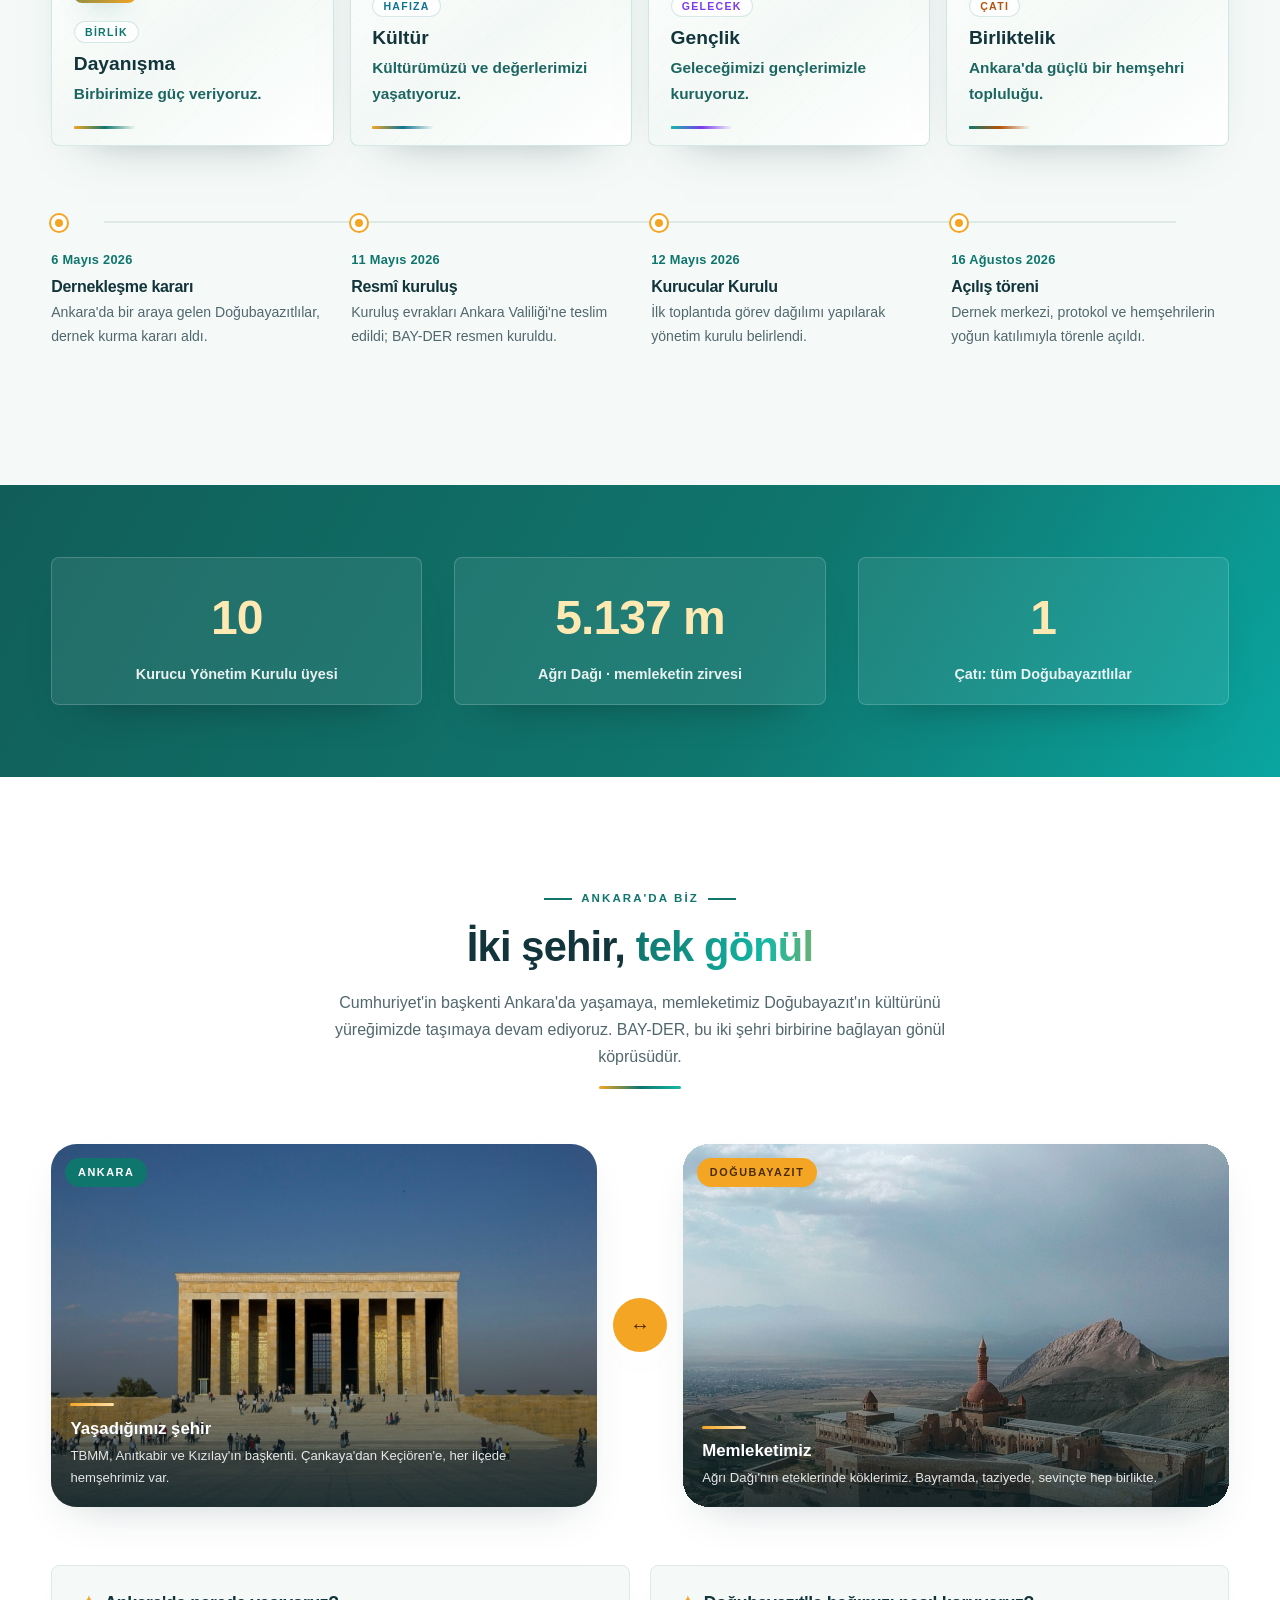
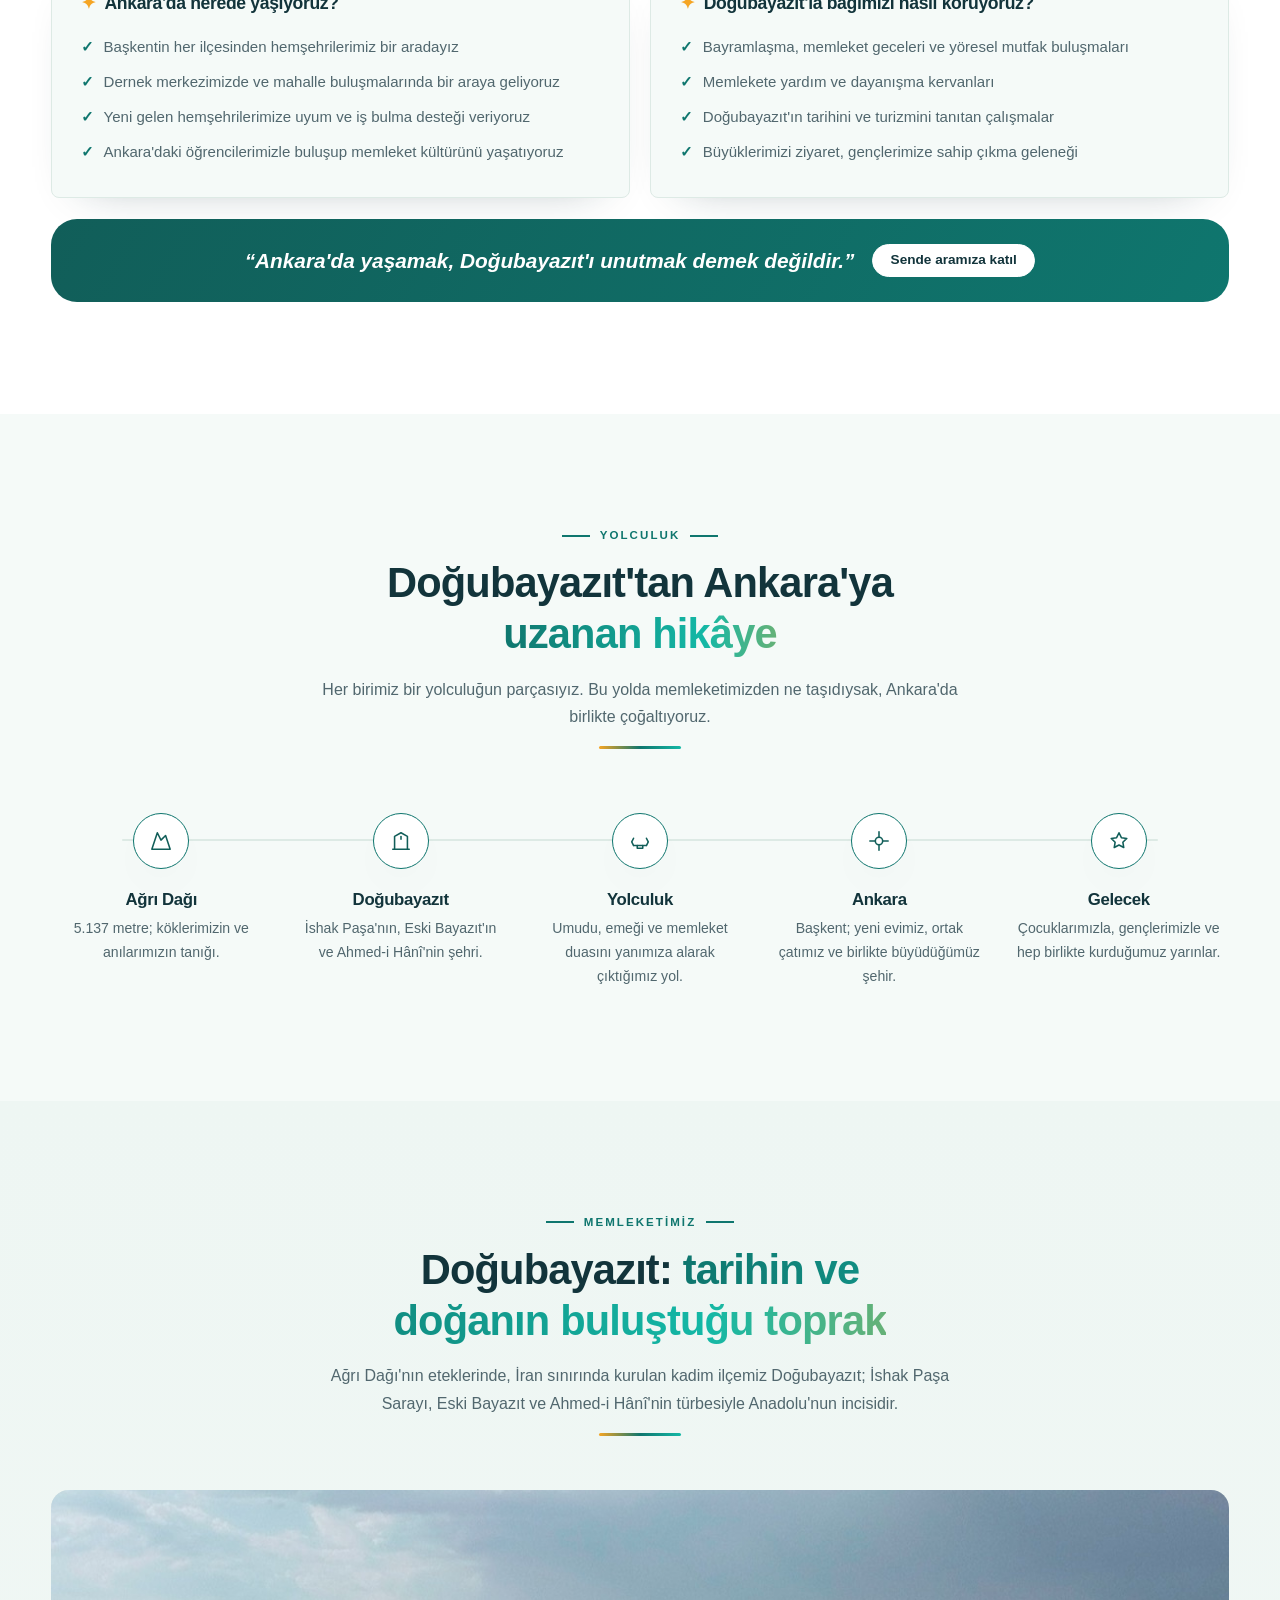
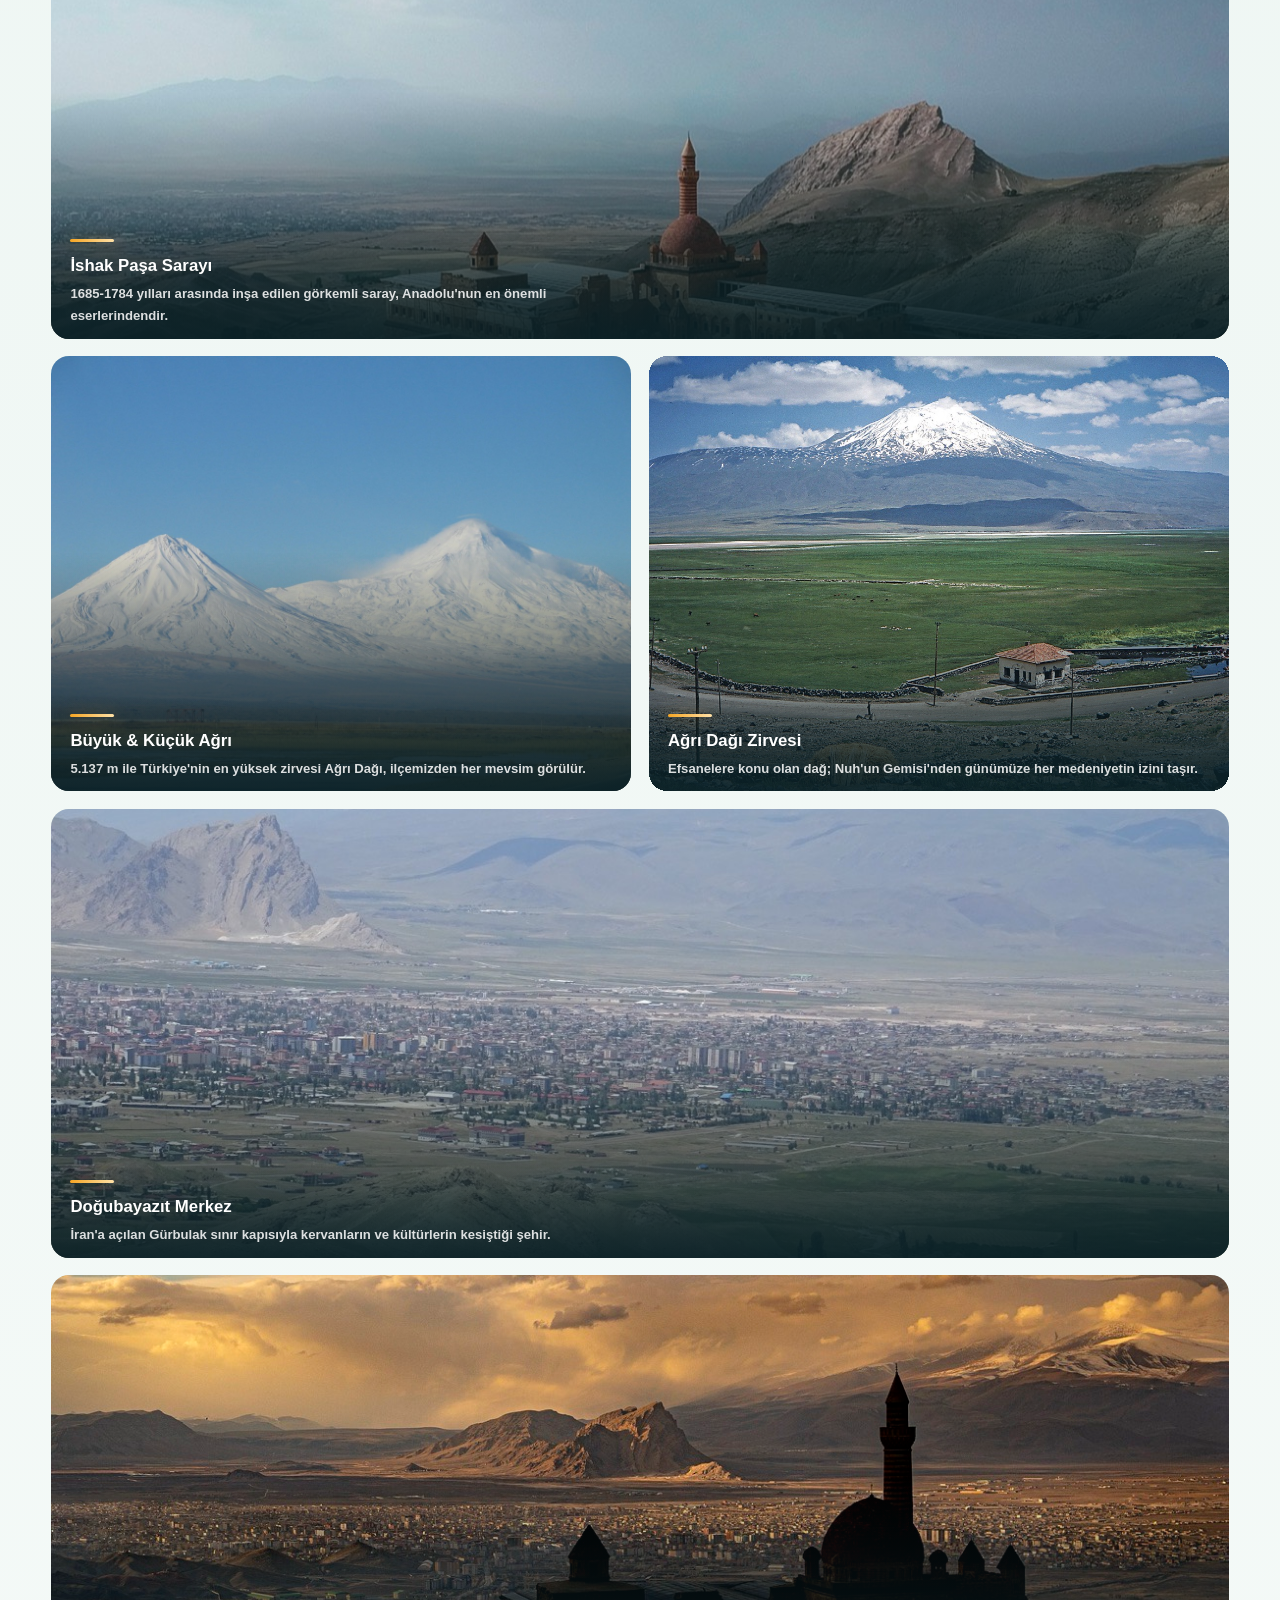
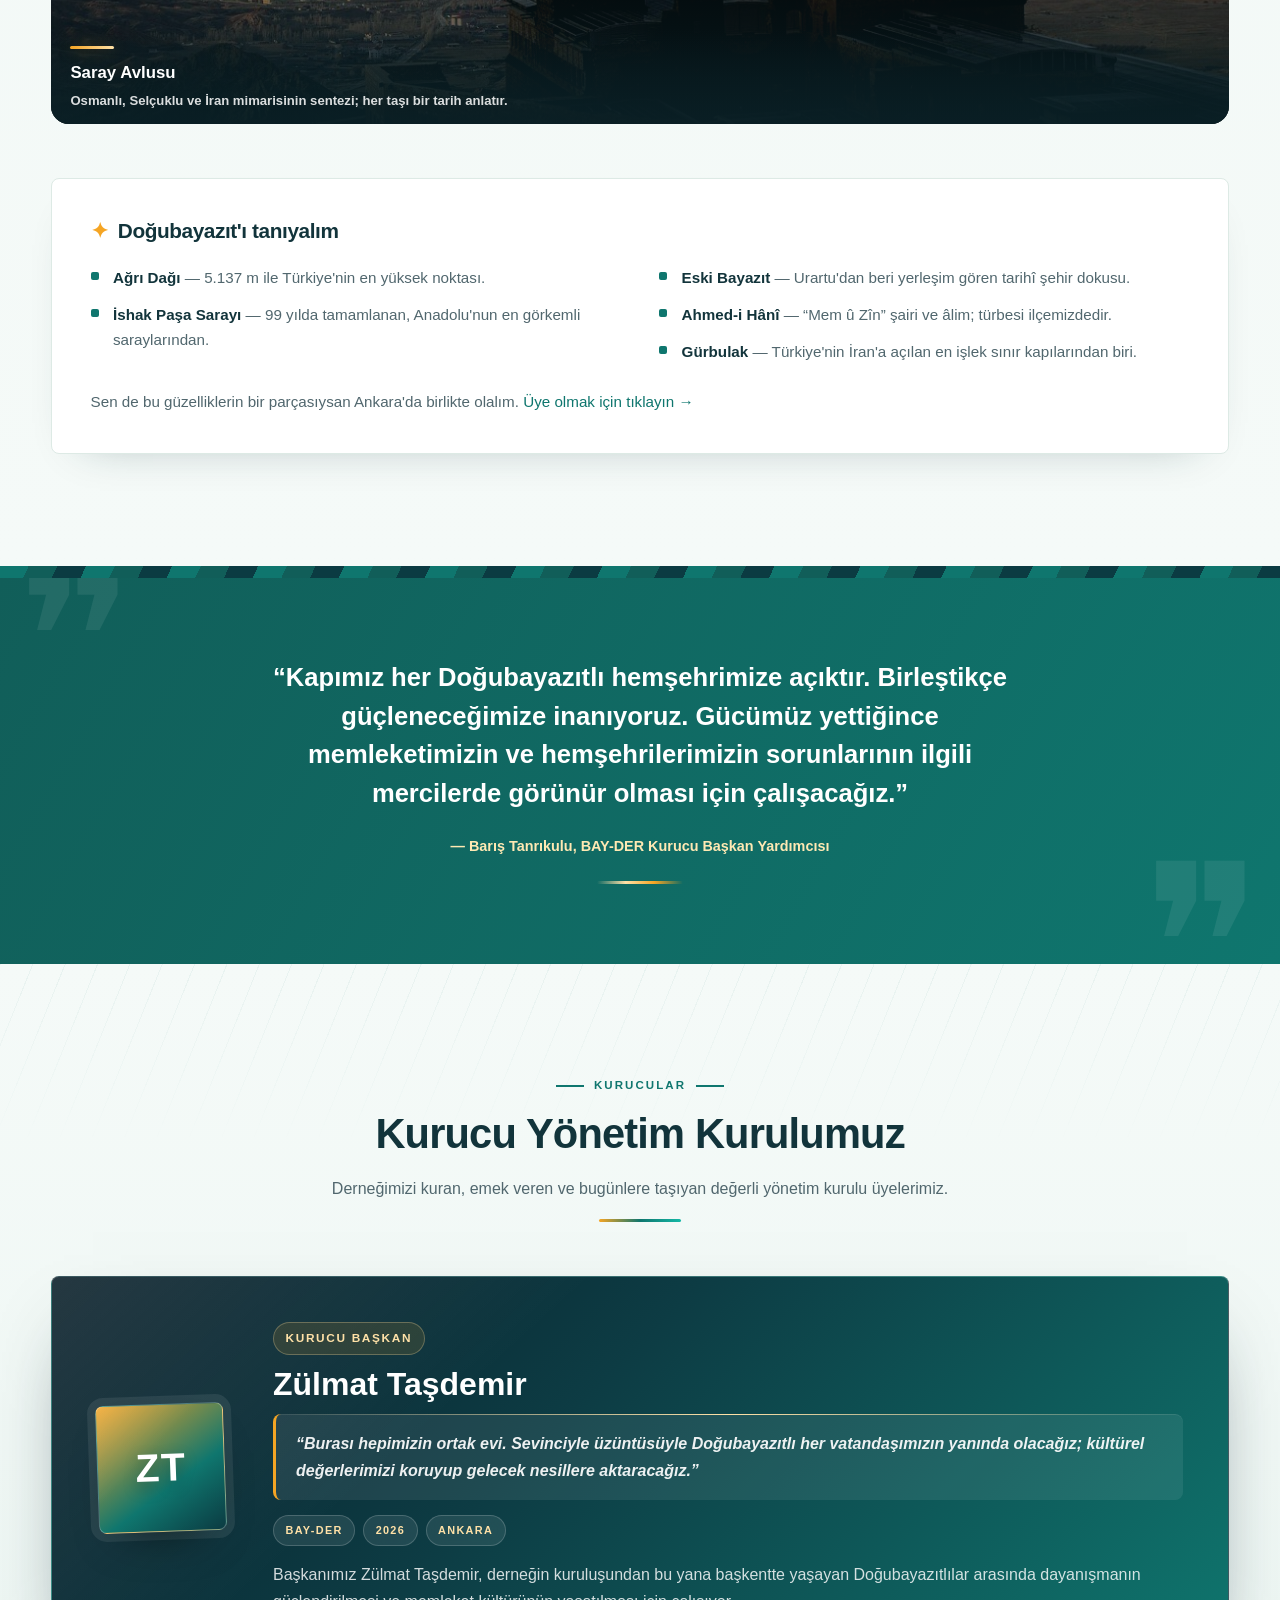
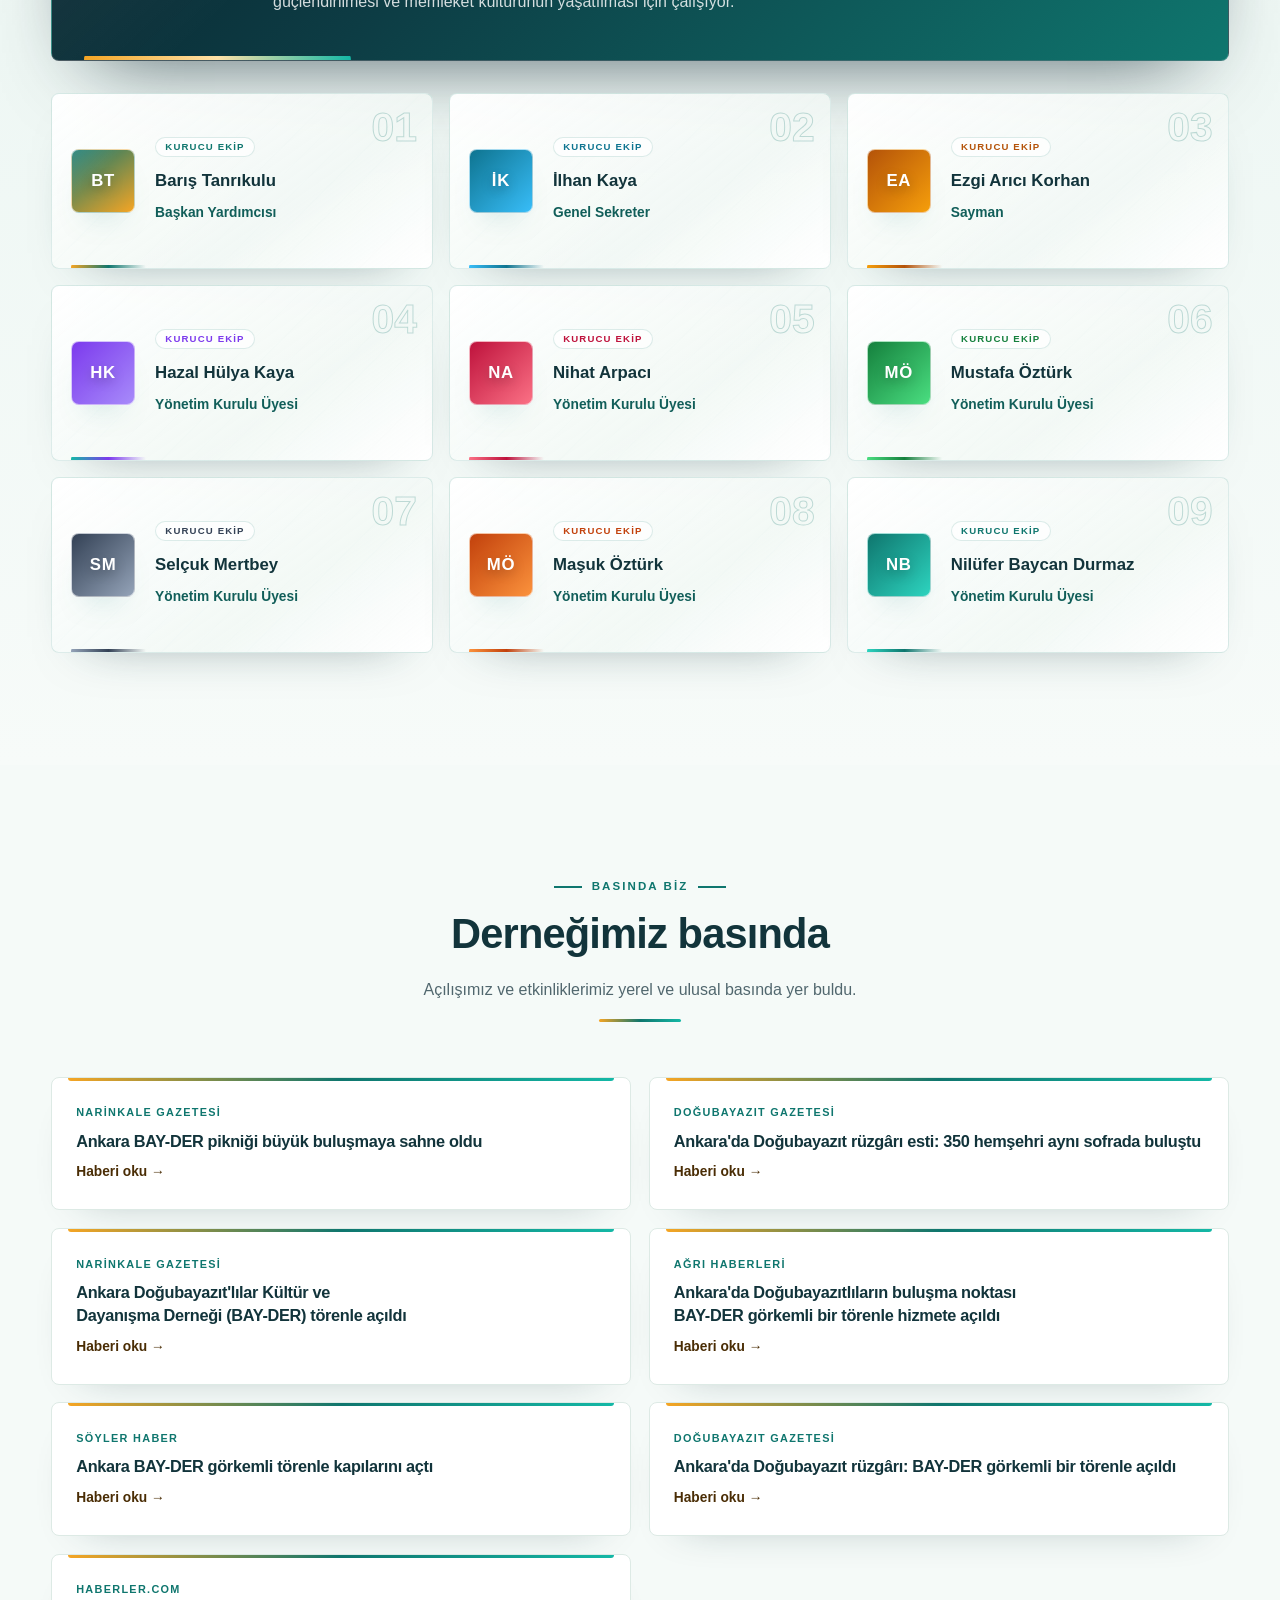
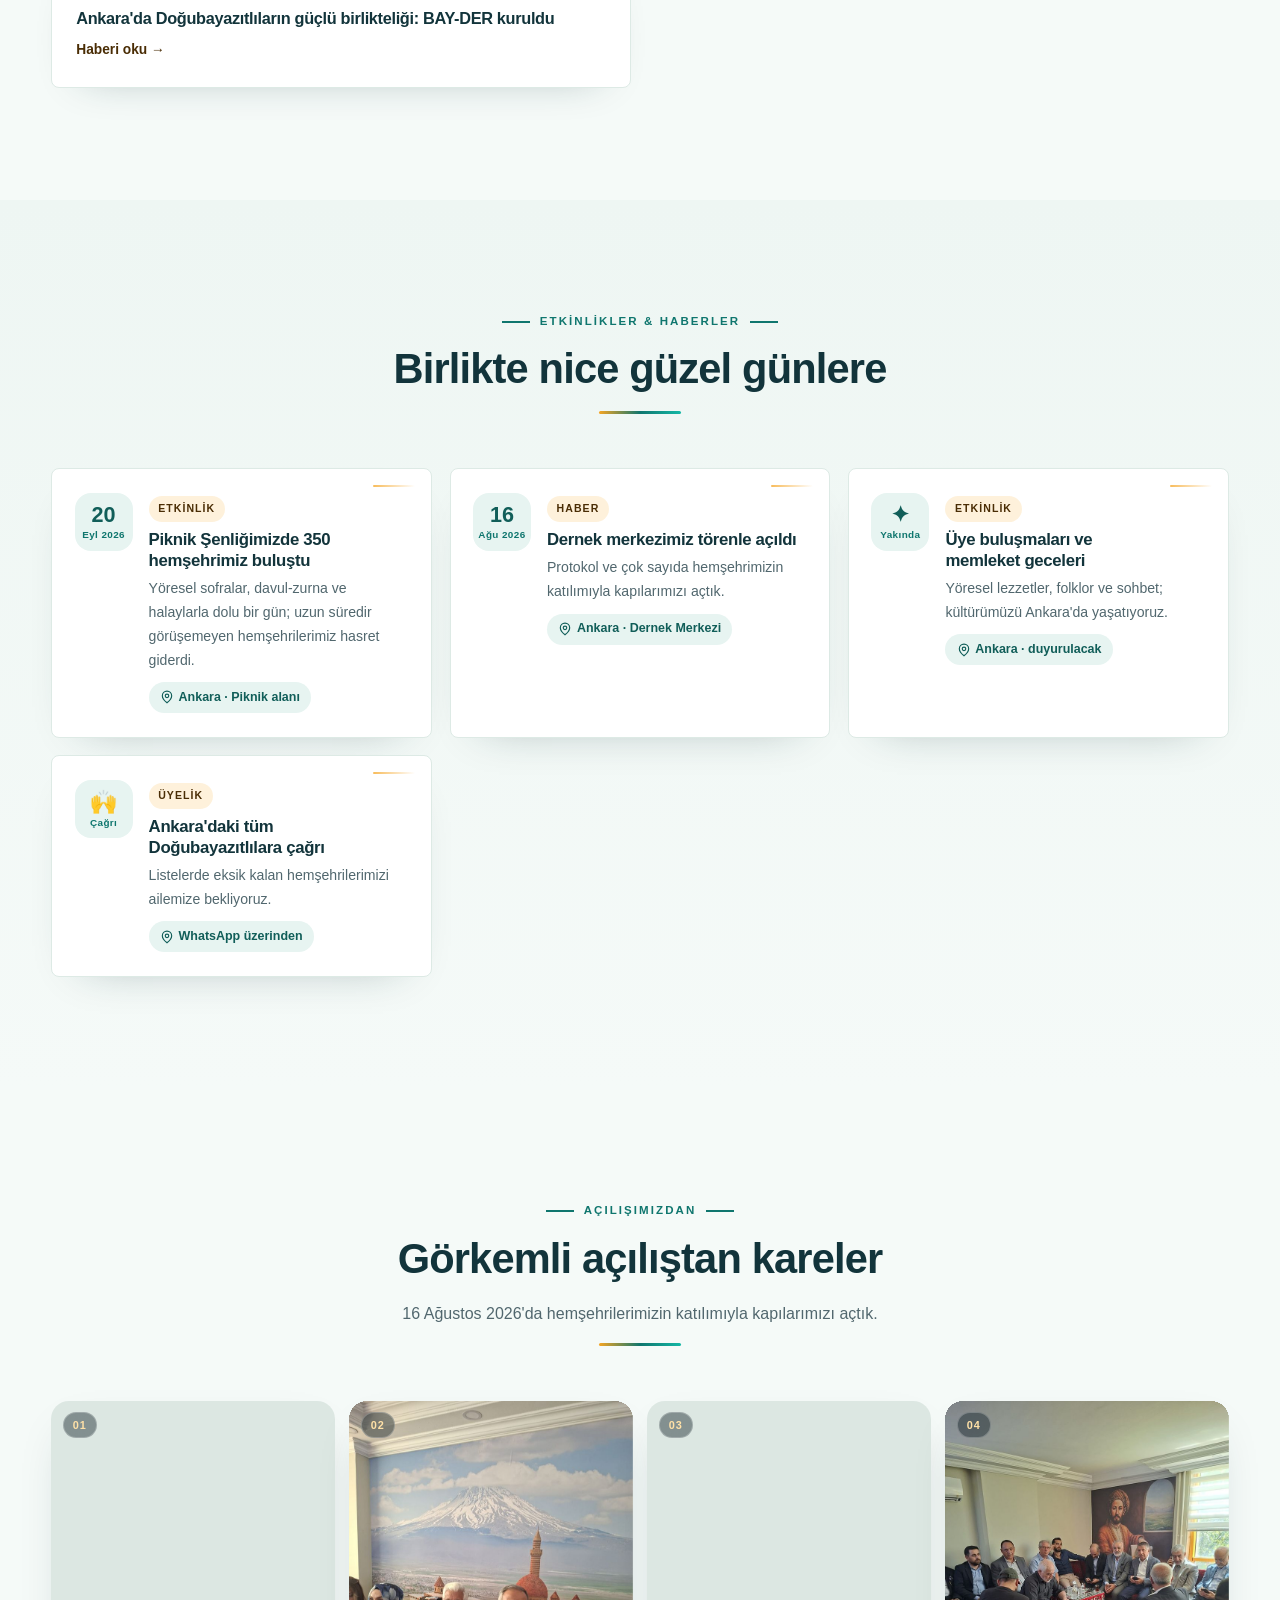
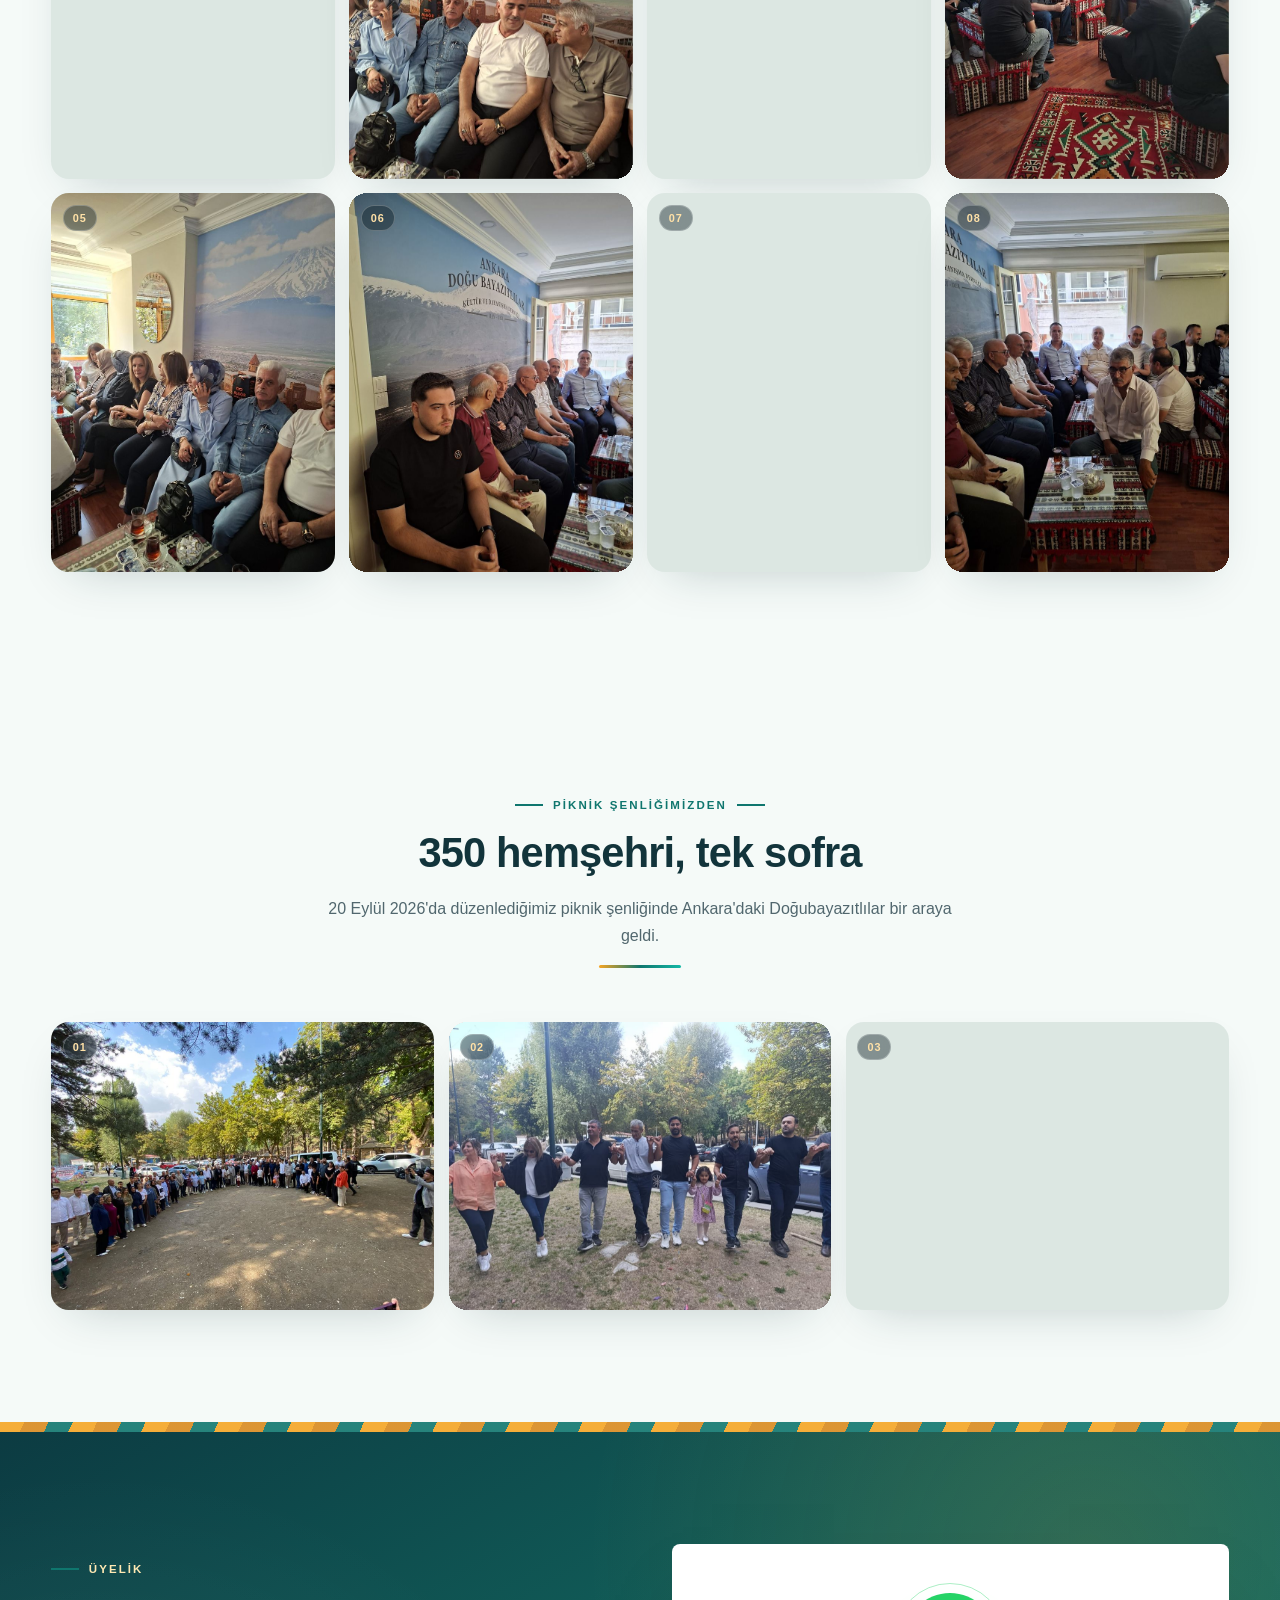
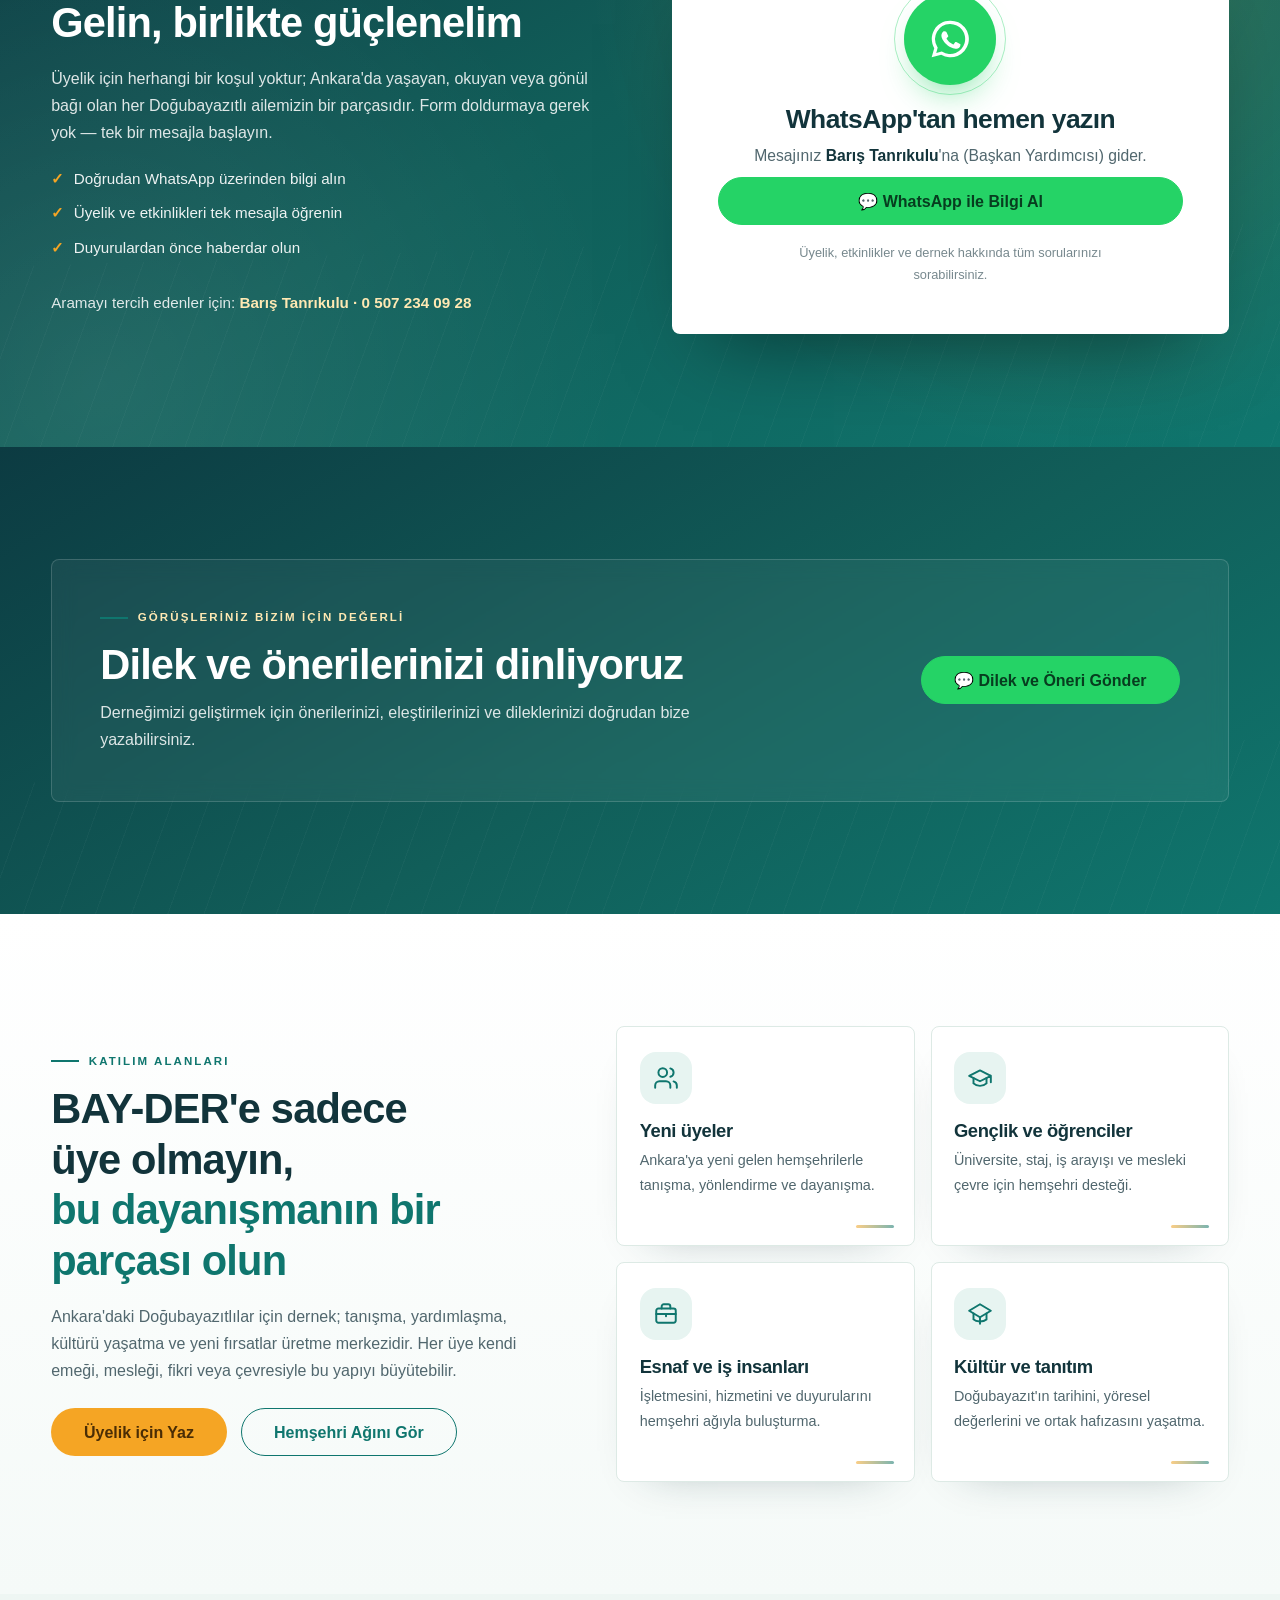
==== commit d233bec9: "Add donation account section with IBAN copy and QR code" ====
--- a/index.html
+++ b/index.html
@@ -47,7 +47,7 @@
   <meta name="theme-color" content="#0f766e">
   <link rel="preload" as="image" href="assets/img/hero-mobile.webp" media="(max-width:860px)" fetchpriority="high">
   <link rel="preload" as="image" href="assets/img/hero-desktop.webp" media="(min-width:861px)" fetchpriority="high">
-  <link rel="stylesheet" href="assets/css/style.css?v=20260922-original-style-2">
+  <link rel="stylesheet" href="assets/css/style.css?v=20260923-donation">
 
   <script type="application/ld+json">
   {
@@ -1052,7 +1052,7 @@
           </details>
           <details class="faq-item reveal">
             <summary>Bağış veya destekte bulunmak istiyorum.</summary>
-            <p>Yönetim kurulumuzla telefon ya da WhatsApp üzerinden iletişime geçebilirsiniz; her destek hemşehrilerimize ulaşıyor.</p>
+            <p><a href="#destek">Dernek hesap bilgilerimize</a> ulaşarak destekte bulunabilirsiniz. Sorularınız için yönetim kurulumuzla iletişime geçebilirsiniz.</p>
           </details>
           <details class="faq-item reveal">
             <summary>Ankara'daki Doğubayazıtlı esnaf ve iş insanları derneğe nasıl katkı sunabilir?</summary>
@@ -1062,6 +1062,33 @@
             <summary>Öğrenciler ve gençler BAY-DER'den nasıl faydalanır?</summary>
             <p>Ankara'da okuyan veya çalışan gençler; tanışma, mentorluk, etkinlik duyuruları, staj ve iş ağı gibi konularda dernekle iletişime geçebilir.</p>
           </details>
+        </div>
+      </div>
+    </section>
+
+    <!-- Dernek hesap bilgileri -->
+    <section class="donation section" id="destek" aria-labelledby="donation-title">
+      <div class="container donation-layout">
+        <div class="donation-copy">
+          <p class="eyebrow">Birlikte daha güçlüyüz</p>
+          <h2 id="donation-title">Dayanışmaya siz de<br>destek olun.</h2>
+          <p>Derneğimize destek olmak için aşağıdaki hesap bilgilerini kullanabilirsiniz.</p>
+        </div>
+        <div class="donation-account">
+          <div class="donation-details">
+            <p class="donation-label">Hesap sahibi</p>
+            <p class="donation-owner">ANKARA DOĞUBAYAZITLILAR KÜLTÜR VE DAYANIŞMA DERNEĞİ</p>
+            <label class="donation-label" for="donation-iban">IBAN</label>
+            <input id="donation-iban" class="donation-iban" type="text" value="TR94 0001 0021 5098 3859 4250 01" readonly spellcheck="false" aria-describedby="donation-status">
+            <button class="btn btn-solid donation-copy-btn" id="copy-iban" type="button" hidden>IBAN’ı kopyala <span aria-hidden="true">↗</span></button>
+            <p class="donation-status" id="donation-status" role="status" aria-live="polite"></p>
+          </div>
+          <figure class="donation-qr">
+            <img src="assets/img/bagis-iban-qr.svg" width="180" height="180" loading="lazy" alt="Dernek IBAN bilgisini içeren QR kod">
+            <figcaption>IBAN için okutun</figcaption>
+            <a href="assets/img/bagis-iban-qr.svg" download="BAY-DER-IBAN-QR.svg">QR kodu indir</a>
+          </figure>
+          <p class="donation-note">QR kod yalnızca IBAN bilgisini içerir. Havale/EFT yaparken alıcı adını kontrol edin.</p>
         </div>
       </div>
     </section>
@@ -1093,6 +1120,7 @@
         <a href="#uyelik">Üyelik</a>
         <a href="#katilim">Katılım Alanları</a>
         <a href="#is-agi">Hemşehri Ağı</a>
+        <a href="#destek">Bağış ve Destek</a>
       </nav>
 
       <div class="footer-contact">
@@ -1177,6 +1205,6 @@
     </a>
   </nav>
 
-  <script src="assets/js/main.js?v=20260922-refine" defer></script>
+  <script src="assets/js/main.js?v=20260923-donation" defer></script>
 </body>
 </html>
--- a/assets/css/style.css
+++ b/assets/css/style.css
@@ -4928,3 +4928,31 @@
 @media (min-width:921px){
   .site-header:not(.scrolled){background:rgba(9,35,43,.96)}
 }
+
+/* Dernek hesabı — bilgiye hızlı erişim, mobilde tek sütun. */
+.donation{background:#eef4f1}
+.donation-layout{display:grid;grid-template-columns:.8fr 1.2fr;gap:clamp(24px,5vw,72px);align-items:center}
+.donation-copy h2{font-size:clamp(2rem,4vw,3rem);line-height:1.15;margin:12px 0 20px}
+.donation-copy>p:last-child{max-width:36ch;color:#496268;line-height:1.75}
+.donation-account{display:grid;grid-template-columns:minmax(0,1fr) 156px;gap:24px;padding:clamp(20px,3vw,36px);background:#fff;border:1px solid #dce6e1;border-radius:24px;box-shadow:0 16px 48px -30px rgba(10,43,44,.25)}
+.donation-details{min-width:0}
+.donation-label{display:block;font-size:.7rem;font-weight:700;letter-spacing:.12em;text-transform:uppercase;color:#526b68;margin:0 0 8px}
+.donation-owner{font-size:.9rem;font-weight:750;line-height:1.6;margin:0 0 22px;color:#12393e}
+.donation-iban{display:block;width:100%;min-width:0;min-height:48px;padding:10px 0;margin:0 0 16px;border:0;border-bottom:1px solid #dce6e1;border-radius:0;background:transparent;color:#12393e;font-family:inherit;font-size:clamp(.68rem,2.7vw,.9rem);font-weight:700;letter-spacing:0}
+.donation-iban:focus-visible{outline:2px solid #0f766e;outline-offset:4px}
+.donation-copy-btn{min-height:48px;gap:18px;border-radius:999px}
+.donation-copy-btn[hidden]{display:none}
+.donation-status{min-height:1.5em;margin-top:8px;font-size:.8rem;color:#0f766e}
+.donation-qr{margin:0;text-align:center;align-self:center}
+.donation-qr img{display:block;width:100%;height:auto;background:#fff;aspect-ratio:1}
+.donation-qr figcaption{font-size:.75rem;color:#526b68;margin:8px 0}
+.donation-qr a{font-size:.75rem;color:#0f766e;text-decoration:underline;text-underline-offset:3px}
+.donation-note{grid-column:1/-1;font-size:.75rem;color:#526b68;line-height:1.6;margin:0}
+@media(max-width:920px){.donation-layout{grid-template-columns:1fr}.donation-copy h2 br{display:none}}
+@media(max-width:540px){
+ .donation-account{grid-template-columns:minmax(0,1fr);gap:16px;border-radius:20px}
+ .donation-copy-btn{width:100%;justify-content:center}
+ .donation-qr{width:156px;justify-self:center}
+ .donation-note{text-align:center}
+ .donation-iban{font-size:clamp(.75rem,3.2vw,1rem)}
+}
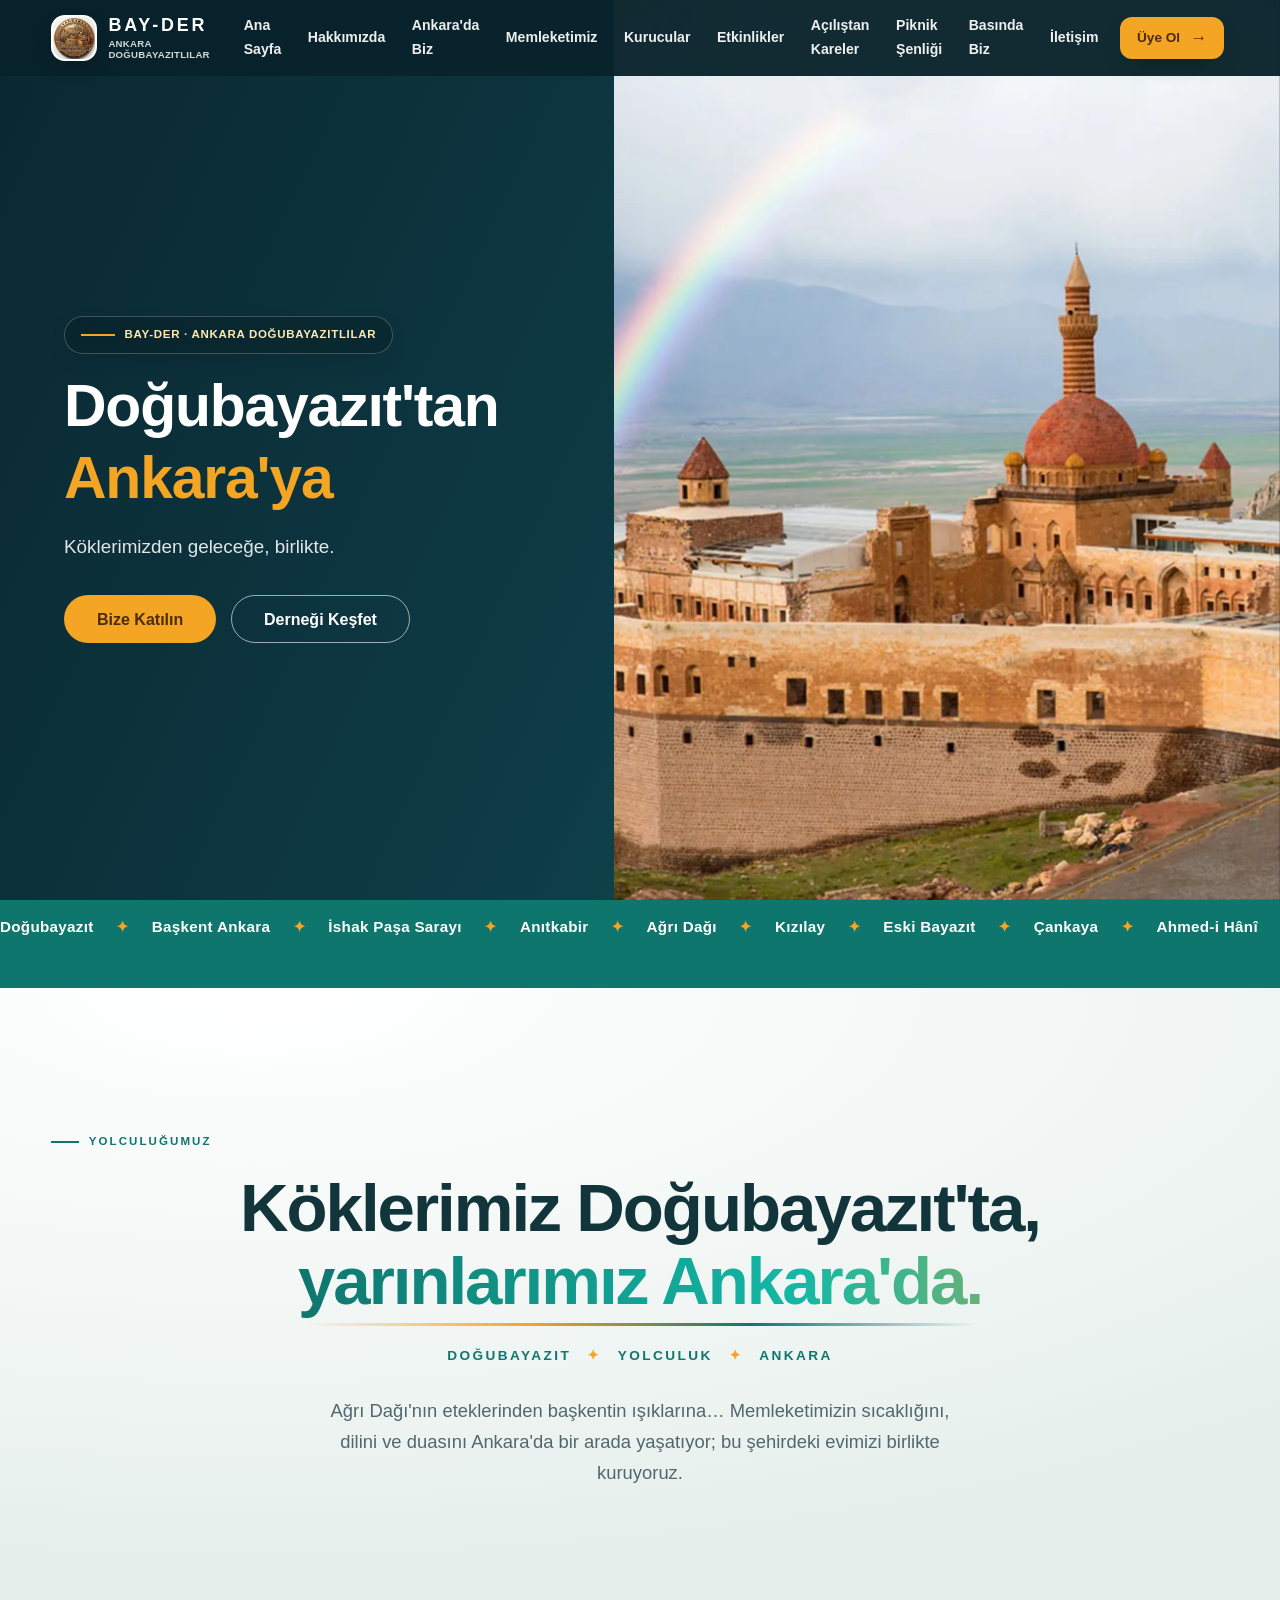
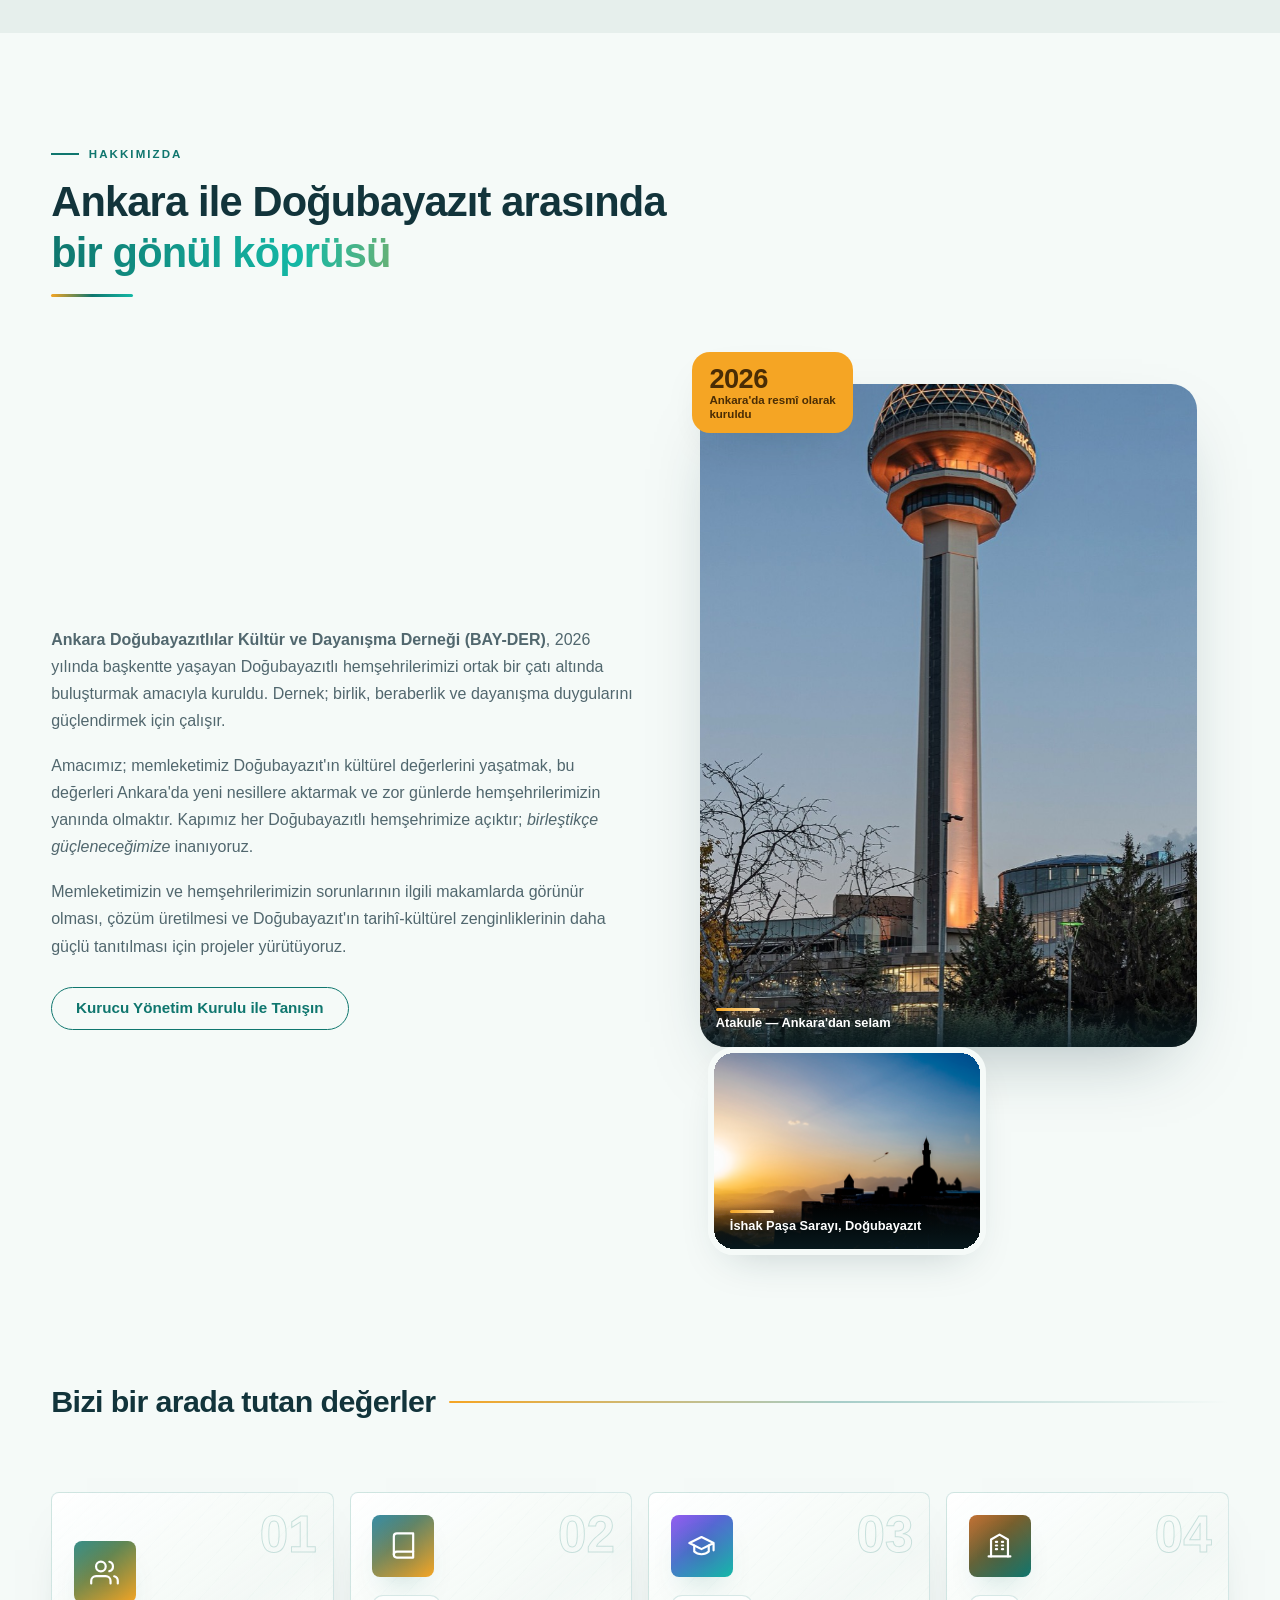
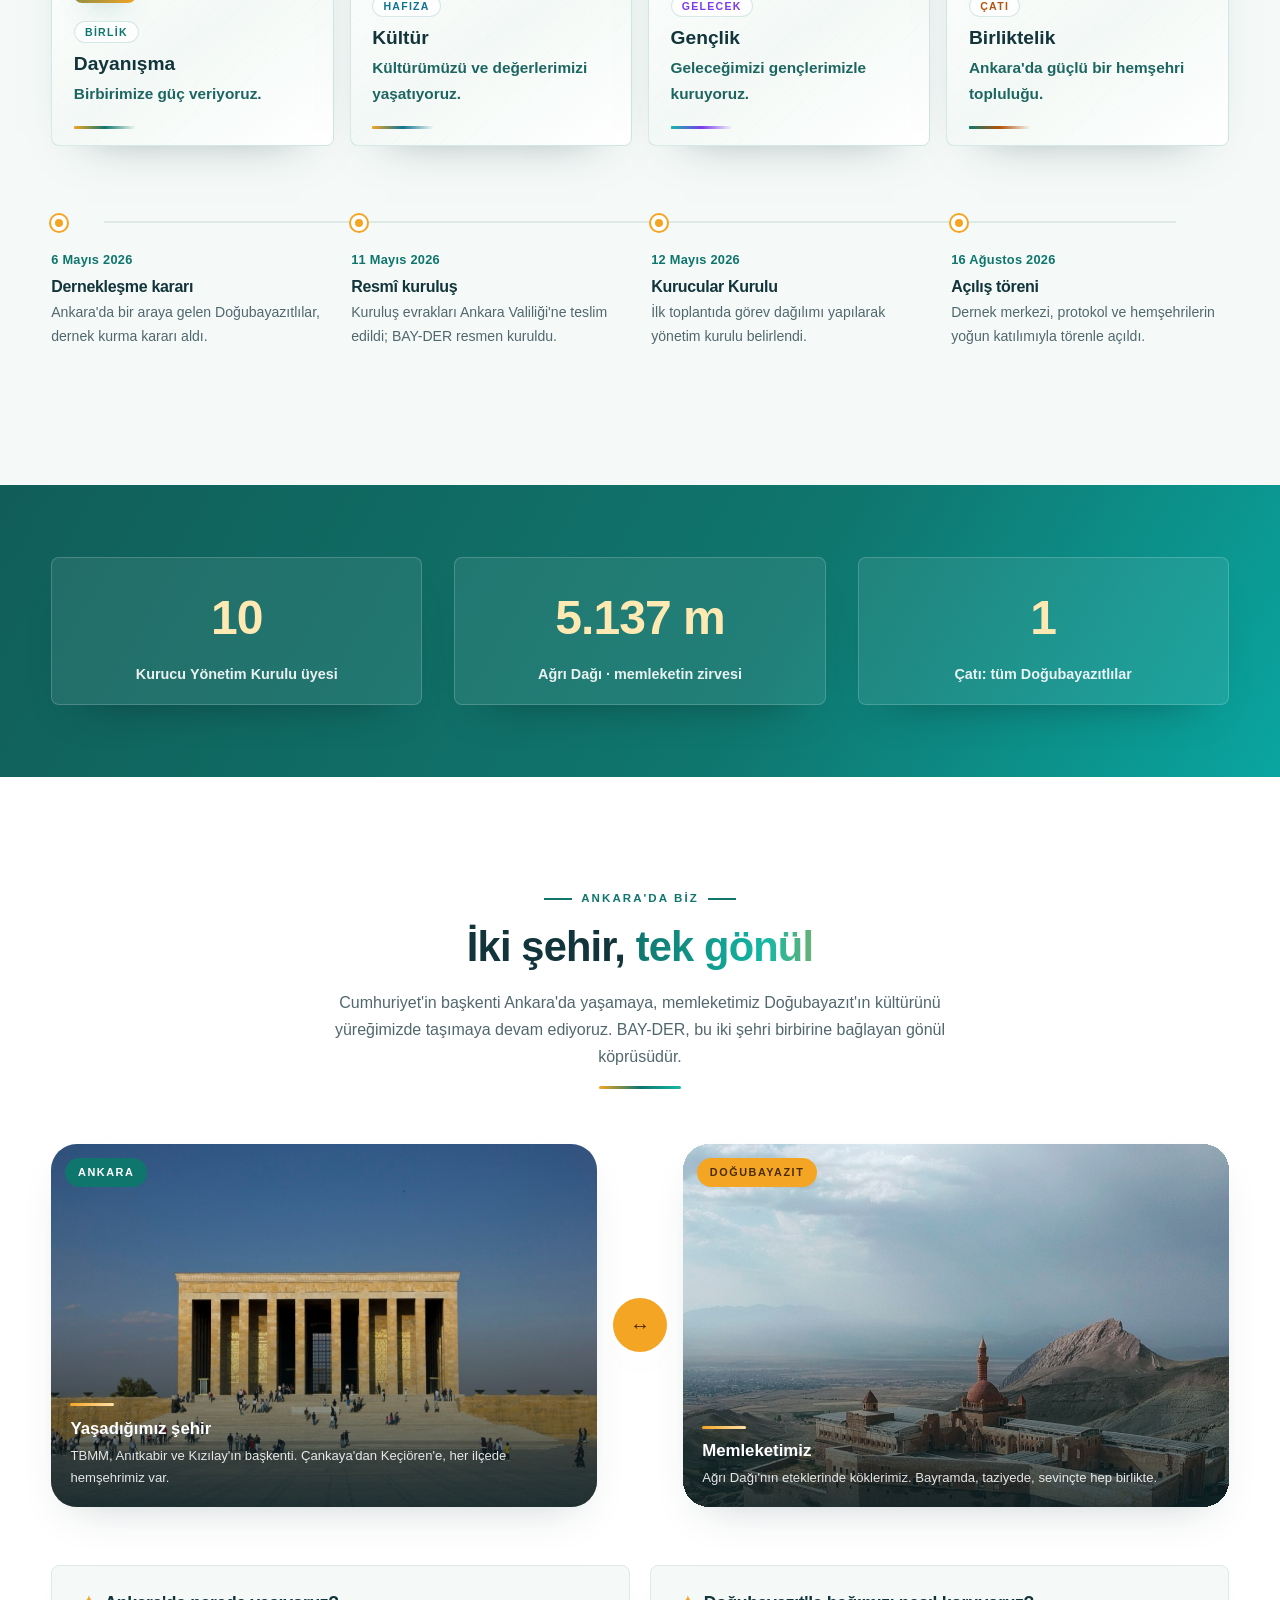
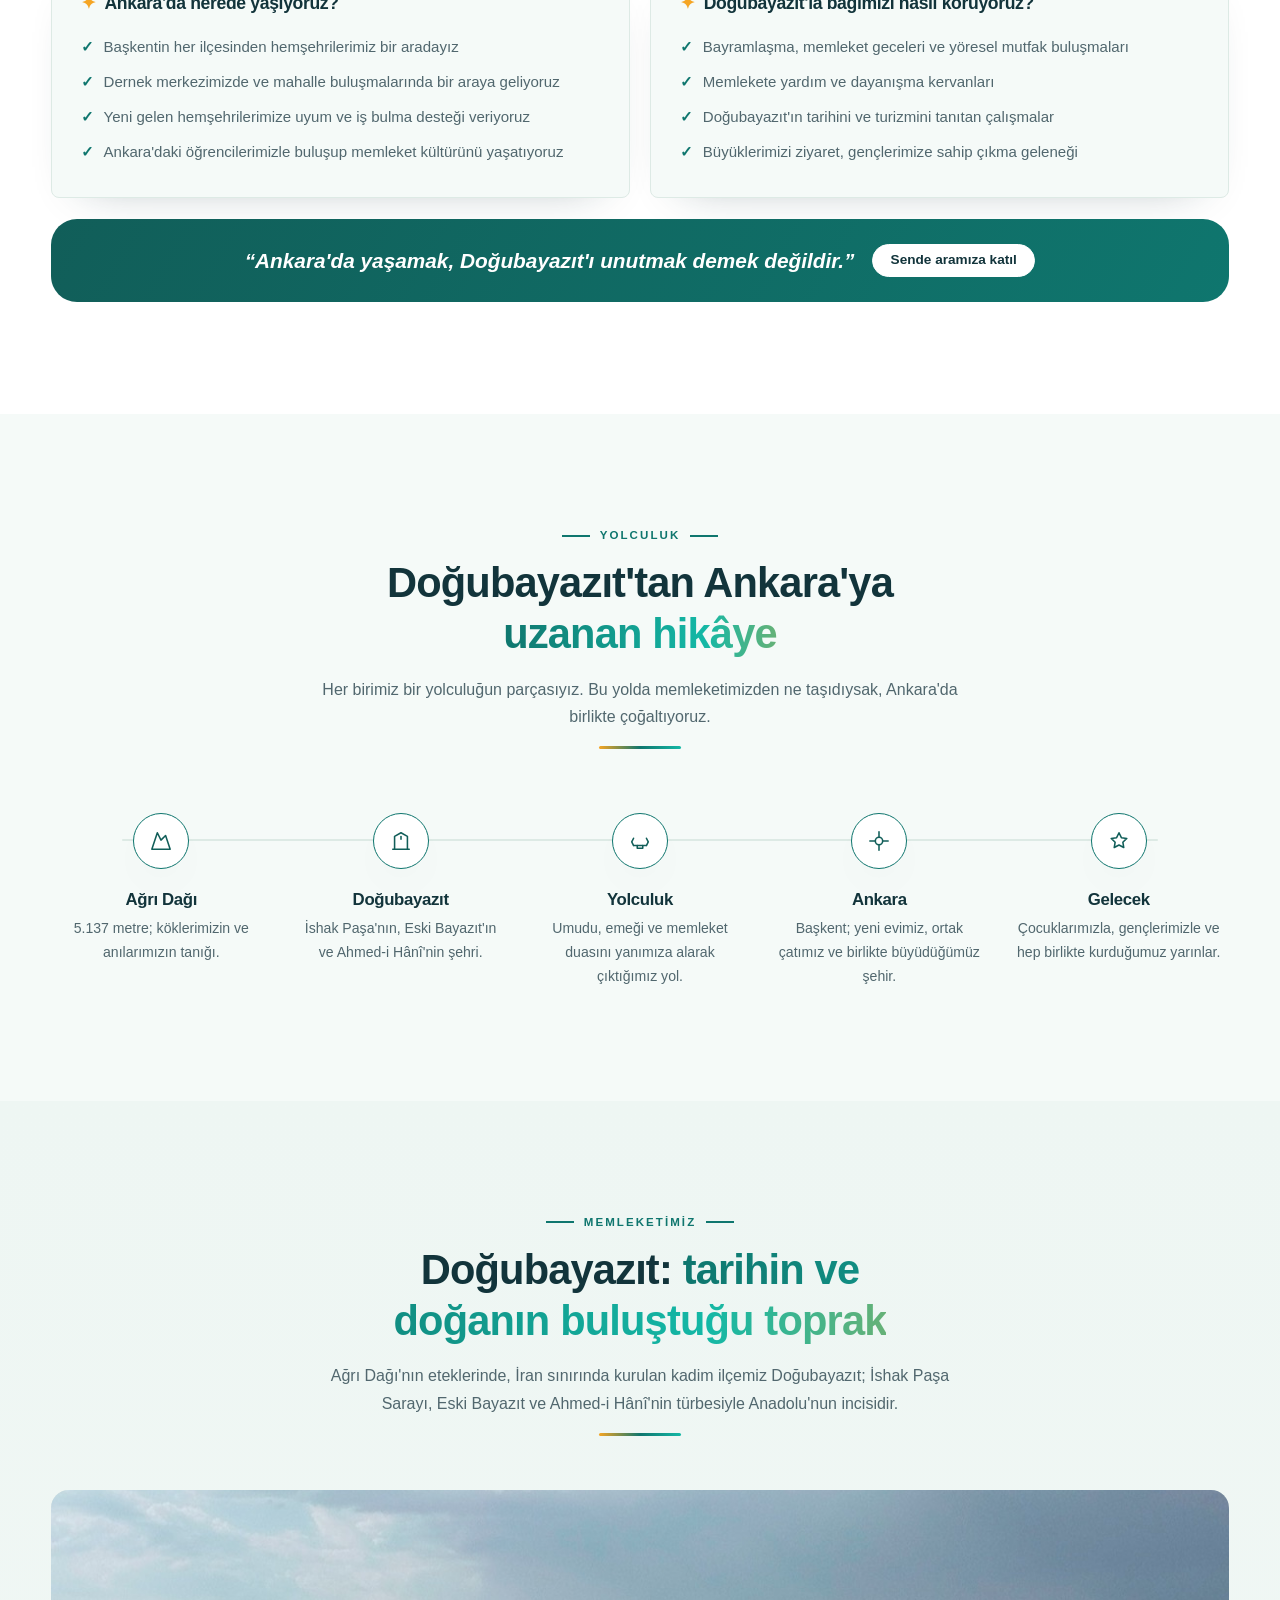
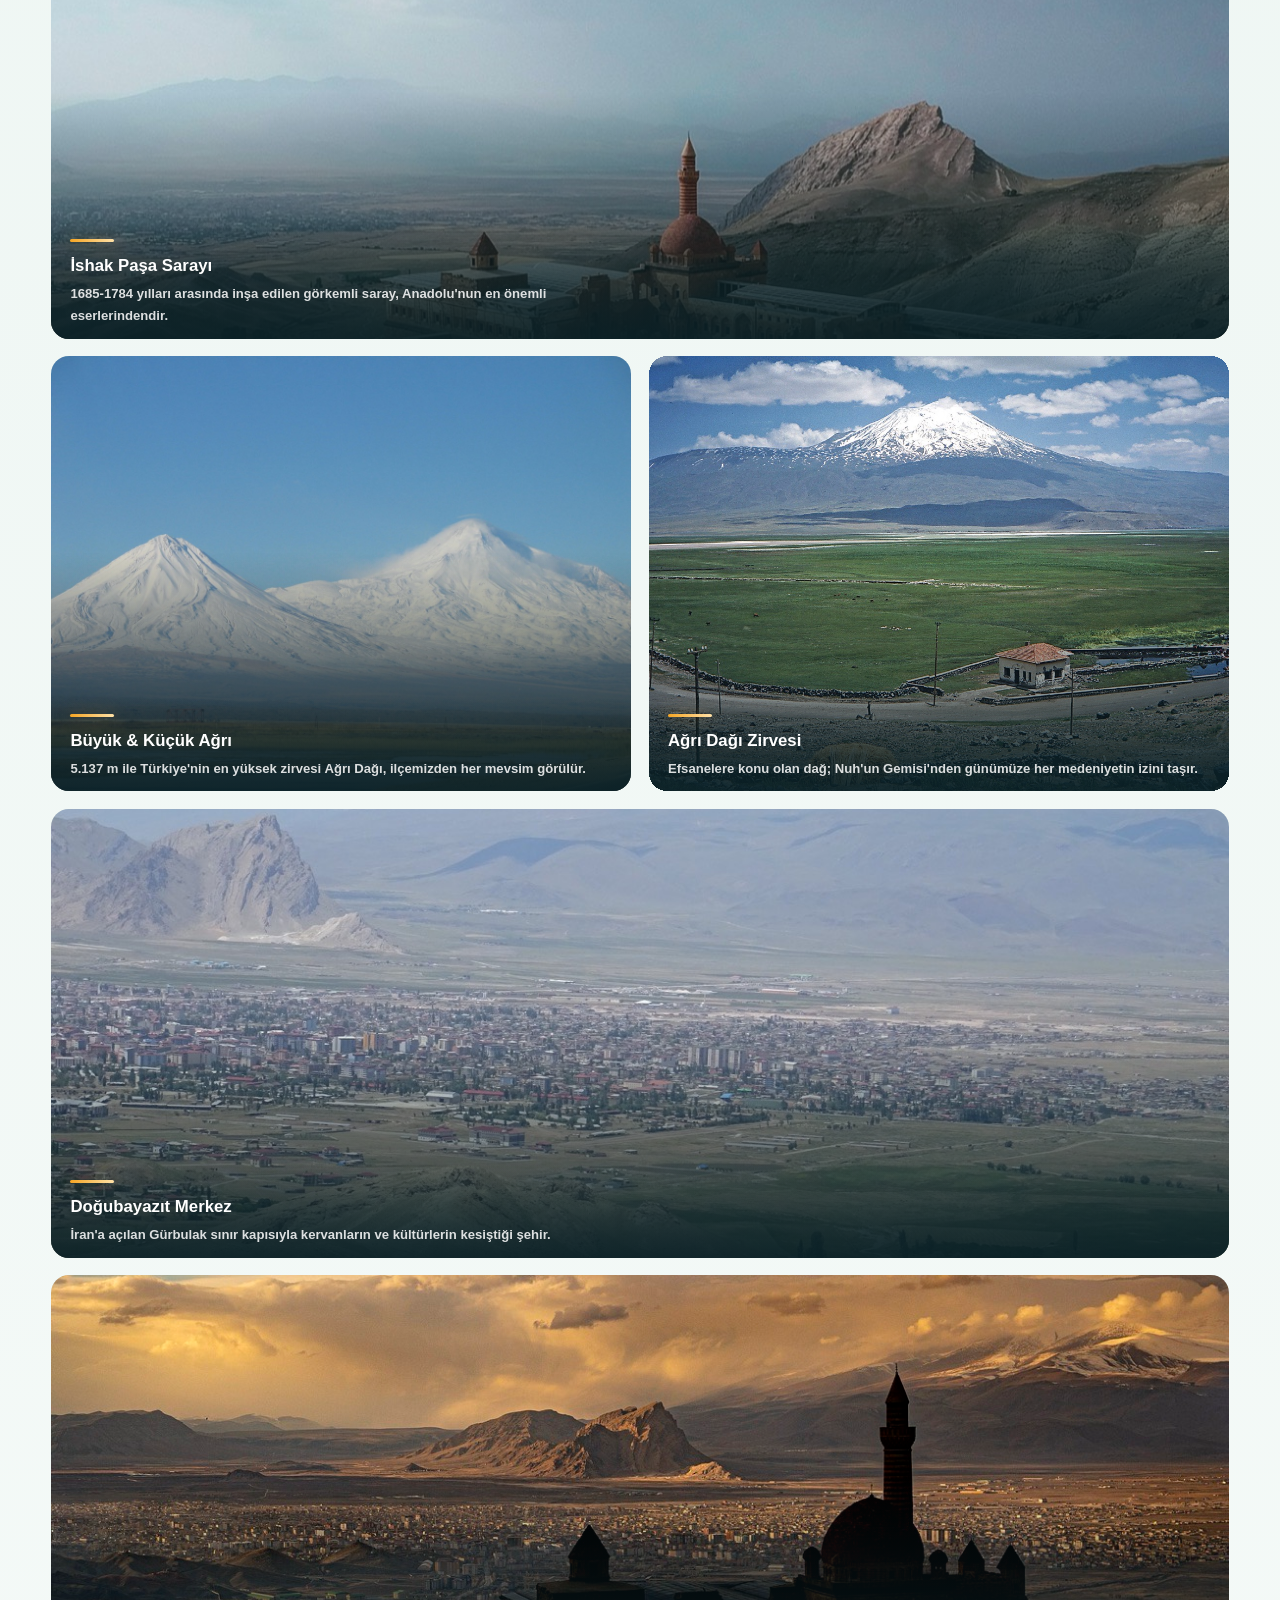
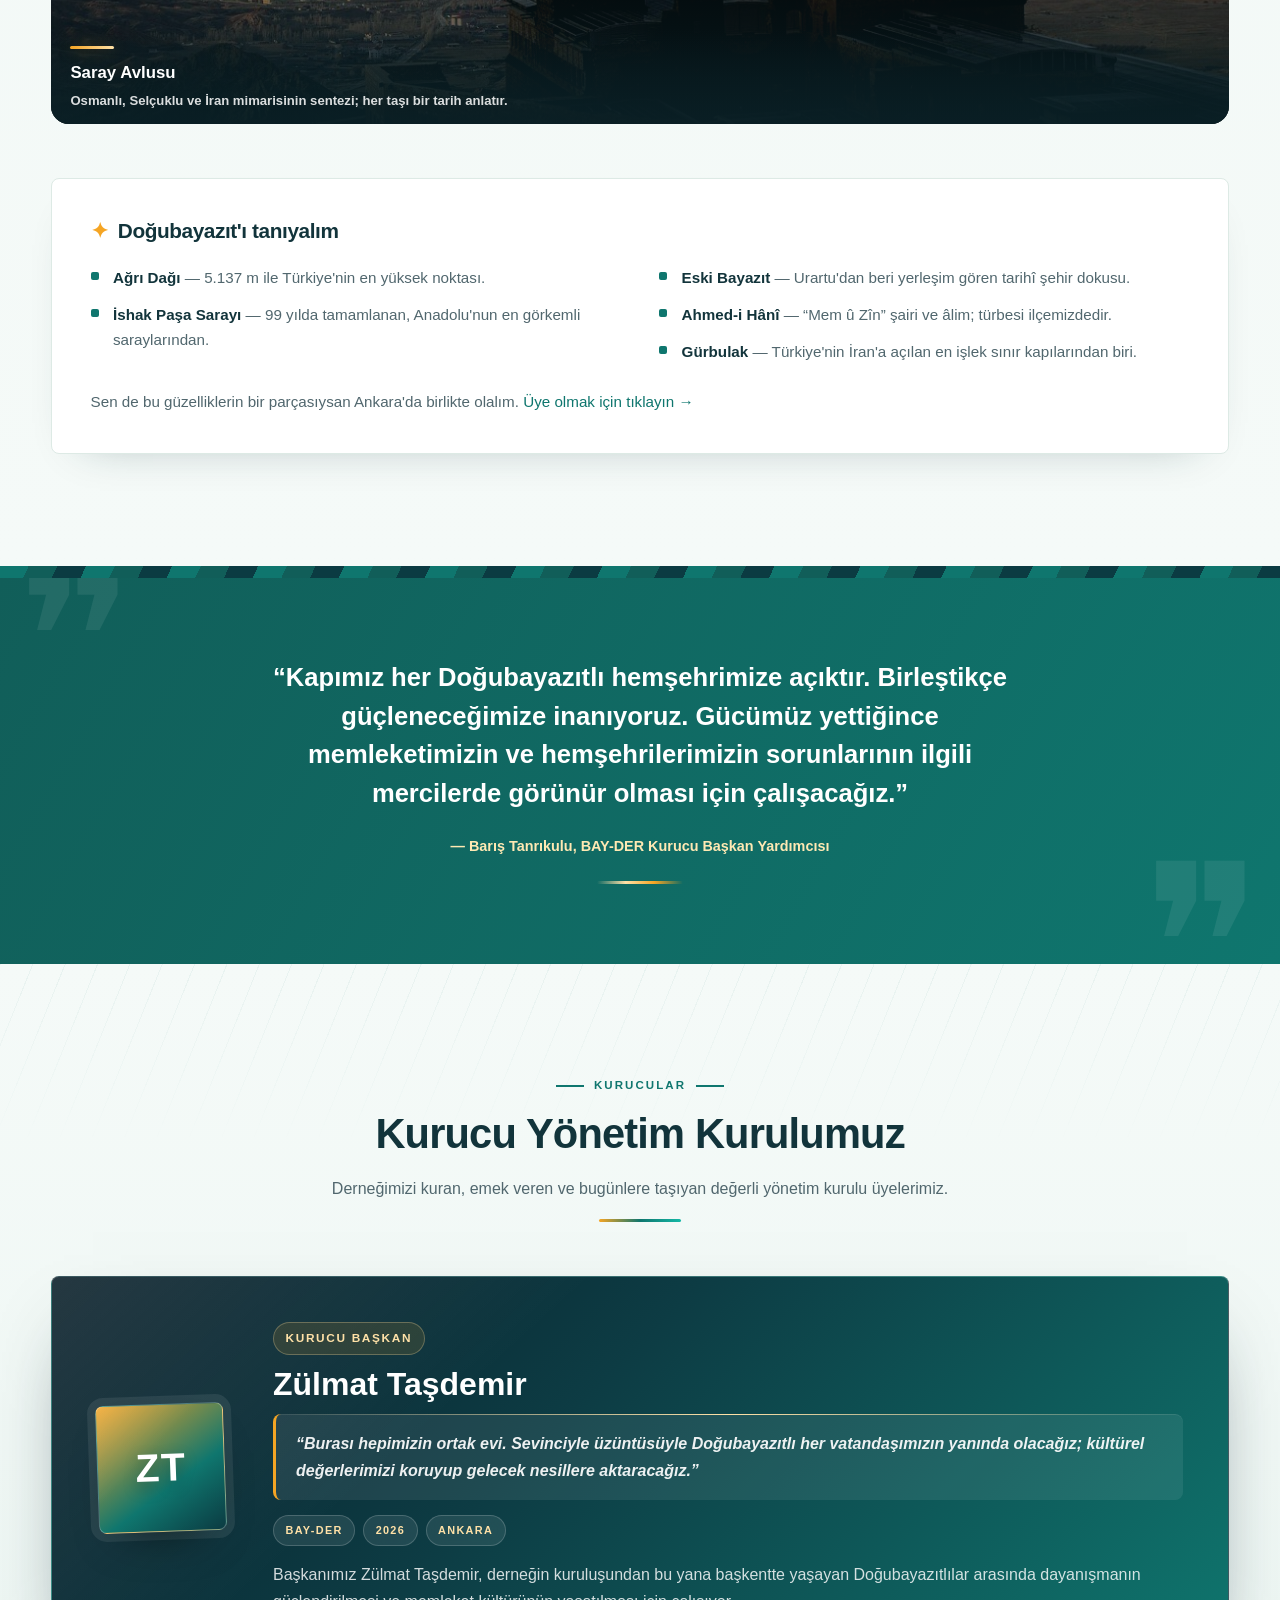
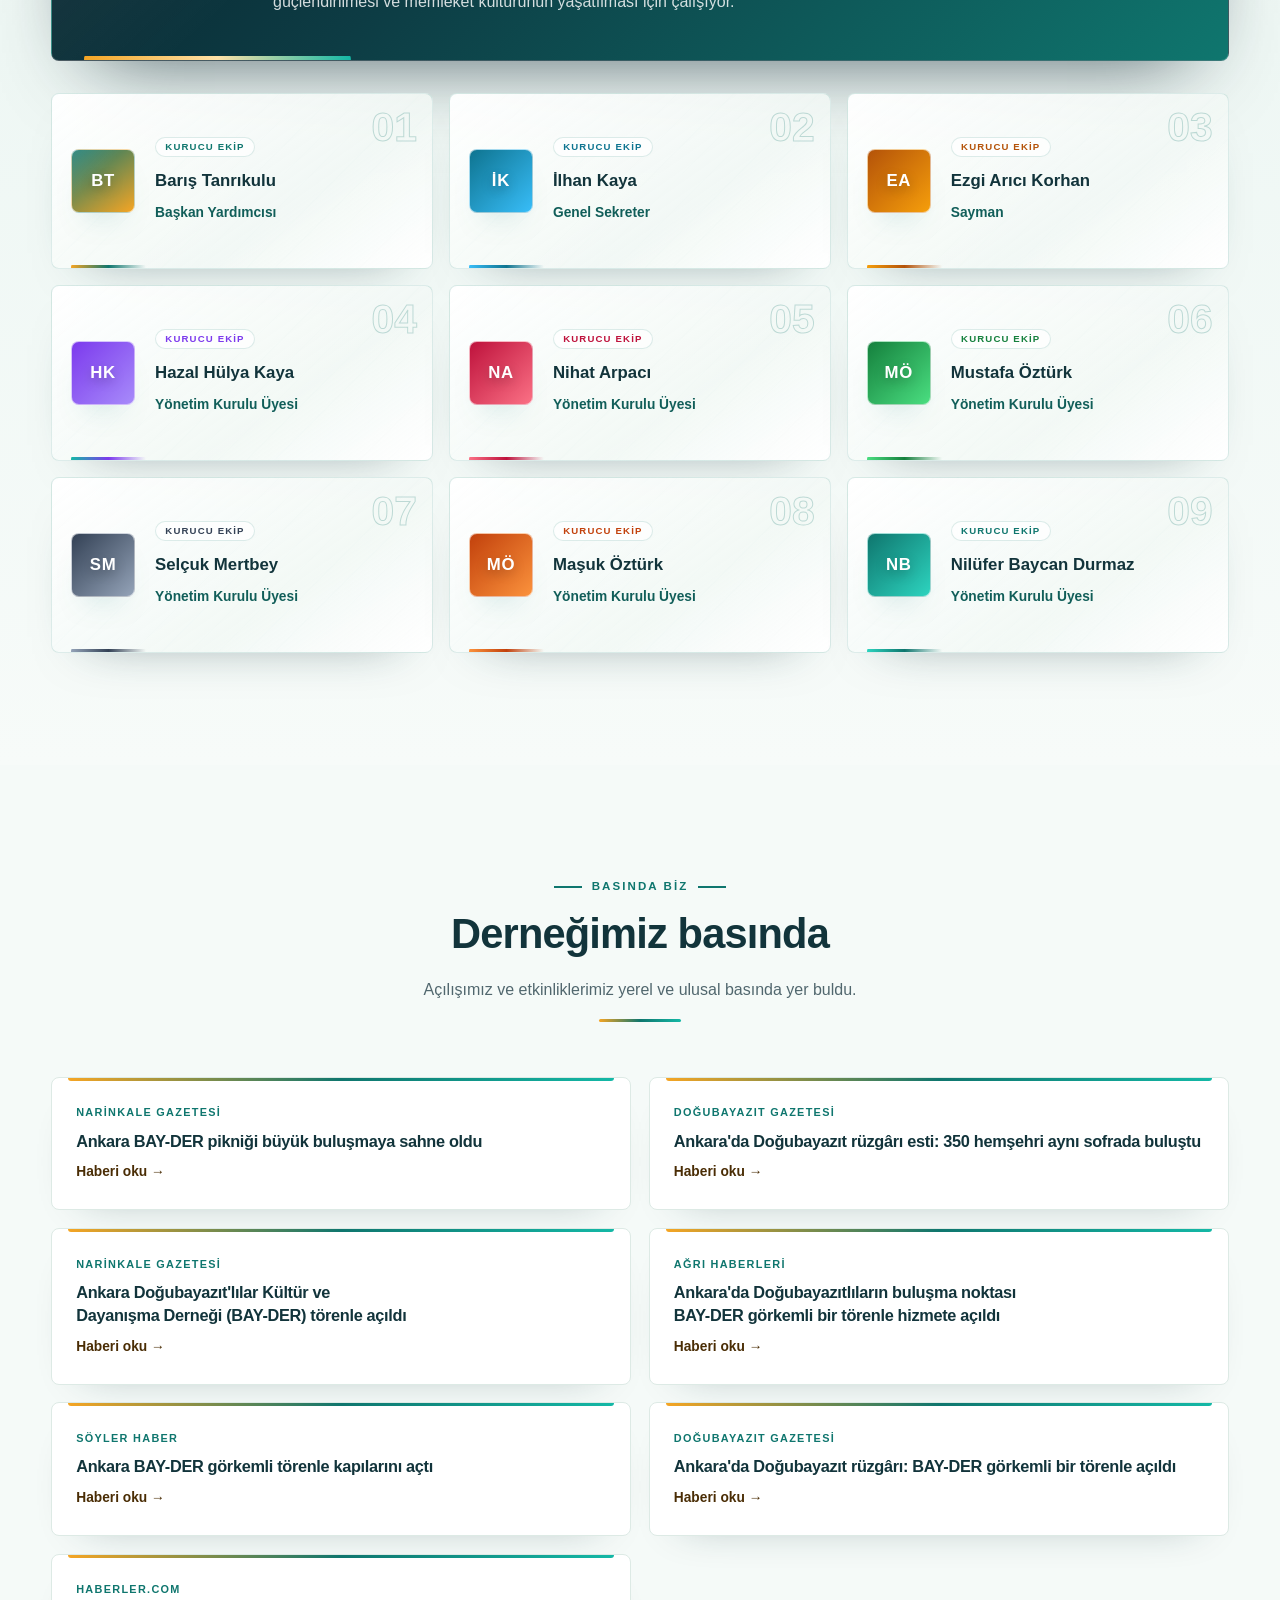
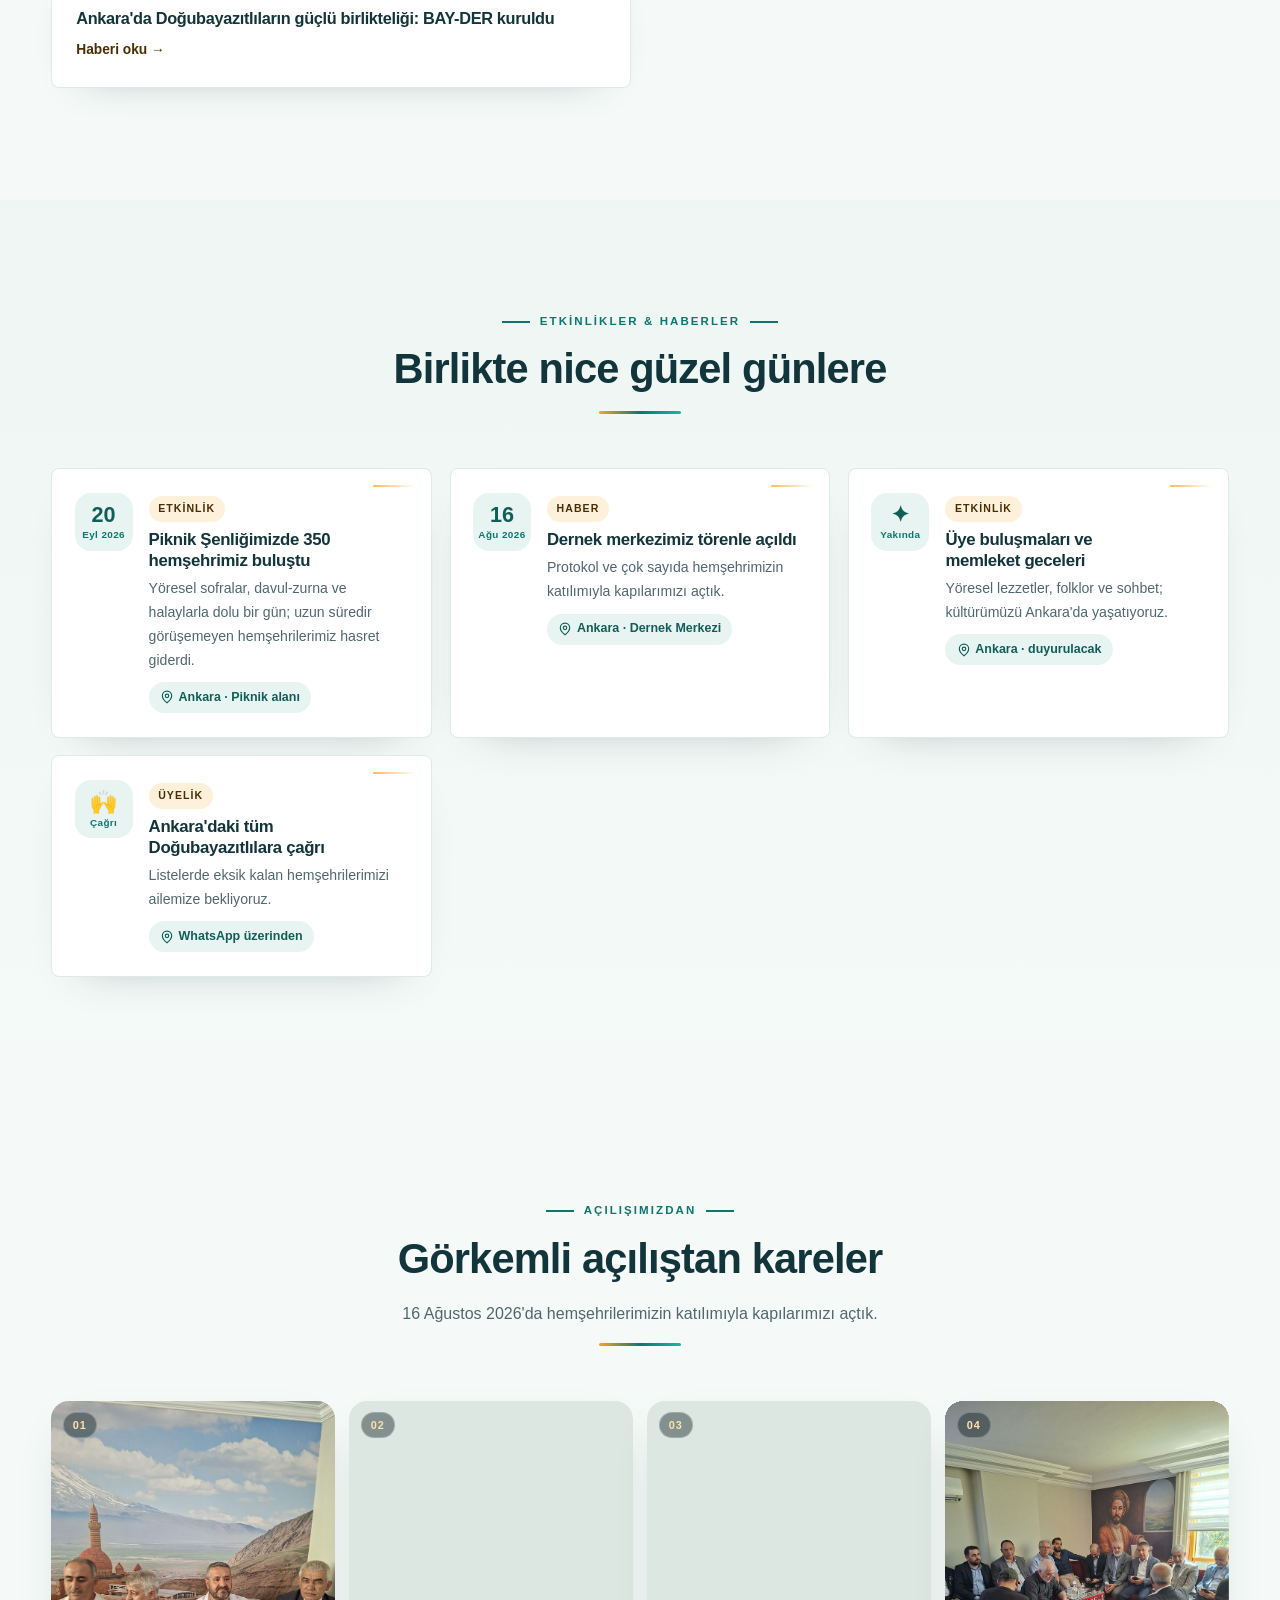
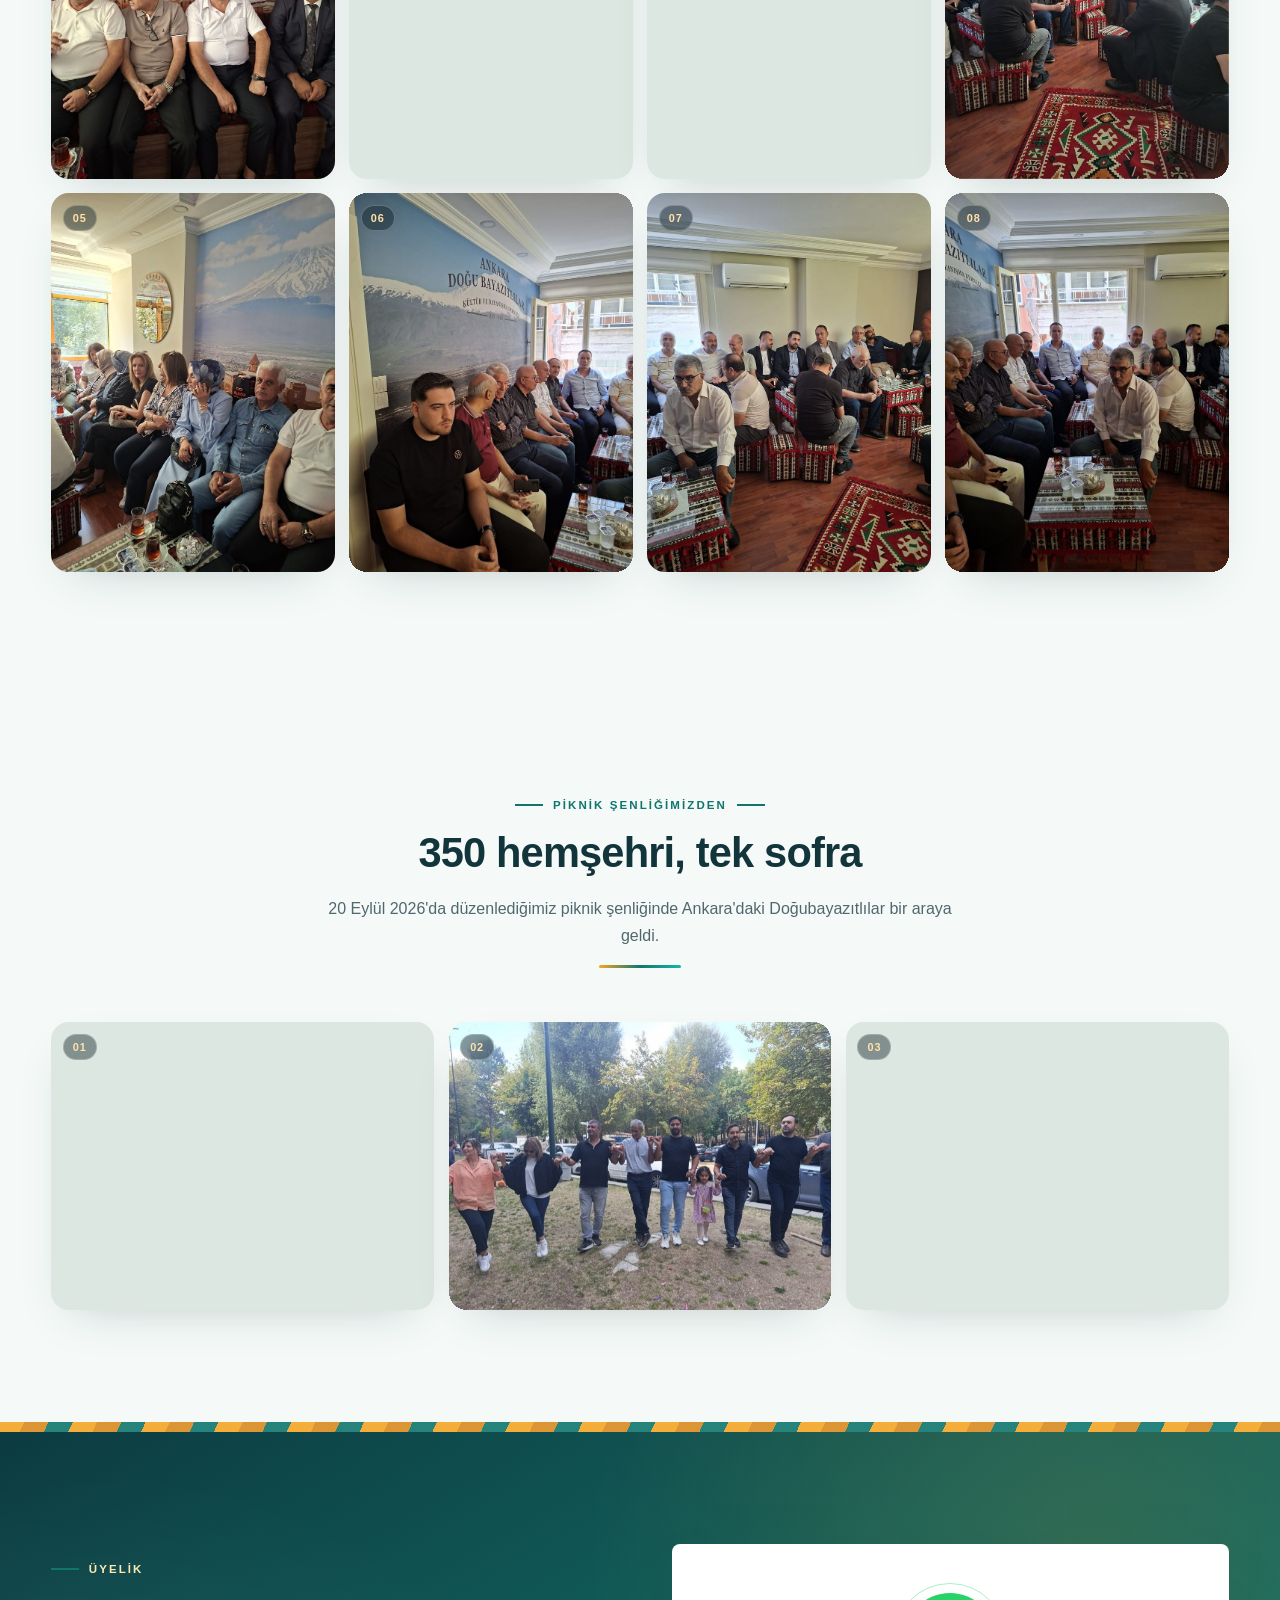
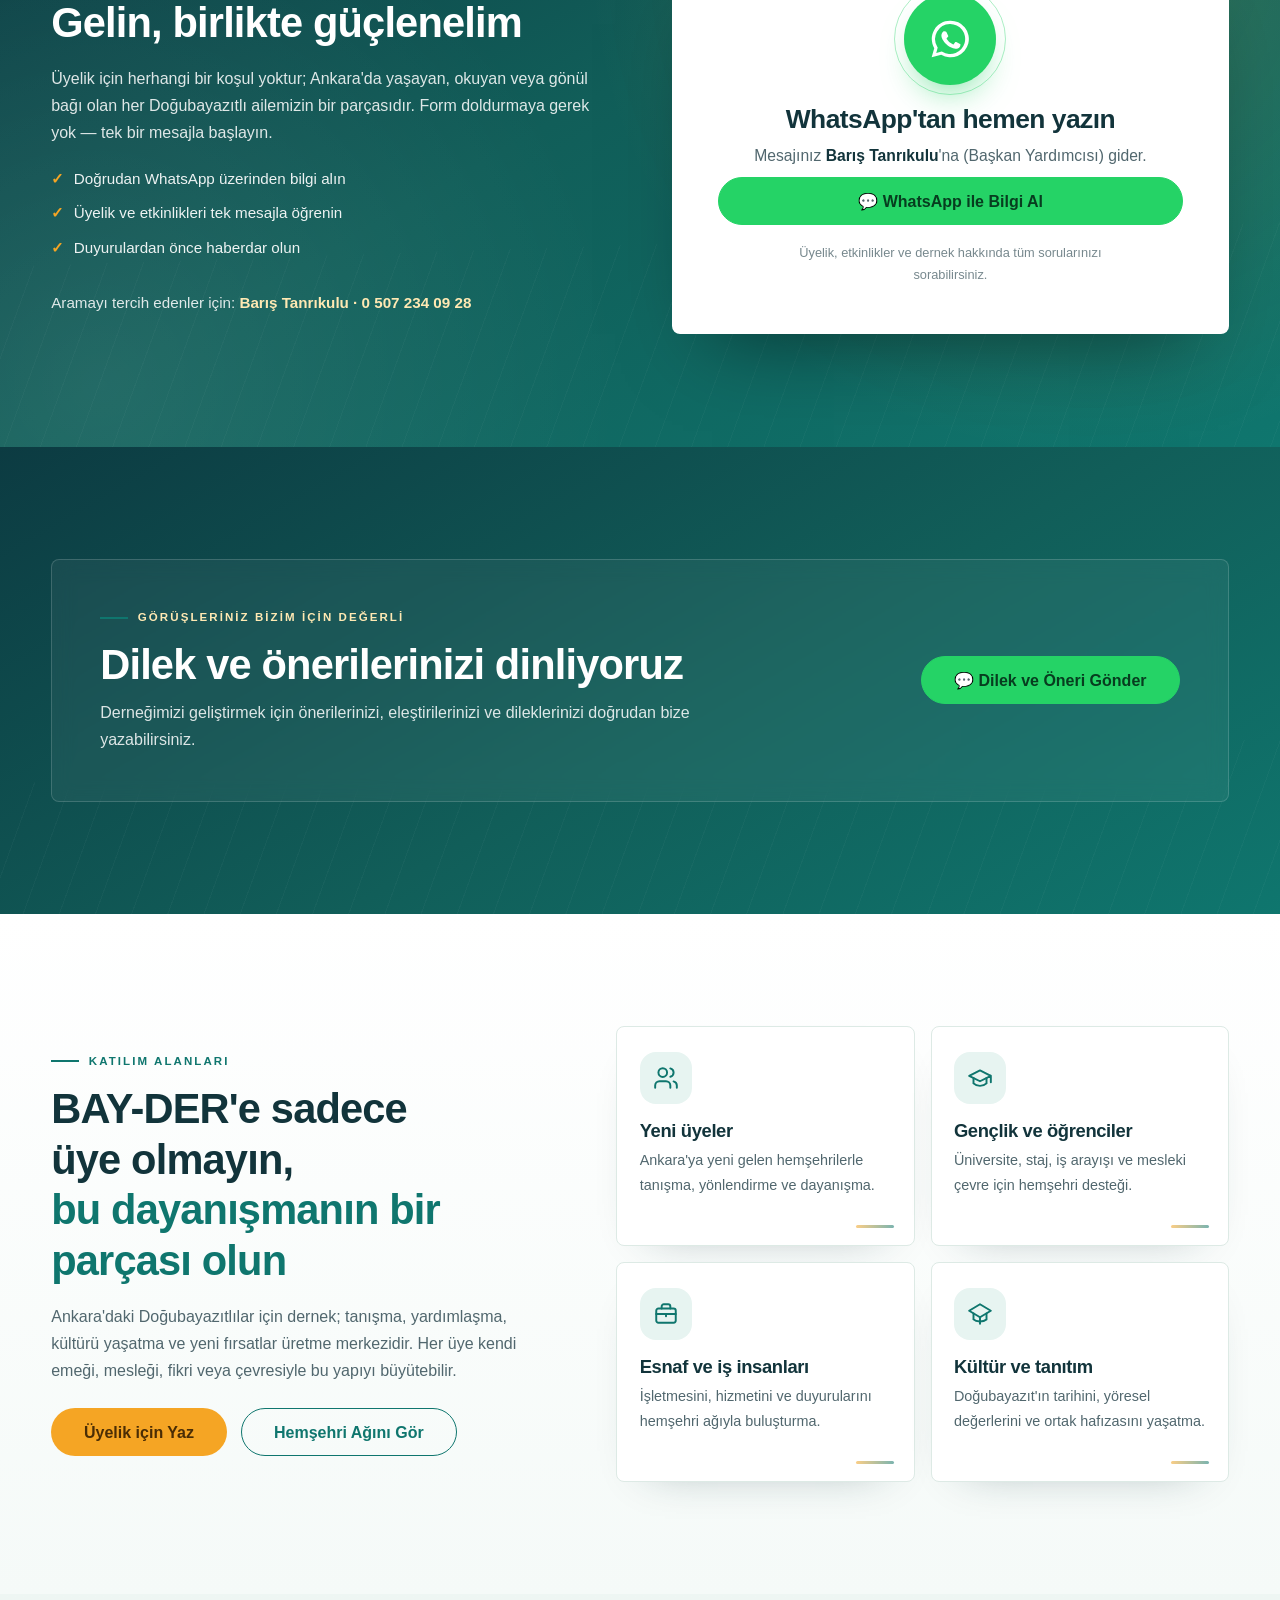
==== commit 7a397335: "Add standalone donation card page" ====
--- a/index.html
+++ b/index.html
@@ -1205,6 +1205,7 @@
     </a>
   </nav>
 
-  <script src="assets/js/main.js?v=20260923-donation" defer></script>
+  <script src="assets/js/main.js?v=20260923-donation-page" defer></script>
+  <script src="assets/js/donation.js" defer></script>
 </body>
 </html>
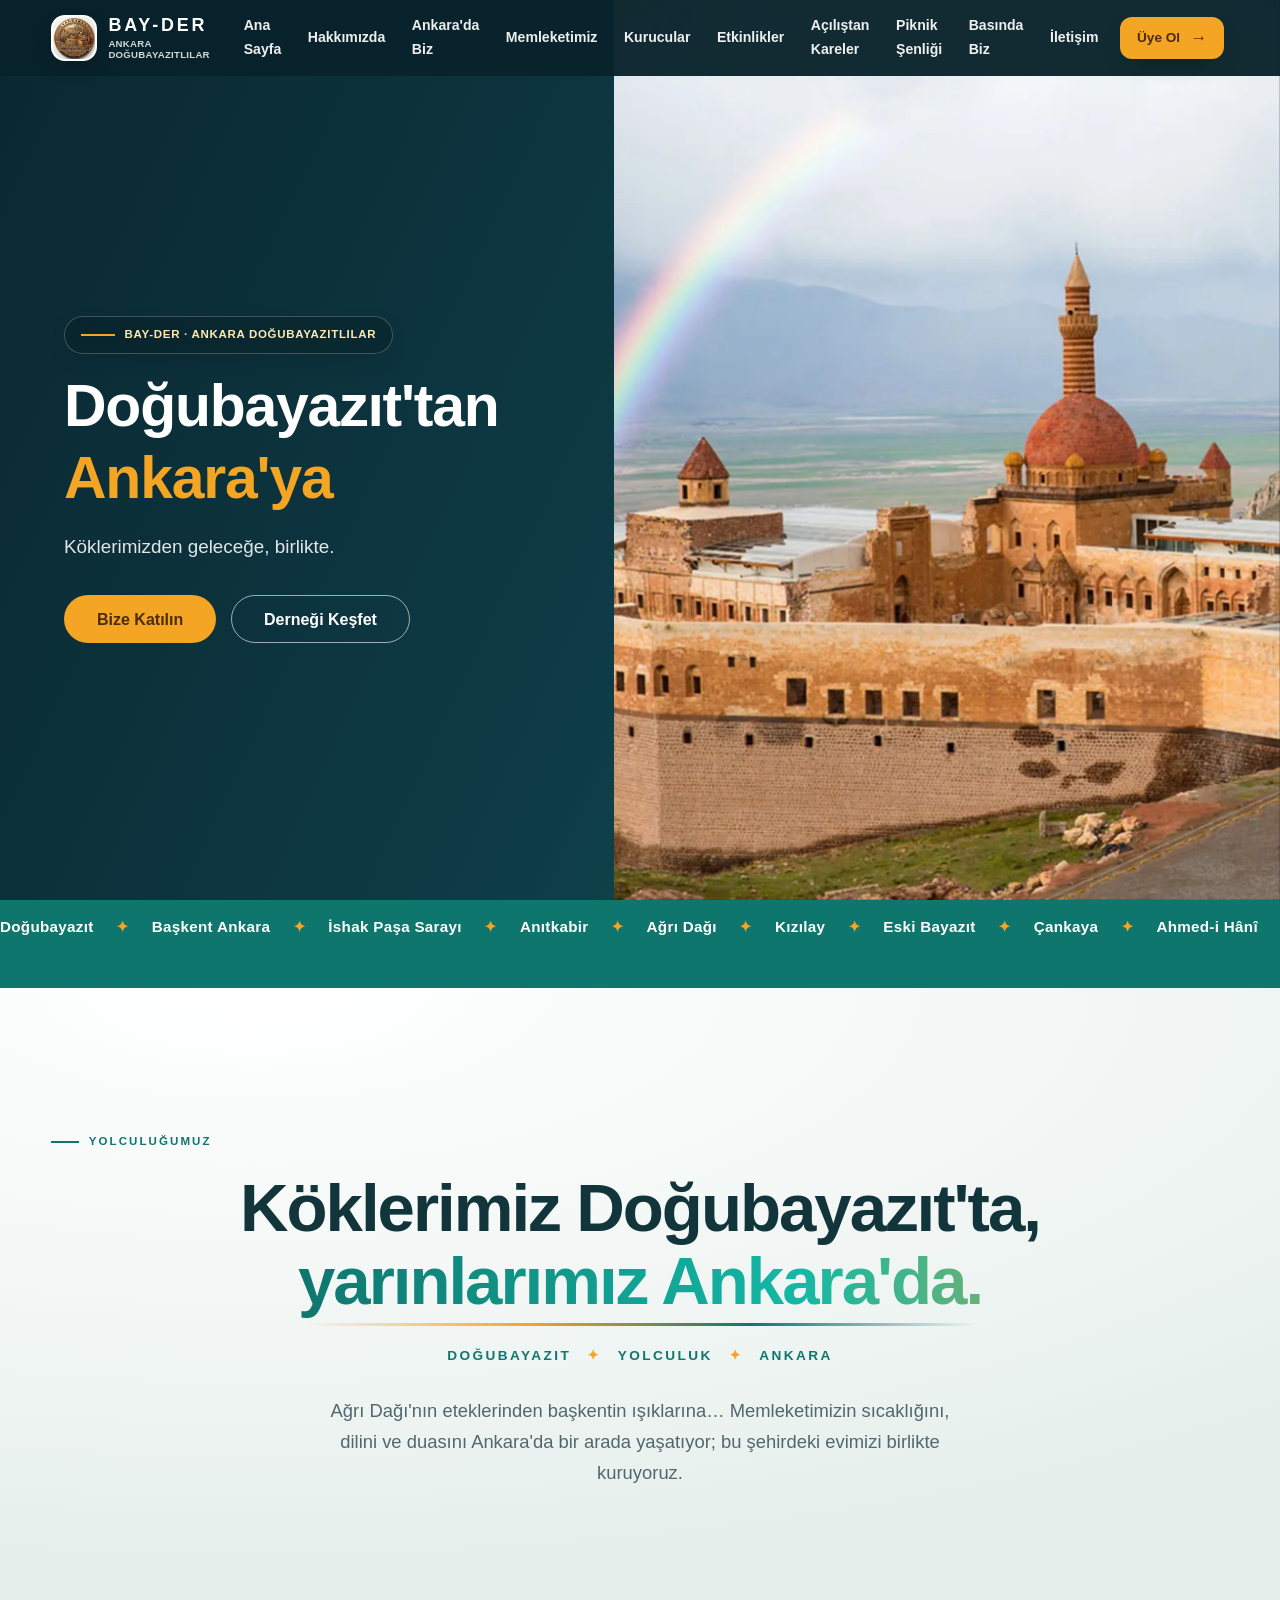
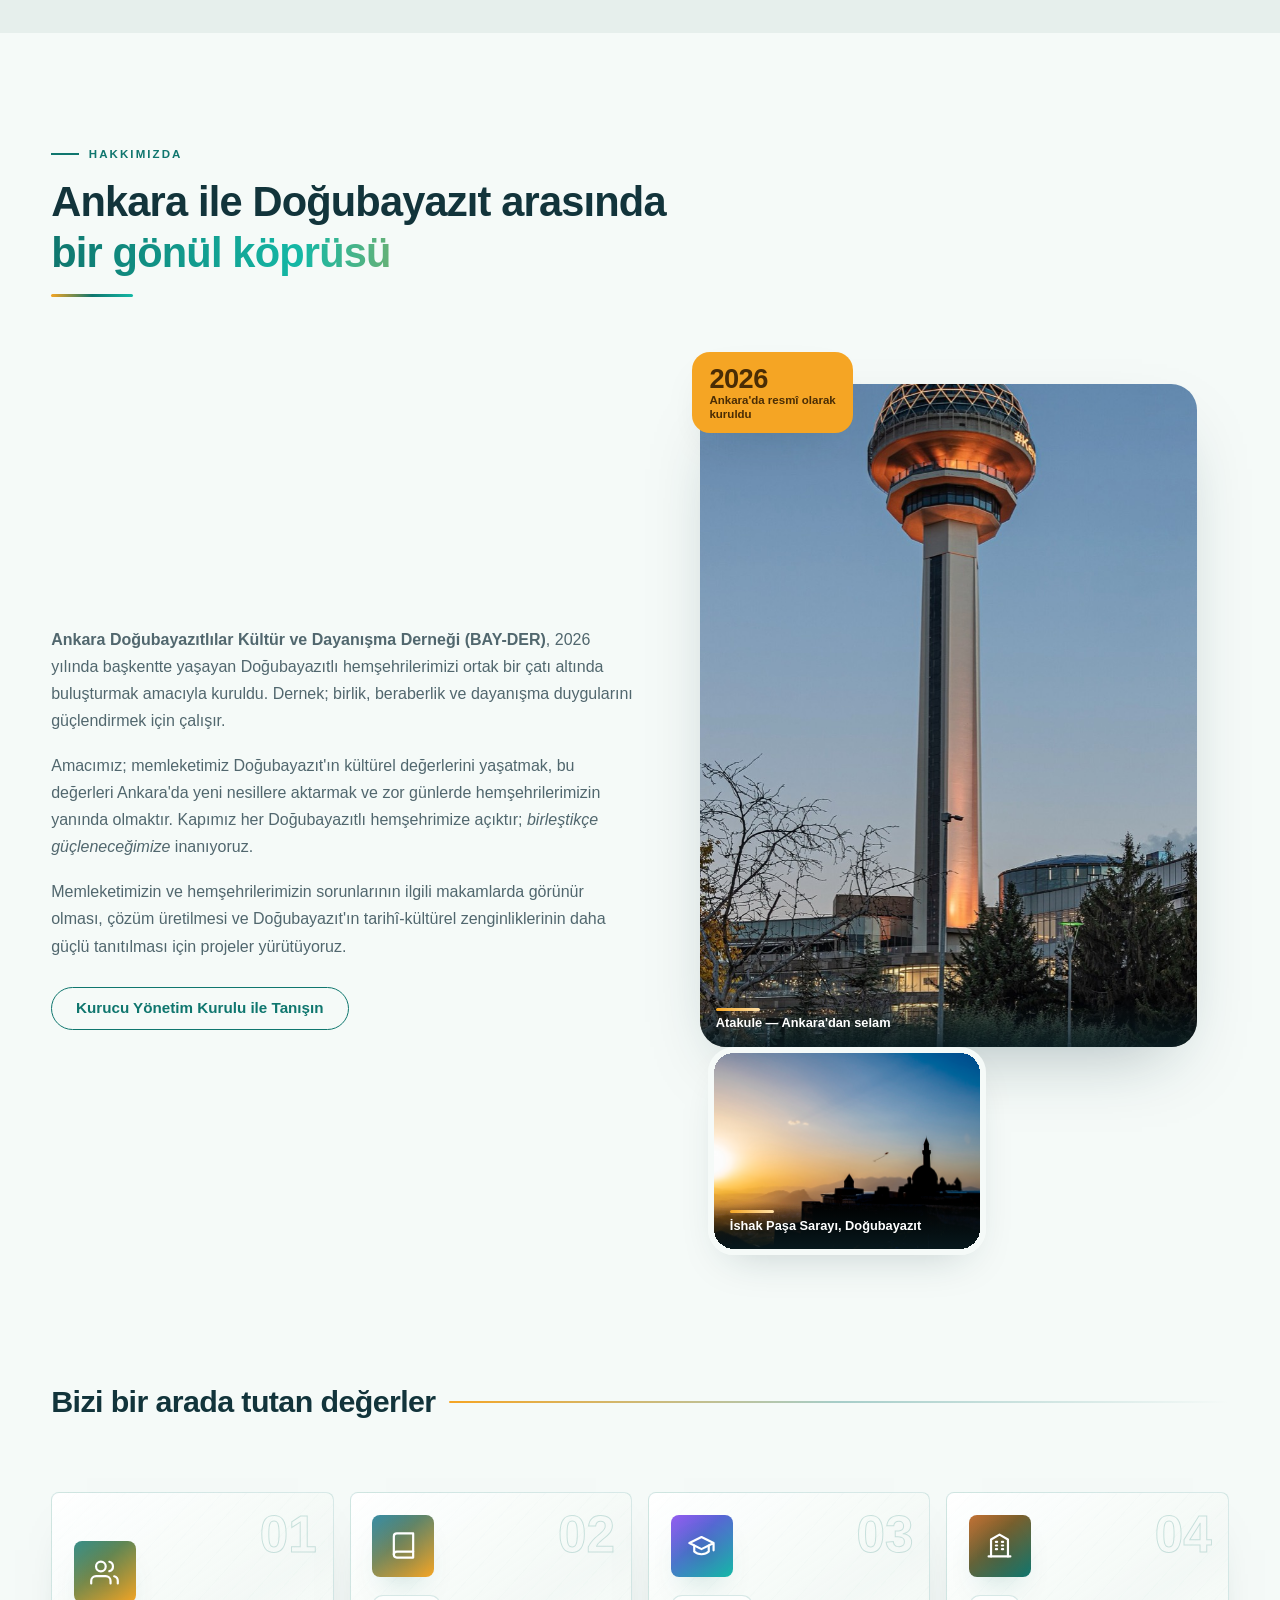
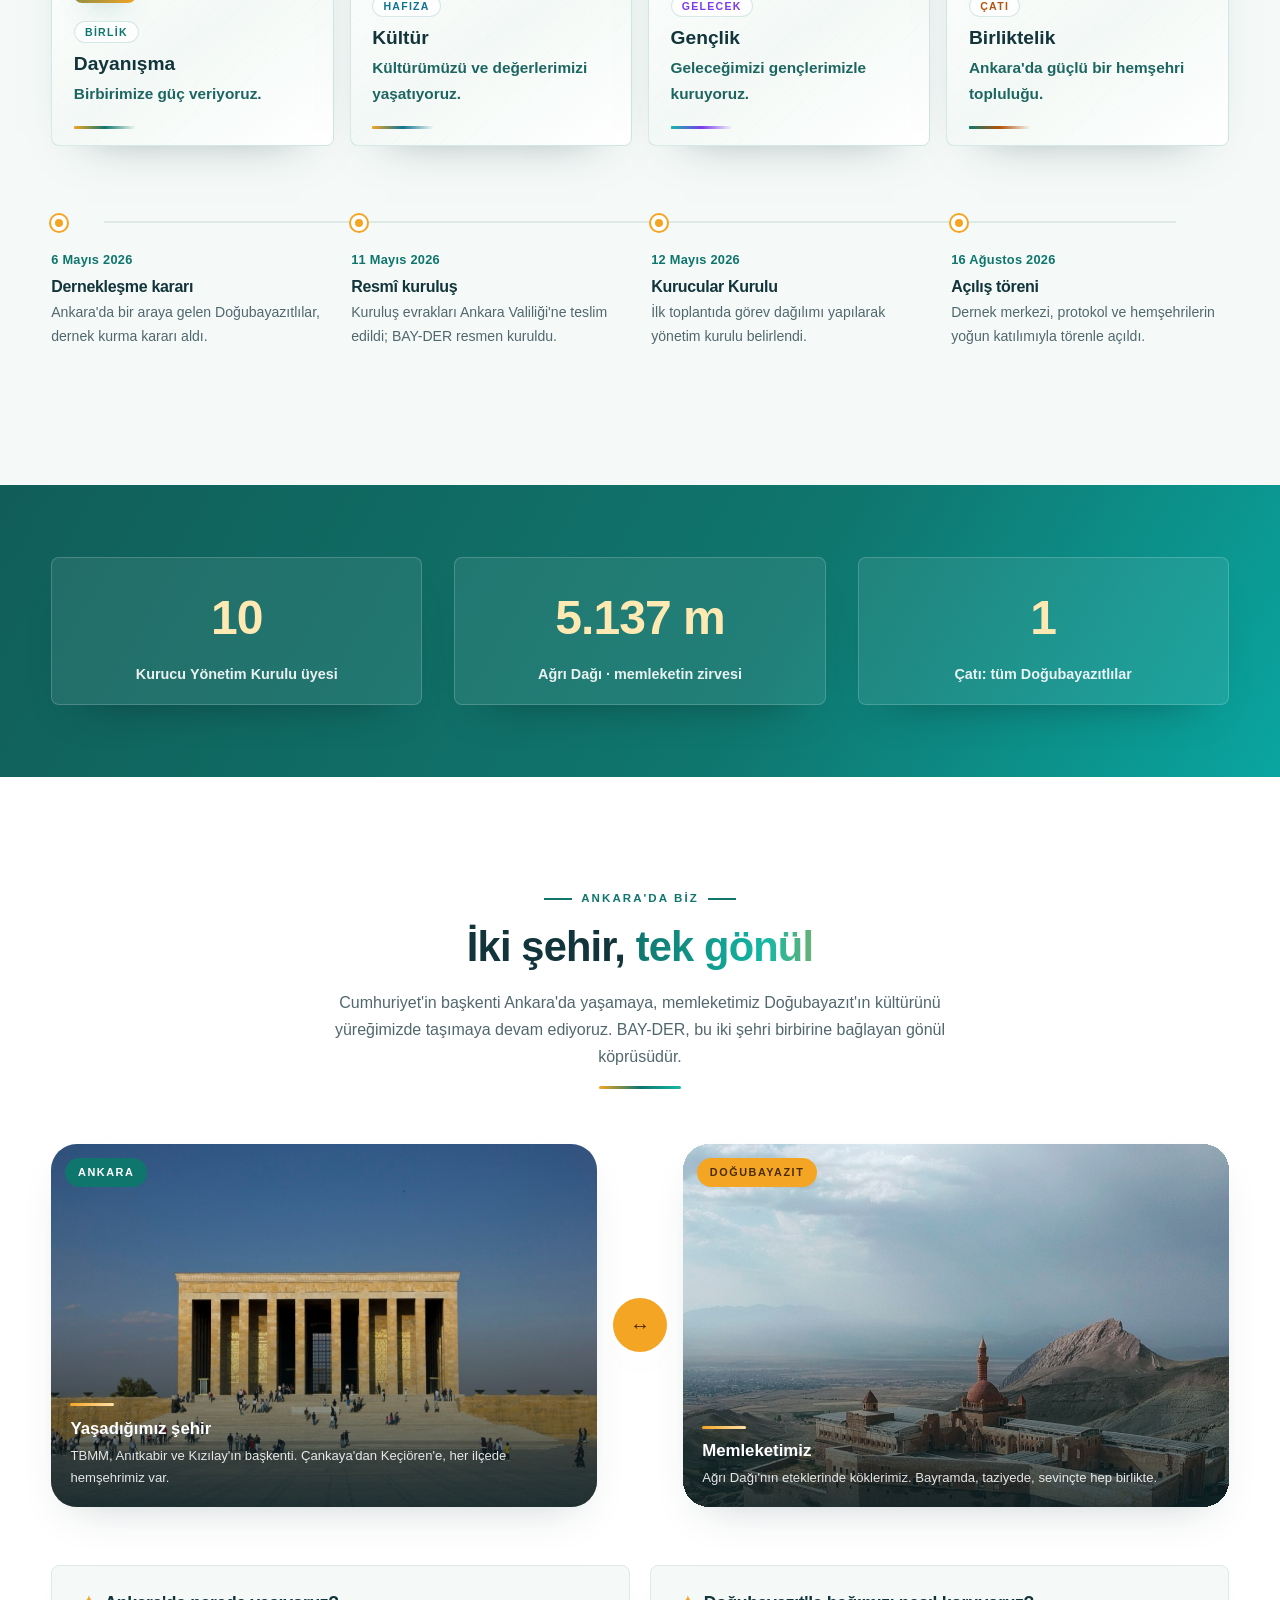
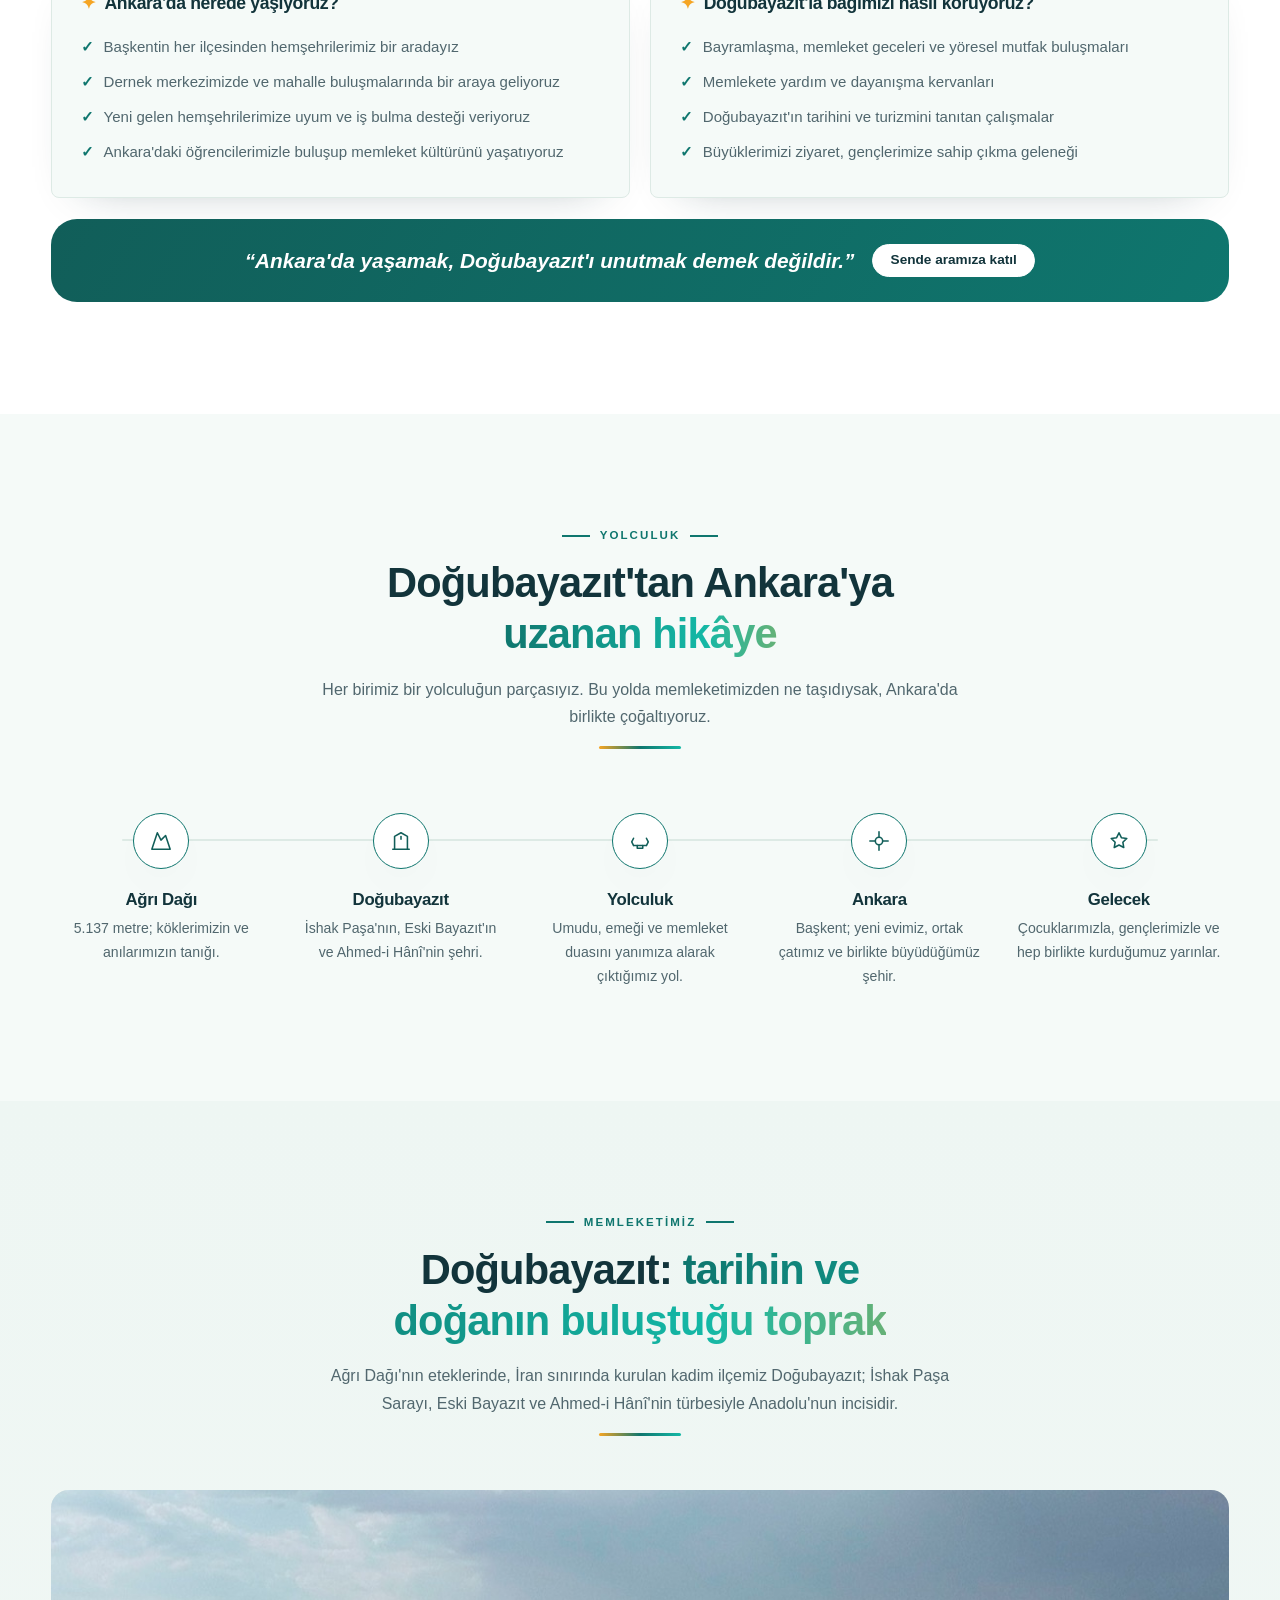
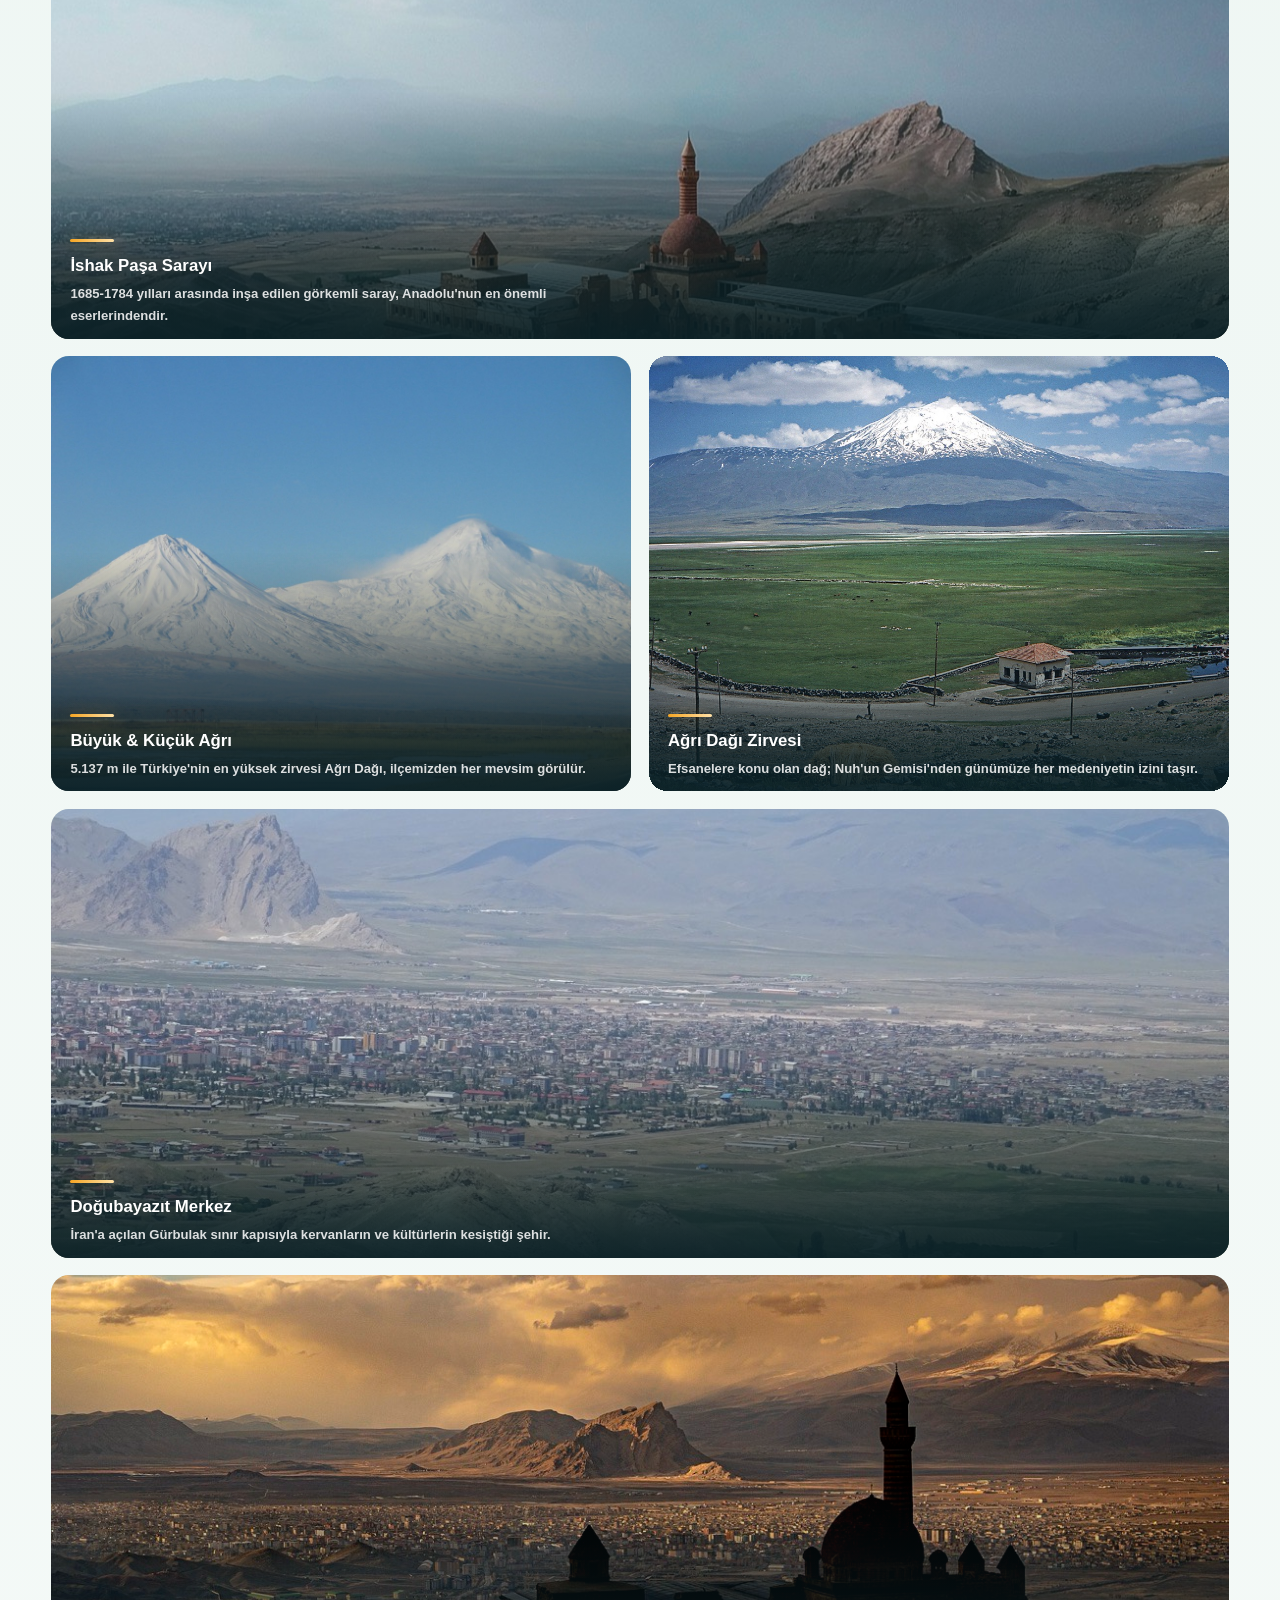
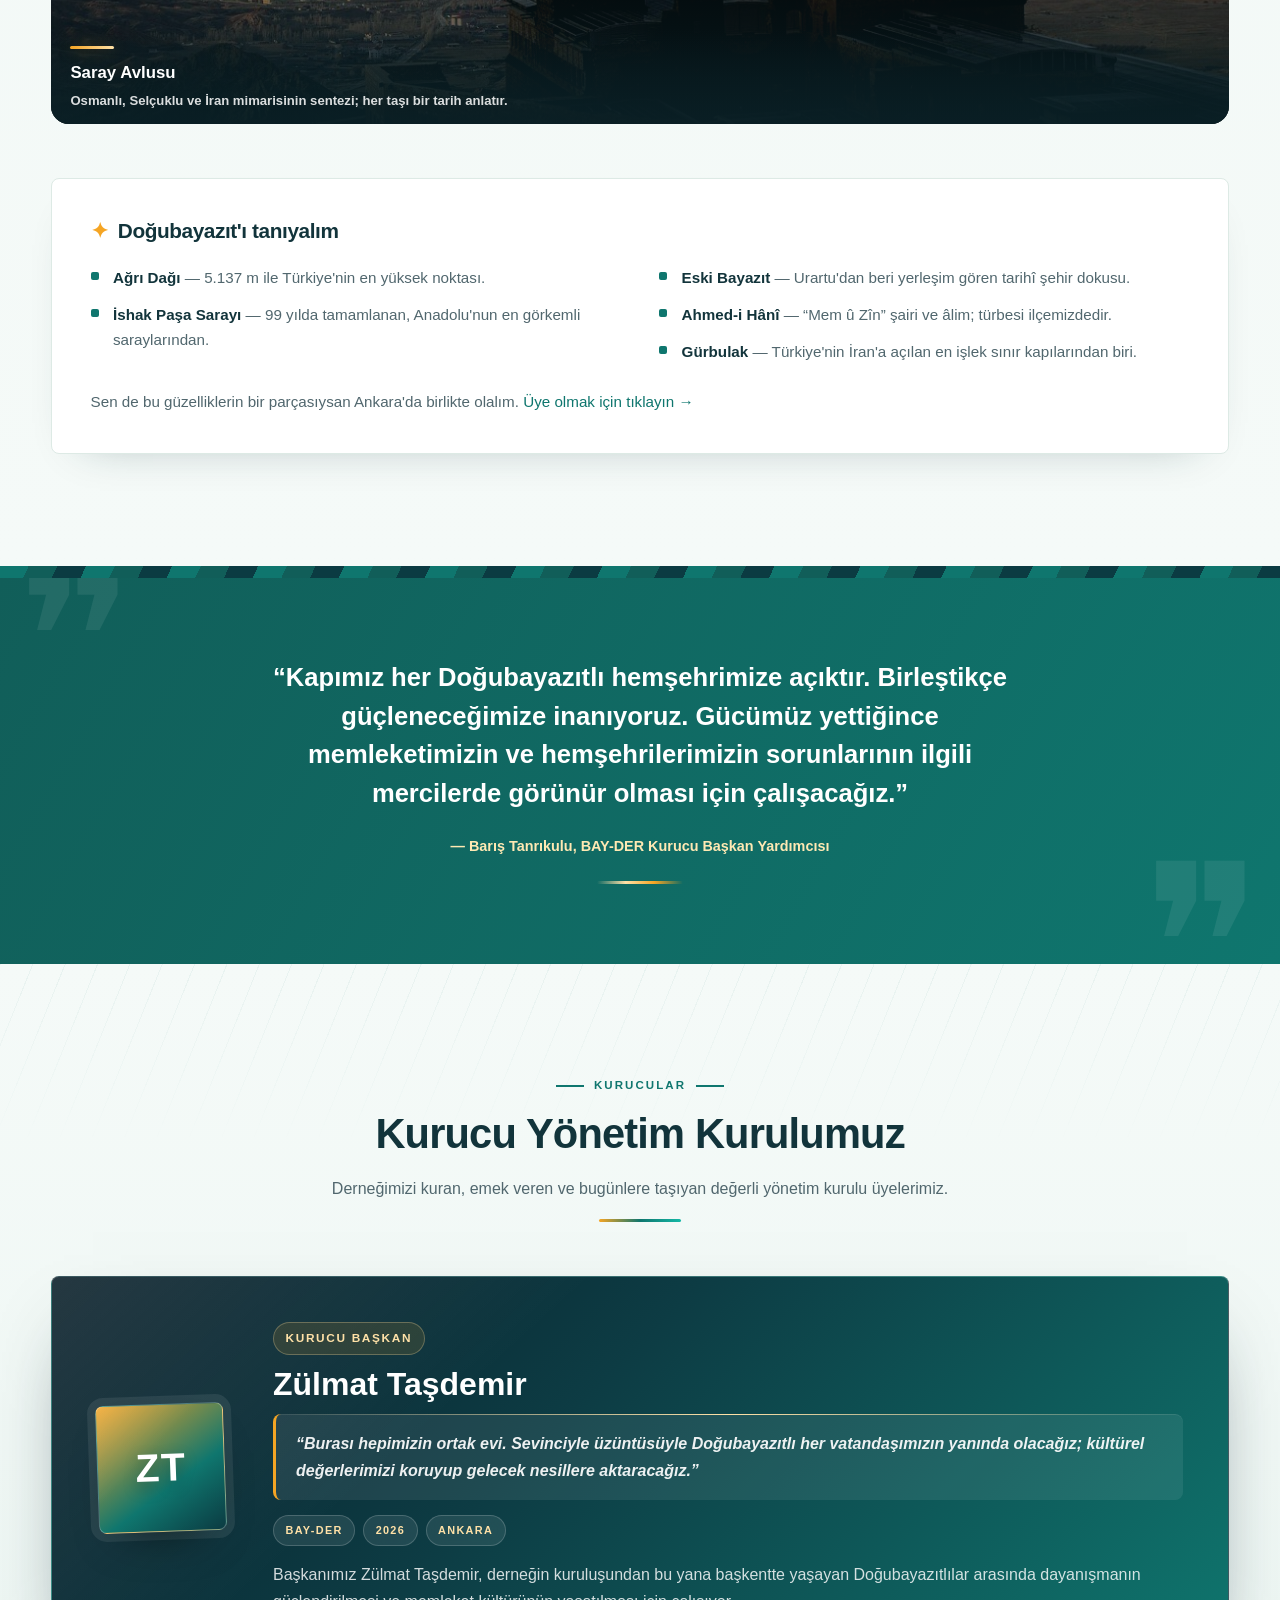
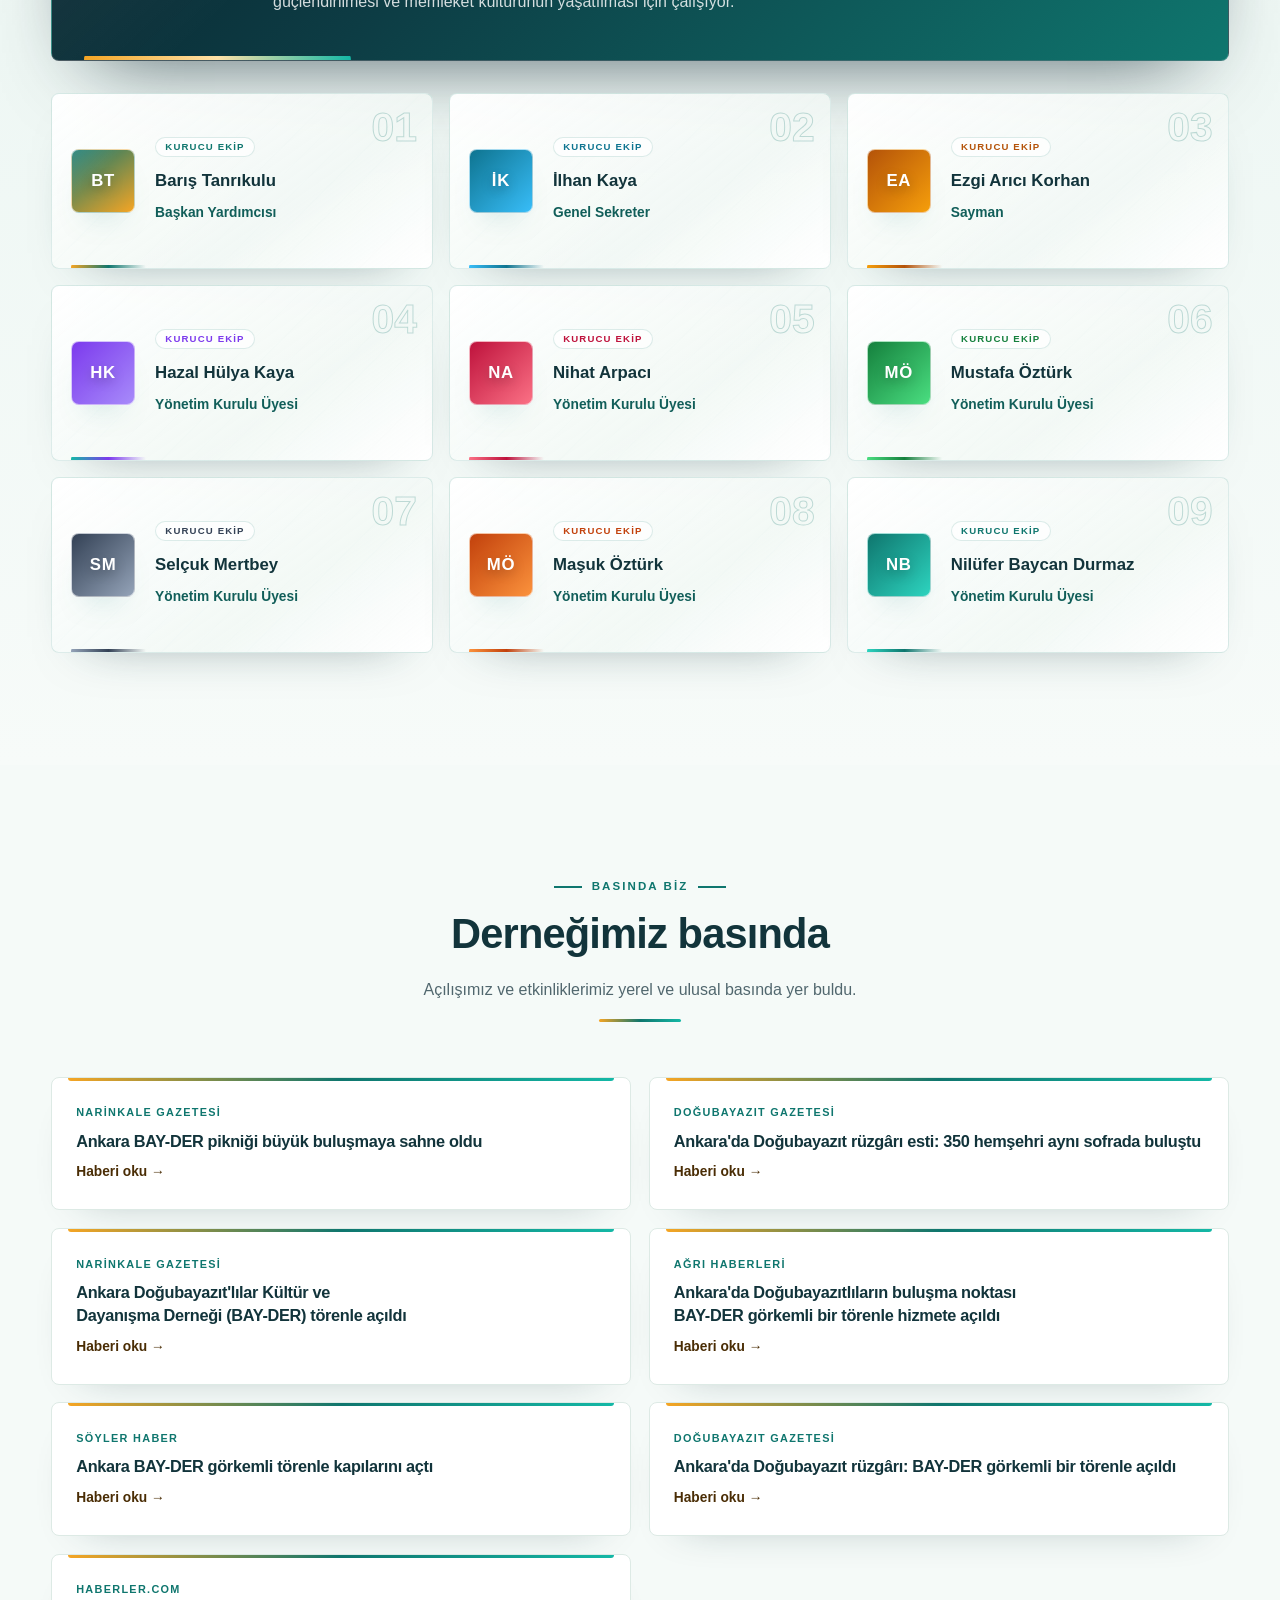
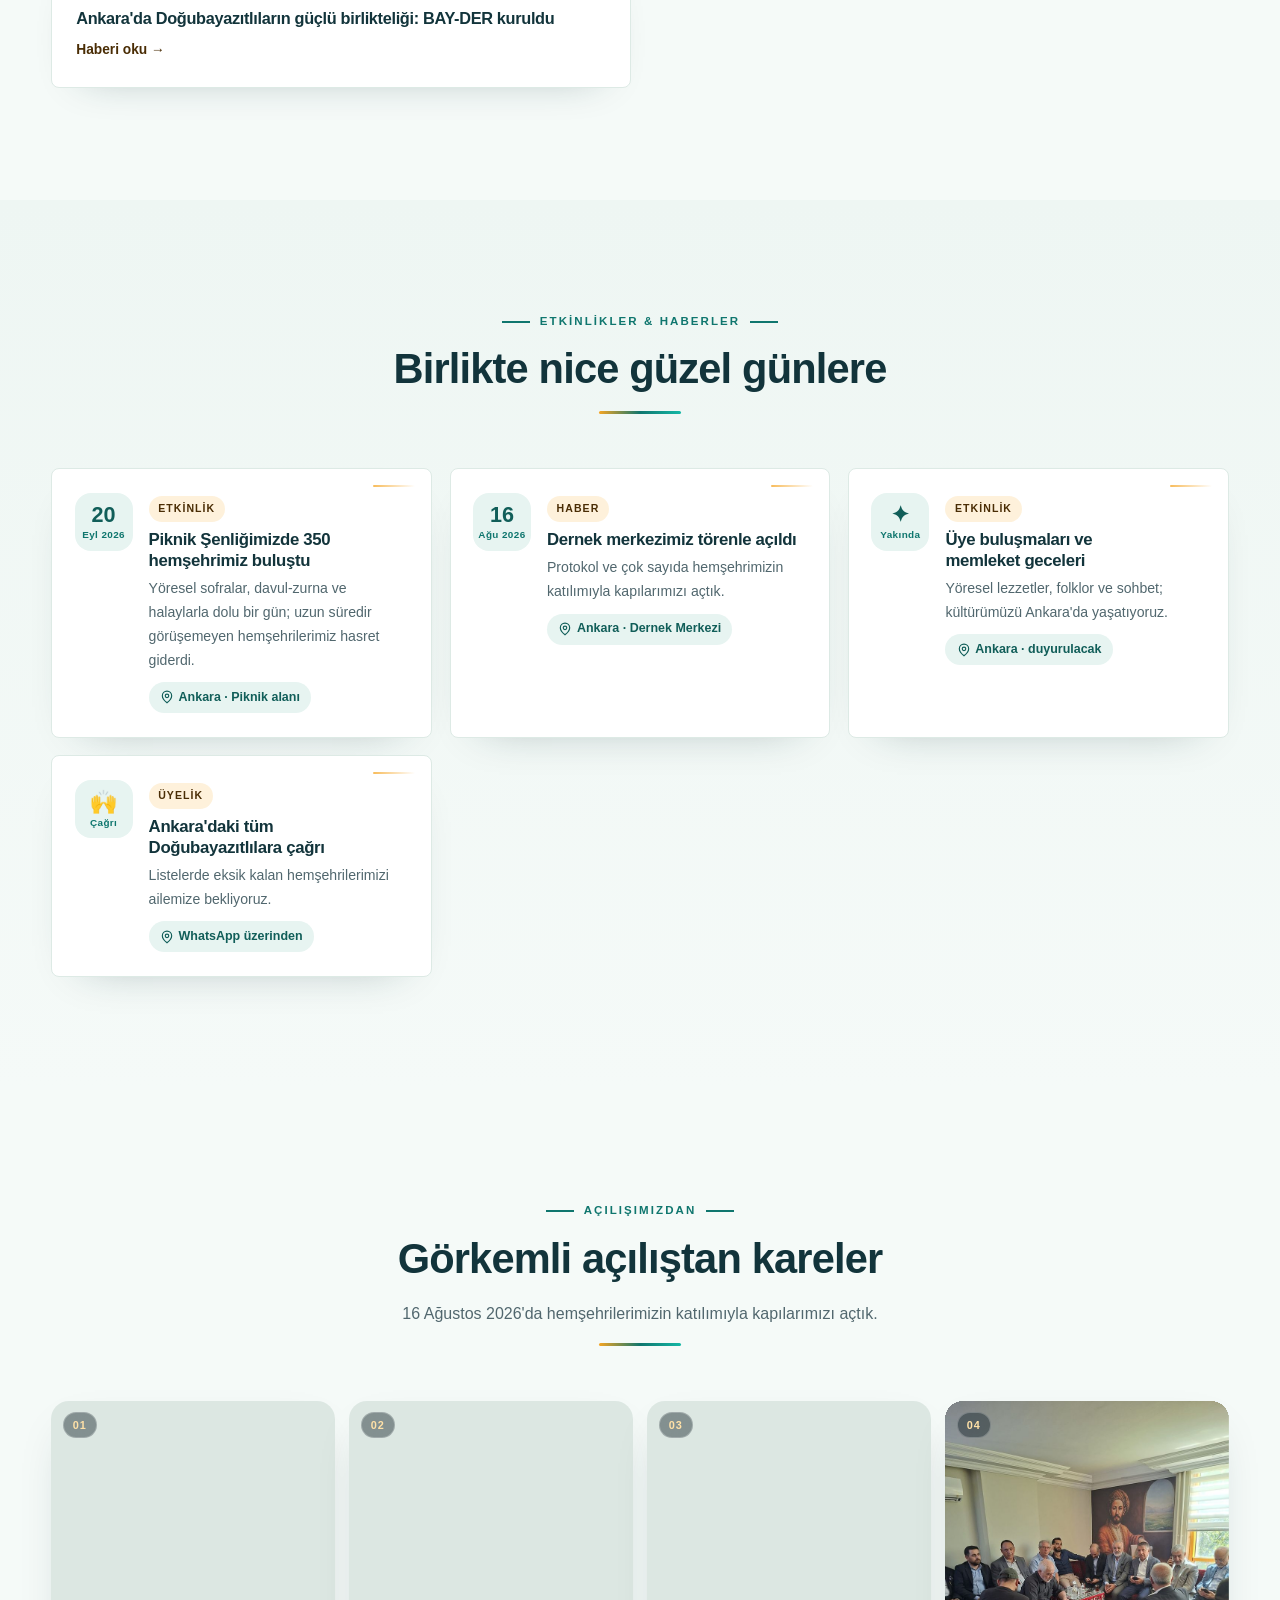
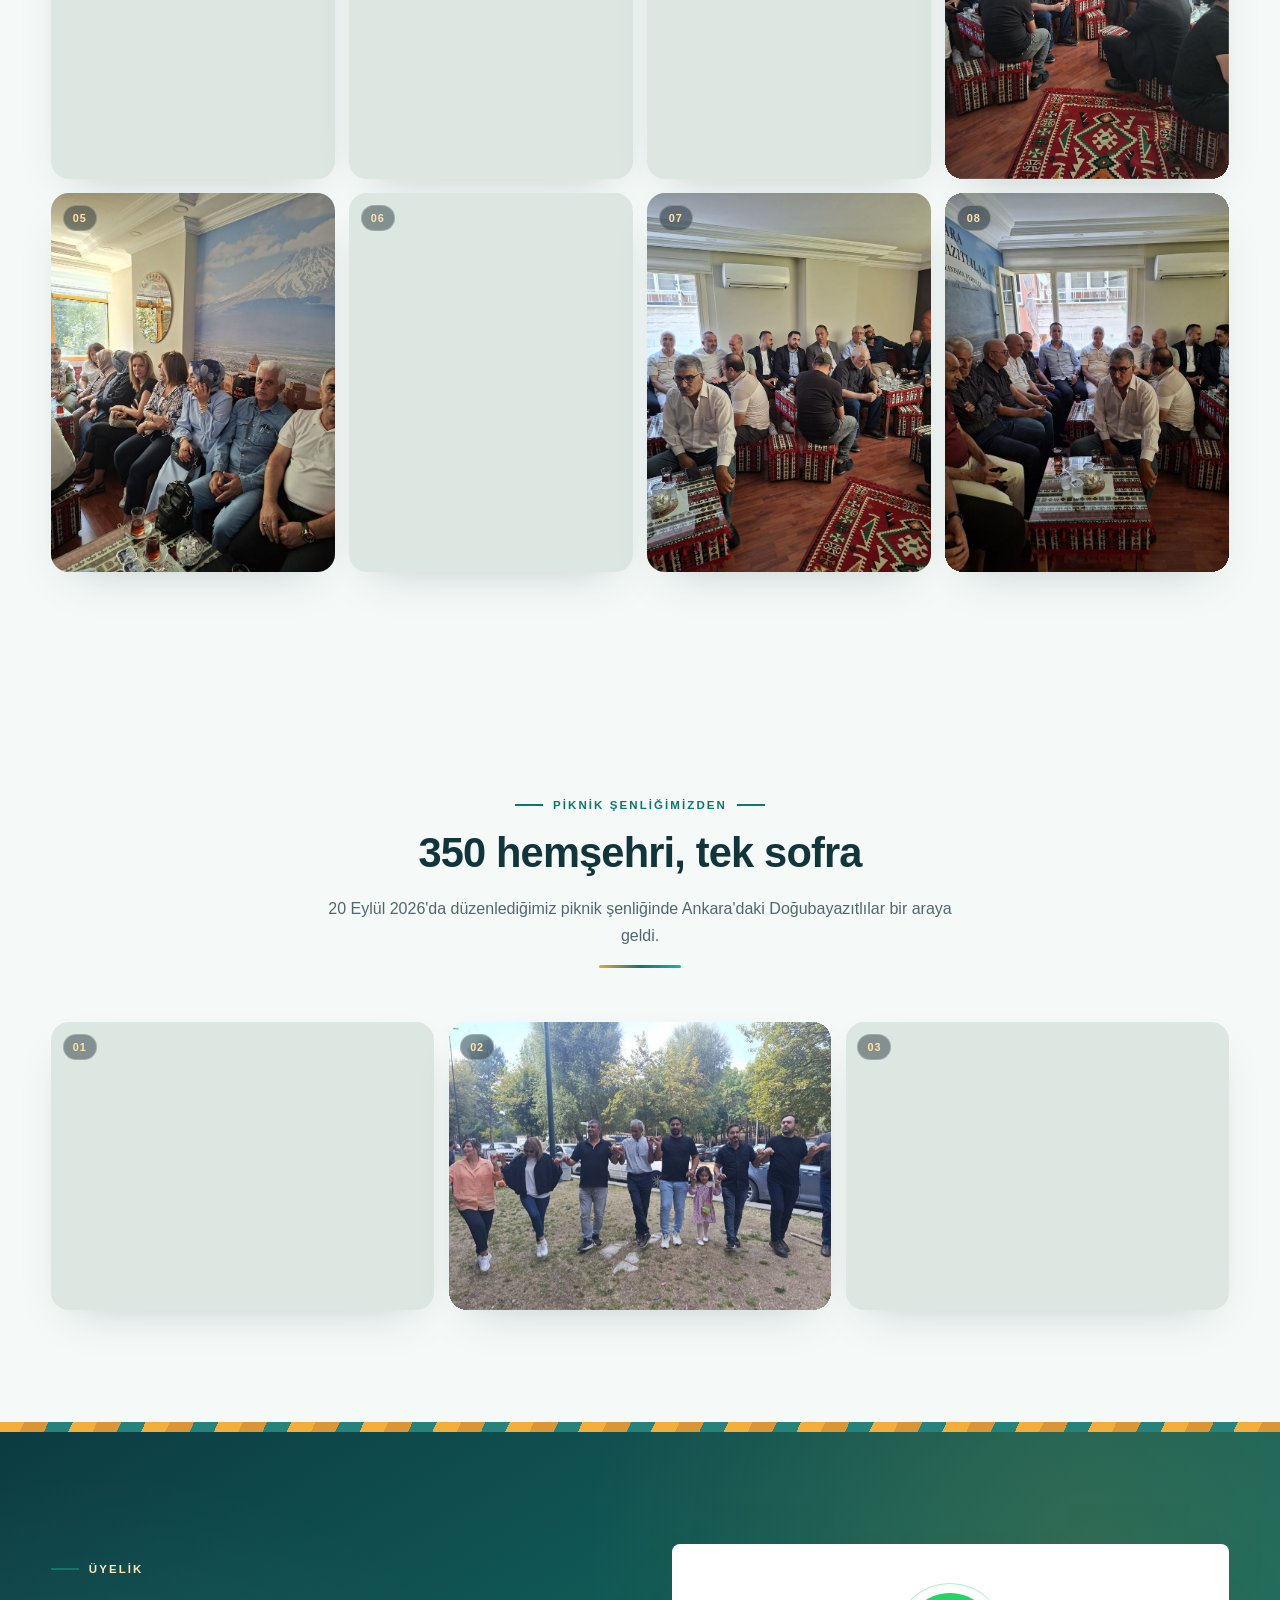
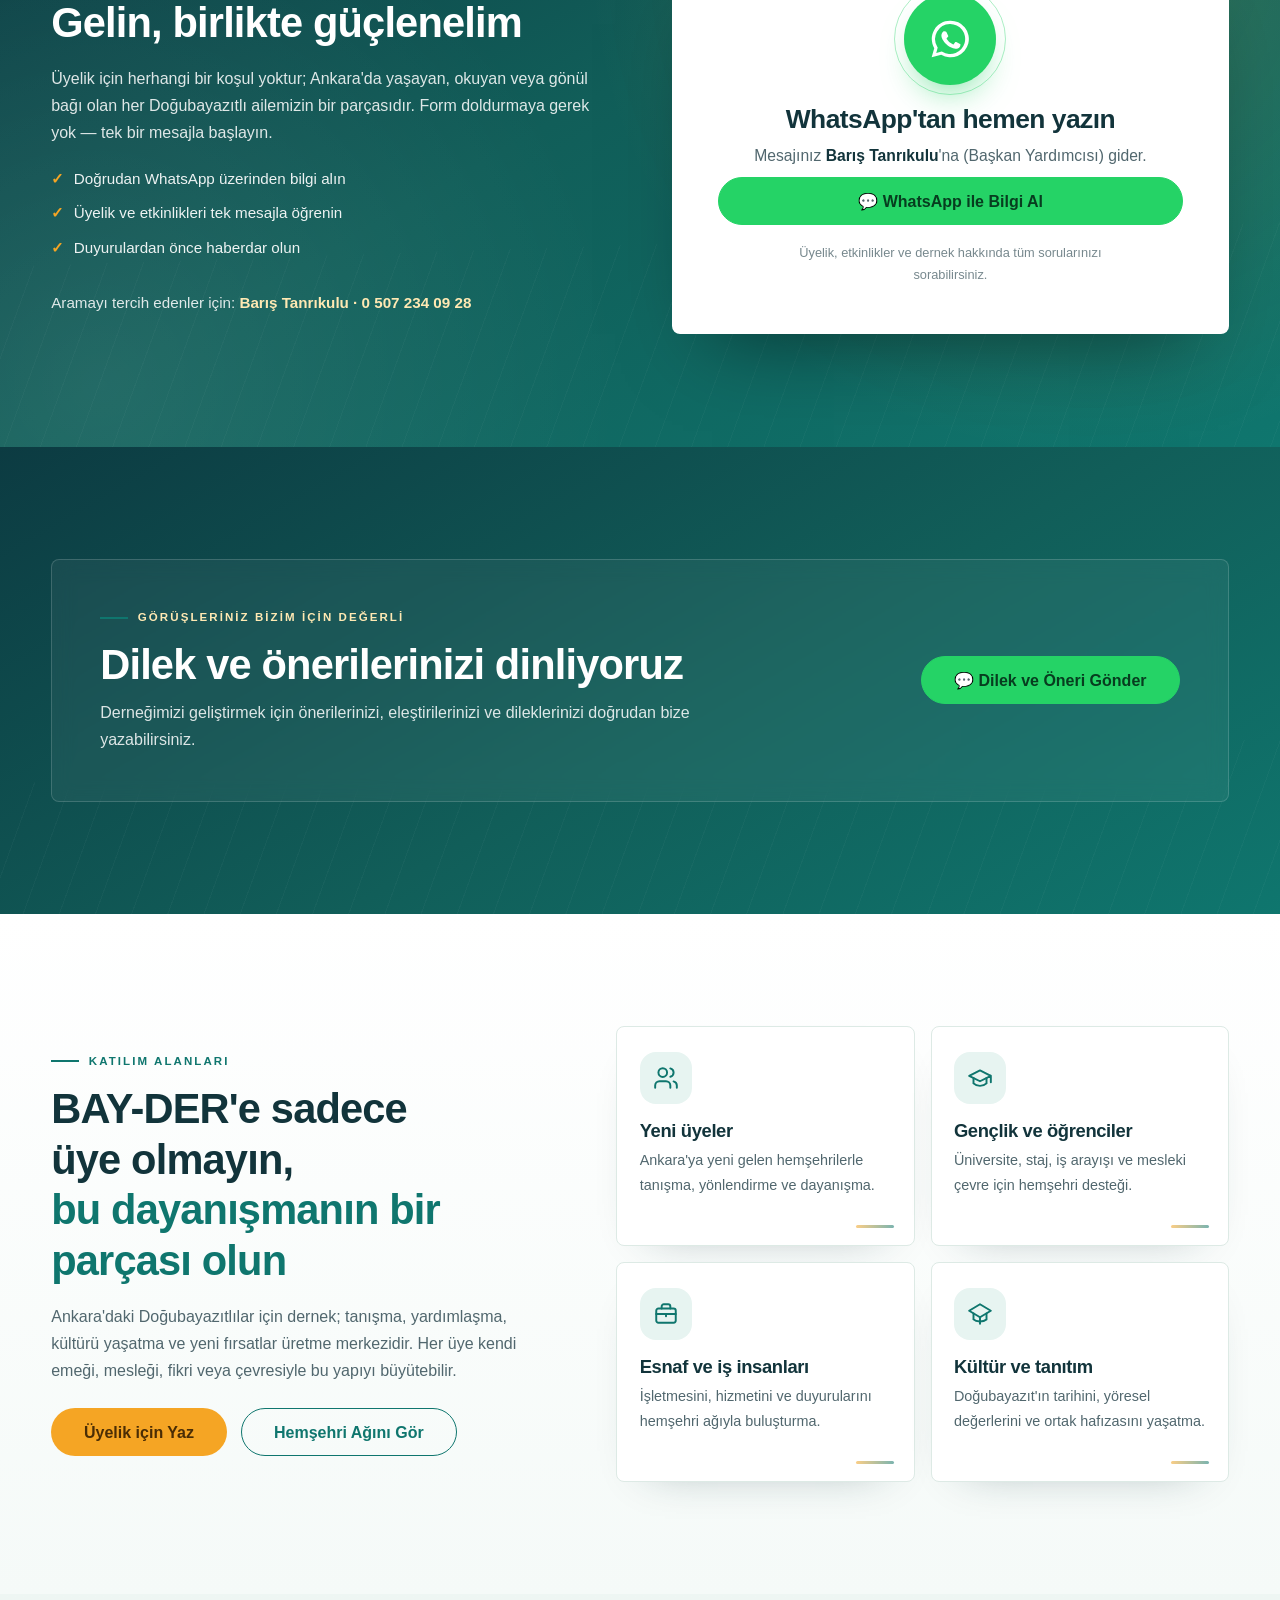
==== commit 53074d35: "Add separate inline copy icons for account name and IBAN" ====
--- a/index.html
+++ b/index.html
@@ -47,7 +47,7 @@
   <meta name="theme-color" content="#0f766e">
   <link rel="preload" as="image" href="assets/img/hero-mobile.webp" media="(max-width:860px)" fetchpriority="high">
   <link rel="preload" as="image" href="assets/img/hero-desktop.webp" media="(min-width:861px)" fetchpriority="high">
-  <link rel="stylesheet" href="assets/css/style.css?v=20260923-donation">
+  <link rel="stylesheet" href="assets/css/style.css?v=20260923-copy-icons">
 
   <script type="application/ld+json">
   {
@@ -1077,10 +1077,15 @@
         <div class="donation-account">
           <div class="donation-details">
             <p class="donation-label">Hesap sahibi</p>
-            <p class="donation-owner">ANKARA DOĞUBAYAZITLILAR KÜLTÜR VE DAYANIŞMA DERNEĞİ</p>
-            <label class="donation-label" for="donation-iban">IBAN</label>
-            <input id="donation-iban" class="donation-iban" type="text" value="TR94 0001 0021 5098 3859 4250 01" readonly spellcheck="false" aria-describedby="donation-status">
-            <button class="btn btn-solid donation-copy-btn" id="copy-iban" type="button" hidden>IBAN’ı kopyala <span aria-hidden="true">↗</span></button>
+            <div class="donation-copy-row">
+              <p class="donation-owner" id="donation-owner">ANKARA DOĞUBAYAZITLILAR KÜLTÜR VE DAYANIŞMA DERNEĞİ</p>
+              <button class="donation-copy-icon" type="button" data-copy-target="donation-owner" data-copy-label="Hesap adı" aria-label="Hesap adını kopyala" title="Hesap adını kopyala" hidden><svg viewBox="0 0 24 24" width="20" height="20" fill="none" stroke="currentColor" stroke-width="1.8" stroke-linecap="round" stroke-linejoin="round" aria-hidden="true"><rect x="8" y="8" width="12" height="12" rx="2"/><path d="M16 8V5a2 2 0 0 0-2-2H5a2 2 0 0 0-2 2v9a2 2 0 0 0 2 2h3"/></svg></button>
+            </div>
+            <p class="donation-label">IBAN</p>
+            <div class="donation-copy-row">
+              <p id="donation-iban" class="donation-iban">TR94 0001 0021 5098 3859 4250 01</p>
+              <button class="donation-copy-icon" type="button" data-copy-target="donation-iban" data-copy-label="IBAN" aria-label="IBAN’ı kopyala" title="IBAN’ı kopyala" hidden><svg viewBox="0 0 24 24" width="20" height="20" fill="none" stroke="currentColor" stroke-width="1.8" stroke-linecap="round" stroke-linejoin="round" aria-hidden="true"><rect x="8" y="8" width="12" height="12" rx="2"/><path d="M16 8V5a2 2 0 0 0-2-2H5a2 2 0 0 0-2 2v9a2 2 0 0 0 2 2h3"/></svg></button>
+            </div>
             <p class="donation-status" id="donation-status" role="status" aria-live="polite"></p>
           </div>
           <figure class="donation-qr">
@@ -1206,6 +1211,6 @@
   </nav>
 
   <script src="assets/js/main.js?v=20260923-donation-page" defer></script>
-  <script src="assets/js/donation.js" defer></script>
+  <script src="assets/js/donation.js?v=20260923-copy-icons" defer></script>
 </body>
 </html>
--- a/assets/css/style.css
+++ b/assets/css/style.css
@@ -4956,3 +4956,10 @@
  .donation-note{text-align:center}
  .donation-iban{font-size:clamp(.75rem,3.2vw,1rem)}
 }
+.donation-copy-row{display:flex;align-items:flex-start;gap:10px;margin-bottom:20px}
+.donation-copy-row .donation-owner,.donation-copy-row .donation-iban{flex:1;min-width:0;margin:0;padding:8px 0;border:0;min-height:44px;user-select:text;overflow-wrap:anywhere}
+.donation-copy-row .donation-iban{line-height:1.8}
+.donation-copy-icon{flex:0 0 44px;display:grid;place-items:center;width:44px;height:44px;padding:0;border:1px solid #d5e4dd;border-radius:12px;background:#edf5f1;color:#115e59;cursor:pointer;transition:background .2s ease}
+.donation-copy-icon[hidden]{display:none}
+.donation-copy-icon:hover{background:#dceee5}
+.donation-copy-icon:focus-visible{outline:2px solid #0f766e;outline-offset:3px}
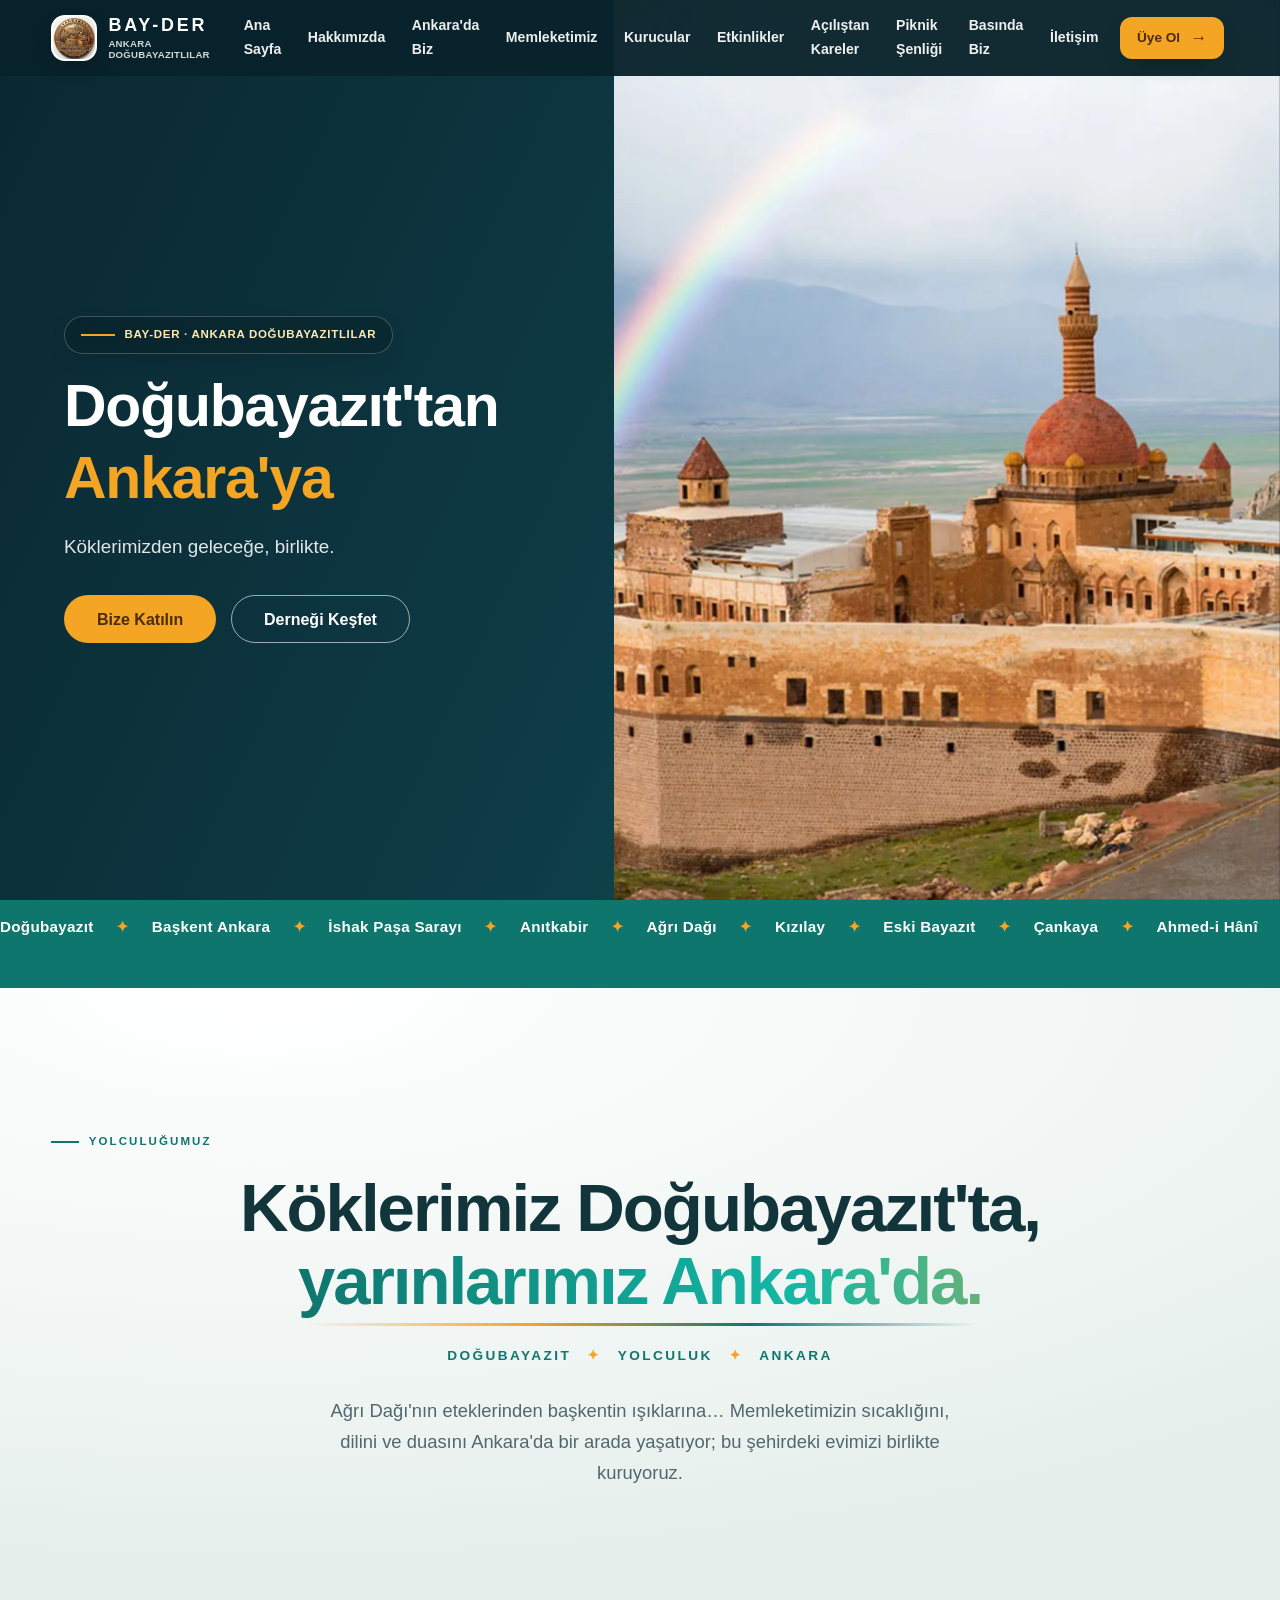
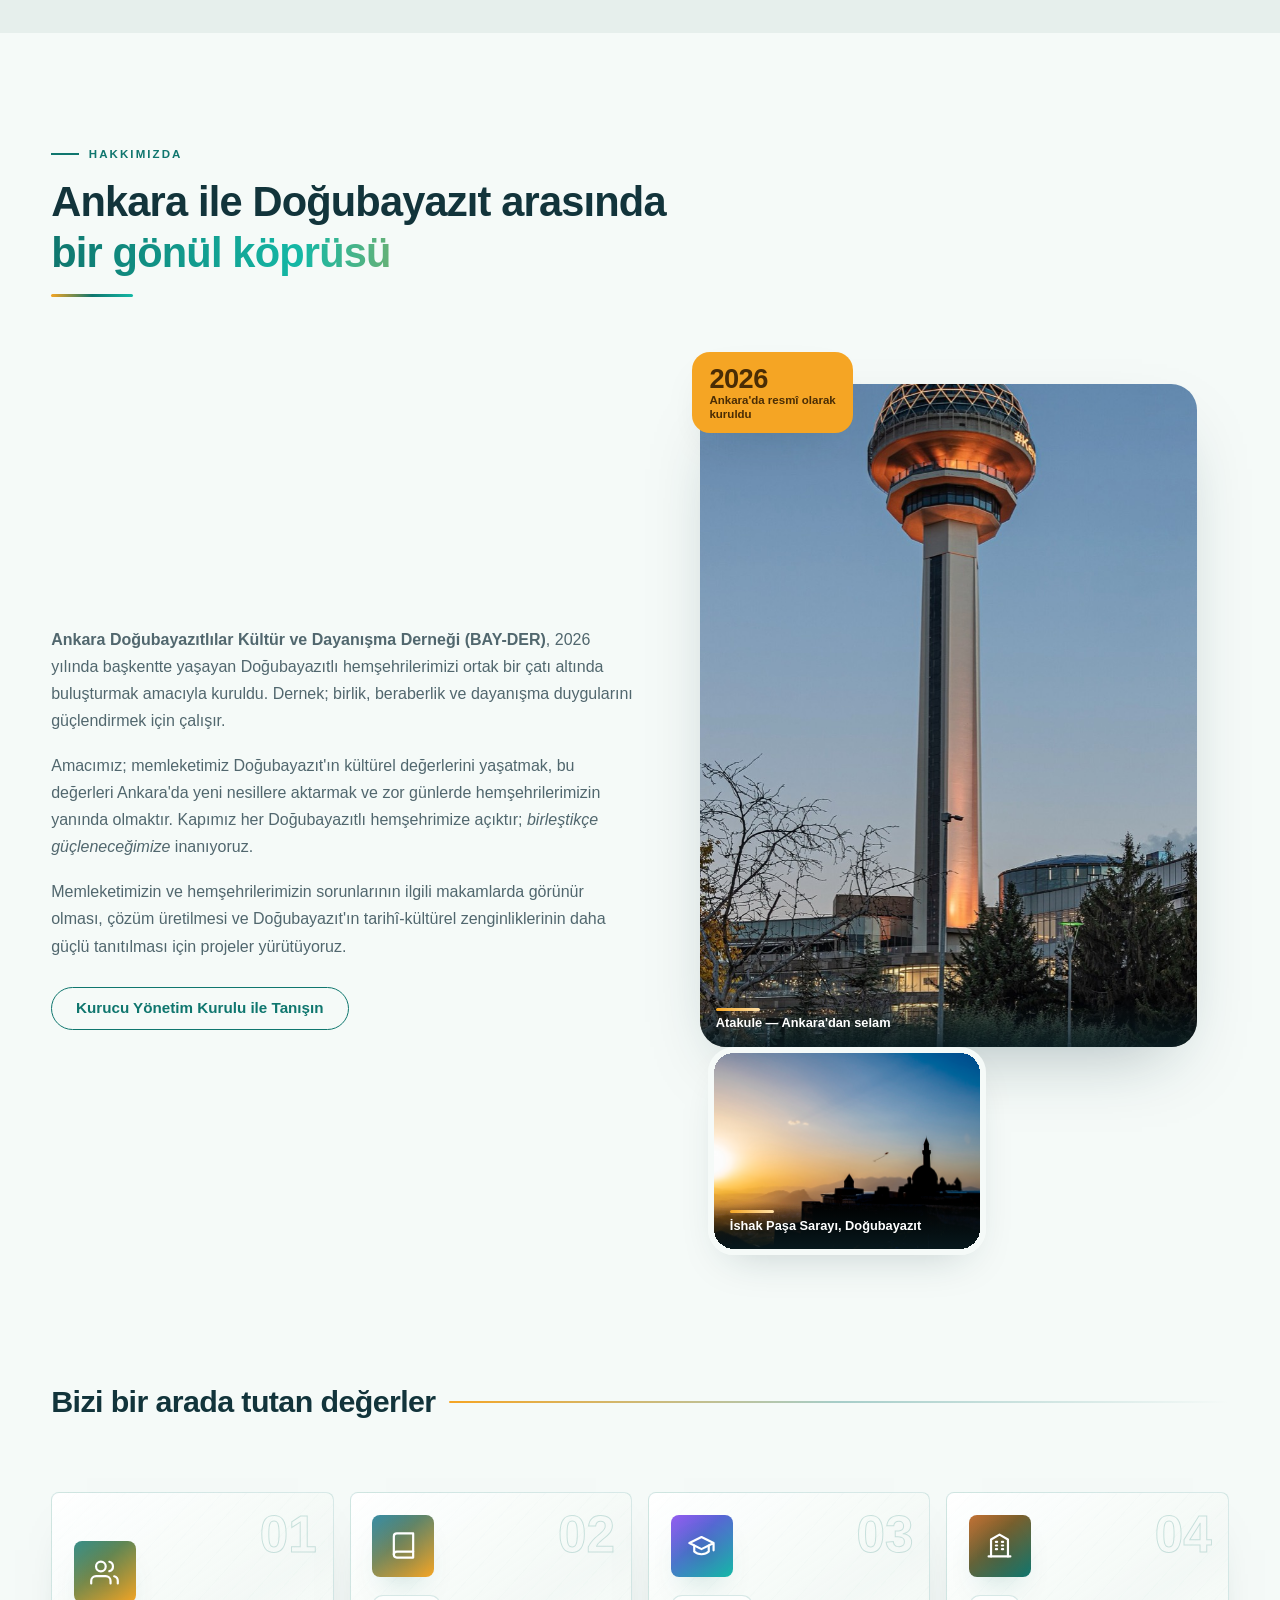
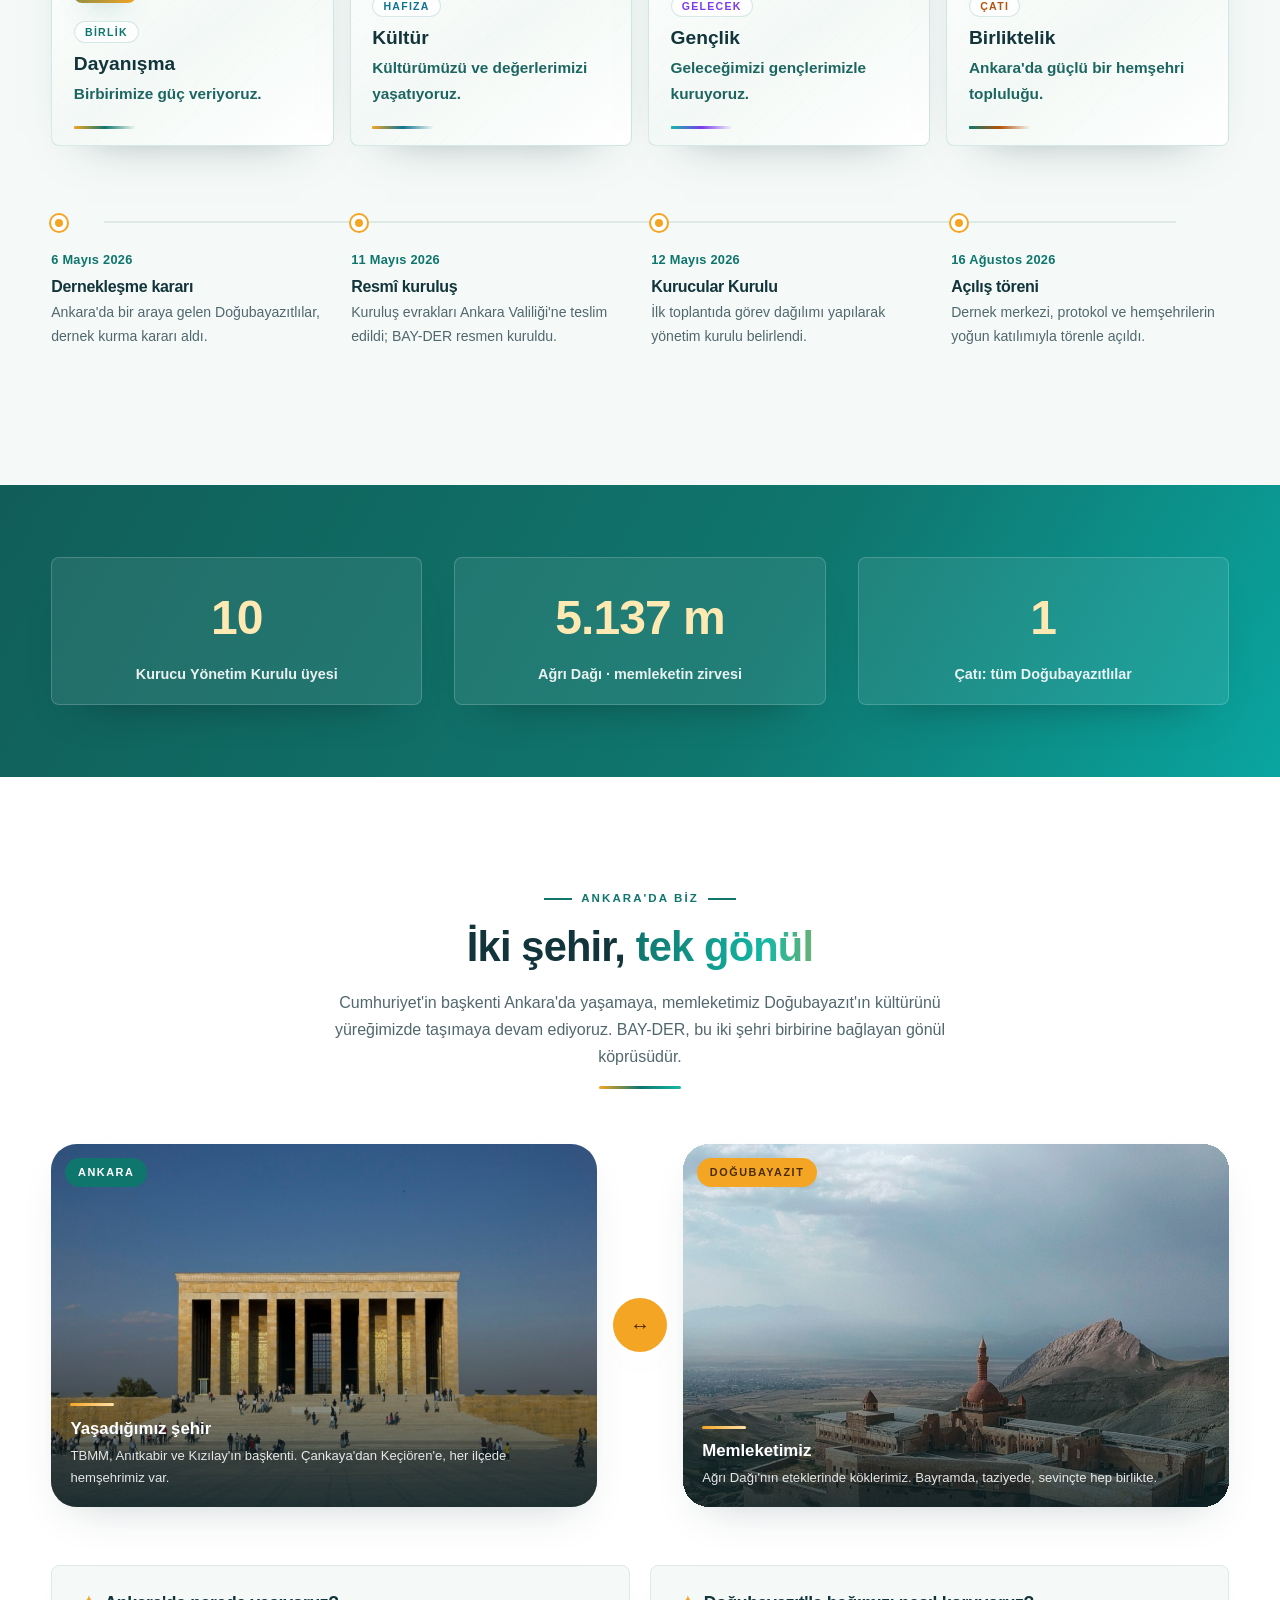
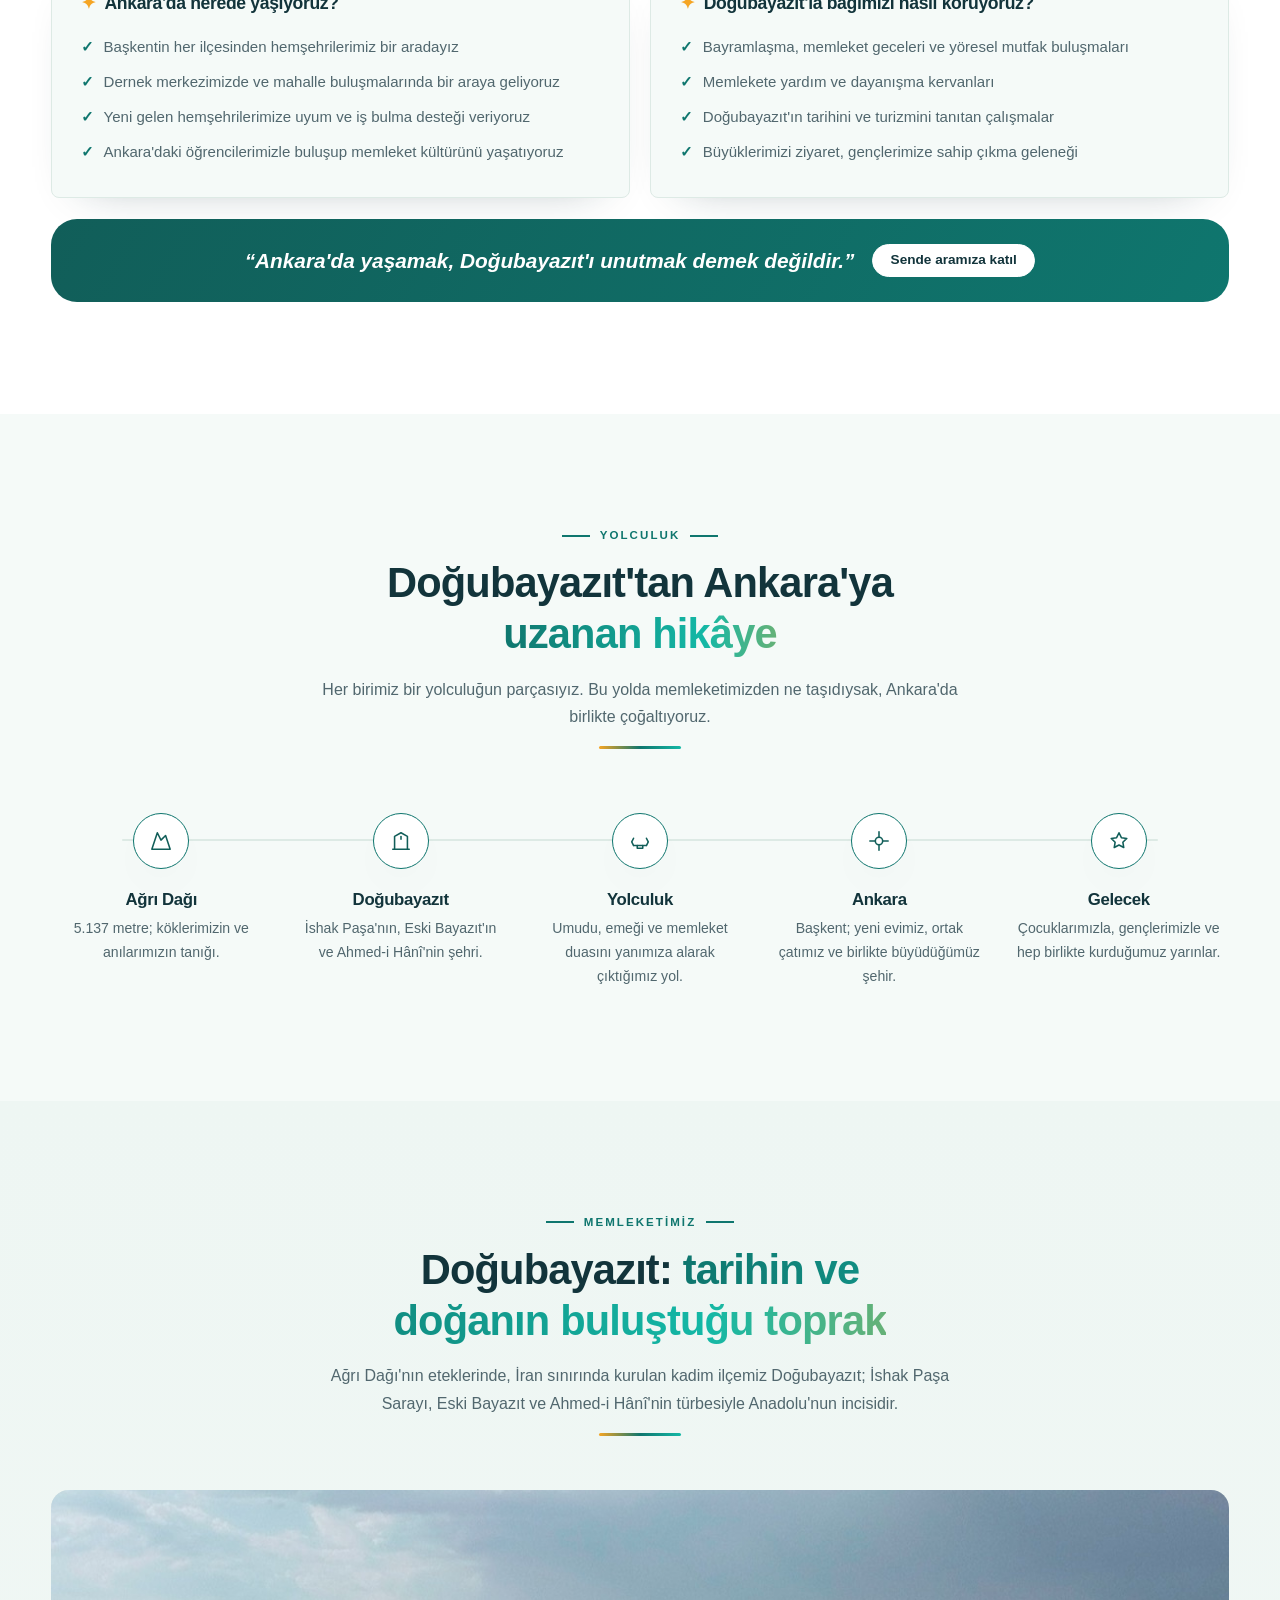
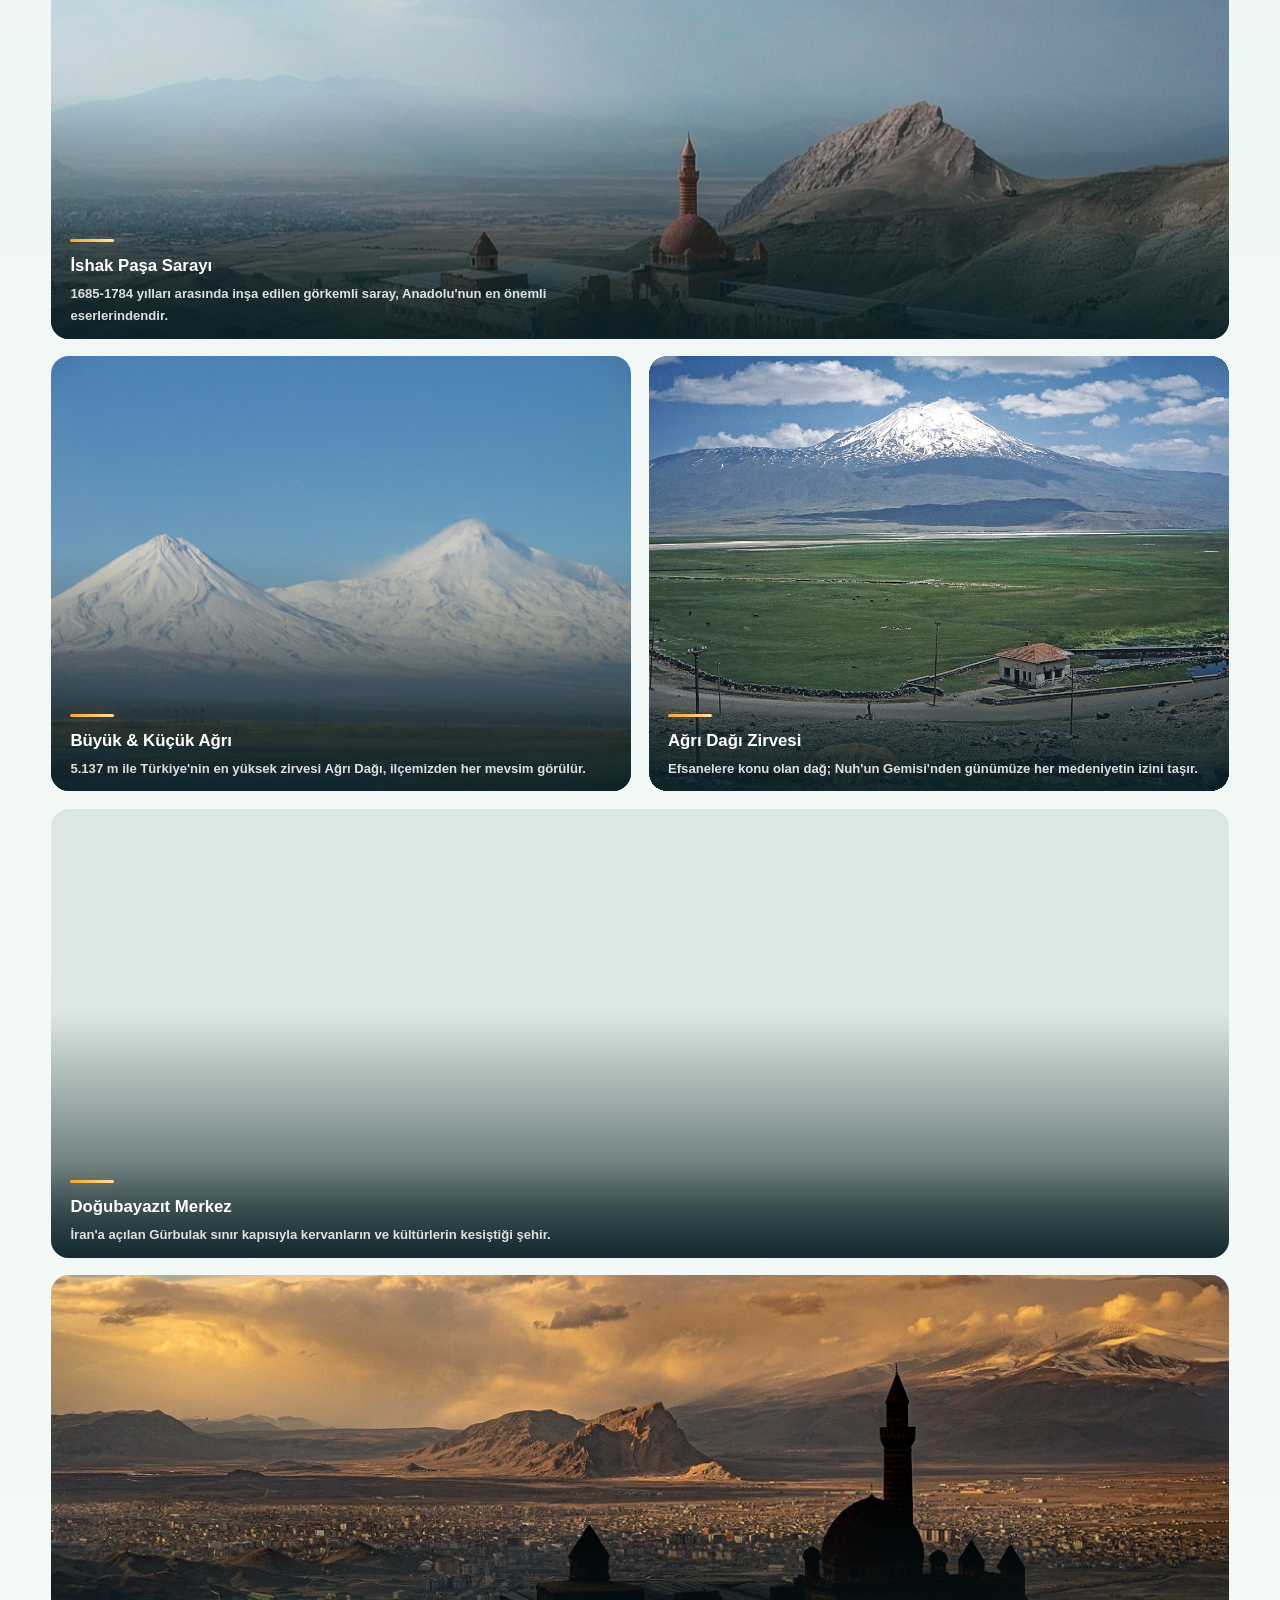
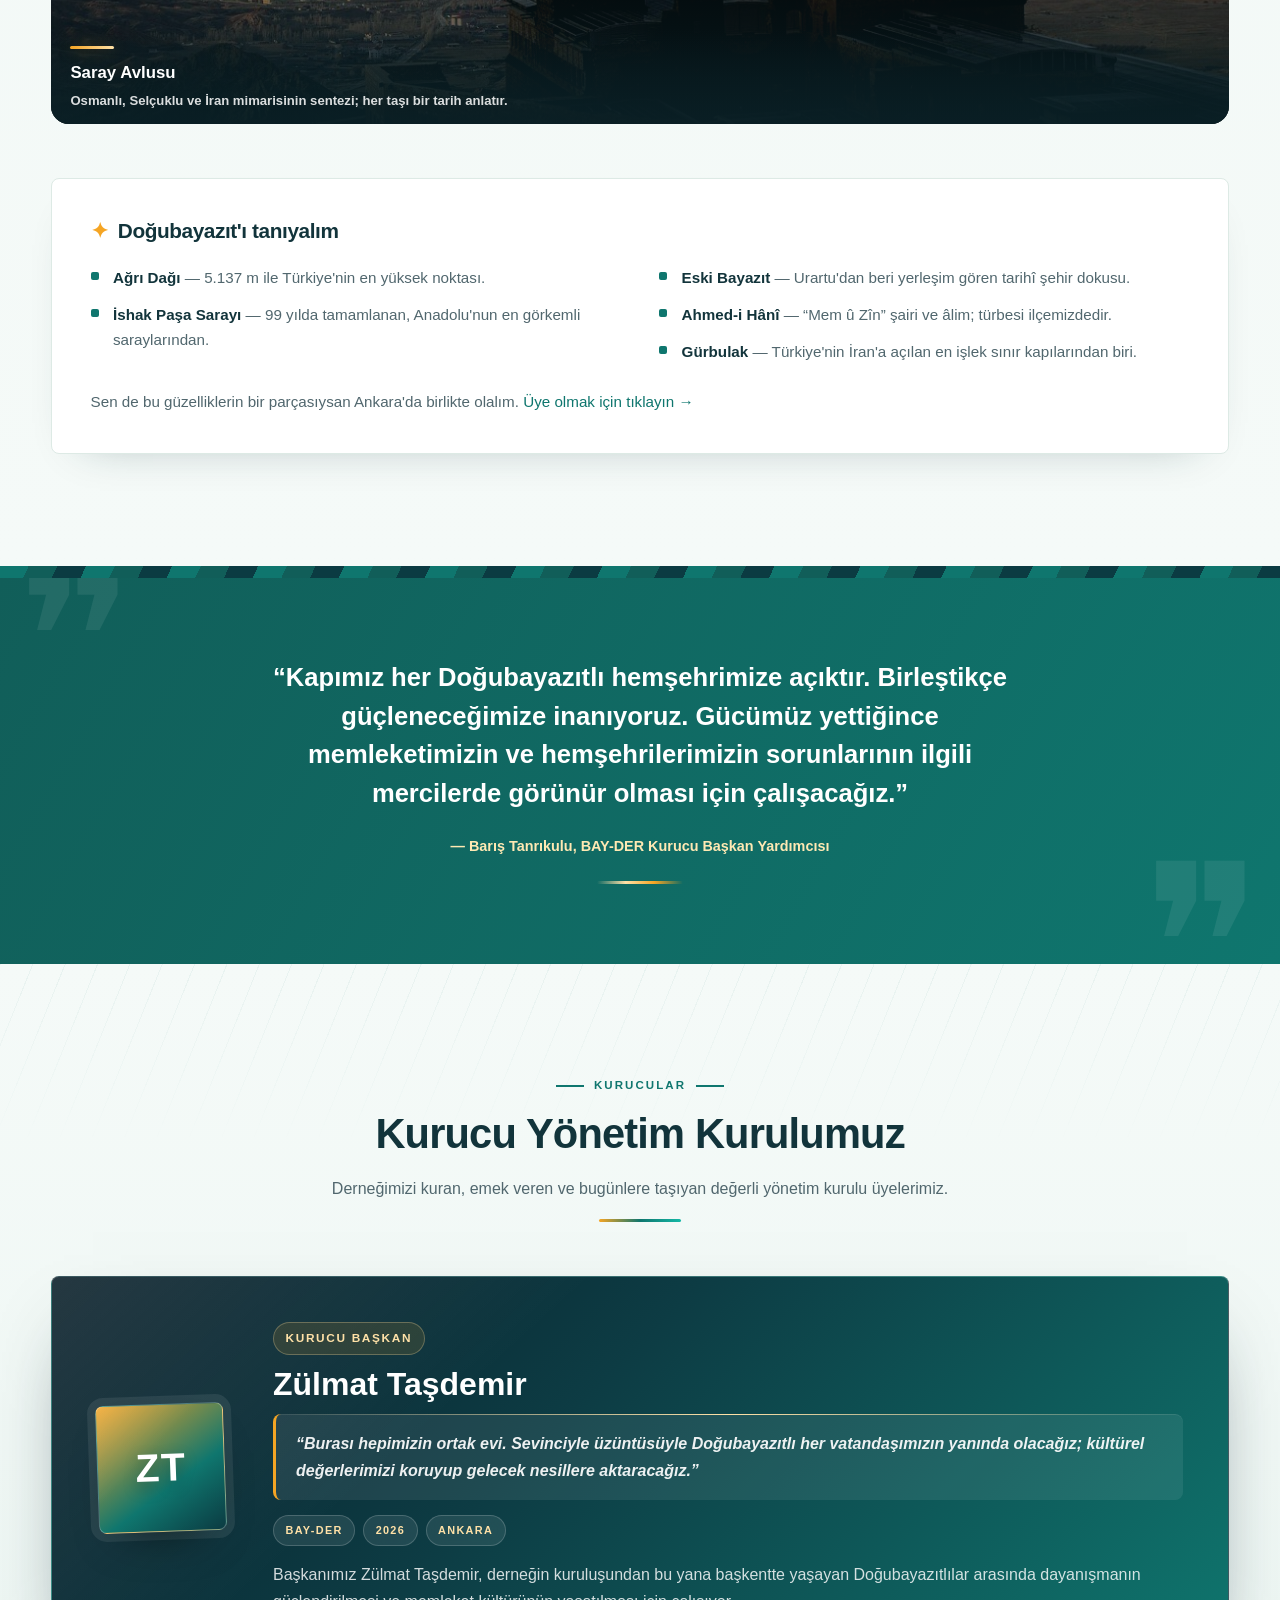
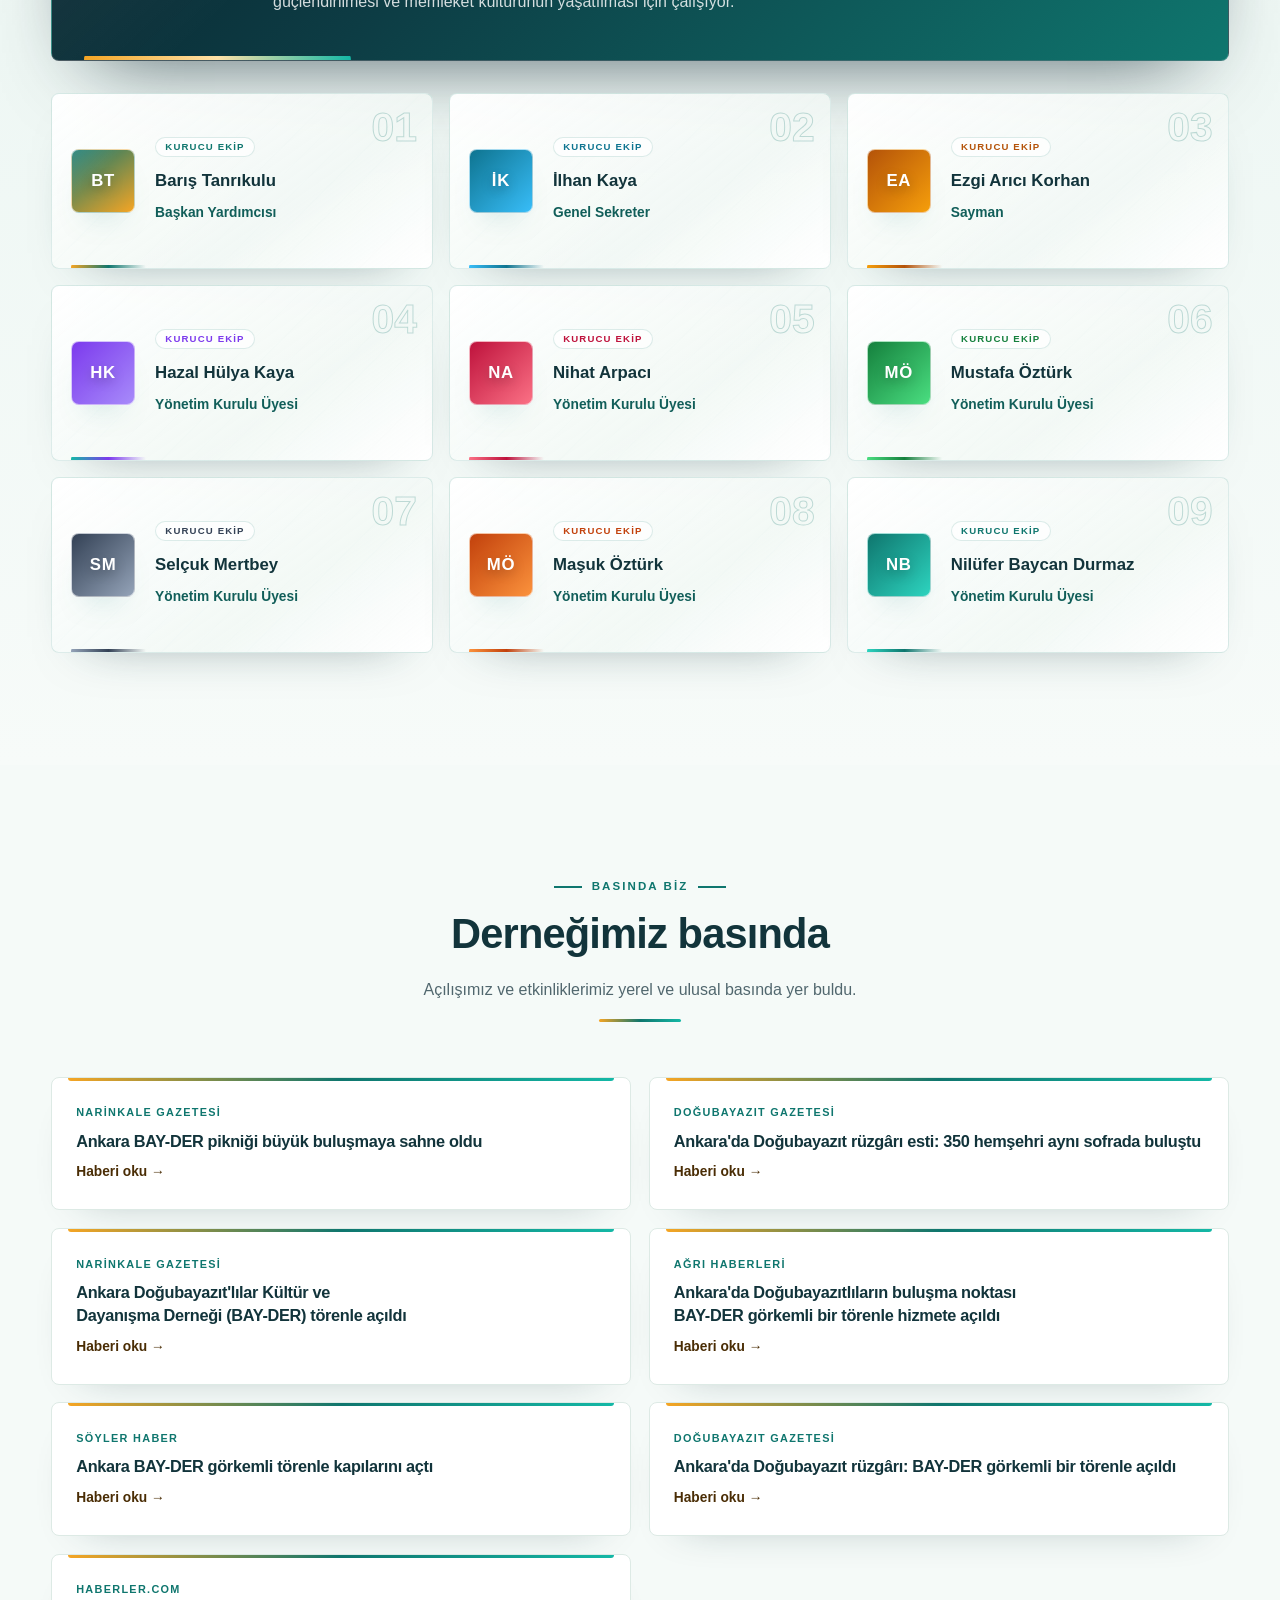
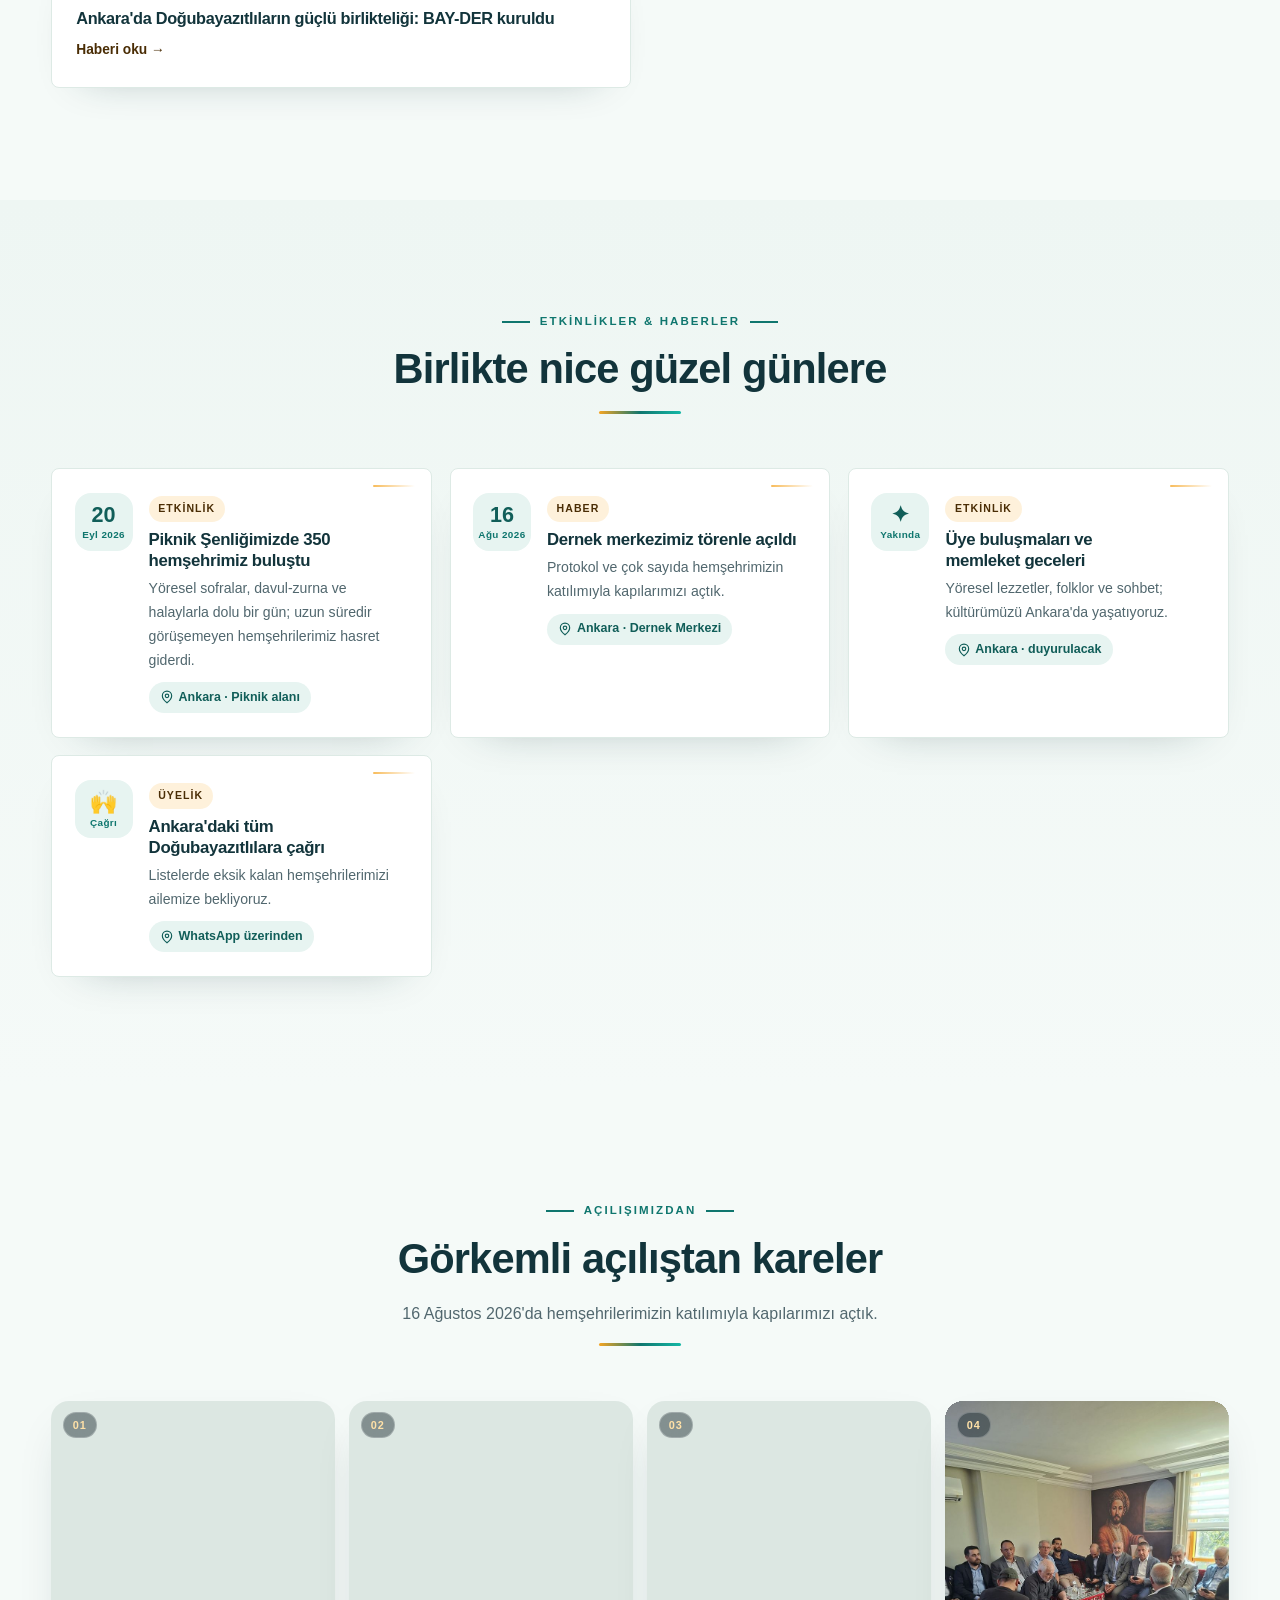
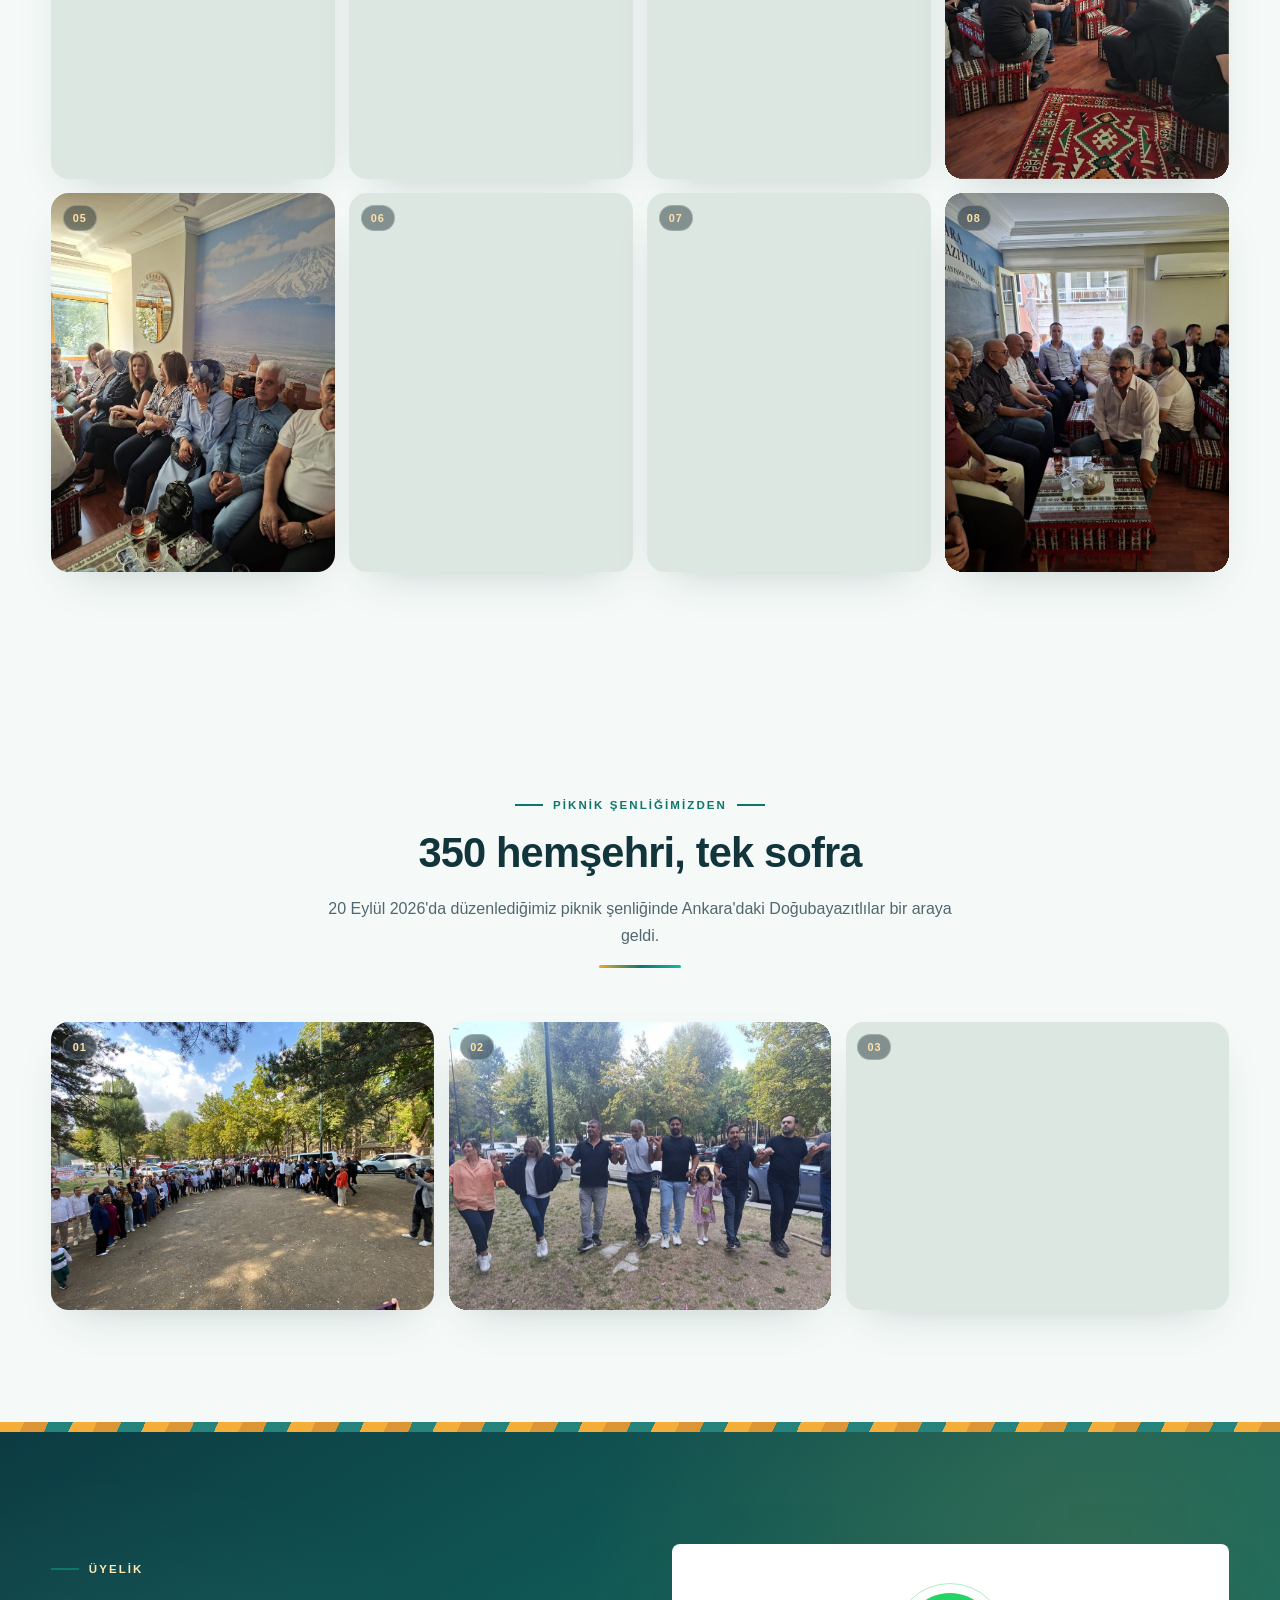
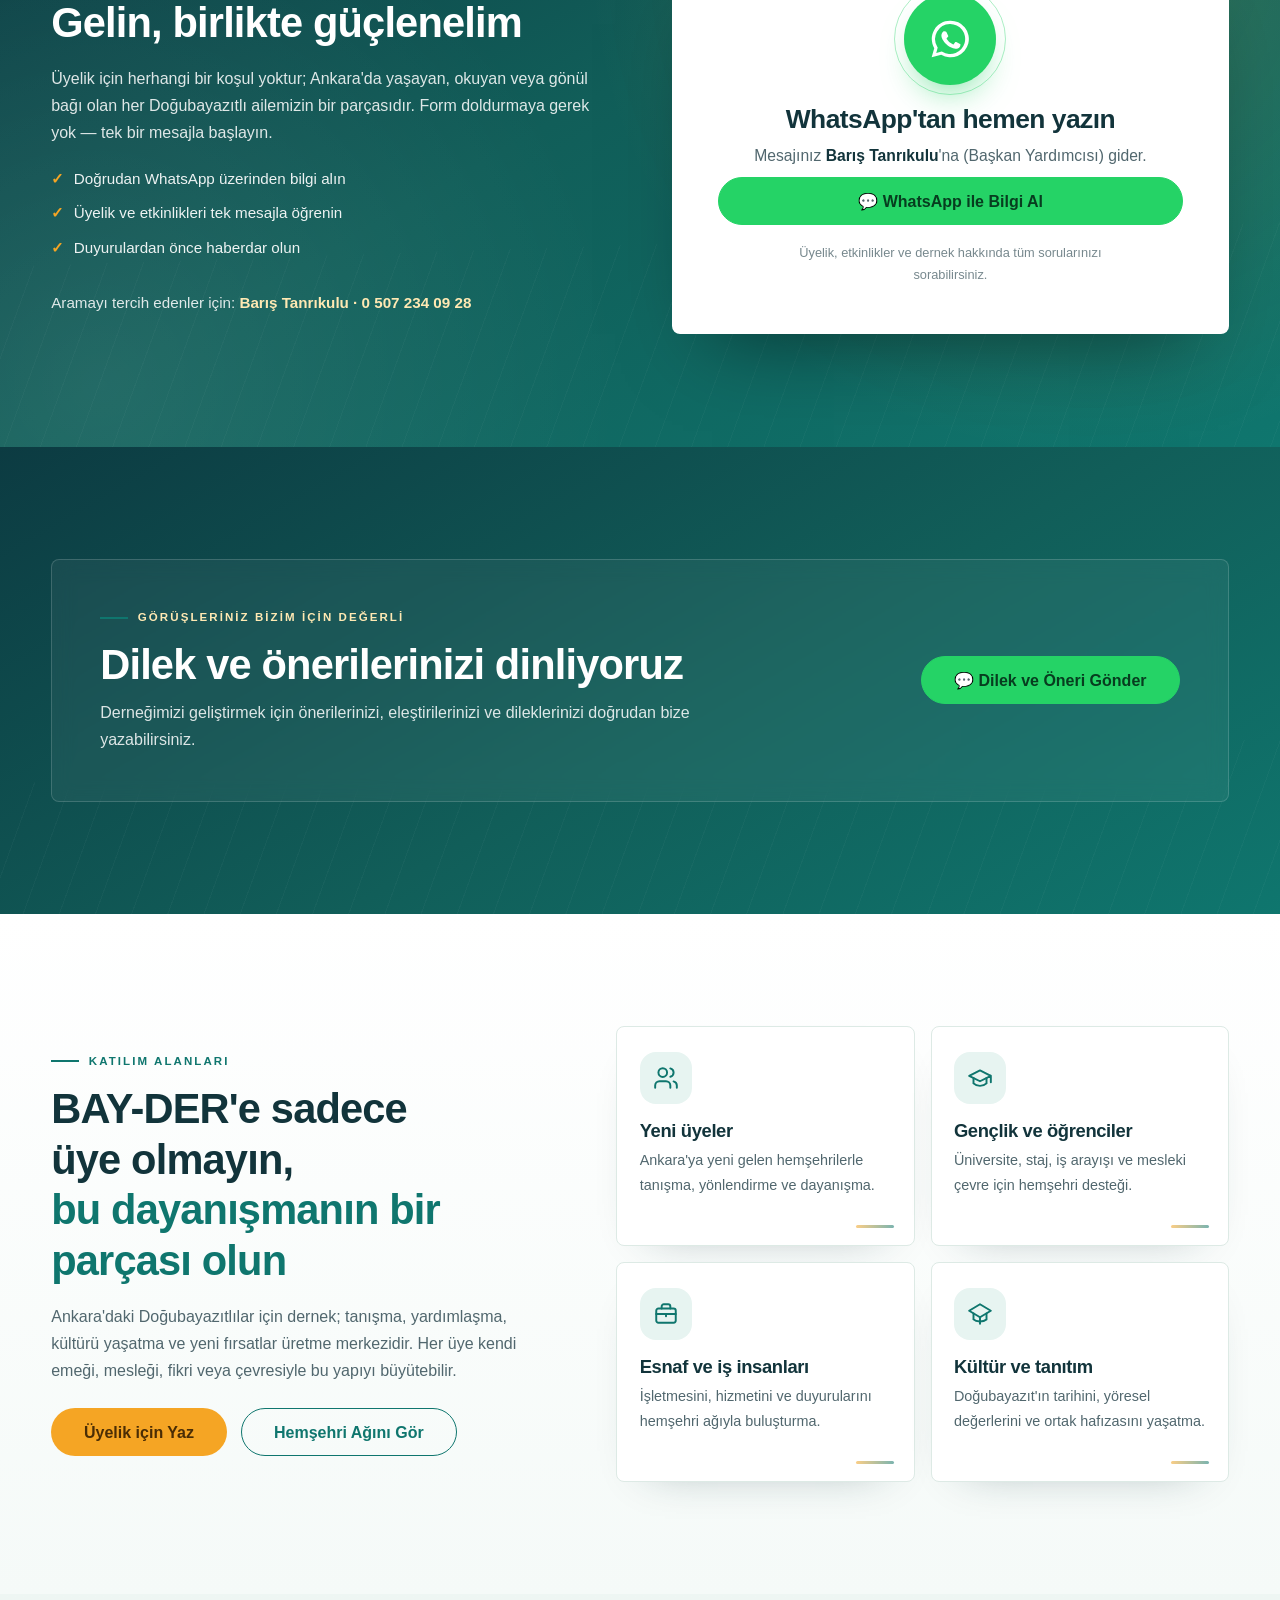
==== commit 58b7b409: "Improve account detail copying with mobile clipboard fallback" ====
--- a/index.html
+++ b/index.html
@@ -1211,6 +1211,6 @@
   </nav>
 
   <script src="assets/js/main.js?v=20260923-donation-page" defer></script>
-  <script src="assets/js/donation.js?v=20260923-copy-icons" defer></script>
+  <script src="assets/js/donation.js?v=20260923-copy-fallback" defer></script>
 </body>
 </html>
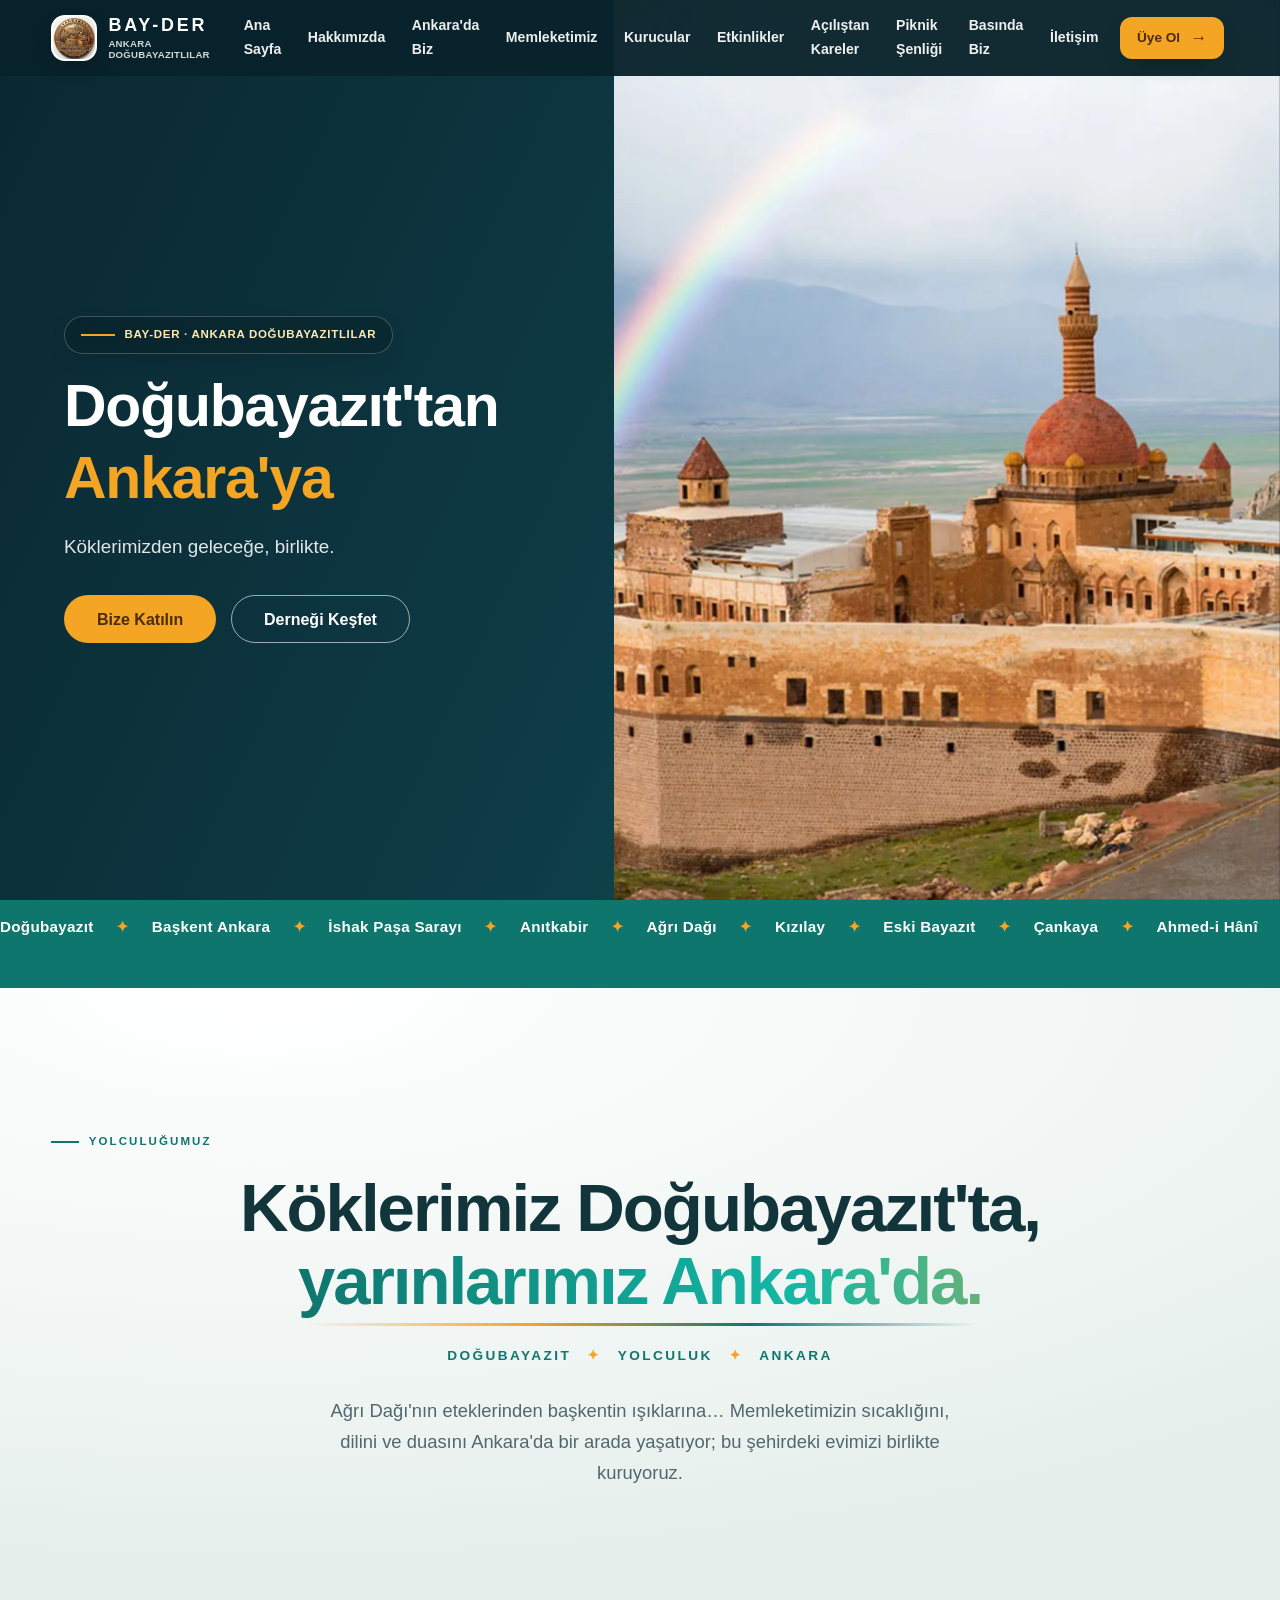
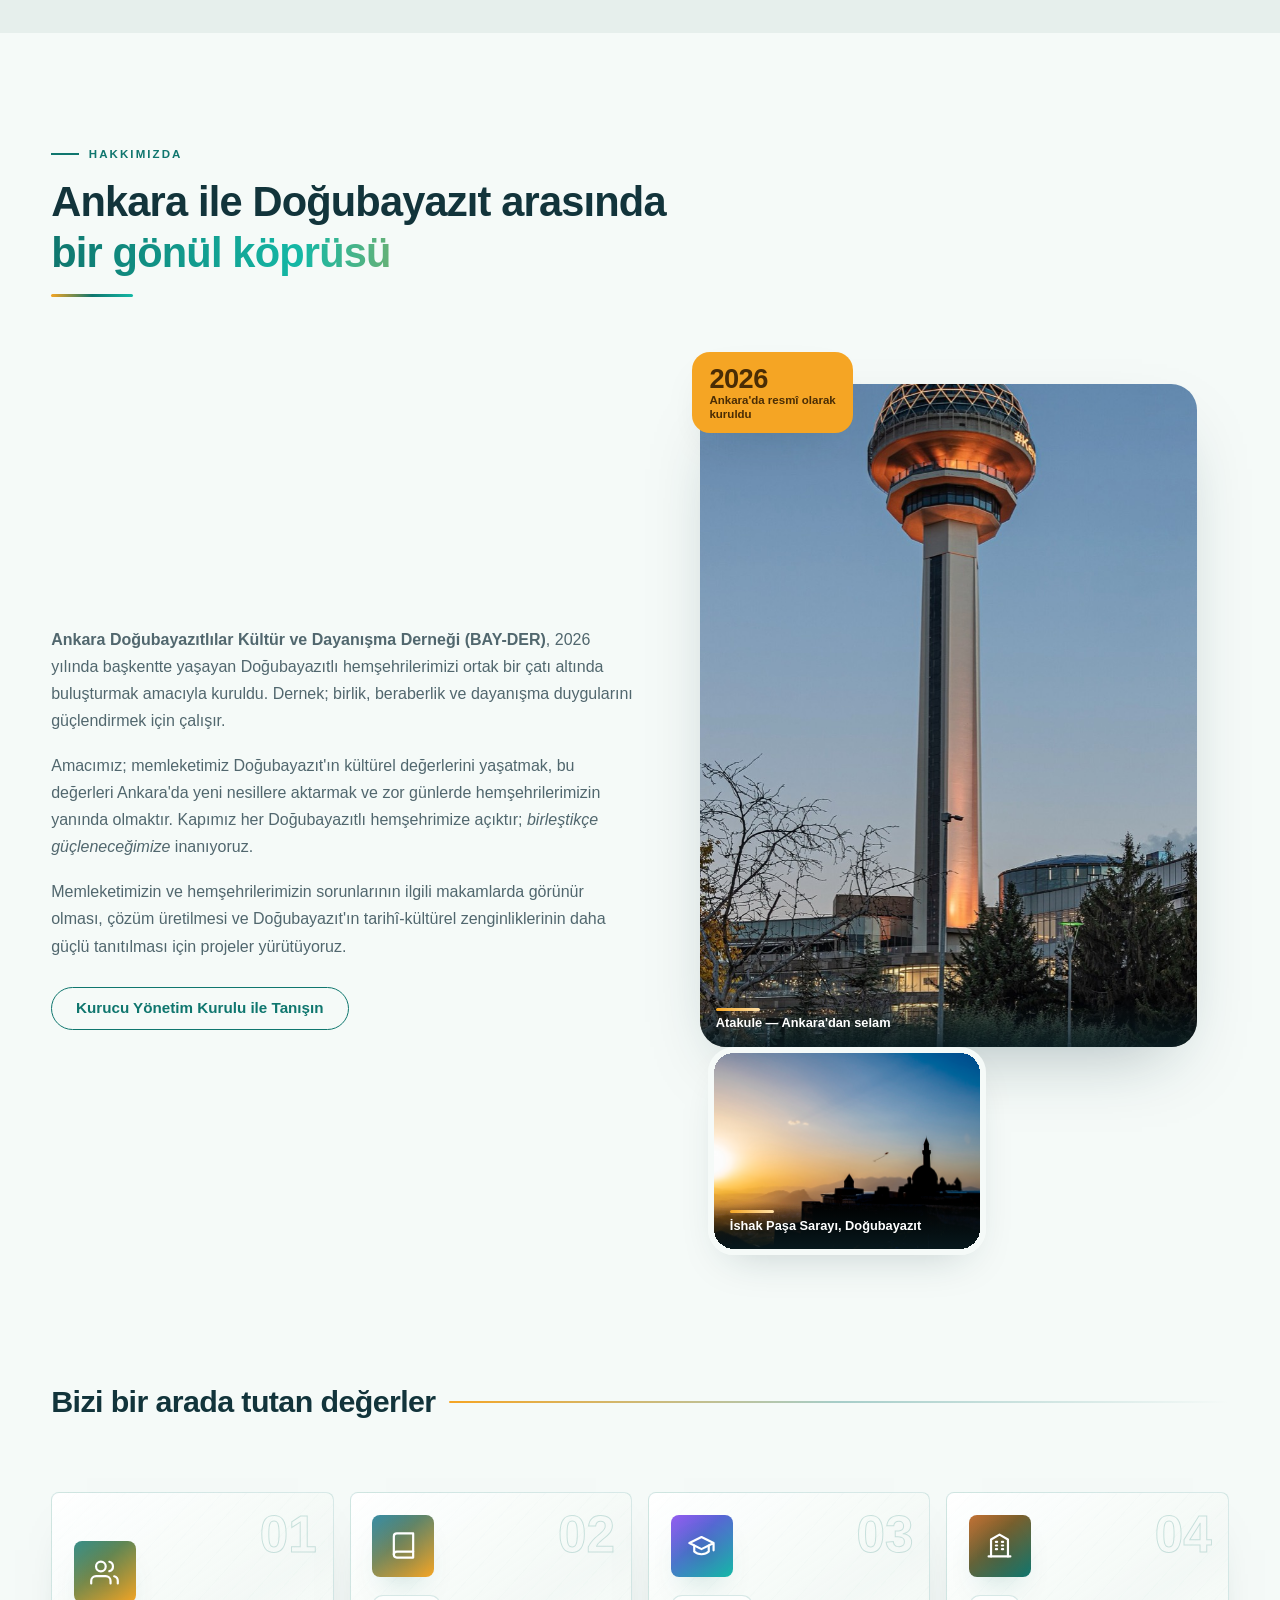
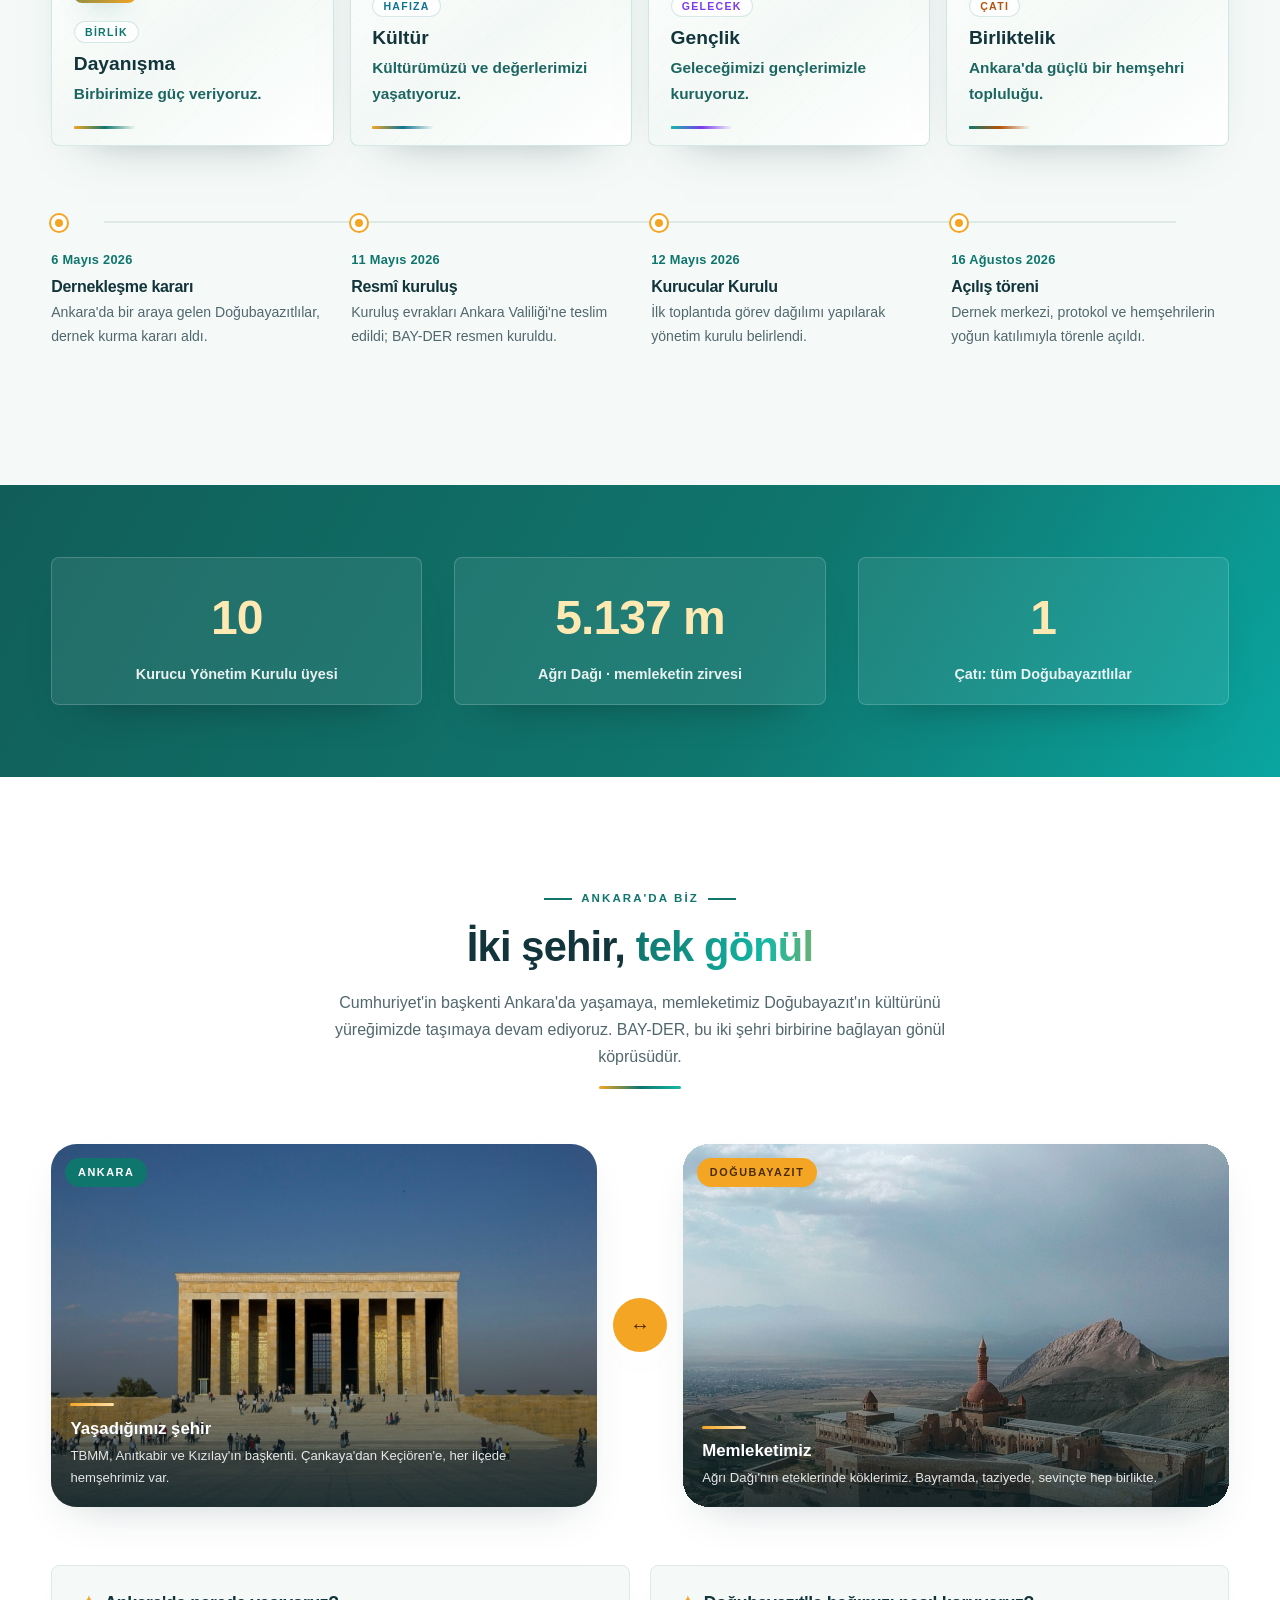
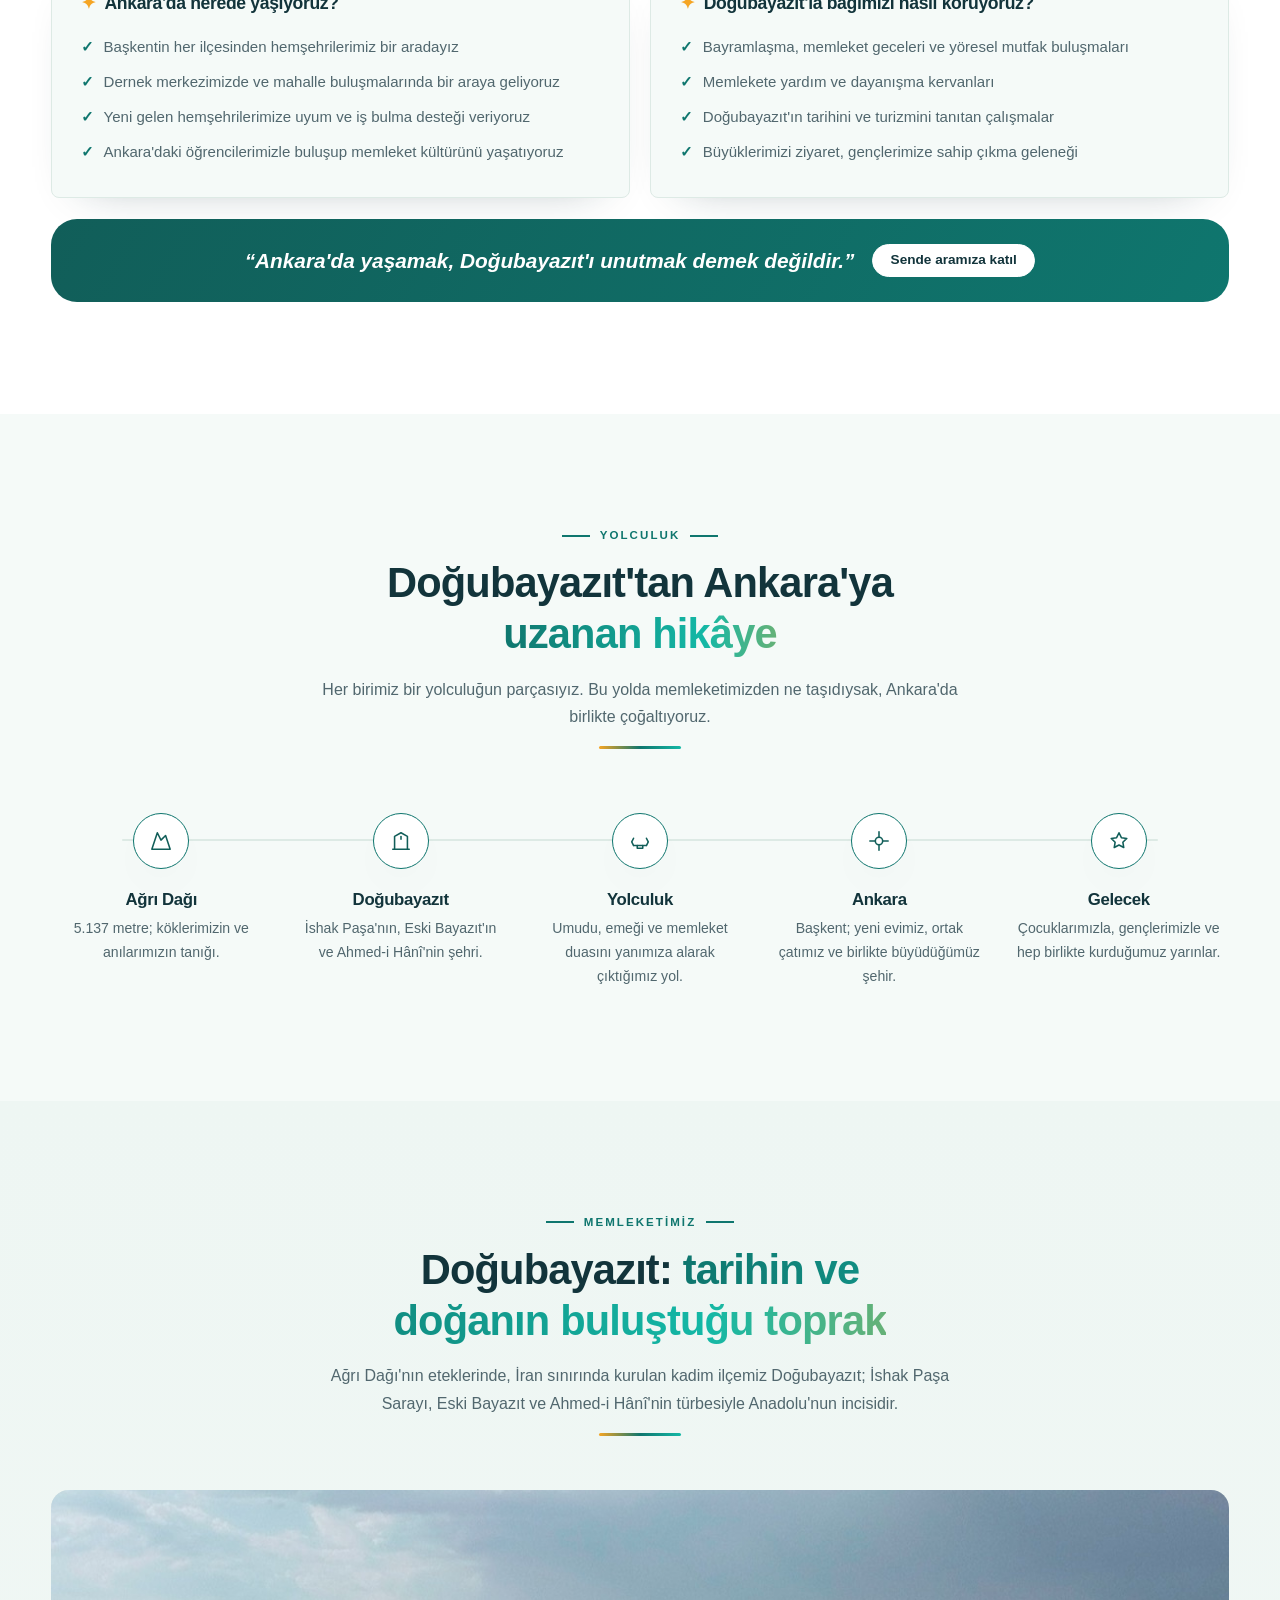
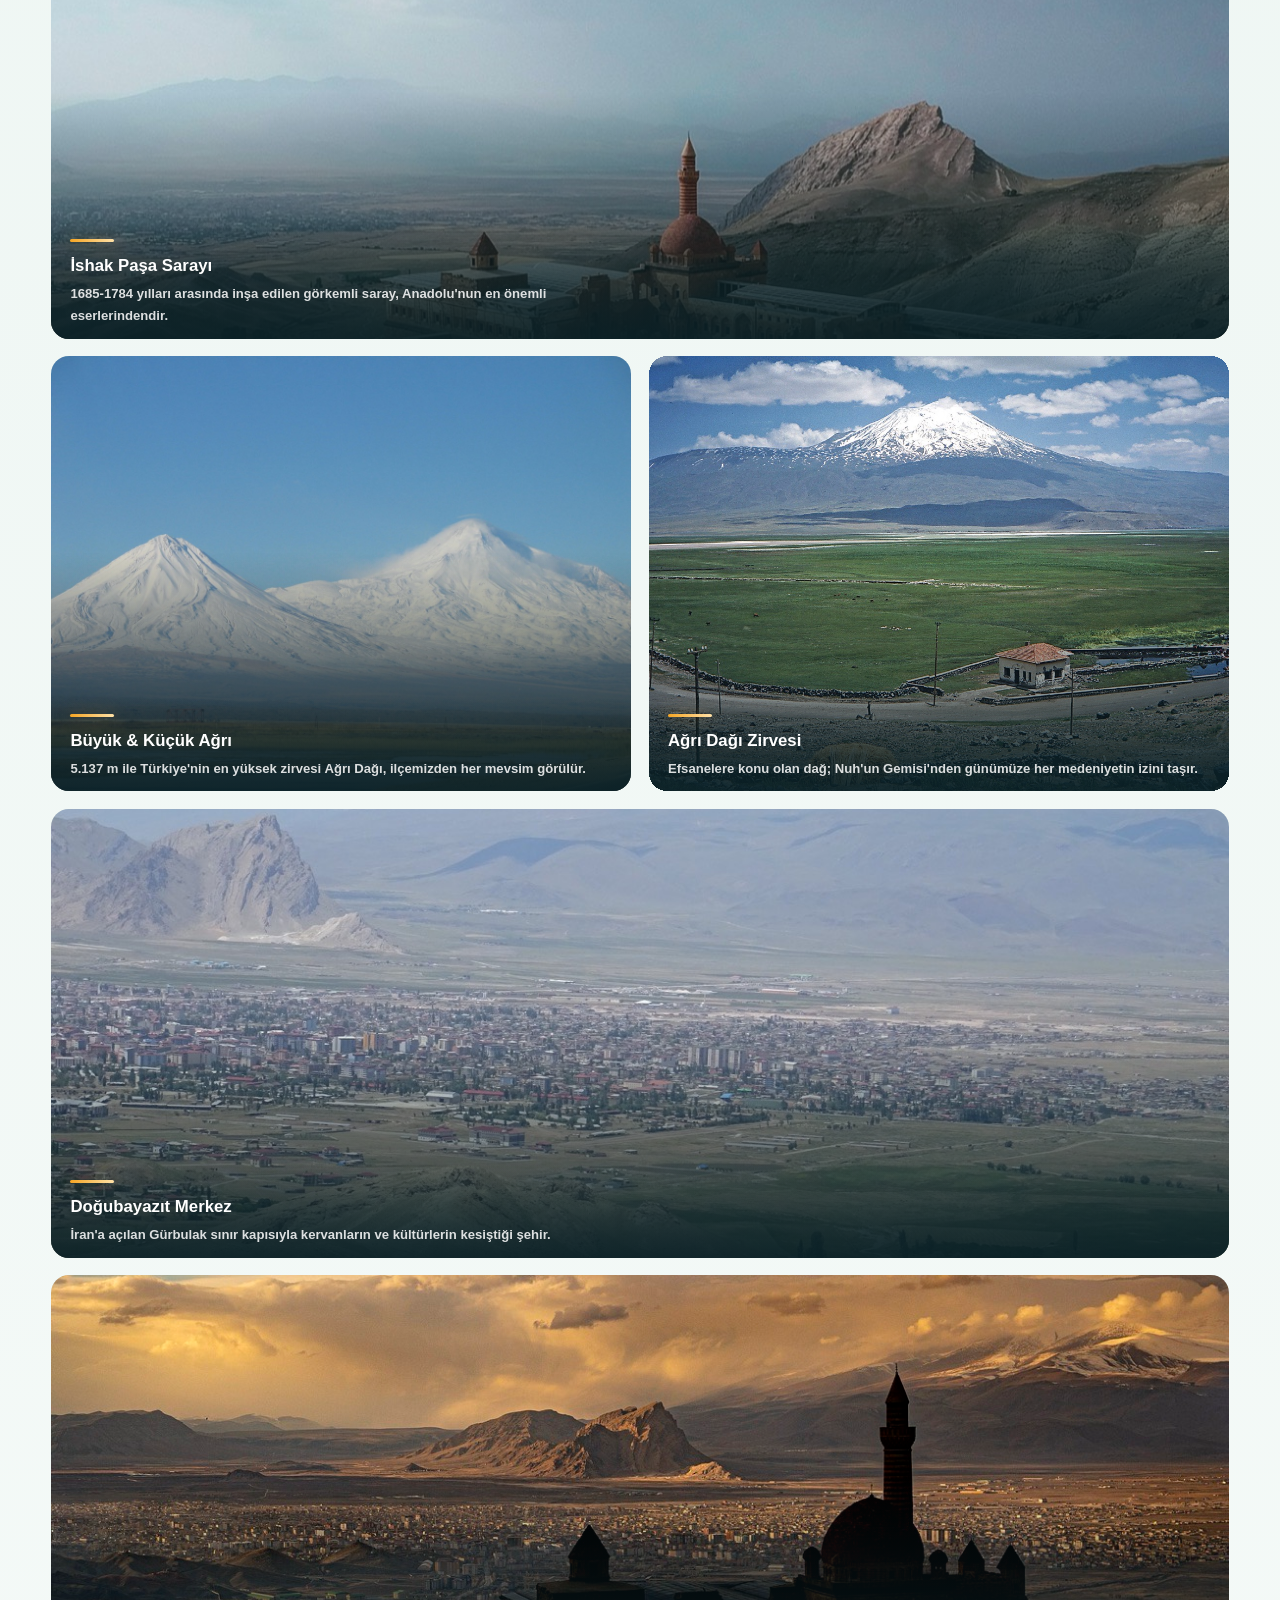
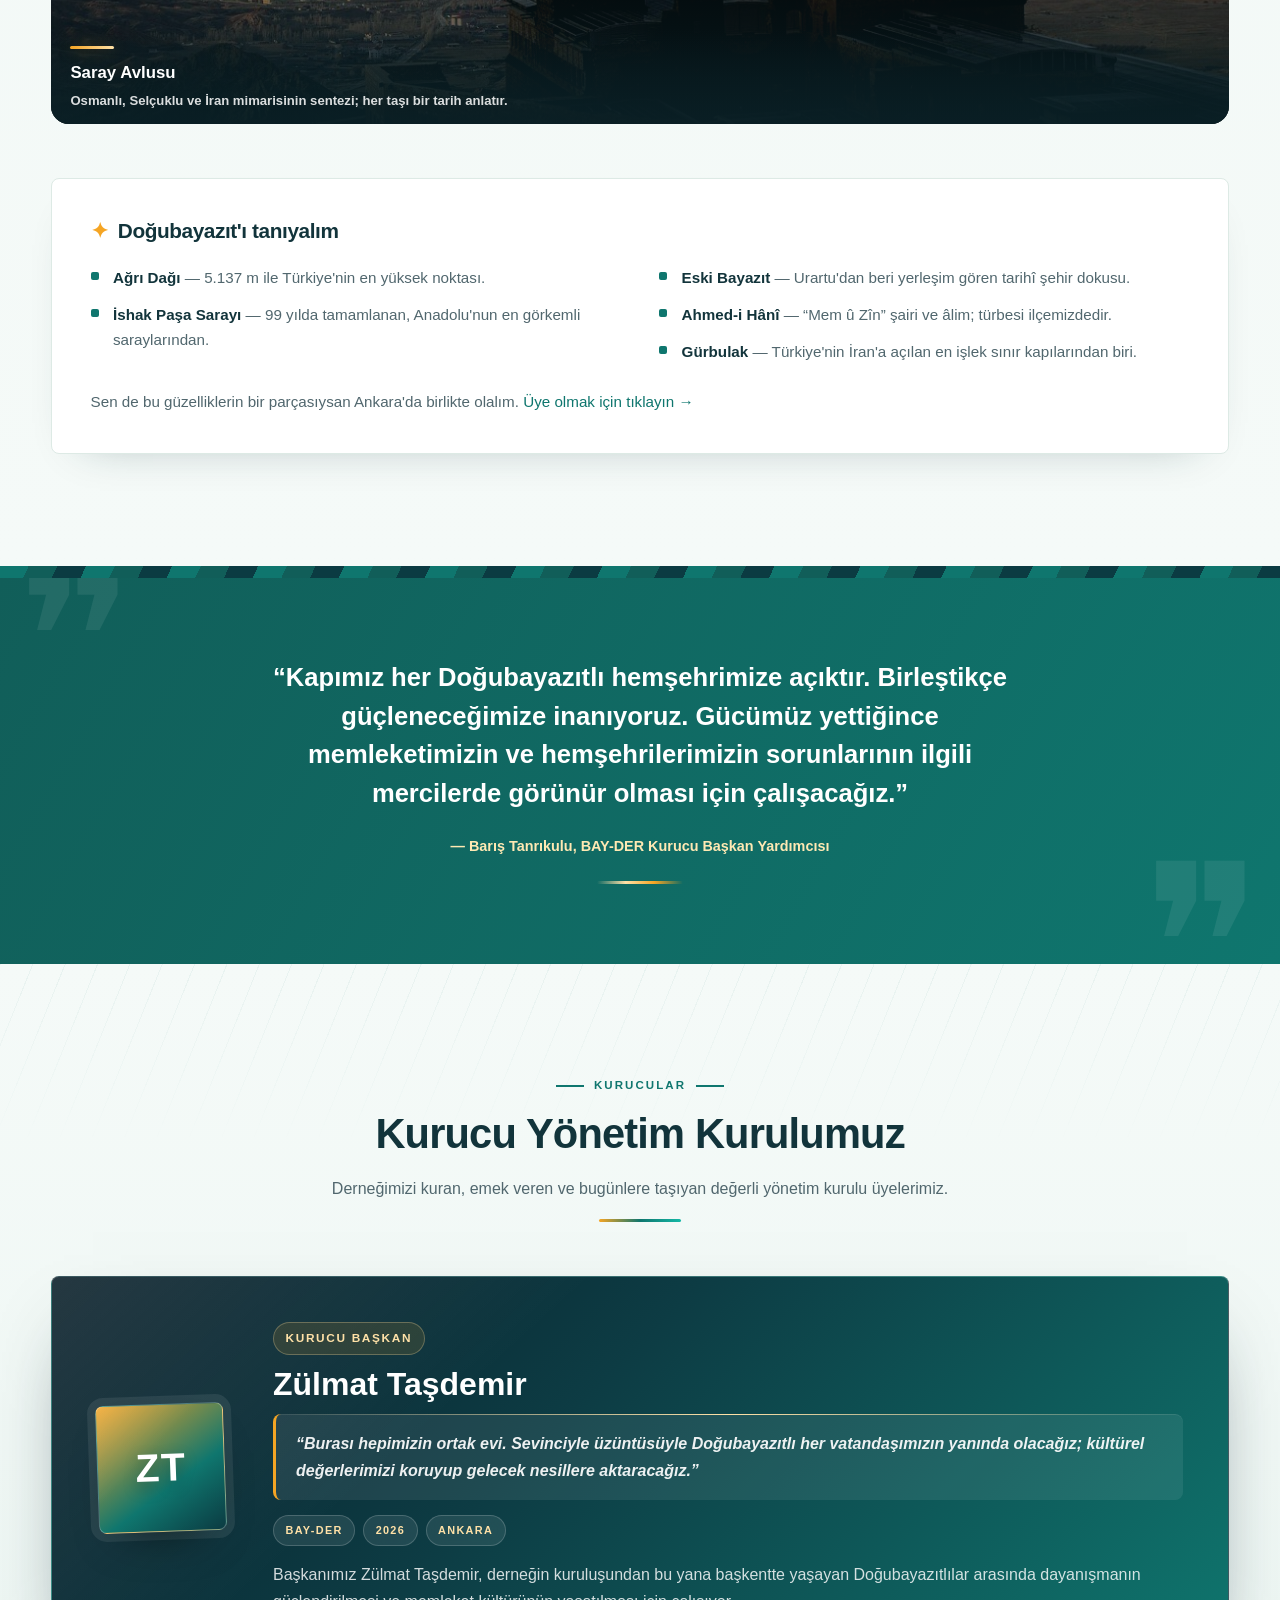
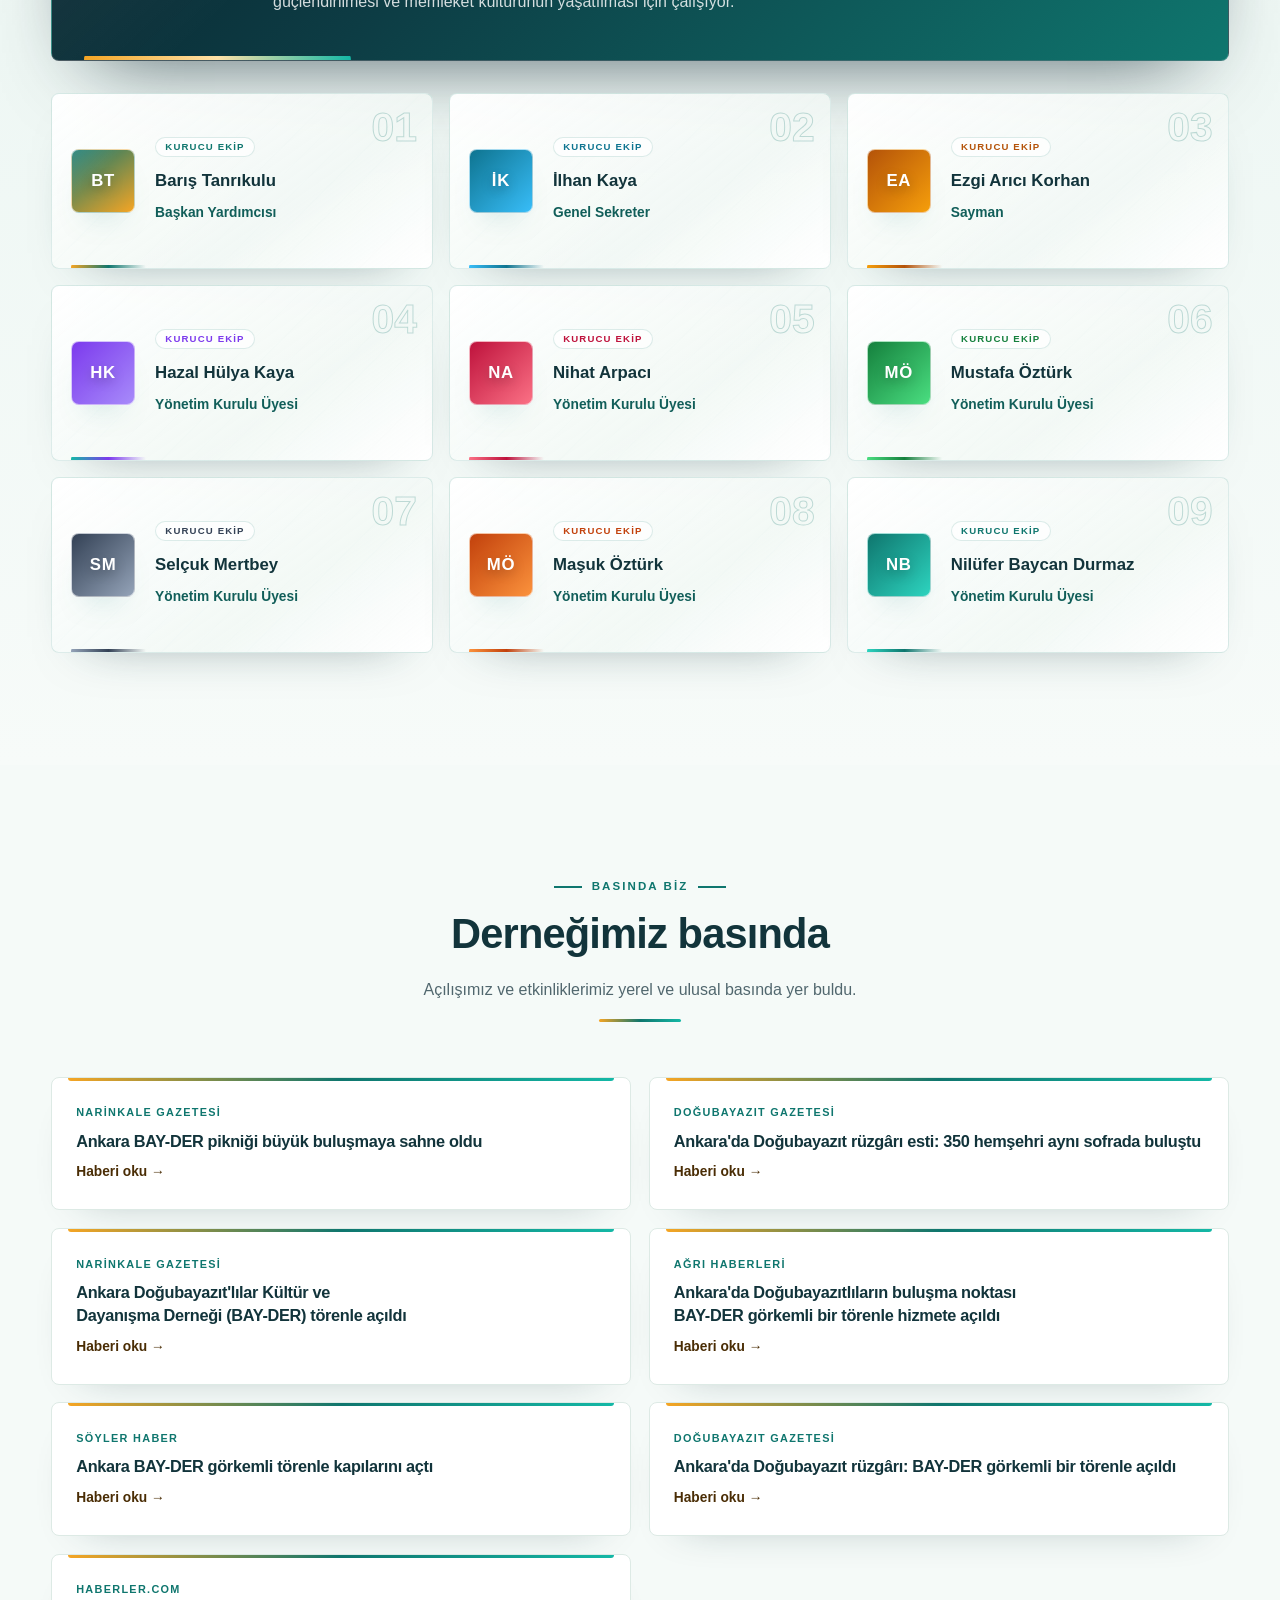
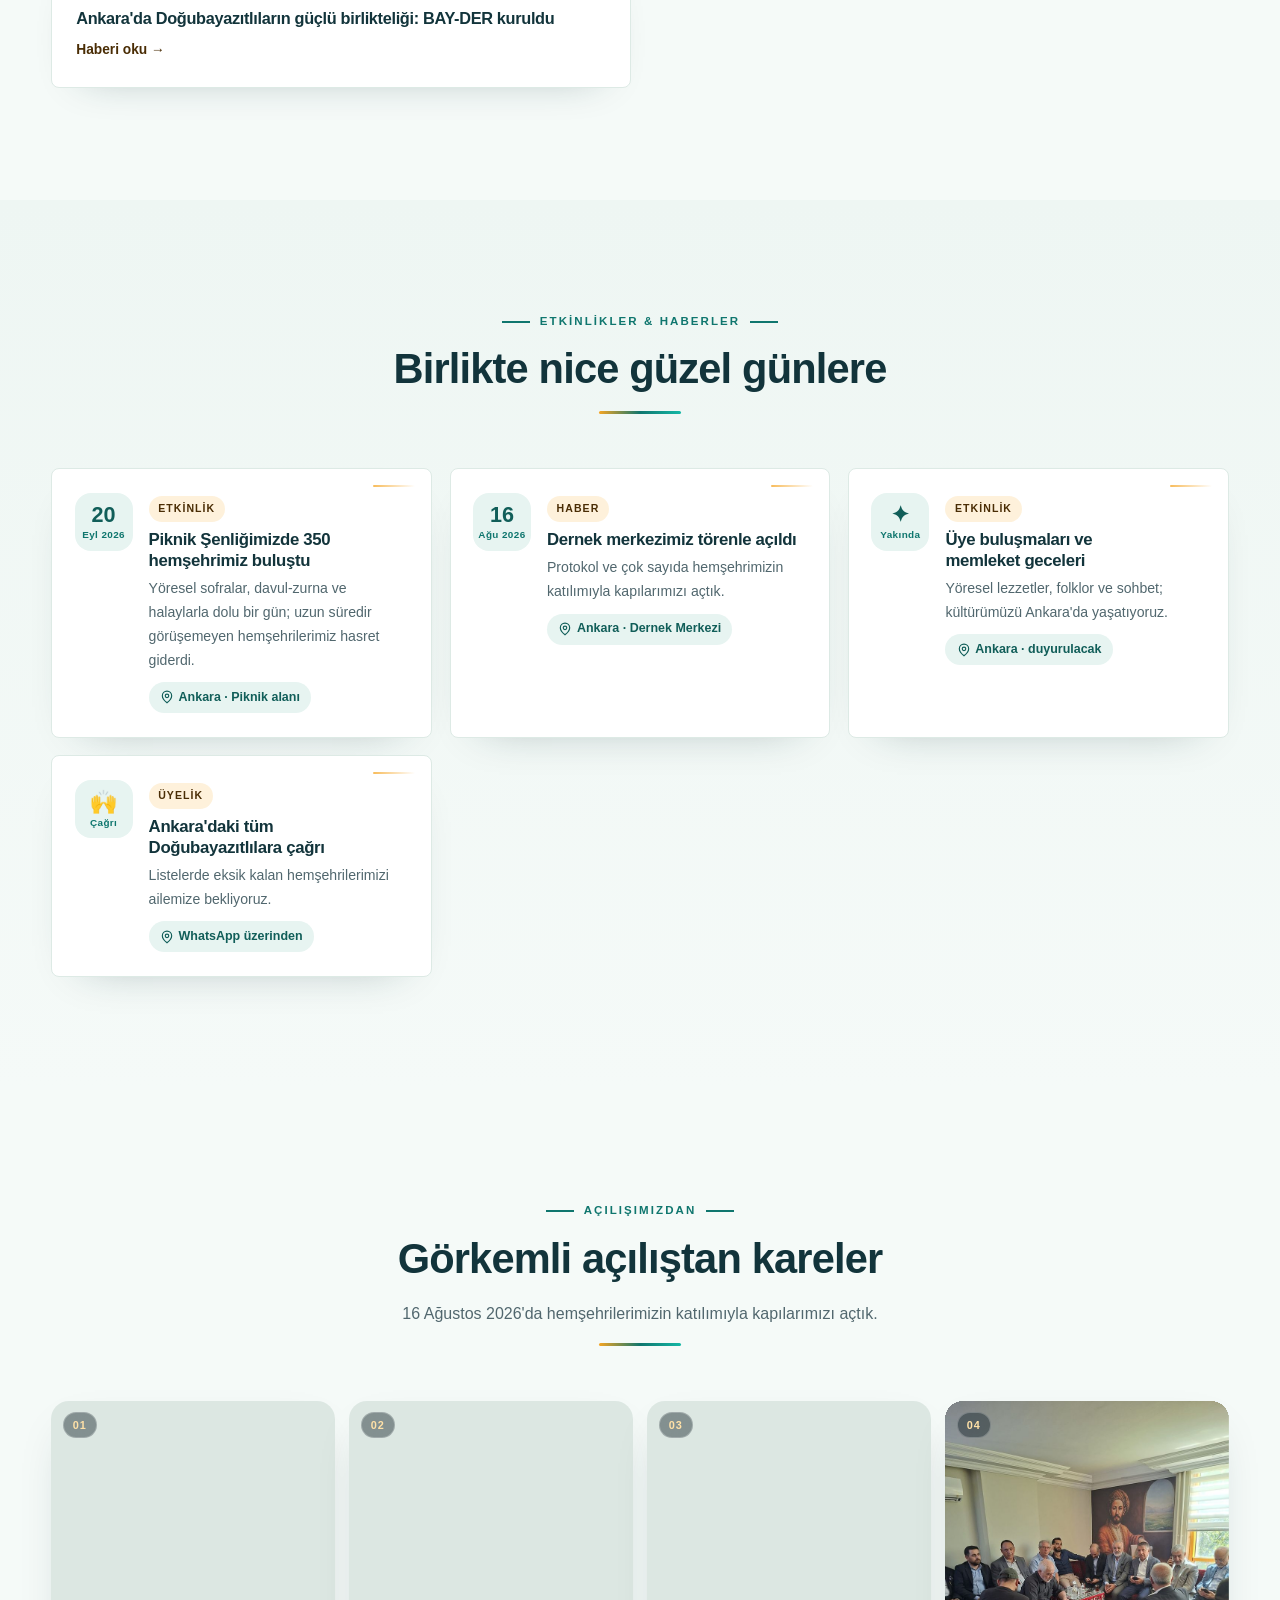
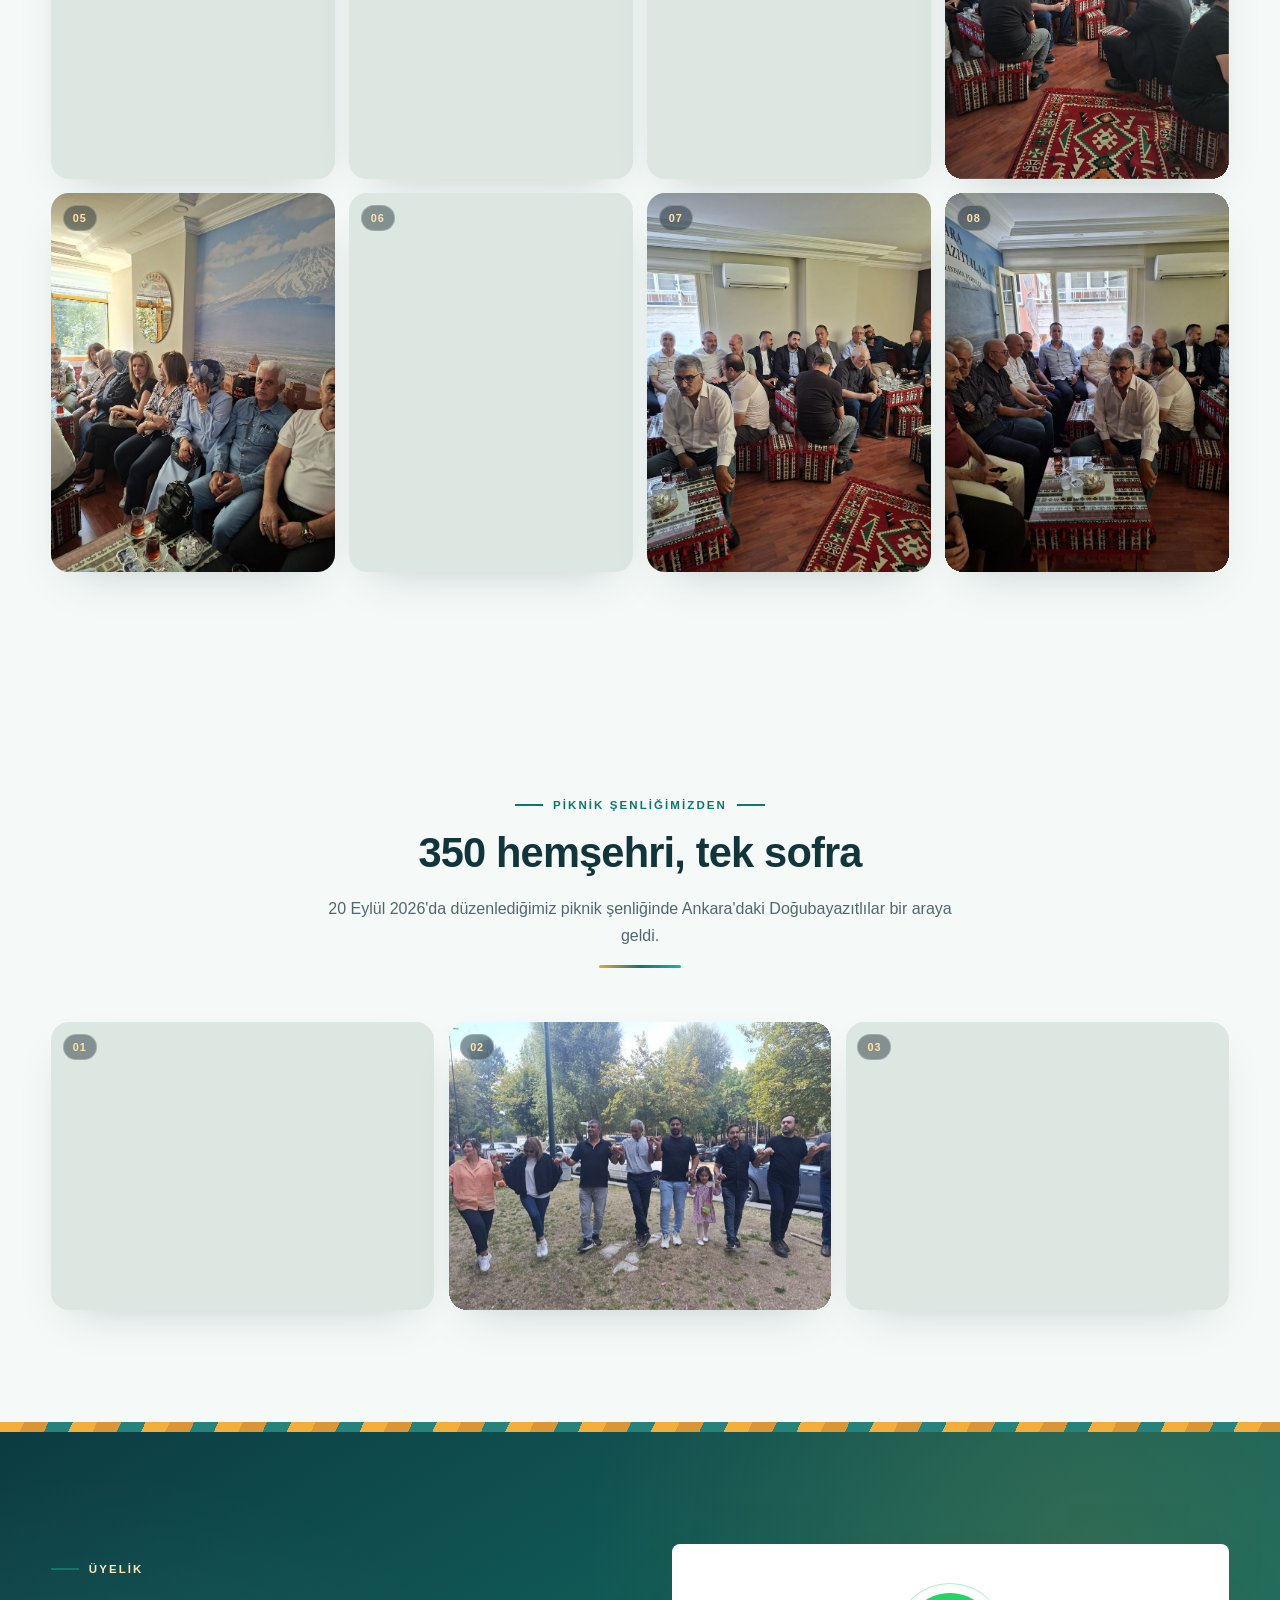
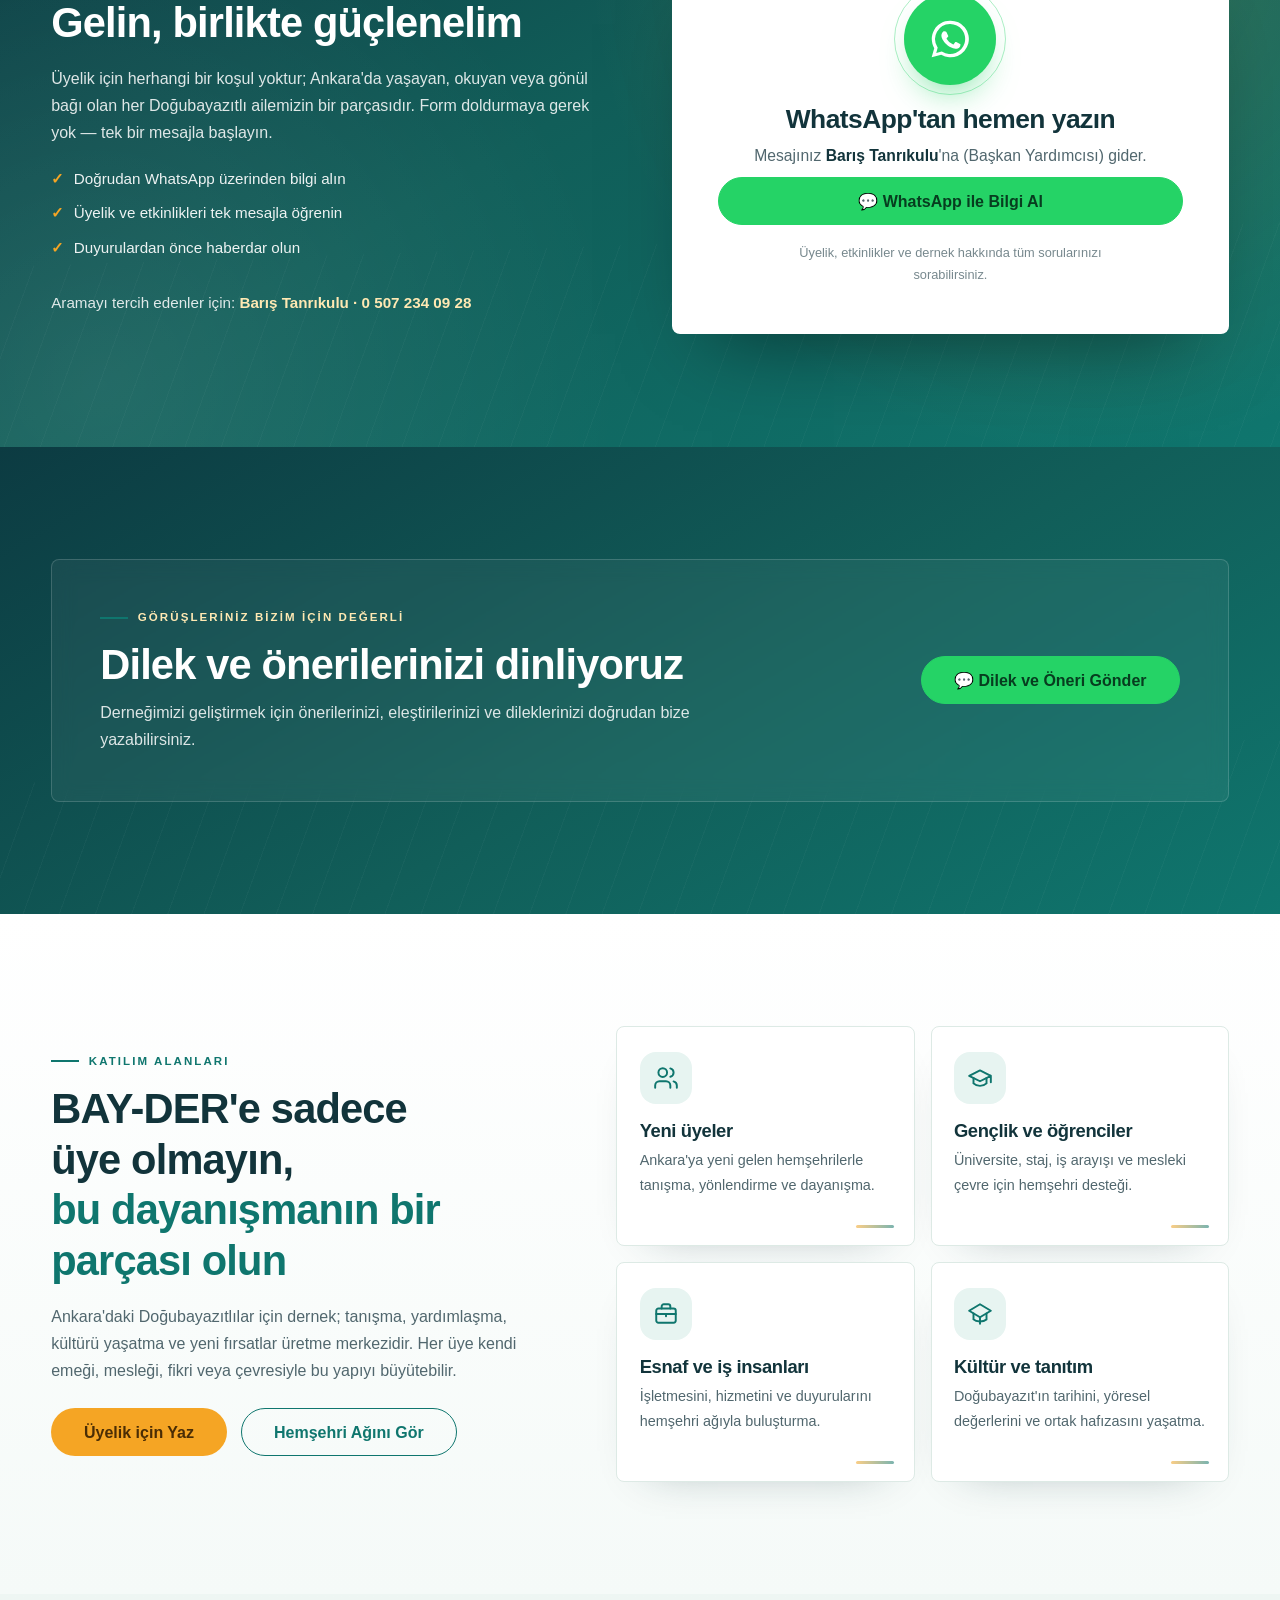
==== commit 118d8368: "Widen social sharing image with centered logo and side margins" ====
--- a/index.html
+++ b/index.html
@@ -29,16 +29,16 @@
   <meta property="og:site_name" content="BAY-DER">
   <meta property="og:title" content="Ankara Doğubayazıtlılar Derneği">
   <meta property="og:description" content="Doğubayazıt’tan Ankara’ya, aynı gönülde buluşuyoruz. BAY-DER’in etkinliklerini keşfedin, hemşehri dayanışmasına katılın.">
-  <meta property="og:image" content="https://ankaradogubeyazitlilardernegi.com/assets/img/logo.jpg">
-  <meta property="og:image:secure_url" content="https://ankaradogubeyazitlilardernegi.com/assets/img/logo.jpg">
+  <meta property="og:image" content="https://ankaradogubeyazitlilardernegi.com/assets/img/logo-share-wide.jpg">
+  <meta property="og:image:secure_url" content="https://ankaradogubeyazitlilardernegi.com/assets/img/logo-share-wide.jpg">
   <meta property="og:image:type" content="image/jpeg">
-  <meta property="og:image:width" content="300">
-  <meta property="og:image:height" content="303">
+  <meta property="og:image:width" content="1528">
+  <meta property="og:image:height" content="1029">
   <meta property="og:image:alt" content="Ankara Doğubayazıtlılar Derneği (BAY-DER) logosu">
-  <meta name="twitter:card" content="summary">
+  <meta name="twitter:card" content="summary_large_image">
   <meta name="twitter:title" content="Ankara Doğubayazıtlılar Derneği">
   <meta name="twitter:description" content="Doğubayazıt’tan Ankara’ya, aynı gönülde buluşuyoruz. BAY-DER’in etkinliklerini keşfedin, hemşehri dayanışmasına katılın.">
-  <meta name="twitter:image" content="https://ankaradogubeyazitlilardernegi.com/assets/img/logo.jpg">
+  <meta name="twitter:image" content="https://ankaradogubeyazitlilardernegi.com/assets/img/logo-share-wide.jpg">
   <meta name="twitter:image:alt" content="Ankara Doğubayazıtlılar Derneği (BAY-DER) logosu">
 
   <link rel="icon" type="image/png" href="assets/img/favicon.png">
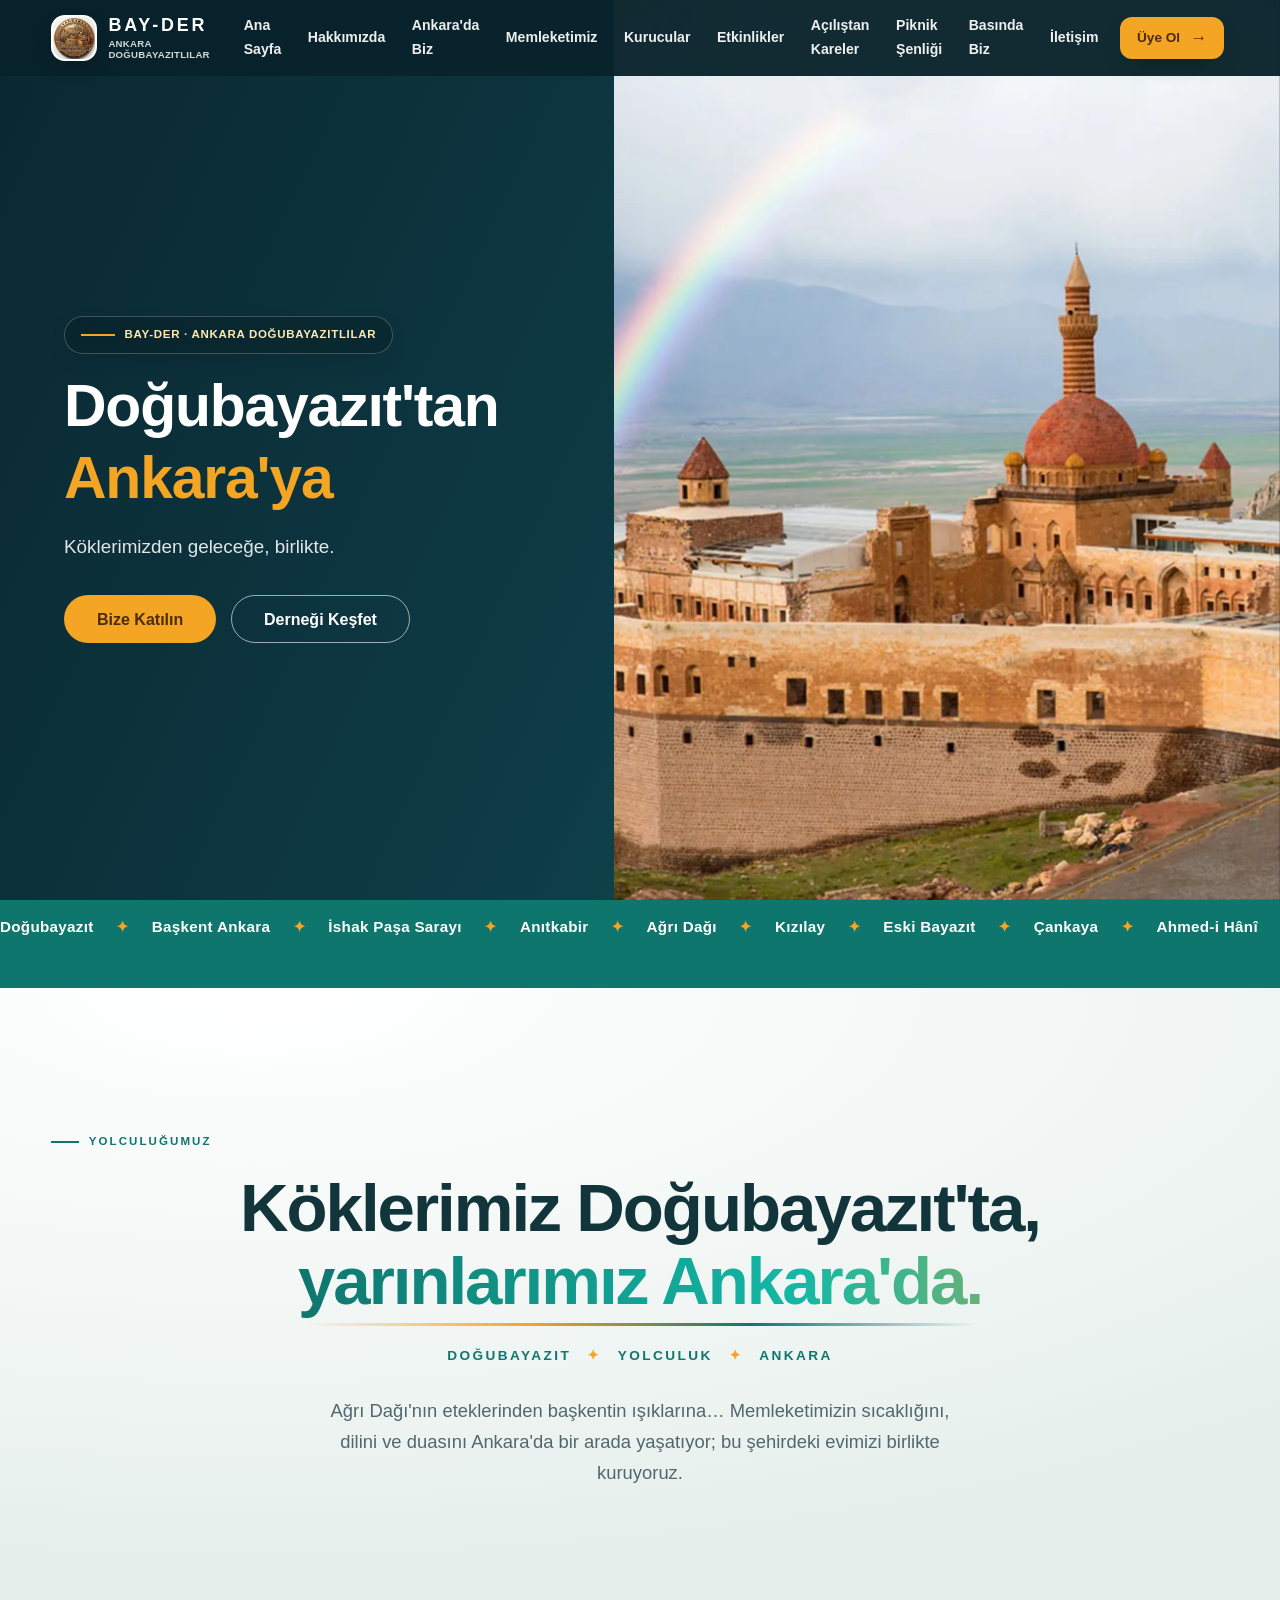
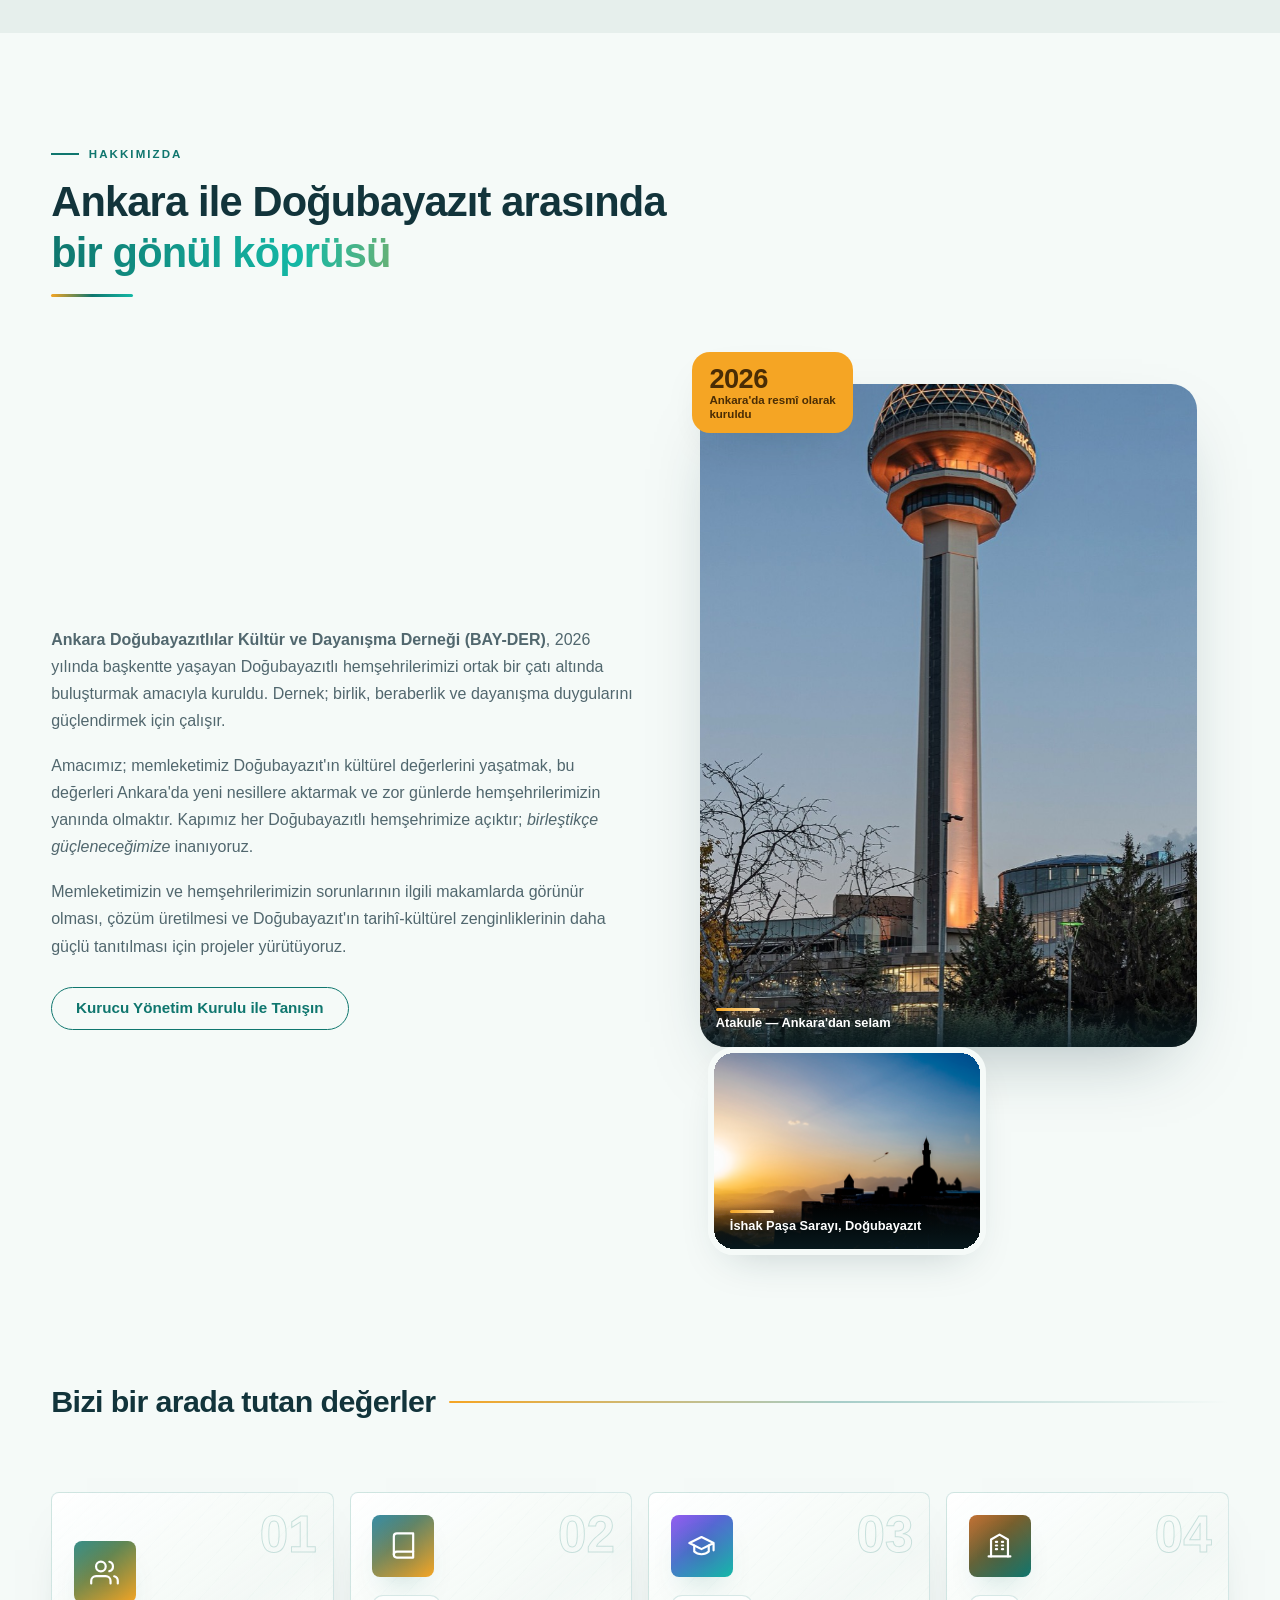
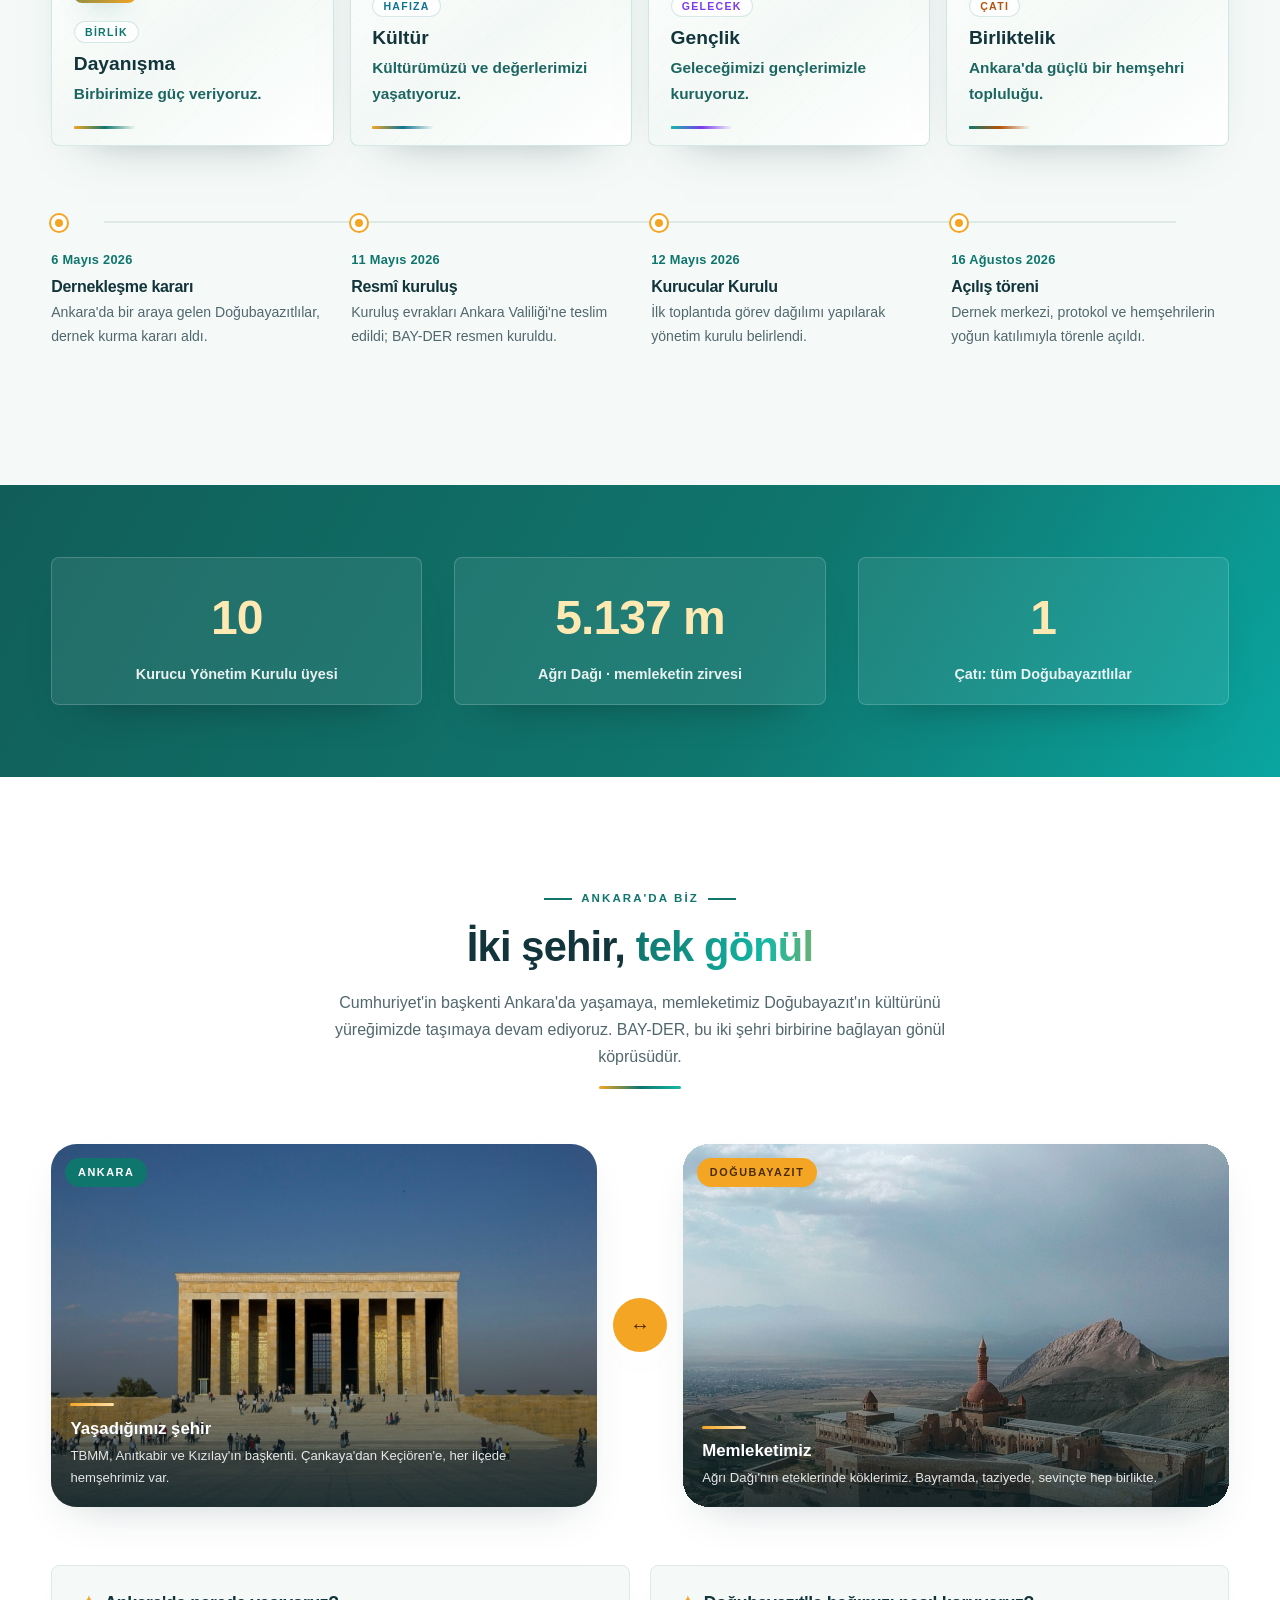
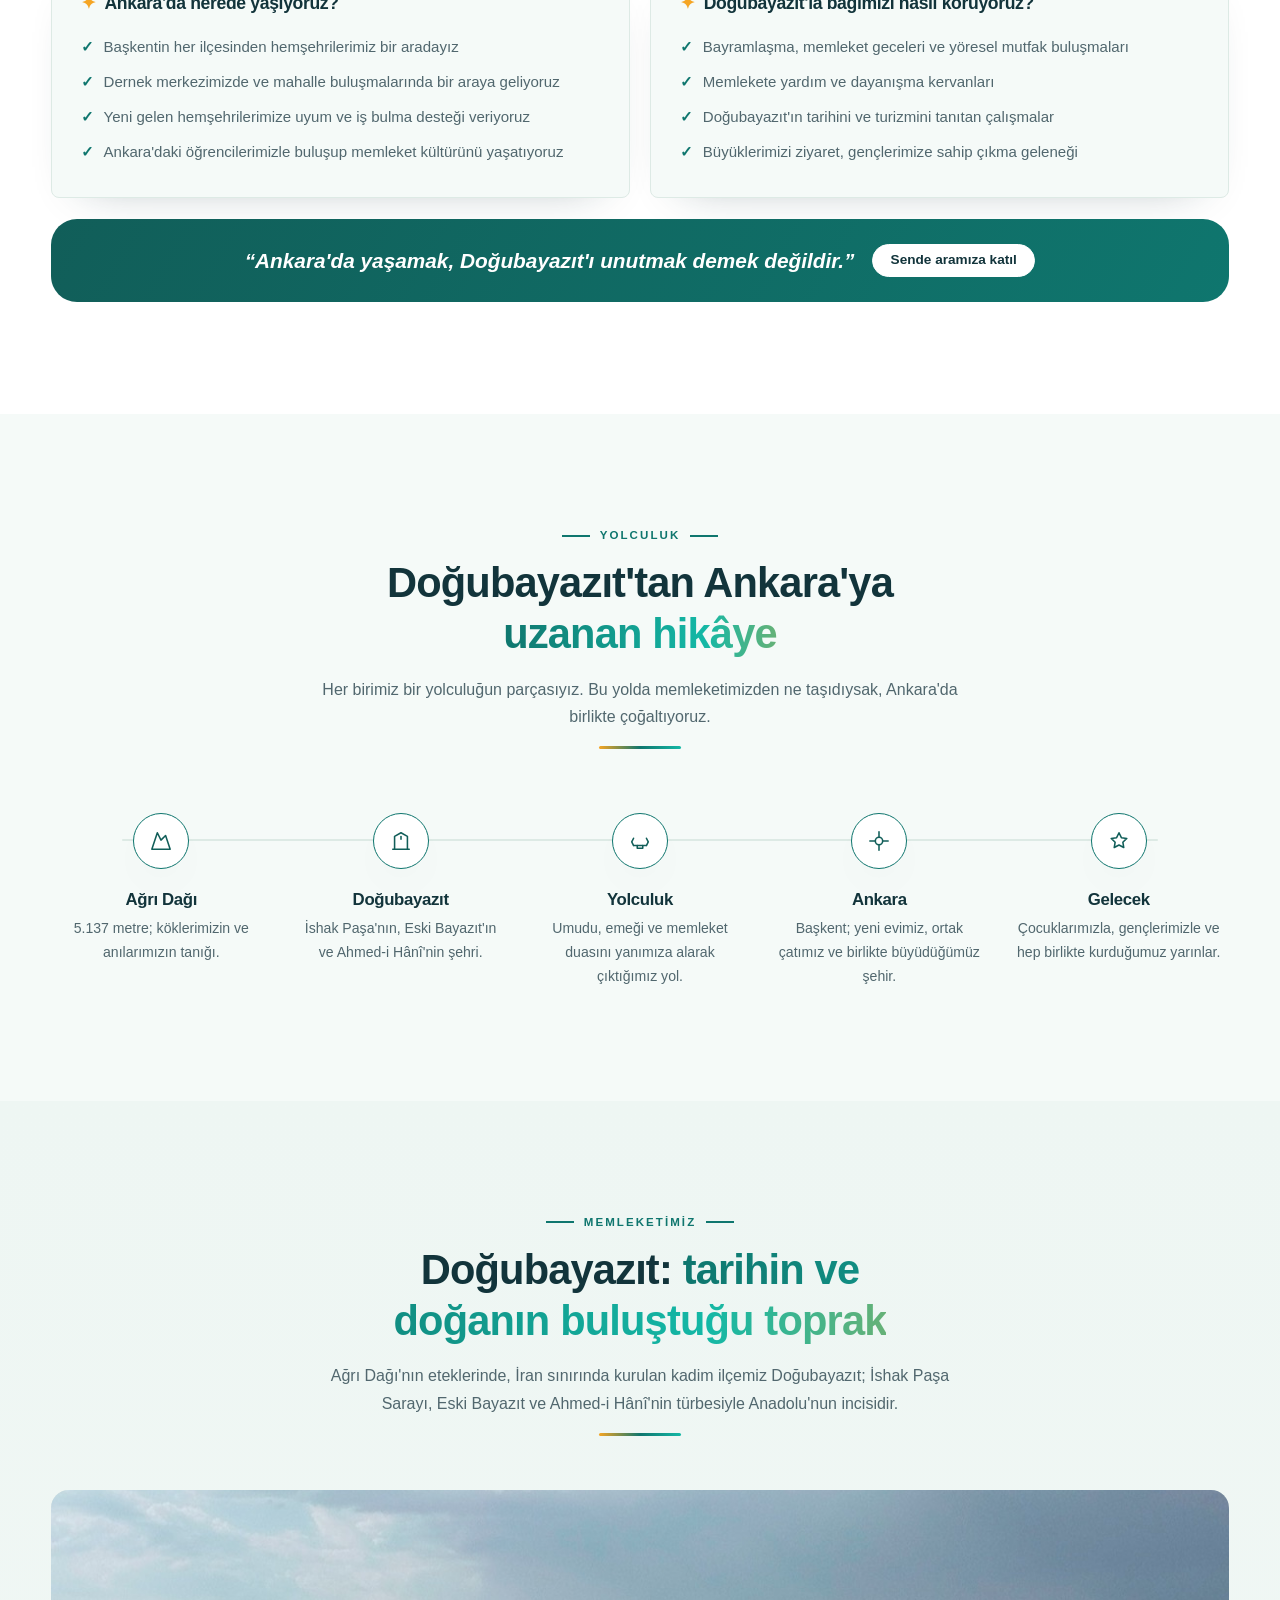
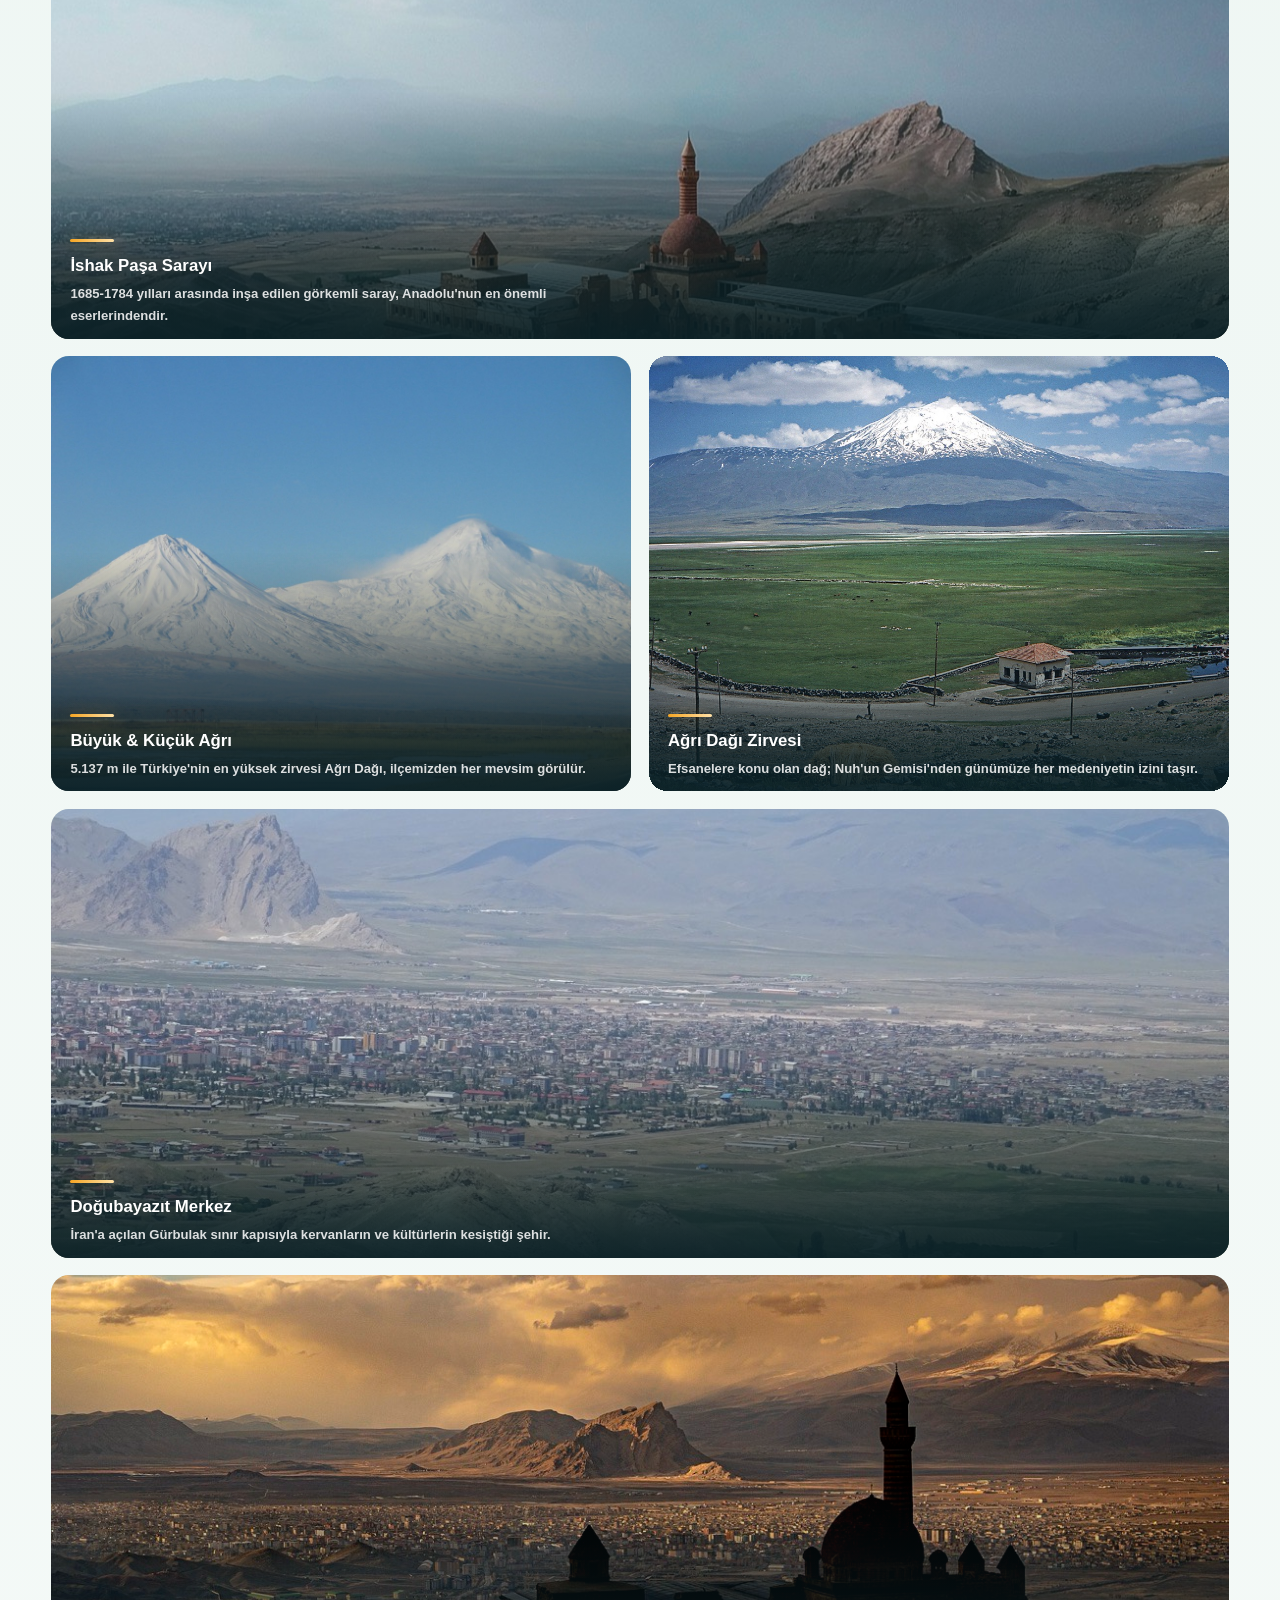
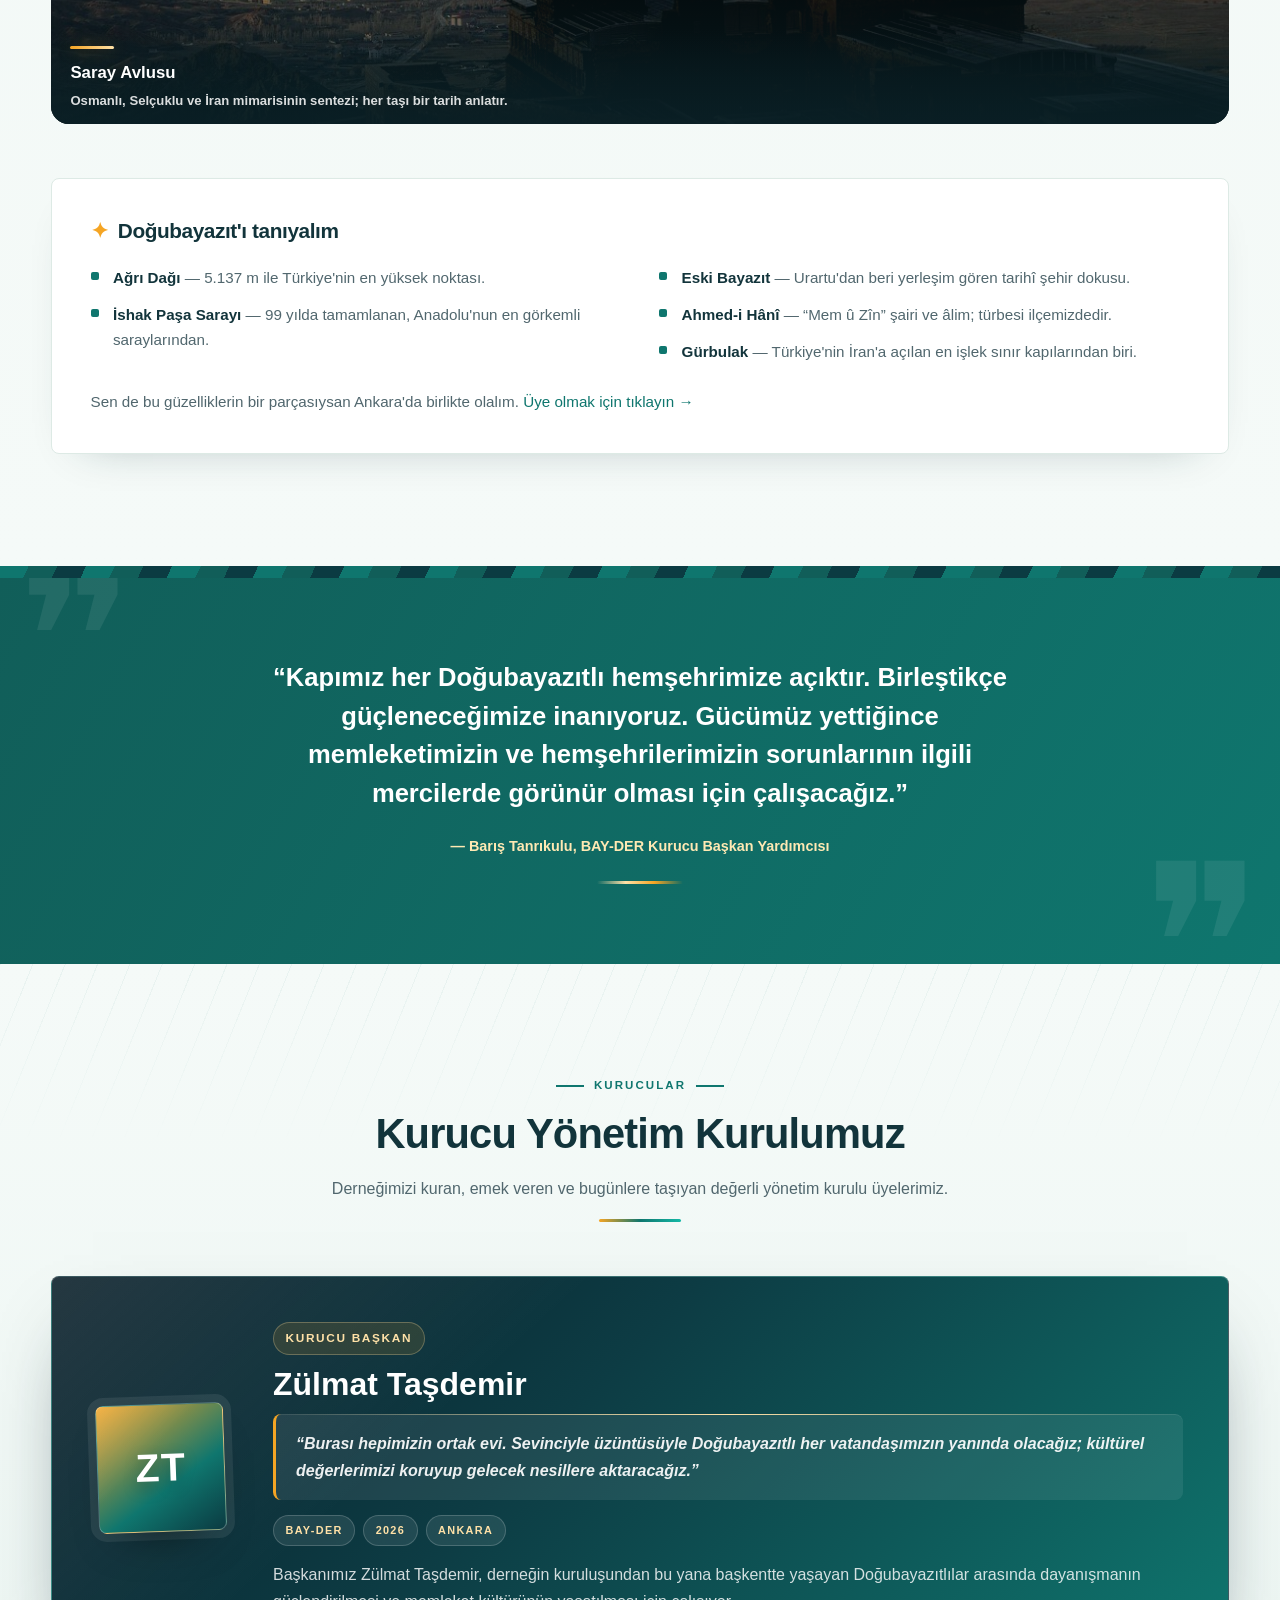
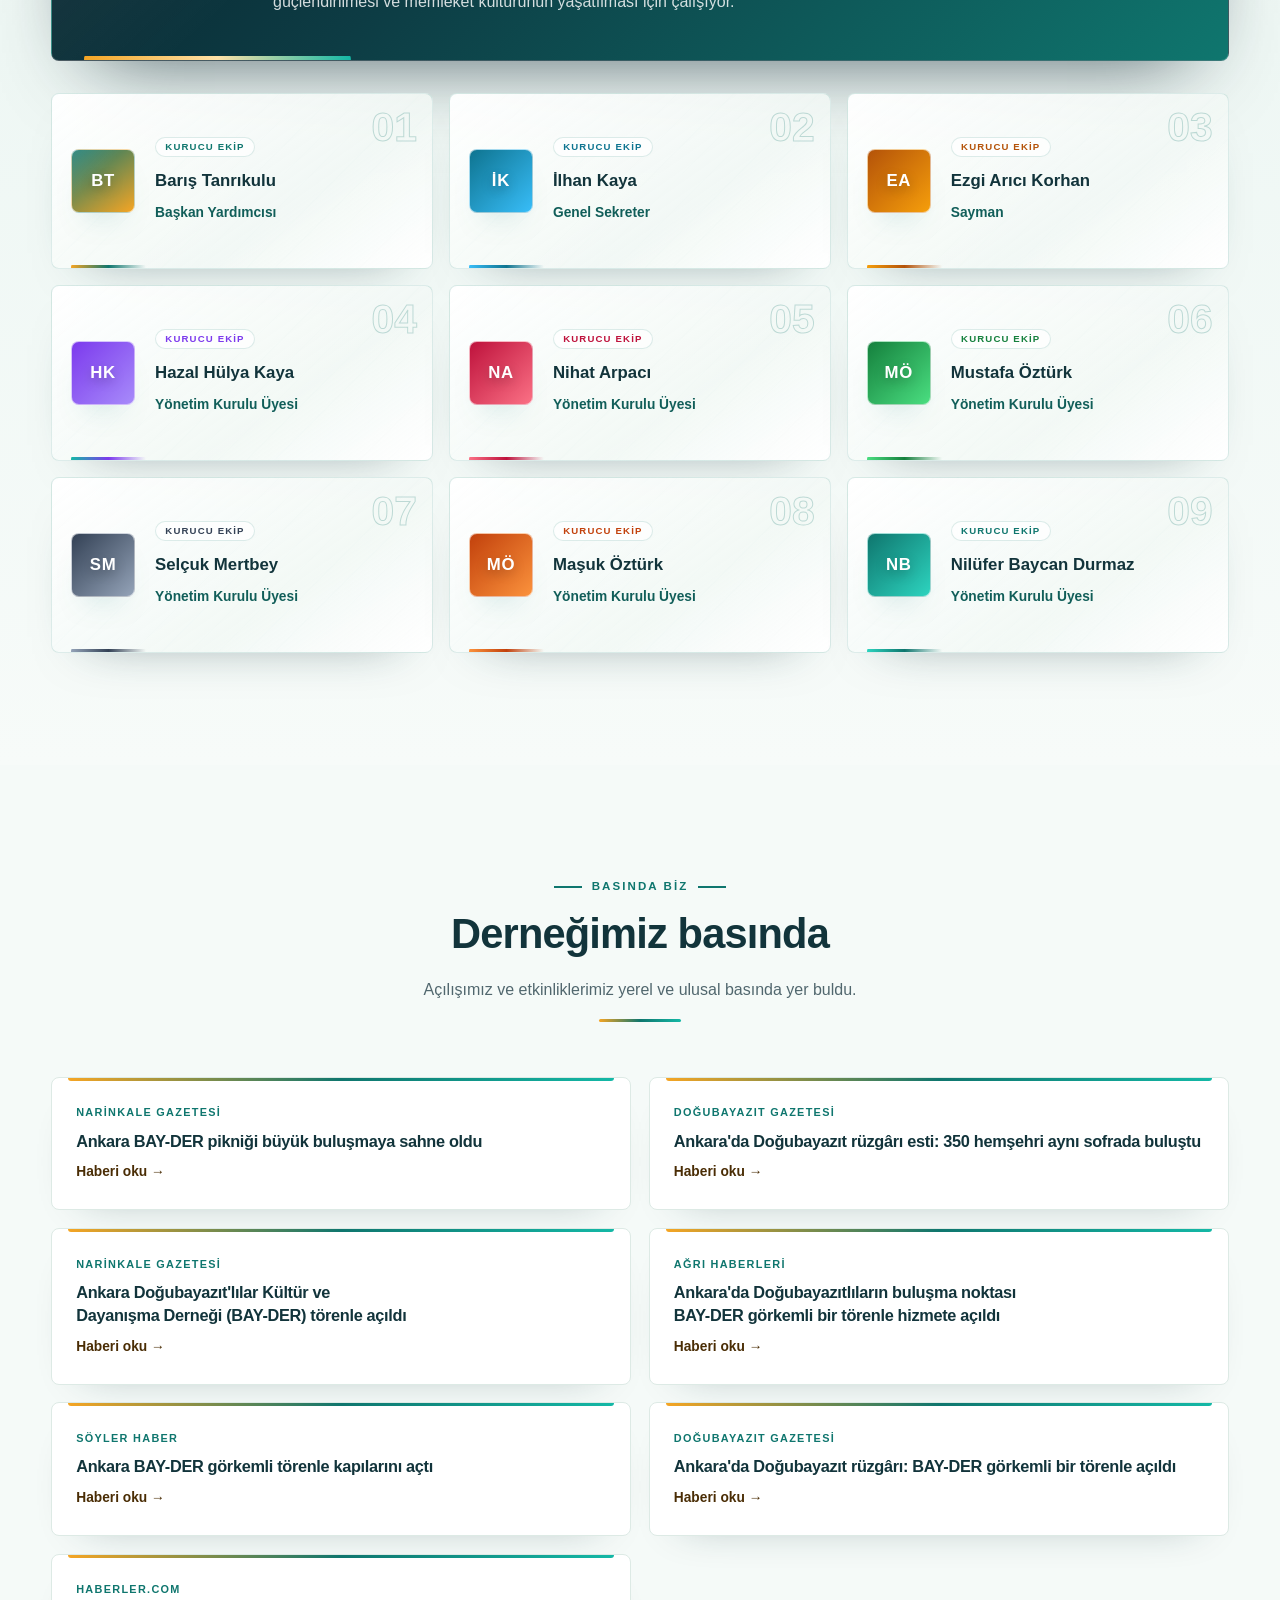
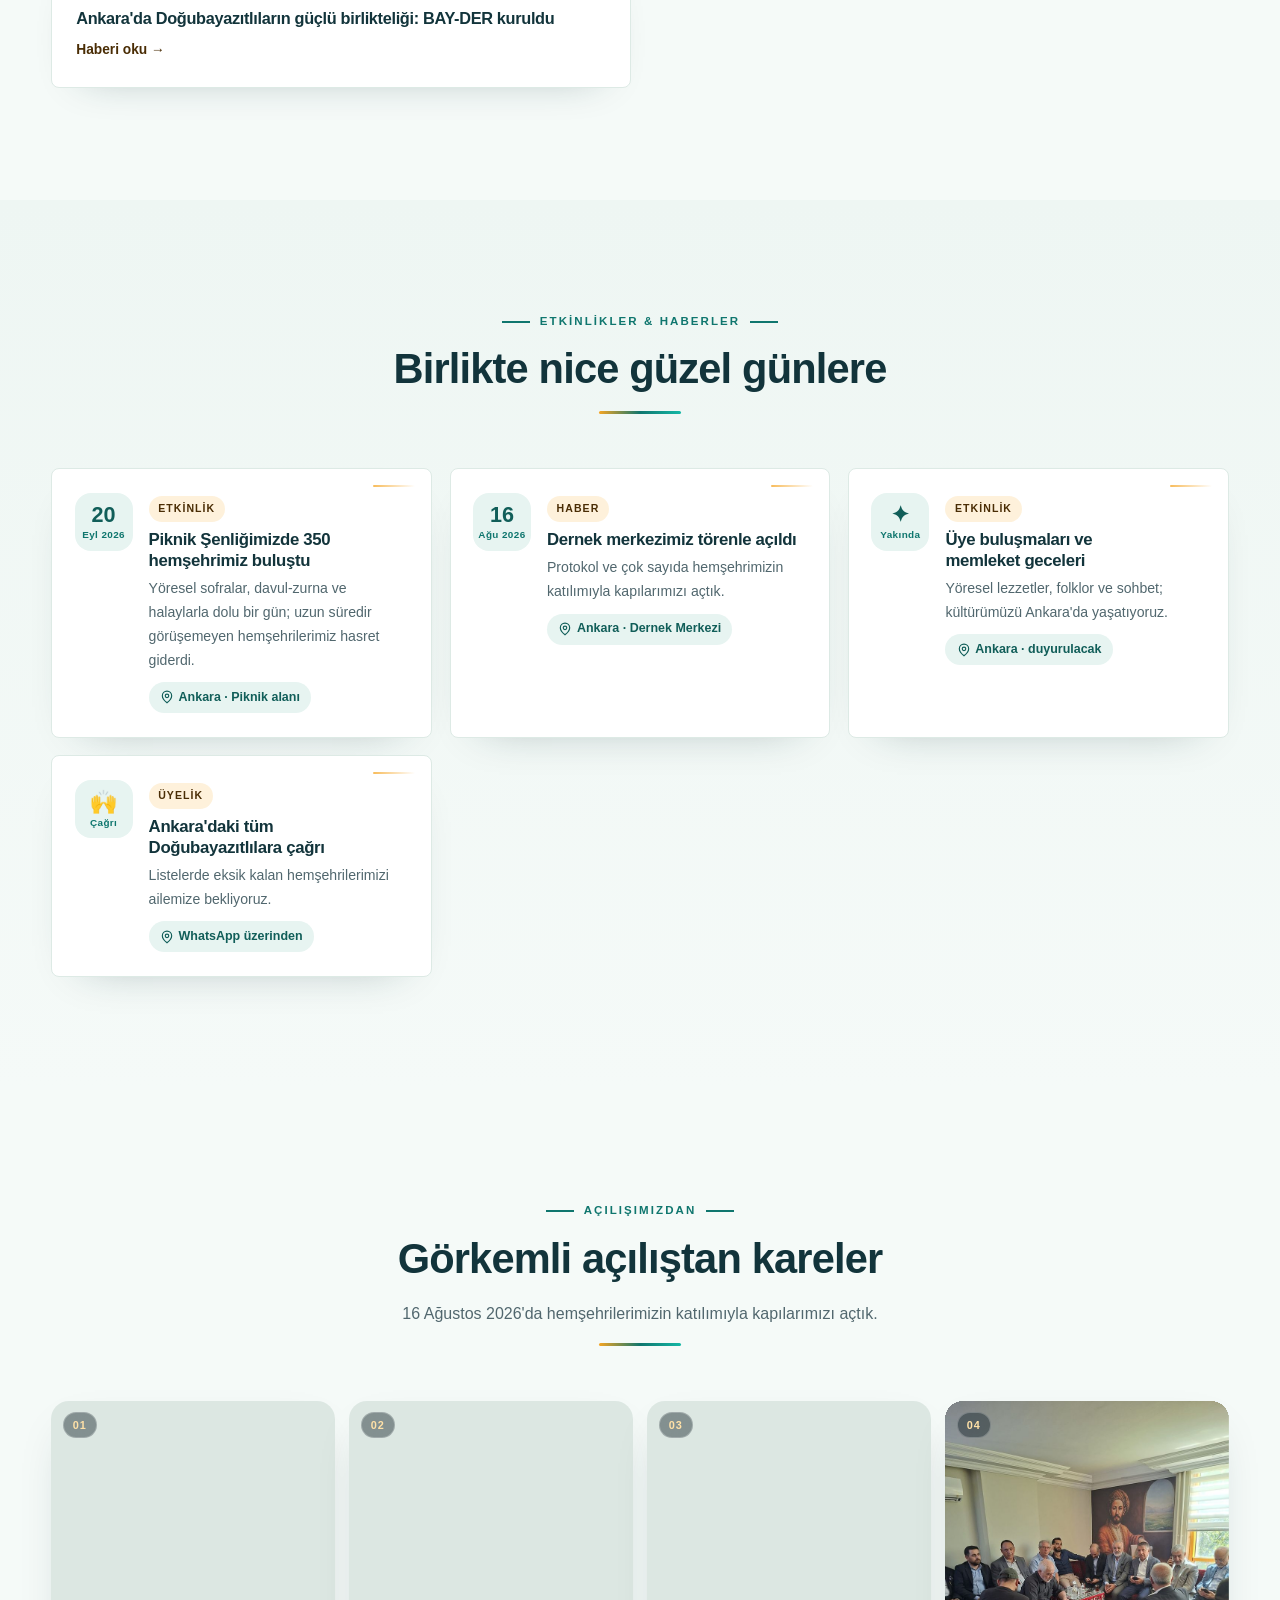
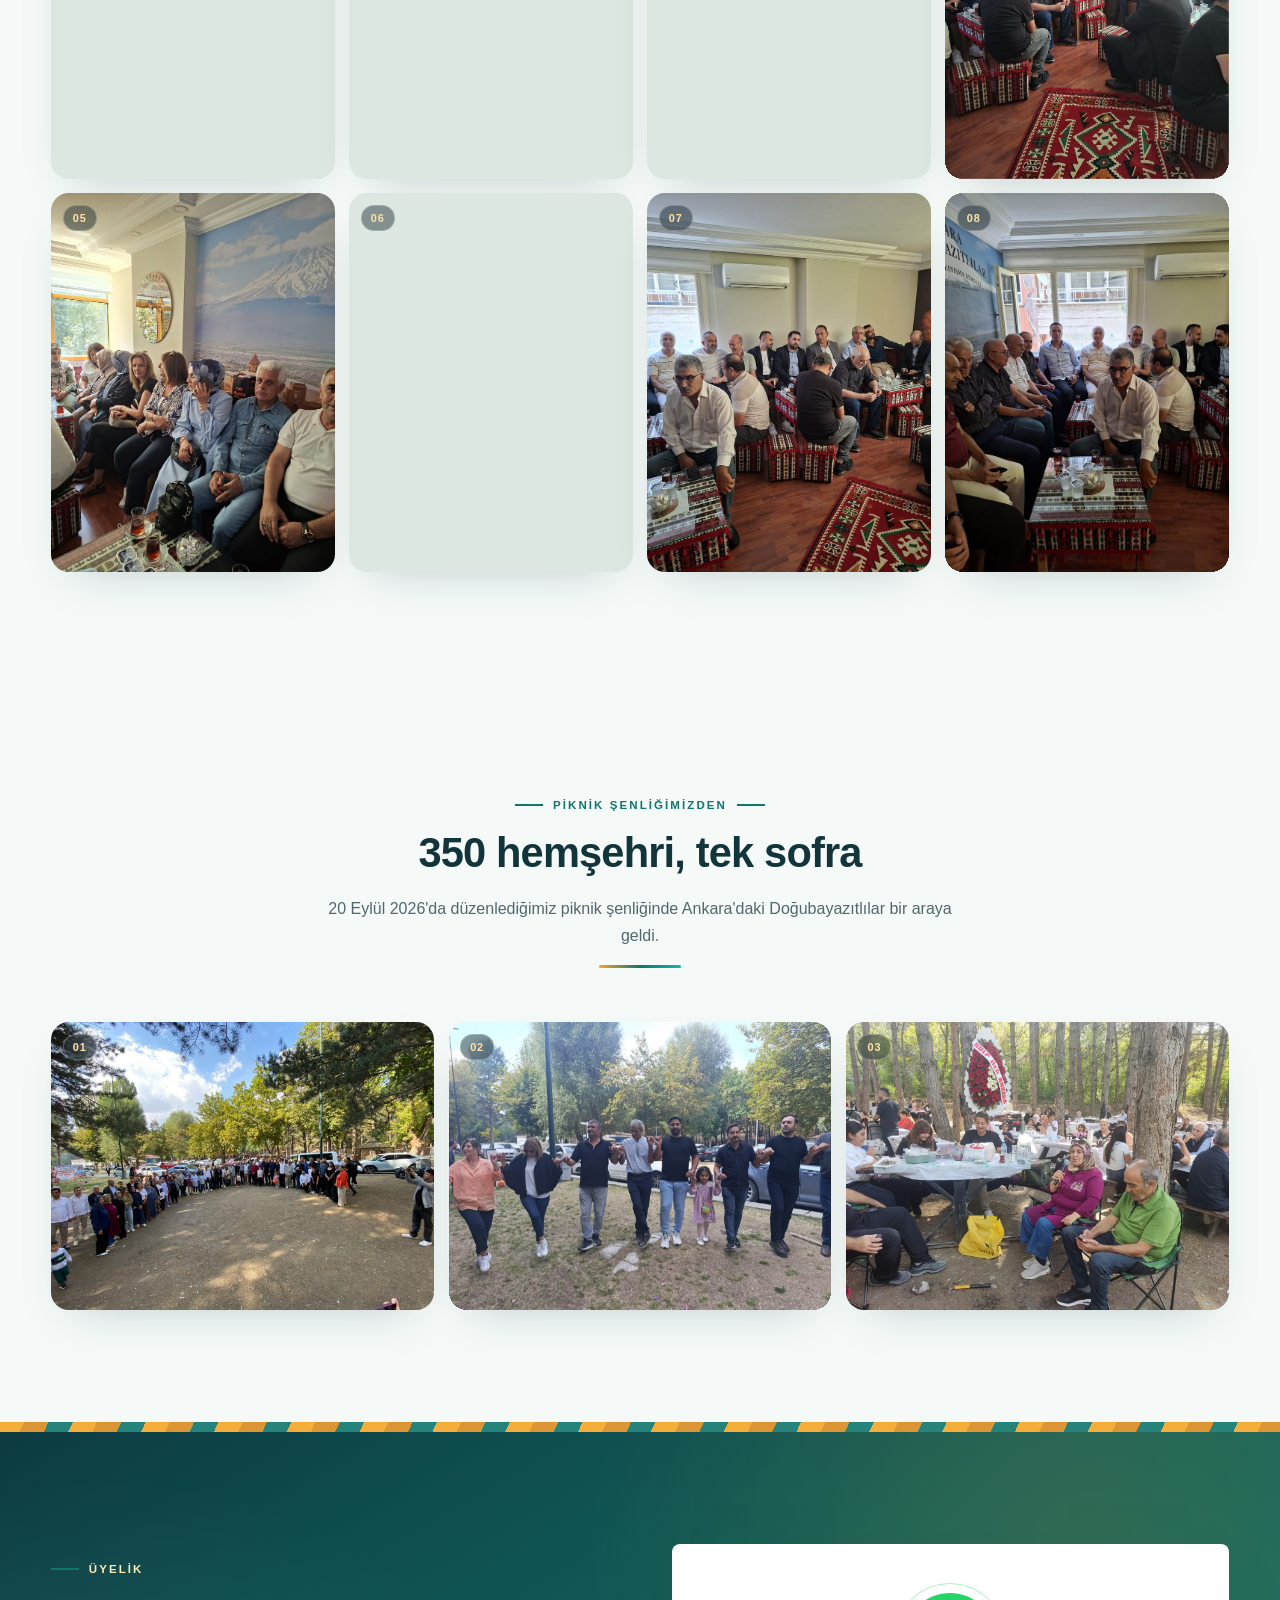
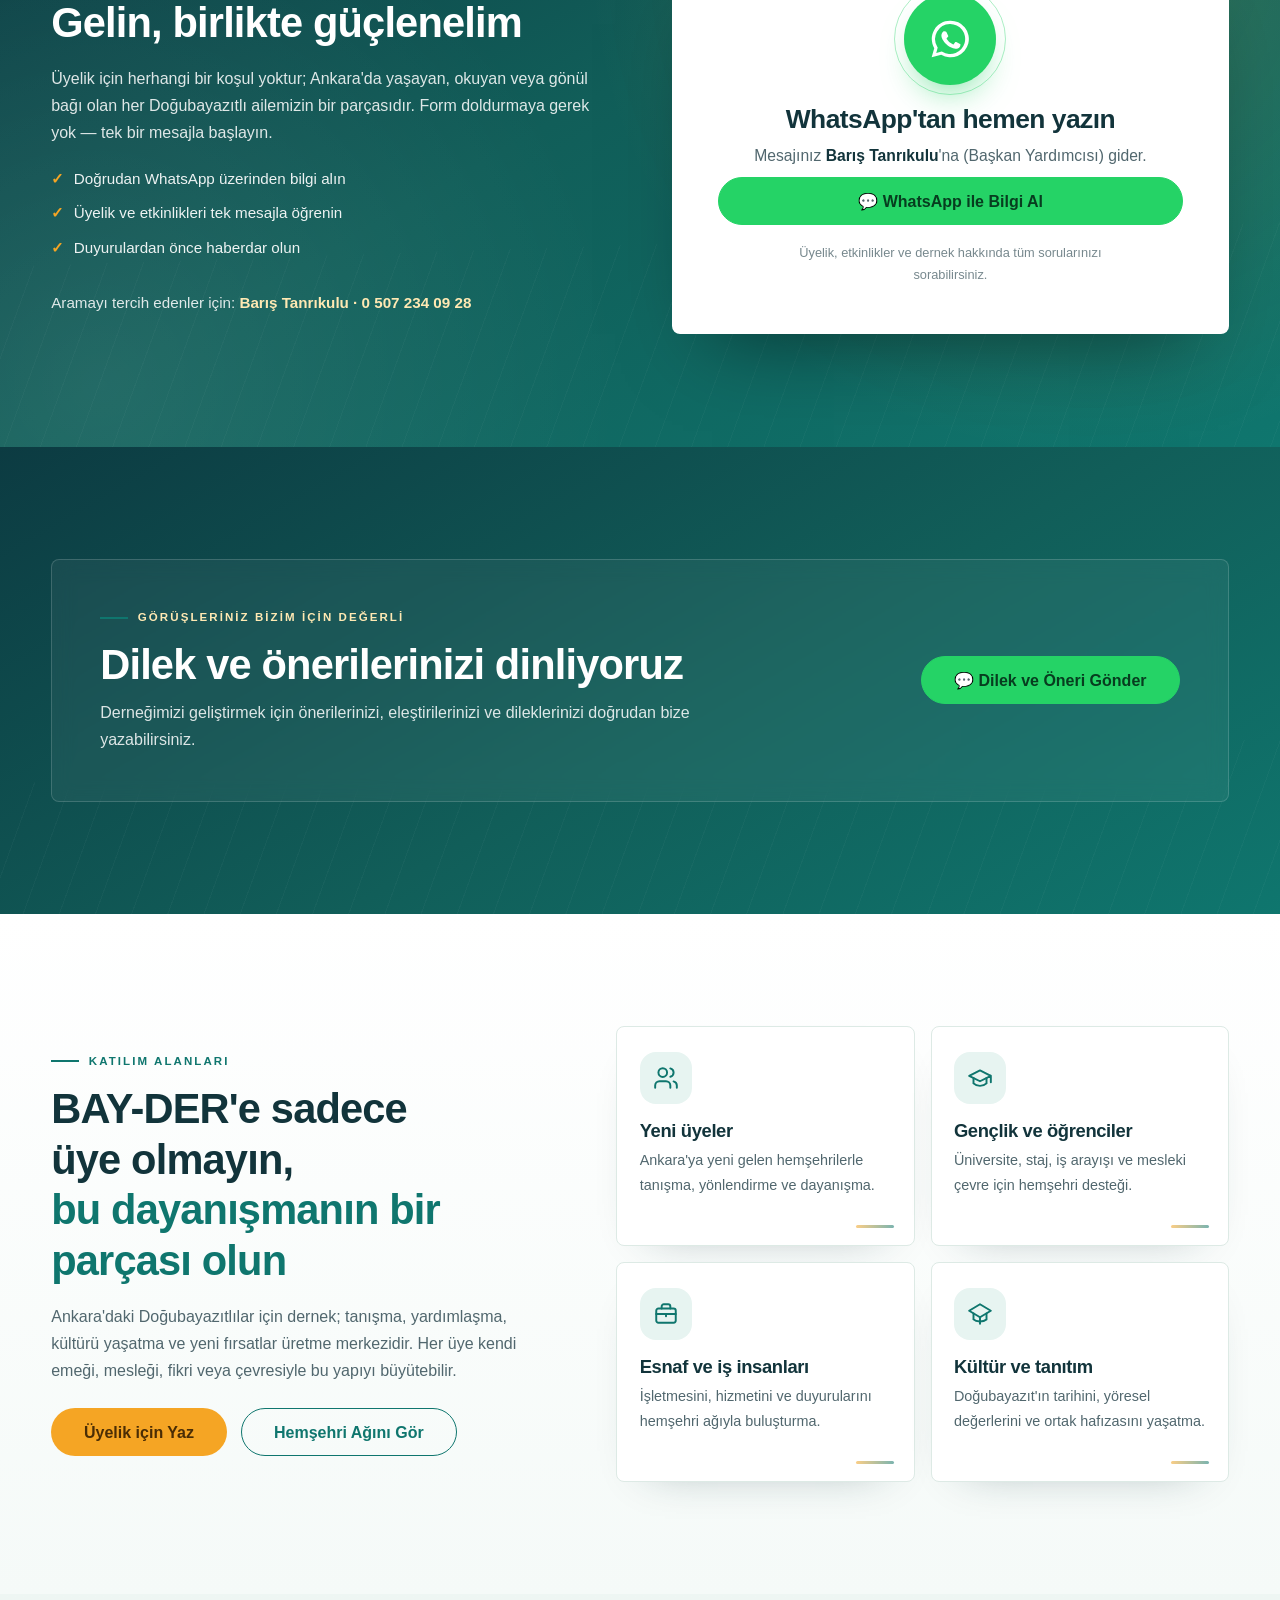
==== commit ceb3eda1: "Add palace and Ararat background to social sharing image" ====
--- a/index.html
+++ b/index.html
@@ -29,17 +29,17 @@
   <meta property="og:site_name" content="BAY-DER">
   <meta property="og:title" content="Ankara Doğubayazıtlılar Derneği">
   <meta property="og:description" content="Doğubayazıt’tan Ankara’ya, aynı gönülde buluşuyoruz. BAY-DER’in etkinliklerini keşfedin, hemşehri dayanışmasına katılın.">
-  <meta property="og:image" content="https://ankaradogubeyazitlilardernegi.com/assets/img/logo-share-wide.jpg">
-  <meta property="og:image:secure_url" content="https://ankaradogubeyazitlilardernegi.com/assets/img/logo-share-wide.jpg">
+  <meta property="og:image" content="https://ankaradogubeyazitlilardernegi.com/assets/img/logo-share-heritage.jpg">
+  <meta property="og:image:secure_url" content="https://ankaradogubeyazitlilardernegi.com/assets/img/logo-share-heritage.jpg">
   <meta property="og:image:type" content="image/jpeg">
-  <meta property="og:image:width" content="1528">
-  <meta property="og:image:height" content="1029">
-  <meta property="og:image:alt" content="Ankara Doğubayazıtlılar Derneği (BAY-DER) logosu">
+  <meta property="og:image:width" content="1527">
+  <meta property="og:image:height" content="1030">
+  <meta property="og:image:alt" content="Solda İshak Paşa Sarayı, sağda Ağrı Dağı ve ortada BAY-DER logosu">
   <meta name="twitter:card" content="summary_large_image">
   <meta name="twitter:title" content="Ankara Doğubayazıtlılar Derneği">
   <meta name="twitter:description" content="Doğubayazıt’tan Ankara’ya, aynı gönülde buluşuyoruz. BAY-DER’in etkinliklerini keşfedin, hemşehri dayanışmasına katılın.">
-  <meta name="twitter:image" content="https://ankaradogubeyazitlilardernegi.com/assets/img/logo-share-wide.jpg">
-  <meta name="twitter:image:alt" content="Ankara Doğubayazıtlılar Derneği (BAY-DER) logosu">
+  <meta name="twitter:image" content="https://ankaradogubeyazitlilardernegi.com/assets/img/logo-share-heritage.jpg">
+  <meta name="twitter:image:alt" content="Solda İshak Paşa Sarayı, sağda Ağrı Dağı ve ortada BAY-DER logosu">
 
   <link rel="icon" type="image/png" href="assets/img/favicon.png">
   <link rel="apple-touch-icon" href="assets/img/apple-touch-icon.png">
